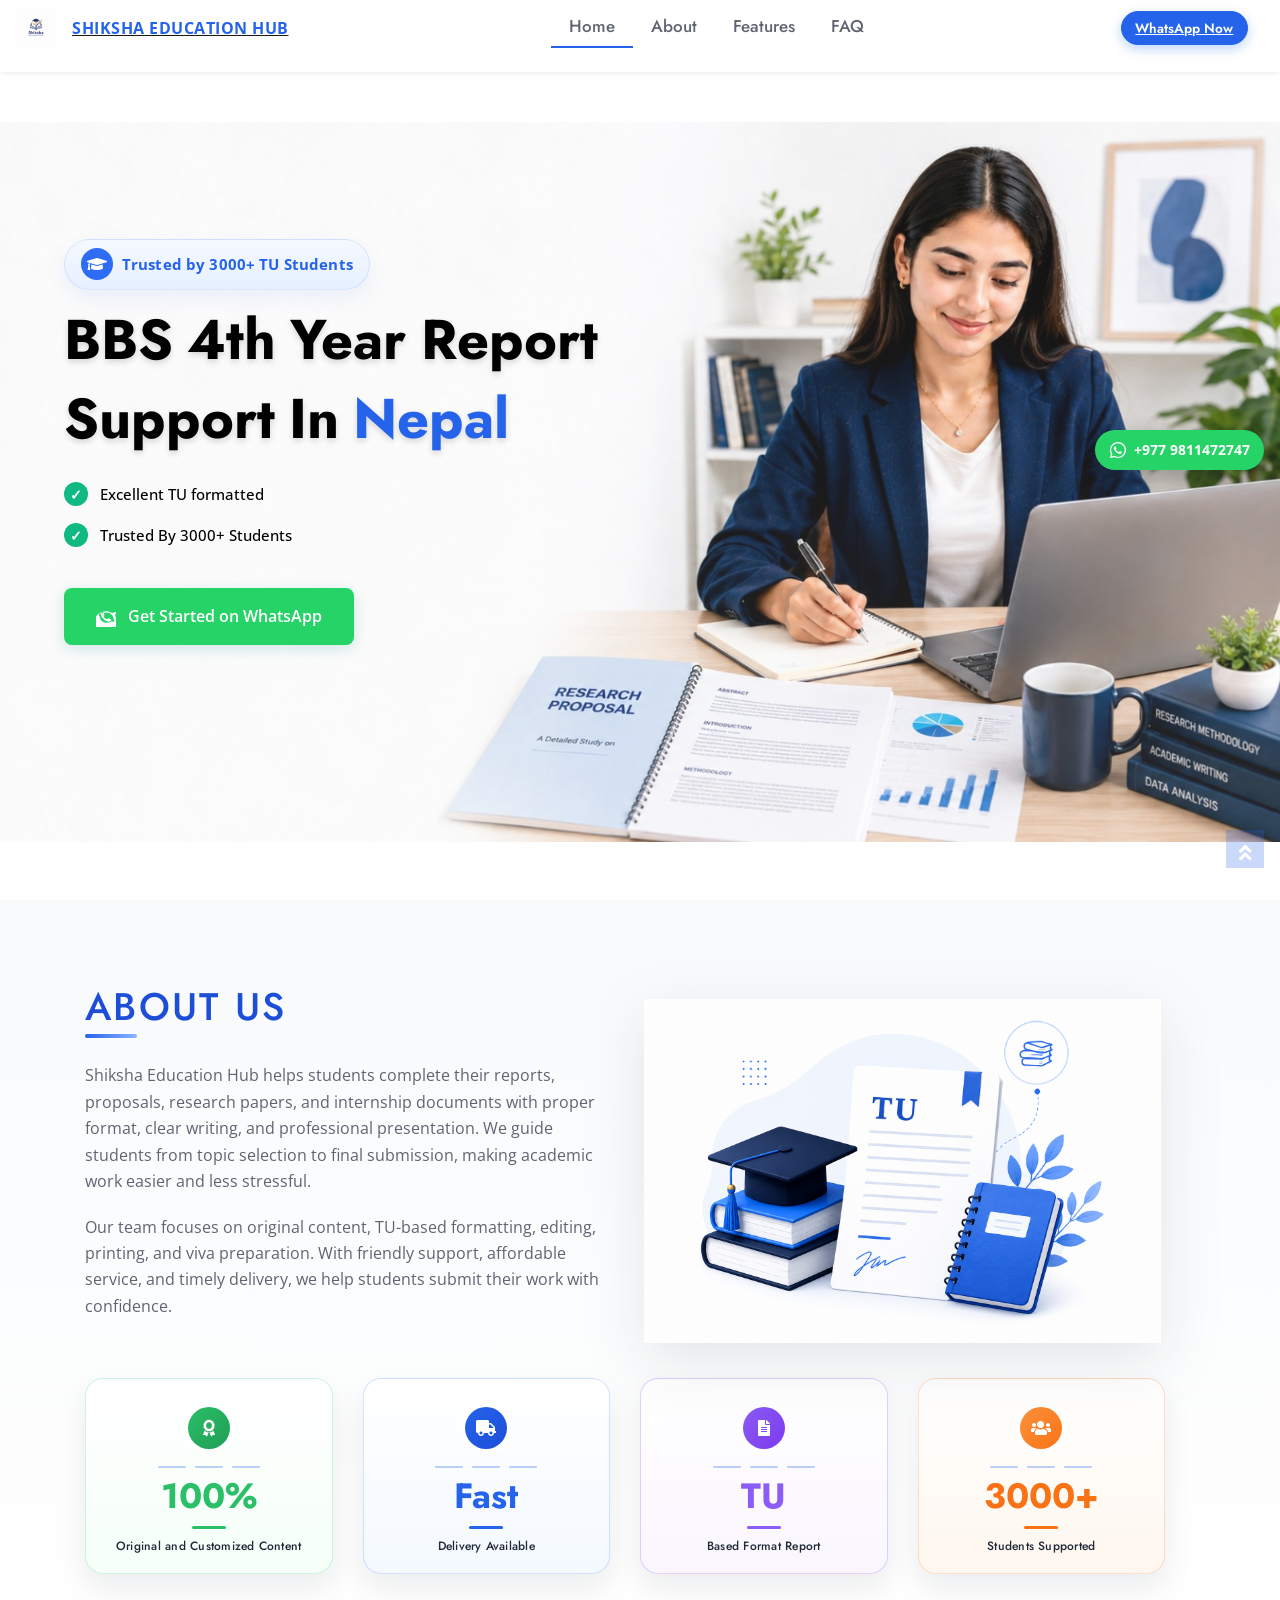
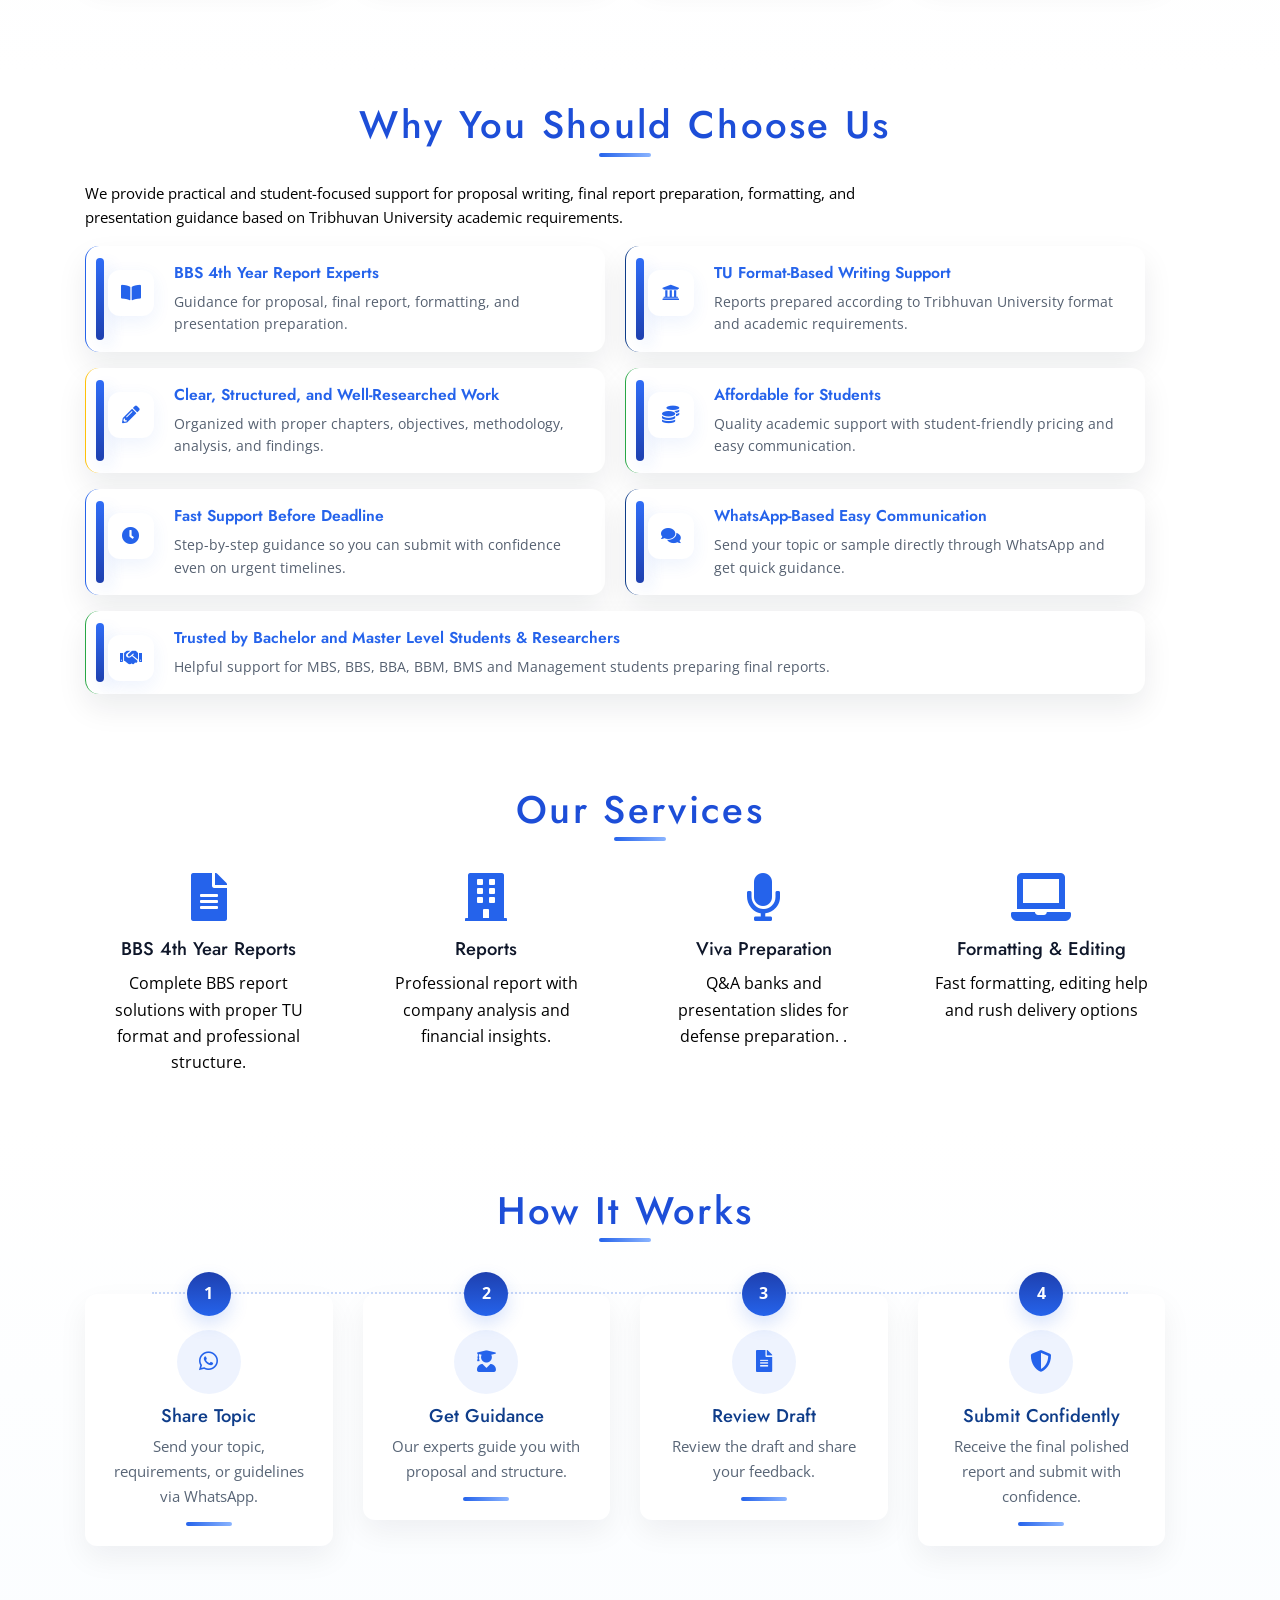
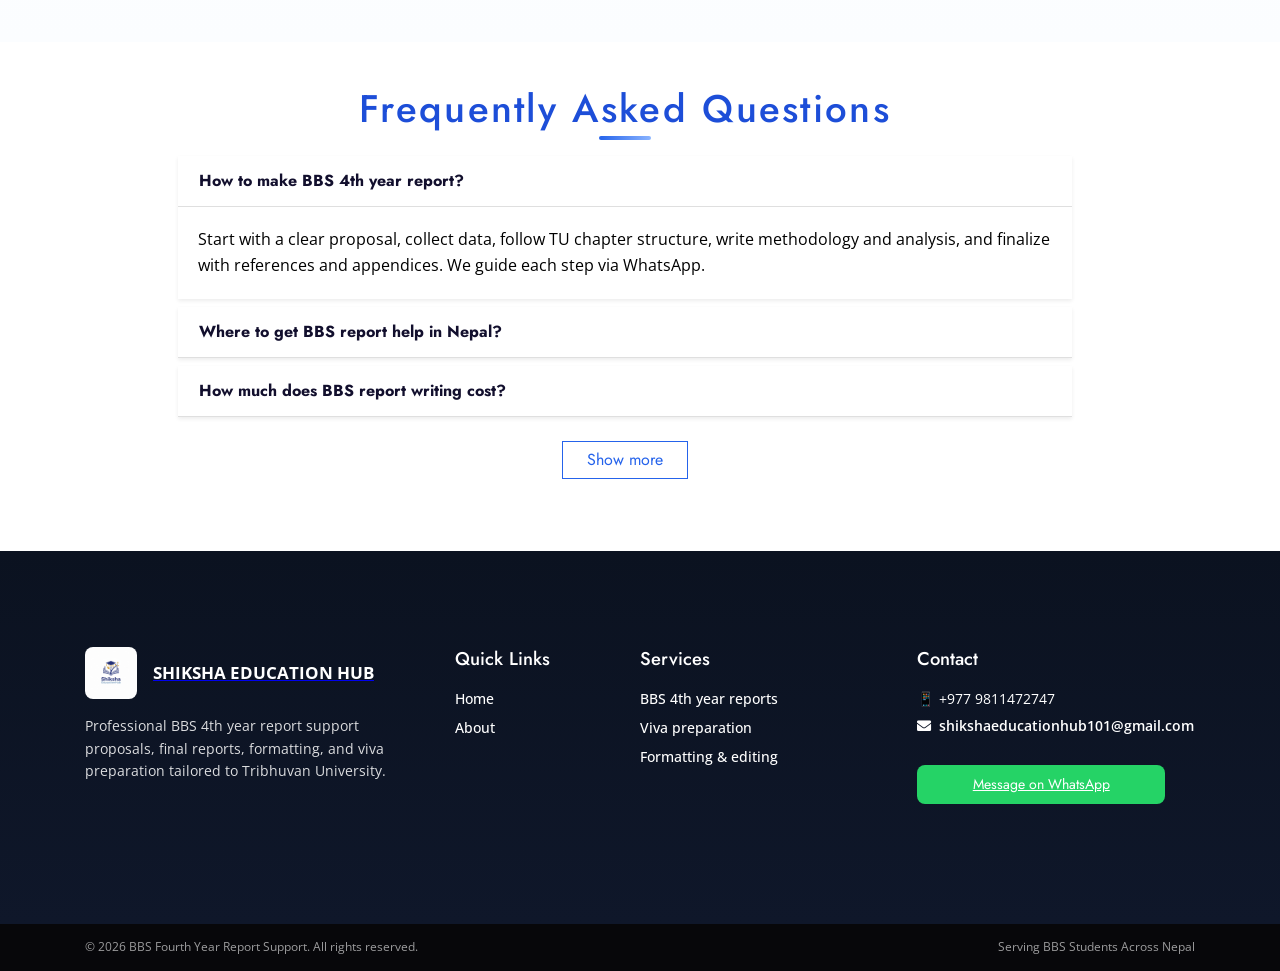
==== index.html @ b08134de "Done all" ====
<!DOCTYPE html>
<html lang="en">
<head>
    <meta charset="utf-8">
    <title>BBS 4th Year Report Support In Nepal | Shiksha Education Hub</title>
    <meta content="width=device-width, initial-scale=1.0" name="viewport">
    <meta content="BBS fourth year report Support in Nepal, BBS report help Nepal, TU BBS report support" name="keywords">
    <meta content="Shiksha Education Hub: TU-format BBS 4th year reports, internship reports, formatting, editing and viva prep. Fast, affordable WhatsApp support across Nepal." name="description">

    <!-- Favicon -->
    <link href="img/favicon.ico" rel="icon">

    <!-- Google Web Fonts -->
    <link rel="preconnect" href="https://fonts.gstatic.com">
    <link href="https://fonts.googleapis.com/css2?family=Jost:wght@500;600;700&family=Open+Sans:wght@400;600&display=swap" rel="stylesheet">

    <!-- Font Awesome -->
    <link rel="stylesheet" href="https://cdnjs.cloudflare.com/ajax/libs/font-awesome/5.15.4/css/all.min.css">

    <!-- Owl Carousel CSS -->
    <link href="https://cdnjs.cloudflare.com/ajax/libs/OwlCarousel2/2.3.4/assets/owl.carousel.min.css" rel="stylesheet">

    <link href="css/style.css" rel="stylesheet">

        <script type="application/ld+json">
        {
            "@context": "https://schema.org",
            "@type": "FAQPage",
            "mainEntity": [
                {"@type":"Question","name":"How to make BBS 4th year report?","acceptedAnswer":{"@type":"Answer","text":"Start with a clear proposal, follow TU formatting, collect primary/secondary data, write each chapter (introduction, literature, methodology, analysis, findings), and finalize with references and appendices. We provide step-by-step guidance."}},
                {"@type":"Question","name":"Where to get BBS report help in Nepal?","acceptedAnswer":{"@type":"Answer","text":"Shiksha Education Hub offers nationwide support for BBS 4th year reports, internship reports, formatting, editing, and viva preparation via WhatsApp and email."}},
                {"@type":"Question","name":"How much does BBS report writing cost?","acceptedAnswer":{"@type":"Answer","text":"Costs vary by scope and urgency; we offer student-friendly pricing and fast options. Contact us on WhatsApp for a tailored quote."}},
                {"@type":"Question","name":"Is internship report compulsory in BBS?","acceptedAnswer":{"@type":"Answer","text":"Most BBS programs require internship/project documentation as part of coursework; check your department rules. We help structure and format internship reports to TU standards."}},
                {"@type":"Question","name":"Can I get urgent BBS report support?","acceptedAnswer":{"@type":"Answer","text":"Yes — we offer rush support for urgent deadlines with fast formatting and review. Message on WhatsApp for immediate assistance."}},
                {"@type":"Question","name":"Do you follow Tribhuvan University (TU) report format?","acceptedAnswer":{"@type":"Answer","text":"Yes. We format reports to match TU guidelines: chapter structure, margins, citations, and presentation rules."}},
                {"@type":"Question","name":"Will the work be original and referenced?","acceptedAnswer":{"@type":"Answer","text":"All reports are written originally with proper referencing. We avoid plagiarism and provide editing and citation support."}},
                {"@type":"Question","name":"Do you provide viva preparation?","acceptedAnswer":{"@type":"Answer","text":"Yes — we prepare Q&A banks, presentation slides, and mock viva guidance tailored to your report."}},
                {"@type":"Question","name":"Which cities do you serve in Nepal?","acceptedAnswer":{"@type":"Answer","text":"We serve students across Nepal including Butwal, Kathmandu, Pokhara, Chitwan, Biratnagar, Nepalgunj, Dharan, and Bhairahawa."}},
                {"@type":"Question","name":"How can I send my topic or sample?","acceptedAnswer":{"@type":"Answer","text":"Send your topic or sample directly via WhatsApp at +9779811472747 for quick guidance and a free initial review."}}
            ]
        }
        </script>
</head>

<body>
    <!-- Side WhatsApp Contact (fixed) -->
    <a href="https://wa.me/9779811472747" class="side-whatsapp" target="_blank" rel="noopener noreferrer" aria-label="Chat on WhatsApp +977 9811472747">
        <i class="fab fa-whatsapp"></i>
        <span class="side-whatsapp-text">+977 9811472747</span>
    </a>
    <!-- Side WhatsApp End -->

    <!-- Navbar Start -->
    <nav class="navbar navbar-expand-lg bg-white navbar-light navbar-modern py-3 py-lg-0 px-lg-5 sticky-top">
        <div class="container-fluid px-0">
            <a href="index.html" class="navbar-brand d-flex align-items-center">
                <img src="img/logo.jpeg" alt="Shiksha Education Hub" class="logo-img" style="height: 48px;"> 
                <span class="ml-3 d-none d-sm-inline-block text-uppercase text-primary font-weight-bold" style="font-size: 1.1rem; letter-spacing: 0.5px;">Shiksha Education Hub</span>
            </a>
            <button type="button" class="navbar-toggler" data-toggle="collapse" data-target="#navbarCollapse">
                <span class="navbar-toggler-icon"></span>
            </button>
            <div class="collapse navbar-collapse justify-content-between px-lg-3" id="navbarCollapse">
                <div class="navbar-nav mx-auto py-0">
                    <a href="#home" class="nav-item nav-link active">Home</a>
                    <a href="#about" class="nav-item nav-link">About</a>
                    <a href="#features" class="nav-item nav-link">Features</a>
                    <a href="#faq" class="nav-item nav-link">FAQ</a>
                </div>
                <a href="https://wa.me/9779811472747" class="btn btn-primary py-2 px-4 d-none d-lg-block btn-modern">WhatsApp Now</a>
            </div>
        </div>
    </nav>
    <!-- Navbar End -->


    <!-- Hero Section Start -->
    <section id="home" class="hero-section">
        <div class="hero-background" style="background-image: url('img/Herosection.jpeg');"></div>
        <div class="hero-overlay"></div>
        <div class="hero-wrapper">
            <div class="hero-content">
               
                
                <div class="hero-trust-badge">
                    <span class="hero-trust-icon" aria-hidden="true">
                        <i class="fas fa-graduation-cap"></i>
                    </span>
                    <span class="hero-trust-text">Trusted by 3000+ TU Students</span>
                </div>

               
                <h1 class="hero-title">BBS 4th Year Report<br>Support In <span class="hero-title-nepal">Nepal</span></h1>
                
                <p class="hero-subtitle">Clear guidance. Clear format. Clear success for your final report.</p>
                
                <!-- Feature Pills -->
                <div class="hero-features-pills">
                    <div class="feature-pill">
                        <span class="pill-icon">✓</span>
                        <span class="pill-text">Excellent TU formatted</span>
                    </div>
                    <div class="feature-pill">
                        <span class="pill-icon">✓</span>
                        <span class="pill-text">Trusted By 3000+ Students</span>
                    </div>
                </div>
                
                <!-- CTA Button -->
                <a href="https://wa.me/9779811472747" class="hero-cta-button">
                    <svg width="20" height="20" viewBox="0 0 24 24" fill="currentColor">
                        <path d="M17.472 14.382c-.297-.149-1.758-.867-2.03-.967-.273-.099-.471-.148-.67.15-.197.297-.767.966-.94 1.164-.173.199-.347.223-.644.075-.297-.15-1.255-.463-2.39-1.475-.883-.788-1.48-1.761-1.653-2.059-.173-.297-.018-.458.13-.606.134-.133.298-.347.446-.52.149-.174.198-.298.298-.497.099-.198.05-.371-.025-.52-.075-.149-.669-1.612-.916-2.207-.242-.579-.487-.5-.67-.51-.173-.008-.371-.01-.57-.01-.198 0-.52.074-.792.372-.272.297-1.04 1.016-1.04 2.479 0 1.462 1.065 2.875 1.213 3.074.149.198 2.096 3.2 5.076 4.487.709.306 1.262.489 1.694.625.712.227 1.36.195 1.871.118.571-.085 1.758-.719 2.006-1.413.248-.694.248-1.289.173-1.413-.074-.124-.272-.198-.57-.347m-5.421-7.403h-.004a9.87 9.87 0 00-4.915 1.23l-.344.214-3.57-.934.951 3.462.231.364a9.865 9.865 0 001.526 4.29c1.466 2.018 4.012 3.41 6.954 3.41 1.933 0 3.774-.562 5.451-1.625l.344-.214 3.57.934-.951-3.462-.231-.364a9.865 9.865 0 00-1.526-4.29c-1.466-2.018-4.012-3.41-6.954-3.41zm0-1.997c2.405 0 4.709.673 6.72 1.945l.48.298 5.032-1.318-1.338 4.88.36.577c1.41 2.255 2.157 4.883 2.157 7.618 0 8.247-6.618 14.97-14.77 14.97-2.405 0-4.709-.673-6.72-1.945l-.48-.298-5.032 1.318 1.338-4.88-.36-.577c-1.41-2.255-2.157-4.883-2.157-7.618 0-8.247 6.618-14.97 14.77-14.97z"/>
                    </svg>
                    Get Started on WhatsApp
                </a>
            </div>
        </div>
    </section>
    <!-- Hero Section End -->


    <!-- About Start -->
    <section id="about" class="container-fluid py-5 about-modern-section">
        <div class="container py-4 py-lg-5 about-modern-shell">
            <div class="row align-items-center about-modern-hero">
                <div class="col-lg-6 mb-4 mb-lg-0 about-modern-copy">
                    <div class="about-section-header mb-4">
                        <h6 class="about-section-title">ABOUT US</h6>
                        <span class="about-section-line"></span>
                    </div>
                    <p>Shiksha Education Hub helps students complete their reports, proposals, research papers, and internship documents with proper format, clear writing, and professional presentation. We guide students from topic selection to final submission, making academic work easier and less stressful.</p>
                    <p>Our team focuses on original content, TU-based formatting, editing, printing, and viva preparation. With friendly support, affordable service, and timely delivery, we help students submit their work with confidence.</p>
                </div>

                <div class="col-lg-6 about-modern-visual-wrap">
                    <div class="about-modern-visual">
                        <img src="img/aboutus.png" alt="About Shiksha Education Hub" class="img-fluid about-modern-illustration">
                    </div>
                </div>
            </div>

            <div class="row about-modern-stats g-3 mt-4">
                <div class="col-12 col-sm-6 col-lg-3 mb-3 mb-lg-0">
                    <div class="about-modern-card stat-green-light text-center h-100">
                        <div class="about-card-icon-wrap">
                            <span class="about-card-icon stat-green"><i class="fas fa-award"></i></span>
                        </div>
                        <div class="about-card-dots"><span></span><span></span><span></span></div>
                        <h1 class="stat-value stat-green-text" data-toggle="counter-up">100%</h1>
                        <div class="about-card-underline stat-green-line"></div>
                        <h6 class="stat-caption">Original and Customized Content</h6>
                    </div>
                </div>
                <div class="col-12 col-sm-6 col-lg-3 mb-3 mb-lg-0">
                    <div class="about-modern-card stat-blue-light text-center h-100">
                        <div class="about-card-icon-wrap">
                            <span class="about-card-icon stat-blue"><i class="fas fa-truck"></i></span>
                        </div>
                        <div class="about-card-dots"><span></span><span></span><span></span></div>
                        <h1 class="stat-value stat-blue-text">Fast</h1>
                        <div class="about-card-underline stat-blue-line"></div>
                        <h6 class="stat-caption">Delivery Available</h6>
                    </div>
                </div>
                <div class="col-12 col-sm-6 col-lg-3 mb-3 mb-lg-0">
                    <div class="about-modern-card stat-purple-light text-center h-100">
                        <div class="about-card-icon-wrap">
                            <span class="about-card-icon stat-purple"><i class="fas fa-file-alt"></i></span>
                        </div>
                        <div class="about-card-dots"><span></span><span></span><span></span></div>
                        <h1 class="stat-value stat-purple-text">TU</h1>
                        <div class="about-card-underline stat-purple-line"></div>
                        <h6 class="stat-caption">Based Format Report</h6>
                    </div>
                </div>
                <div class="col-12 col-sm-6 col-lg-3 mb-3 mb-lg-0">
                    <div class="about-modern-card stat-orange-light text-center h-100">
                        <div class="about-card-icon-wrap">
                            <span class="about-card-icon stat-orange"><i class="fas fa-users"></i></span>
                        </div>
                        <div class="about-card-dots"><span></span><span></span><span></span></div>
                        <h1 class="stat-value stat-orange-text">3000+</h1>
                        <div class="about-card-underline stat-orange-line"></div>
                        <h6 class="stat-caption">Students Supported</h6>
                    </div>
                </div>
            </div>
        </div>
    </section>
    <!-- About End -->


    <!-- Feature Start -->
    <div id="features" class="container-fluid bg-image choose-us-section" style="margin: 24px 0;">
        <div class="container">
            <div class="row">
                <div class="col-lg-12 my-3 pt-3 pb-3">
                    <div class="section-header-style mb-4">
                        <h6 class="section-header-title">Why You Should Choose Us</h6>
                        <span class="section-header-line"></span>
                    </div>
                    <p class="mb-4 choose-us-intro">We provide practical and student-focused support for proposal writing, final report preparation, formatting, and presentation guidance based on Tribhuvan University academic requirements.</p>

                    <div class="row choose-us-grid">
                        <div class="col-md-6 mb-4 choose-us-item">
                            <div class="bg-white p-4 h-100 shadow-sm border-left border-primary choose-card">
                                <div class="choose-card-media"><span class="choose-card-icon"><i class="fas fa-book-open"></i></span></div>
                                <h4 class="text-primary mb-3 choose-card-title-lg">BBS 4th Year Report Experts</h4>
                                <p class="mb-0 choose-card-copy">Guidance for proposal, final report, formatting, and presentation preparation.</p>
                            </div>
                        </div>
                        <div class="col-md-6 mb-4 choose-us-item">
                            <div class="bg-white p-4 h-100 shadow-sm border-left border-secondary choose-card">
                                <div class="choose-card-media"><span class="choose-card-icon"><i class="fas fa-university"></i></span></div>
                                <h4 class="text-primary mb-3">TU Format-Based Writing Support</h4>
                                <p class="mb-0 choose-card-copy">Reports prepared according to Tribhuvan University format and academic requirements.</p>
                            </div>
                        </div>
                        <div class="col-md-6 mb-4 choose-us-item">
                            <div class="bg-white p-4 h-100 shadow-sm border-left border-warning choose-card">
                                <div class="choose-card-media"><span class="choose-card-icon"><i class="fas fa-pencil-alt"></i></span></div>
                                <h4 class="text-primary mb-3">Clear, Structured, and Well-Researched Work</h4>
                                <p class="mb-0 choose-card-copy">Organized with proper chapters, objectives, methodology, analysis, and findings.</p>
                            </div>
                        </div>
                        <div class="col-md-6 mb-4 choose-us-item">
                            <div class="bg-white p-4 h-100 shadow-sm border-left border-success choose-card">
                                <div class="choose-card-media"><span class="choose-card-icon"><i class="fas fa-coins"></i></span></div>
                                <h4 class="text-primary mb-3">Affordable for Students</h4>
                                <p class="mb-0 choose-card-copy">Quality academic support with student-friendly pricing and easy communication.</p>
                            </div>
                        </div>
                        <div class="col-md-6 mb-4 choose-us-item">
                            <div class="bg-white p-4 h-100 shadow-sm border-left border-primary choose-card">
                                <div class="choose-card-media"><span class="choose-card-icon"><i class="fas fa-clock"></i></span></div>
                                <h4 class="text-primary mb-3">Fast Support Before Deadline</h4>
                                <p class="mb-0 choose-card-copy">Step-by-step guidance so you can submit with confidence even on urgent timelines.</p>
                            </div>
                        </div>
                        <div class="col-md-6 mb-4 choose-us-item">
                            <div class="bg-white p-4 h-100 shadow-sm border-left border-secondary choose-card">
                                <div class="choose-card-media"><span class="choose-card-icon"><i class="fas fa-comments"></i></span></div>
                                <h4 class="text-primary mb-3">WhatsApp-Based Easy Communication</h4>
                                <p class="mb-0 choose-card-copy">Send your topic or sample directly through WhatsApp and get quick guidance.</p>
                            </div>
                        </div>
                        <div class="col-12 mb-0 choose-us-item">
                            <div class="bg-white p-4 h-100 shadow-sm border-left border-success choose-card">
                                <div class="choose-card-media"><span class="choose-card-icon"><i class="fas fa-handshake"></i></span></div>
                                <h4  class="text-primary mb-3">Trusted by Bachelor and Master Level Students & Researchers</h4>
                                <p class="mb-0 choose-card-copy">Helpful support for MBS, BBS, BBA, BBM, BMS and Management students preparing final reports.</p>
                            </div>
                        </div>
                    </div>
                </div>
            </div>
        </div>
    </div>
    <!-- Feature Start -->


    <!-- Services Start -->
    <div id="services" class="container-fluid px-0 py-4">
        <div class="row mx-0 justify-content-center pt-3">
            <div class="col-lg-6 text-center">
                <div class="section-header-style mb-3">
                    <h6 class="section-header-title">Our Services</h6>
                    <span class="section-header-line"></span>
                </div>
            </div>
        </div>
        <div class="container">
            <div class="row">
                <div class="col-md-6 col-lg-3 mb-3">
                    <div class="bg-white text-center p-3 h-100 services-card">
                        <i class="fa fa-3x fa-file-alt text-primary mb-3"></i>
                        <h5>BBS 4th Year Reports</h5>
                        <p class="mb-0">Complete BBS report solutions with proper TU format and professional structure.

 </p>
                    </div>
                </div>
                <div class="col-md-6 col-lg-3 mb-3">
                    <div class="bg-white text-center p-3 h-100 services-card">
                        <i class="fa fa-3x fa-building text-primary mb-3"></i>
                        <h5> Reports</h5>
                        <p class="mb-0">Professional report with company analysis and financial insights.</p>
                    </div>
                </div>
                <div class="col-md-6 col-lg-3 mb-3">
                    <div class="bg-white text-center p-3 h-100 services-card">
                        <i class="fa fa-3x fa-microphone text-primary mb-3"></i>
                        <h5>Viva Preparation</h5>
                        <p class="mb-0">Q&A banks and presentation slides for defense preparation.
.</p>
                    </div>
                </div>
                <div class="col-md-6 col-lg-3 mb-3">
                    <div class="bg-white text-center p-3 h-100 services-card">
                        <i class="fa fa-3x fa-laptop text-primary mb-3"></i>
                        <h5>Formatting & Editing</h5>
                        <p class="mb-0">Fast formatting, editing help and rush delivery options

</p>
                    </div>
                </div>
            </div>
        </div>
    </div>
    <!-- Services End -->


   


    
   


    <!-- How It Works Start -->
    <section id="how" class="container-fluid how-it-works-section py-5">
        <div class="container">
            <div class="row justify-content-center">
                <div class="col-lg-8 text-center">
                    <div class="section-header-style mb-3">
                        <h6 class="section-header-title">How It Works</h6>
                        <span class="section-header-line"></span>
                    </div>
                </div>
            </div>

            <div class="how-steps-wrapper">
                <div class="how-connector" aria-hidden="true"></div>
                <div class="row how-steps align-items-stretch">
                    <div class="col-md-6 col-lg-3 mb-4">
                        <div class="how-step-card">
                            <div class="how-step-badge">1</div>
                            <div class="how-step-icon"><i class="fab fa-whatsapp"></i></div>
                            <h5 class="how-step-title">Share Topic</h5>
                            <p class="how-step-desc">Send your topic, requirements, or guidelines via WhatsApp.</p>
                            <div class="how-step-underline"></div>
                        </div>
                    </div>
                    <div class="col-md-6 col-lg-3 mb-4">
                        <div class="how-step-card">
                            <div class="how-step-badge">2</div>
                            <div class="how-step-icon"><i class="fas fa-user-graduate"></i></div>
                            <h5 class="how-step-title">Get Guidance</h5>
                            <p class="how-step-desc">Our experts guide you with proposal and structure.</p>
                            <div class="how-step-underline"></div>
                        </div>
                    </div>
                    <div class="col-md-6 col-lg-3 mb-4">
                        <div class="how-step-card">
                            <div class="how-step-badge">3</div>
                            <div class="how-step-icon"><i class="fas fa-file-alt"></i></div>
                            <h5 class="how-step-title">Review Draft</h5>
                            <p class="how-step-desc">Review the draft and share your feedback.</p>
                            <div class="how-step-underline"></div>
                        </div>
                    </div>
                    <div class="col-md-6 col-lg-3 mb-4">
                        <div class="how-step-card">
                            <div class="how-step-badge">4</div>
                            <div class="how-step-icon"><i class="fas fa-shield-alt"></i></div>
                            <h5 class="how-step-title">Submit Confidently</h5>
                            <p class="how-step-desc">Receive the final polished report and submit with confidence.</p>
                            <div class="how-step-underline"></div>
                        </div>
                    </div>
                </div>
            </div>
        </div>
    </section>
    <!-- How It Works End -->

    <!-- FAQ Start -->
    <div id="faq" class="container-fluid py-4">
        <div class="container py-4">
            <div class="row justify-content-center">
                <div class="col-lg-8">
                    <div class="section-header-style text-center mx-auto mb-3">
                        <h6 class="section-header-title">Frequently Asked Questions</h6>
                        <span class="section-header-line"></span>
                    </div>
                </div>
            </div>
            <div class="row justify-content-center">
                <div class="col-lg-10">
                    <div id="faqAccordion">
                        <!-- FAQ Item 1 -->
                        <div class="card mb-2 border-0 shadow-sm">
                            <div class="card-header bg-white" id="faqHeadingOne">
                                <h3 class="mb-0 h5">
                                    <button class="btn btn-link text-left text-dark font-weight-bold p-0 w-100" data-toggle="collapse" data-target="#faqOne" aria-expanded="true" aria-controls="faqOne">How to make BBS 4th year report?</button>
                                </h3>
                            </div>
                            <div id="faqOne" class="collapse show" aria-labelledby="faqHeadingOne" data-parent="#faqAccordion">
                                <div class="card-body">Start with a clear proposal, collect data, follow TU chapter structure, write methodology and analysis, and finalize with references and appendices. We guide each step via WhatsApp.</div>
                            </div>
                        </div>

                        <!-- FAQ Item 2 -->
                        <div class="card mb-2 border-0 shadow-sm">
                            <div class="card-header bg-white" id="faqHeadingTwo">
                                <h3 class="mb-0 h5">
                                    <button class="btn btn-link text-left text-dark font-weight-bold p-0 w-100 collapsed" data-toggle="collapse" data-target="#faqTwo" aria-expanded="false" aria-controls="faqTwo">Where to get BBS report help in Nepal?</button>
                                </h3>
                            </div>
                            <div id="faqTwo" class="collapse" aria-labelledby="faqHeadingTwo" data-parent="#faqAccordion">
                                <div class="card-body">Shiksha Education Hub offers nationwide support including TU-format reports, internship reports, editing, and viva prep. Contact us via WhatsApp for quick assistance.</div>
                            </div>
                        </div>

                        <!-- FAQ Item 3 -->
                        <div class="card mb-2 border-0 shadow-sm">
                            <div class="card-header bg-white" id="faqHeadingThree">
                                <h3 class="mb-0 h5">
                                    <button class="btn btn-link text-left text-dark font-weight-bold p-0 w-100 collapsed" data-toggle="collapse" data-target="#faqThree" aria-expanded="false" aria-controls="faqThree">How much does BBS report writing cost?</button>
                                </h3>
                            </div>
                            <div id="faqThree" class="collapse" aria-labelledby="faqHeadingThree" data-parent="#faqAccordion">
                                <div class="card-body">Price depends on length, complexity, and urgency. We offer student-friendly packages and rush options—message us on WhatsApp for a customized quote.</div>
                            </div>
                        </div>

                        <div class="text-center my-4">
                            <button type="button" id="faqToggleBtn" class="btn btn-outline-primary px-4 faq-toggle-btn" aria-expanded="false" aria-controls="faqExtraItems">Show more</button>
                        </div>

                        <!-- FAQ Item 4 -->
                        <div class="card mb-2 border-0 shadow-sm faq-extra d-none">
                            <div class="card-header bg-white" id="faqHeadingFour">
                                <h3 class="mb-0 h5">
                                    <button class="btn btn-link text-left text-dark font-weight-bold p-0 w-100 collapsed" data-toggle="collapse" data-target="#faqFour" aria-expanded="false" aria-controls="faqFour">Is internship report compulsory in BBS?</button>
                                </h3>
                            </div>
                            <div id="faqFour" class="collapse" aria-labelledby="faqHeadingFour" data-parent="#faqAccordion">
                                <div class="card-body">Many BBS programs require an internship or project report. Requirements vary by department; we can format and structure your internship report to meet departmental rules.</div>
                            </div>
                        </div>

                        <!-- FAQ Item 5 -->
                        <div class="card mb-2 border-0 shadow-sm faq-extra d-none">
                            <div class="card-header bg-white" id="faqHeadingFive">
                                <h3 class="mb-0 h5">
                                    <button class="btn btn-link text-left text-dark font-weight-bold p-0 w-100 collapsed" data-toggle="collapse" data-target="#faqFive" aria-expanded="false" aria-controls="faqFive">Can I get urgent BBS report support?</button>
                                </h3>
                            </div>
                            <div id="faqFive" class="collapse" aria-labelledby="faqHeadingFive" data-parent="#faqAccordion">
                                <div class="card-body">Yes—our rush service delivers fast formatting and editing with quality checks. Contact via WhatsApp for availability and exact timelines.</div>
                            </div>
                        </div>

                        <!-- FAQ Item 6 -->
                        <div class="card mb-2 border-0 shadow-sm faq-extra d-none">
                            <div class="card-header bg-white" id="faqHeadingSix">
                                <h3 class="mb-0 h5">
                                    <button class="btn btn-link text-left text-dark font-weight-bold p-0 w-100 collapsed" data-toggle="collapse" data-target="#faqSix" aria-expanded="false" aria-controls="faqSix">Do you follow TU (Tribhuvan University) format?</button>
                                </h3>
                            </div>
                            <div id="faqSix" class="collapse" aria-labelledby="faqHeadingSix" data-parent="#faqAccordion">
                                <div class="card-body">Yes. Our formatting matches TU guidelines including chapter order, margin settings, citation style, and table/figure numbering.</div>
                            </div>
                        </div>

                        <!-- FAQ Item 7 -->
                        <div class="card mb-2 border-0 shadow-sm faq-extra d-none">
                            <div class="card-header bg-white" id="faqHeadingSeven">
                                <h3 class="mb-0 h5">
                                    <button class="btn btn-link text-left text-dark font-weight-bold p-0 w-100 collapsed" data-toggle="collapse" data-target="#faqSeven" aria-expanded="false" aria-controls="faqSeven">Will my report be original and referenced?</button>
                                </h3>
                            </div>
                            <div id="faqSeven" class="collapse" aria-labelledby="faqHeadingSeven" data-parent="#faqAccordion">
                                <div class="card-body">Yes—content is original, properly cited, and proofread. We help with citation styles and provide reference lists formatted to academic standards.</div>
                            </div>
                        </div>

                        <!-- FAQ Item 8 -->
                        <div class="card mb-2 border-0 shadow-sm faq-extra d-none">
                            <div class="card-header bg-white" id="faqHeadingEight">
                                <h3 class="mb-0 h5">
                                    <button class="btn btn-link text-left text-dark font-weight-bold p-0 w-100 collapsed" data-toggle="collapse" data-target="#faqEight" aria-expanded="false" aria-controls="faqEight">Do you provide viva preparation?</button>
                                </h3>
                            </div>
                            <div id="faqEight" class="collapse" aria-labelledby="faqHeadingEight" data-parent="#faqAccordion">
                                <div class="card-body">Yes—we create Q&A banks, slides, and mock viva sessions tailored to your report to help you prepare confidently for defense.</div>
                            </div>
                        </div>

                        <!-- FAQ Item 9 -->
                        <div class="card mb-3 border-0 shadow-sm faq-extra d-none">
                            <div class="card-header bg-white" id="faqHeadingNine">
                                <h3 class="mb-0 h5">
                                    <button class="btn btn-link text-left text-dark font-weight-bold p-0 w-100 collapsed" data-toggle="collapse" data-target="#faqNine" aria-expanded="false" aria-controls="faqNine">Which cities in Nepal do you serve?</button>
                                </h3>
                            </div>
                            <div id="faqNine" class="collapse" aria-labelledby="faqHeadingNine" data-parent="#faqAccordion">
                                <div class="card-body">We serve students across Nepal, including Butwal, Kathmandu, Pokhara, Chitwan, Biratnagar, Nepalgunj, Dharan, and Bhairahawa.</div>
                            </div>
                        </div>

                        <!-- FAQ Item 10 -->
                        <div class="card mb-0 border-0 shadow-sm faq-extra d-none" id="faqExtraItems">
                            <div class="card-header bg-white" id="faqHeadingTen">
                                <h3 class="mb-0 h5">
                                    <button class="btn btn-link text-left text-dark font-weight-bold p-0 w-100 collapsed" data-toggle="collapse" data-target="#faqTen" aria-expanded="false" aria-controls="faqTen">How do I send my topic or sample?</button>
                                </h3>
                            </div>
                            <div id="faqTen" class="collapse" aria-labelledby="faqHeadingTen" data-parent="#faqAccordion">
                                <div class="card-body">Send your topic or a sample file directly via WhatsApp at +9779811472747 for a free initial review and quick guidance.</div>
                            </div>
                        </div>
                    </div>
                </div>
            </div>
        </div>
    </div>
    <!-- FAQ End -->


  


        <!-- Footer Start -->
        <footer class="site-footer">
            <div class="footer-top bg-dark text-white-90">
                <div class="container py-5">
                    <div class="row">
                        <div class="col-lg-4 col-md-6 mb-4">
                            <a href="index.html" class="d-flex align-items-center footer-brand mb-3">
                                <img src="img/logo.jpeg" alt="Shiksha Education Hub" class="footer-logo">
                                <span class="ml-3 text-uppercase font-weight-bold">Shiksha Education Hub</span>
                            </a>
                            <p class="mb-2">Professional BBS 4th year report support  proposals, final reports, formatting, and viva preparation tailored to Tribhuvan University.</p>
                            
                        </div>

                        <div class="col-lg-2 col-md-6 mb-4">
                            <h5 class="text-white mb-3">Quick Links</h5>
                            <ul class="list-unstyled footer-links">
                                <li><a href="index.html">Home</a></li>
                                <li><a href="#About">About</a></li>
                              
                            </ul>
                        </div>

                        <div class="col-lg-3 col-md-6 mb-4">
                            <h5 class="text-white mb-3">Services</h5>
                            <ul class="list-unstyled footer-links">
                                <li>BBS 4th year reports</li>
                                
                                <li>Viva preparation</li>
                                <li>Formatting & editing</li>
                            </ul>
                        </div>

                        <div class="col-lg-3 col-md-6 mb-4">
                            <h5 class="text-white mb-3">Contact</h5>
                            <p class="mb-1">📱 <a href="https://wa.me/9779811472747" class="whatsapp-link">+977 9811472747</a></p>
                            <p class="mb-1"><a href="https://mail.google.com/mail/?view=cm&fs=1&to=shikshaeducationhub101@gmail.com" target="_blank" rel="noopener noreferrer" class="email-link" style="color: #ffffff; font-weight: 600; text-decoration: none; display: inline-flex; align-items: center; gap: .5rem;"><i class="fas fa-envelope"></i> shikshaeducationhub101@gmail.com</a></p>
                            <a href="https://wa.me/9779811472747" class="btn whatsapp-btn mt-2">Message on WhatsApp</a>
                        </div>
                    </div>
                </div>
            </div>

            <div class="footer-bottom bg-black text-white-60 py-3">
                <div class="container d-flex flex-column flex-md-row justify-content-between align-items-center">
                    <small>© 2026 BBS Fourth Year Report Support. All rights reserved.</small>
                    <small class="mt-2 mt-md-0">Serving BBS Students Across Nepal</small>
                </div>
            </div>
        </footer>
        <!-- Footer End -->


    <!-- Back to Top -->
    <a href="#" class="btn btn-lg btn-primary rounded-0 btn-lg-square back-to-top"><i class="fa fa-angle-double-up"></i></a>


    <!-- JavaScript Libraries -->
    <script src="https://code.jquery.com/jquery-3.4.1.min.js"></script>
    <script src="https://stackpath.bootstrapcdn.com/bootstrap/4.4.1/js/bootstrap.bundle.min.js"></script>
    <script src="lib/easing/easing.min.js"></script>
    <script src="lib/waypoints/waypoints.min.js"></script>
    <script src="lib/counterup/counterup.min.js"></script>
    <script src="lib/owlcarousel/owl.carousel.min.js"></script>

    <!-- Template Javascript -->
    <script src="js/main.js"></script>
</body>

</html>
---- css/style.css ----
﻿
:root {
  --blue: #007bff;
  --indigo: #6610f2;
  --purple: #6f42c1;
  --pink: #e83e8c;
  --red: #dc3545;
  --orange: #fd7e14;
  --yellow: #ffc107;
  --green: #28a745;
  --teal: #20c997;
  --cyan: #17a2b8;
  --white: #fff;
  --gray: #6c757d;
  --gray-dark: #343a40;
  --primary: #2563eb;
  --secondary: #0f3d8a;
  --success: #28a745;
  --info: #17a2b8;
  --warning: #ffc107;
  --danger: #dc3545;
  --light: #ECF4FF;
  --dark: #120F2D;
  --breakpoint-xs: 0;
  --breakpoint-sm: 576px;
  --breakpoint-md: 768px;
  --breakpoint-lg: 992px;
  --breakpoint-xl: 1200px;
  --font-family-sans-serif: -apple-system, BlinkMacSystemFont, "Segoe UI", Roboto, "Helvetica Neue", Arial, "Noto Sans", sans-serif, "Apple Color Emoji", "Segoe UI Emoji", "Segoe UI Symbol", "Noto Color Emoji";
  --font-family-monospace: SFMono-Regular, Menlo, Monaco, Consolas, "Liberation Mono", "Courier New", monospace;
  --ink: #0f172a;
  --accent: #1d4ed8;
  --accent-2: #0b2f6b;
  --accent-soft: rgba(37, 99, 235, 0.12);
}

*,
*::before,
*::after {
  box-sizing: border-box;
}

html {
  font-family: sans-serif;
  line-height: 1.15;
  -webkit-text-size-adjust: 100%;
  -webkit-tap-highlight-color: rgba(0, 0, 0, 0);
  scroll-behavior: smooth;
  scroll-padding-top: 92px;
}

article, aside, figcaption, figure, footer, header, hgroup, main, nav, section {
  display: block;
}

body {
  margin: 0;
  font-family: "Open Sans", sans-serif;
  font-size: 1rem;
  font-weight: 400;
  line-height: 1.6;
  color: #000000;
  text-align: left;
  background:
    radial-gradient(circle at top left, rgba(37, 99, 235, 0.08), transparent 28%),
    radial-gradient(circle at top right, rgba(15, 61, 138, 0.08), transparent 24%),
    linear-gradient(180deg, #ffffff 0%, var(--paper) 100%);
  overflow-x: hidden;
}

/* Page and scroll-snap settings */
:root {
  --nav-height: 56px;
}

html {
  scroll-behavior: smooth;
  scroll-padding-top: var(--nav-height);
}

body {
  scroll-snap-type: y mandatory;
}

/* Make main sections snap into view with smooth transitions */
section, .container-fluid, .section, .hero-section {
  scroll-snap-align: start;
  scroll-snap-stop: always;
  transition: opacity 0.6s ease-in-out, transform 0.6s ease-in-out;
}



.hero-section {
  position: relative;
  height: auto;
  display: flex;
  align-items: center;
  justify-content: center;
  overflow: hidden;
  /* ensure hero content starts below the fixed navbar */
  padding: calc(var(--nav-height) + 1rem) 0 2.5rem;
  background-color: #ffffff;
}

.hero-background {
  position: absolute;
  /* start the background below the fixed navbar so the subject's head isn't hidden */
  top: calc(var(--nav-height) + 8px);
  left: 0;
  right: 0;
  bottom: 0;
  background-size: contain;
  /* center vertically and keep it toward the right so the figure is visible */
  background-position: right center;
  background-repeat: no-repeat;
  background-color: #ffffff;
  z-index: 0;
}

.hero-overlay {
  position: absolute;
  top: 0;
  left: 0;
  right: 0;
  bottom: 0;
  background: linear-gradient(180deg, rgba(255,255,255,0.05), rgba(255,255,255,0.15));
  z-index: 1;
}

/* Force navbar to top layer to avoid being covered by hero background */
nav.navbar.navbar-modern {
  position: fixed;
  top: 0;
  left: 0;
  right: 0;
  z-index: 1200;
  background: rgba(255,255,255,0.95);
  padding-top: 0;
  padding-bottom: 0;
}

a.navbar-brand .logo-img {
  height: 28px;
}

a.navbar-brand span {
  font-size: 0.95rem;
}

.hero-wrapper {
  position: relative;
  z-index: 2;
  width: 100%;
  height: 100%;
  display: flex;
  align-items: center;
}

.hero-white-card {
  background: white;
  border-radius: 1rem;
  padding: 4rem;
  max-width: 550px;
  margin-left: 3rem;
  box-shadow: 0 20px 40px rgba(0, 0, 0, 0.1);
  animation: fadeInUp 0.8s ease 0.2s backwards;
}

.hero-content {
  display: flex;
  flex-direction: column;
  position: relative;
  z-index: 3;
  color: inherit;
}

.hero-trust-badge {
  display: inline-flex;
  align-items: center;
  gap: 0.55rem;
  align-self: flex-start;
  margin-bottom: 1rem;
  padding: 0.55rem 1rem;
  border-radius: 999px;
  background: linear-gradient(180deg, #f5f9ff 0%, #e6f0ff 100%);
  border: 1px solid rgba(37, 99, 235, 0.12);
  box-shadow: 0 8px 20px rgba(37, 99, 235, 0.08);
}

.hero-trust-icon {
  display: inline-flex;
  align-items: center;
  justify-content: center;
  width: 32px;
  height: 32px;
  border-radius: 50%;
  background: #2f6cf6;
  color: #ffffff;
  font-size: 1rem;
  flex-shrink: 0;
}

.hero-trust-text {
  color: #2563eb;
  font-size: 0.92rem;
  font-weight: 700;
  letter-spacing: 0.01em;
  white-space: nowrap;
}

.hero-badge {
  display: inline-block;
  background: rgba(37, 99, 235, 0.1);
  color: #2563eb;
    align-self: flex-start;
  font-weight: 700;
  letter-spacing: 0.1em;
  padding: 0.5rem 1rem;
  border-radius: 0.375rem;
  text-transform: uppercase;
  margin-bottom: 1.5rem;
  align-self: flex-start;
}

/* Topbar contact phone styling: pure white and visible */
header.topbar .contact-phone,
header.topbar .contact-phone:link,
header.topbar .contact-phone:visited {
  color: #ffffff;
  font-weight: 700;
  font-size: 1rem;
  display: inline-block;
  text-decoration: none;
}

header.topbar .contact-phone:hover,
header.topbar .contact-phone:focus {
  color: #ffffff;
  text-decoration: none;
}

header.topbar .contact-phone .fa {
  color: #ffffff;
  margin-right: 0.4rem;
}

@media (min-width: 992px) {
  header.topbar .d-inline-flex.justify-content-lg-end {
    justify-content: flex-end;
  }
}

/* Fixed side WhatsApp contact button */
.side-whatsapp {
  position: fixed;
  right: 16px;
  top: 50%;
  transform: translateY(-50%);
  background: #25D366; /* WhatsApp brand green */
  color: #ffffff;
  padding: 0.55rem 0.9rem;
  border-radius: 999px;
  box-shadow: 0 8px 20px rgba(15, 23, 42, 0.18);
  z-index: 2200;
  display: inline-flex;
  align-items: center;
  gap: 0.5rem;
  font-weight: 700;
  text-decoration: none;
  transition: all 0.18s ease;
}

.side-whatsapp .fa-whatsapp {
  font-size: 1.15rem;
}

.side-whatsapp-text {
  font-size: 0.85rem;
  white-space: nowrap;
}

.side-whatsapp:hover,
.side-whatsapp:focus {
  transform: translateY(-50%) scale(1.05);
  text-decoration: none;
  color: #ffffff;
  background: #128C7E; /* darker WhatsApp green on hover */
  box-shadow: 0 12px 28px rgba(15, 23, 42, 0.25);
}

@media (max-width: 767px) {
  .side-whatsapp {
    display: inline-flex !important;
    top: auto;
    bottom: 12px;
    right: 12px;
    transform: none;
    padding: 0.45rem 0.75rem;
    max-width: calc(100vw - 24px);
  }
}

/* Fixed side WhatsApp contact button */
.side-whatsapp {
  position: fixed;
  right: 16px;
  top: 50%;
  transform: translateY(-50%);
  background: #25D366;
  color: #ffffff;
  padding: 0.55rem 0.9rem;
  border-radius: 999px;
  box-shadow: 0 8px 20px rgba(15,23,42,0.18);
  z-index: 2200;
  display: inline-flex;
  align-items: center;
  gap: 0.5rem;
  font-weight: 700;
  text-decoration: none;
}

.side-whatsapp .fa-whatsapp {
  font-size: 1.15rem;
}

.side-whatsapp:hover,
.side-whatsapp:focus {
  transform: translateY(-50%) scale(1.02);
  text-decoration: none;
  background: #128C7E;
}

@media (max-width: 767px) {
  .side-whatsapp {
    display: inline-flex !important;
    top: auto;
    bottom: 12px;
    right: 12px;
    transform: none;
    padding: 0.45rem 0.75rem;
    max-width: calc(100vw - 24px);
  }
}

.hero-title {
  font-family: 'Jost', sans-serif;
  font-size: clamp(1.75rem, 4vw, 2.75rem);
  font-weight: 700;
  line-height: 1.2;
  color: #000000;
  margin-bottom: 0.8rem;
  text-shadow: none;
  white-space: normal;
  word-spacing: -0.05em;
}

.hero-title-nepal {
  color: #2563eb;
}

@media (min-width: 768px) {
  .hero-title {
    white-space: nowrap;
  }
}

.hero-subtitle {
  font-size: 1rem;
  line-height: 1.6;
  color: #000000;
  margin-bottom: 1.25rem;
  display :none;
}

.hero-features-pills {
  display: flex;
  flex-direction: column;
  gap: 1rem;
  margin-bottom: 2.5rem;
}

.feature-pill {
  display: flex;
  align-items: center;
  gap: 0.75rem;
  font-size: 0.95rem;
  color: #000000;
  font-weight: 500;
}

.pill-icon {
  display: inline-flex;
  align-items: center;
  justify-content: center;
  width: 24px;
  height: 24px;
  background: #10b981;
  color: white;
  border-radius: 50%;
  font-size: 0.875rem;
  font-weight: bold;
  flex-shrink: 0;
}

.pill-text {
  margin: 0;
}

.hero-cta-button {
  display: inline-flex;
  align-items: center;
  gap: 0.75rem;
  background: #25D366; /* WhatsApp green */
  color: white;
  padding: 1rem 2rem;
  border-radius: 0.5rem;
  font-weight: 600;
  font-size: 1rem;
  text-decoration: none;
  transition: all 0.18s ease;
  box-shadow: 0 4px 15px rgba(18, 140, 126, 0.18);
  width: fit-content;
  border: none;
  cursor: pointer;
}

.hero-cta-button:hover {
  transform: translateY(-2px);
  box-shadow: 0 6px 20px rgba(18, 140, 126, 0.22);
  background: #128C7E; /* darker on hover */
  color: #ffffff;
  text-decoration: none;
  text-shadow: 0 2px 6px rgba(0,0,0,0.12);
}

.hero-cta-button svg {
  width: 20px;
  height: 20px;
}


@keyframes fadeInUp {
  from {
    opacity: 0;
    transform: translateY(2rem);
  }
  to {
    opacity: 1;
    transform: translateY(0);
  }
}

/* Mobile Responsive */
@media (max-width: 768px) {
  .hero-section {
    min-height: 0 !important;
    height: auto !important;
    /* remove all spacing to eliminate blank area on mobile */
    padding: calc(var(--nav-height) + 0.75rem) 0 0 !important;
    display: flex !important;
    flex-direction: column !important;
    align-items: stretch !important;
    justify-content: flex-start !important;
  }

  /* Show scaled hero background on small screens and add overlay for readability */
  .hero-background {
    display: block;
    background-size: cover !important;
    background-position: center center !important;
    background-repeat: no-repeat !important;
    background-attachment: scroll !important;
    height: 260px; /* mobile-friendly height */
    top: calc(var(--nav-height) + 0px);
  }

  .hero-overlay {
    display: block !important;
    position: absolute !important;
    top: 0;
    left: 0;
    right: 0;
    bottom: 0;
    background: linear-gradient(180deg, rgba(0,0,0,0.32), rgba(0,0,0,0.32));
    z-index: 1;
  }

  .hero-content {
    max-width: 100%;
    padding: 0.2rem !important;
   
    text-align: left !important;
    align-self: flex-start !important;
    color: #ffffff !important;
    position: relative !important;
    z-index: 10 !important;
    padding-top: 0 !important;
    margin-top:50px;
  }

  .hero-trust-badge {
    align-self: center;
    margin-bottom: 0 !important;
    margin-top: 80px;
  }

  .hero-mobile-img {
    display: block;
    width: 100%;
    height: auto;
    object-fit: cover;
    border-radius: 0;
    margin: 0 !important;
    padding: 0 !important;
  }

  .hero-title {
    font-size: clamp(1.25rem, 5vw, 1.9rem);
    line-height: 1.1;
    margin-bottom: 0 !important;
    margin-top: 0.25rem !important;
  }

  .hero-subtitle {
    font-size: 0.95rem;
    margin-bottom: 0 !important;
    margin-top: 0 !important;
  }

  .hero-wrapper {
    display: flex !important;
    flex-direction: column !important;
    width: 100% !important;
    height: auto !important;
    min-height: 0 !important;
    padding: 0 !important;
    margin: 0 !important;
    position: relative !important;
    z-index: 10 !important;
    align-items: stretch !important;
  }

  .hero-cta-button {
    width: 100%;
    padding-left: 0.5rem !important;
    padding-right: 0.5rem !important;
    margin: 0 !important;
  }
}

[tabindex="-1"]:focus:not(:focus-visible) {
  outline: 0;
}

hr {
  box-sizing: content-box;
  height: 0;
  overflow: visible;
}

h1, h2, h3, h4, h5, h6 {
  margin-top: 0;
  margin-bottom: 0.5rem;
}

p {
  margin-top: 0;
  margin-bottom: 1rem;
}

/* Normal paragraph and small text should be clear and black for readability */
p,
li,
dd,
small,
.lead,
.choose-us-intro,
section,
.container,
.container-fluid {
  color: #000000;
}

p {
  color: #000000;
  line-height: 1.65;
  font-weight: 400;
}

/* Ensure about section text is pure black */
#about,
#about p,
#about li,
#about h6,
.about-modern-section p,
.about-modern-section li,
.choose-us-section p,
.choose-us-section li,
#services p,
#services li,
#faq p,
#faq li {
  color: #000000;
}

/* Ensure all headings and text throughout site are black */
h1, h2, h3, h4, h5, h6,
.h1, .h2, .h3, .h4, .h5, .h6 {
  color: #000000;
}

/* Ensure the left border on choose cards is consistent without using inline !important */
.choose-card {
  border-left-width: 4px;
}

abbr[title],
abbr[data-original-title] {
  text-decoration: underline;
  text-decoration: underline dotted;
  cursor: help;
  border-bottom: 0;
  text-decoration-skip-ink: none;
}

address {
  margin-bottom: 1rem;
  font-style: normal;
  line-height: inherit;
}

ol,
ul,
dl {
  margin-top: 0;
  margin-bottom: 1rem;
}

ol ol,
ul ul,
ol ul,
ul ol {
  margin-bottom: 0;
}

#services,
#faq {
  padding-top: 1.5rem;
  padding-bottom: 1.5rem;
}

dt {
  font-weight: 700;
}

dd {
  margin-bottom: .5rem;
  margin-left: 0;
}

a, blockquote {
  margin: 0 0 1rem;
}

b, strong {
  color: #2563eb;
  text-decoration: none;
  background-color: transparent;
}

.hero-content {
  max-width: 550px;
  padding: 3rem;
  margin-left: 3rem;
  animation: fadeInUp 0.8s ease 0.2s backwards;
}
a:hover {
  color: #0f3d8a;
  text-decoration: underline;
}

.hero-badge {
  background: rgba(37, 99, 235, 0.15);
  text-shadow: 0 2px 4px rgba(0, 0, 0, 0.1);
}
a:not([href]):not([class]) {
  color: inherit;
  text-decoration: none;
}

.hero-title {
  text-shadow: 0 3px 6px rgba(0, 0, 0, 0.15);
}
a:not([href]):not([class]):hover {
  color: inherit;
  text-decoration: none;
}

.hero-subtitle {
  text-shadow: 0 2px 4px rgba(0, 0, 0, 0.1);
}
pre,
code,
kbd,
samp {
  font-family: SFMono-Regular, Menlo, Monaco, Consolas, "Liberation Mono", "Courier New", monospace;
  font-size: 1em;
}
  
  .hero-content {
    padding: 2rem;
    margin-left: 0;
    margin: 0 1rem;
  }
pre {
  margin-top: 0;
  margin-bottom: 1rem;
  overflow: auto;
  -ms-overflow-style: scrollbar;
}

figure {
  margin: 0 0 1rem;
}

img {
  vertical-align: middle;
  border-style: none;
}

svg {
  overflow: hidden;
  vertical-align: middle;
}

table {
  border-collapse: collapse;
}

caption {
  padding-top: 0.75rem;
  padding-bottom: 0.75rem;
  color: #6c757d;
  text-align: left;
  caption-side: bottom;
}

th {
  text-align: inherit;
  text-align: -webkit-match-parent;
}

label {
  display: inline-block;
  margin-bottom: 0.5rem;
}

button {
  border-radius: 0;
}

button:focus {
  outline: 1px dotted;
  outline: 5px auto -webkit-focus-ring-color;
}

input,
button,
select,
optgroup,
textarea {
  margin: 0;
  font-family: inherit;
  font-size: inherit;
  line-height: inherit;
}

button,
input {
  overflow: visible;
}

button,
select {
  text-transform: none;
}

[role="button"] {
  cursor: pointer;
}

select {
  word-wrap: normal;
}

button,
[type="button"],
[type="reset"],
[type="submit"] {
  appearance: button;
  -webkit-appearance: button;
}

button:not(:disabled),
[type="button"]:not(:disabled),
[type="reset"]:not(:disabled),
[type="submit"]:not(:disabled) {
  cursor: pointer;
}

button::-moz-focus-inner,
[type="button"]::-moz-focus-inner,
[type="reset"]::-moz-focus-inner,
[type="submit"]::-moz-focus-inner {
  padding: 0;
  border-style: none;
}

input[type="radio"],
input[type="checkbox"] {
  box-sizing: border-box;
  padding: 0;
}

textarea {
  overflow: auto;
  resize: vertical;
}

fieldset {
  min-width: 0;
  padding: 0;
  margin: 0;
  border: 0;
}

legend {
  display: block;
  width: 100%;
  max-width: 100%;
  padding: 0;
  margin-bottom: .5rem;
  font-size: 1.5rem;
  line-height: inherit;
  color: inherit;
  white-space: normal;
}

@media (max-width: 1200px) {
  legend {
    font-size: calc(1.275rem + 0.3vw) ;
  }
}

progress {
  vertical-align: baseline;
}

[type="number"]::-webkit-inner-spin-button,
[type="number"]::-webkit-outer-spin-button {
  height: auto;
}

[type="search"] {
  outline-offset: -2px;
  appearance: none;
  -webkit-appearance: none;
}

[type="search"]::-webkit-search-decoration {
  -webkit-appearance: none;
}

::-webkit-file-upload-button {
  font: inherit;
  -webkit-appearance: button;
}

output {
  display: inline-block;
}

summary {
  display: list-item;
  cursor: pointer;
}

template {
  display: none;
}

[hidden] {
  display: none;
}

h1, h2, h3, h4, h5, h6,
.h1, .h2, .h3, .h4, .h5, .h6 {
  margin-bottom: 0.5rem;
  font-family: "Jost", sans-serif;
  font-weight: 500;
  line-height: 1.2;
  color: var(--ink);
}

h1, .h1 {
  font-size: 2.5rem;
}

@media (max-width: 1200px) {
  h1, .h1 {
    font-size: calc(1.375rem + 1.5vw) ;
  }
}

h2, .h2 {
  font-size: 2rem;
}

@media (max-width: 1200px) {
  h2, .h2 {
    font-size: calc(1.325rem + 0.9vw) ;
  }
}

h3, .h3 {
  font-size: 1.75rem;
}

@media (max-width: 1200px) {
  h3, .h3 {
    font-size: calc(1.3rem + 0.6vw) ;
  }
}

h4, .h4 {
  font-size: 1.5rem;
}

@media (max-width: 1200px) {
  h4, .h4 {
    font-size: calc(1.275rem + 0.3vw) ;
  }
}

h5, .h5 {
  font-size: 1.25rem;
}

h6, .h6 {
  font-size: 1rem;
}

.lead {
  font-size: 1.25rem;
  font-weight: 300;
}

.display-1 {
  font-size: 6rem;
  font-weight: 300;
  line-height: 1.2;
}

@media (max-width: 1200px) {
  .display-1 {
    font-size: calc(1.725rem + 5.7vw) ;
  }
}

.display-2 {
  font-size: 5.5rem;
  font-weight: 300;
  line-height: 1.2;
}

@media (max-width: 1200px) {
  .display-2 {
    font-size: calc(1.675rem + 5.1vw) ;
  }
}

.display-3 {
  font-size: 4.5rem;
  font-weight: 300;
  line-height: 1.2;
}

@media (max-width: 1200px) {
  .display-3 {
    font-size: calc(1.575rem + 3.9vw) ;
  }
}

.display-4 {
  font-size: 3.5rem;
  font-weight: 300;
  line-height: 1.2;
}

@media (max-width: 1200px) {
  .display-4 {
    font-size: calc(1.475rem + 2.7vw) ;
  }
}

hr {
  margin-top: 1rem;
  margin-bottom: 1rem;
  border: 0;
  border-top: 1px solid rgba(0, 0, 0, 0.1);
}

small,
.small {
  font-size: 80%;
  font-weight: 400;
}

mark,
.mark {
  padding: 0.2em;
  background-color: #fcf8e3;
}

.list-unstyled {
  padding-left: 0;
  list-style: none;
}

.list-inline {
  padding-left: 0;
  list-style: none;
}

.list-inline-item {
  display: inline-block;
}

.list-inline-item:not(:last-child) {
  margin-right: 0.5rem;
}

.initialism {
  font-size: 90%;
  text-transform: uppercase;
}

.blockquote {
  margin-bottom: 1rem;
  font-size: 1.25rem;
}

.blockquote-footer {
  display: block;
  font-size: 80%;
  color: #6c757d;
}

.blockquote-footer::before {
  content: "\2014\00A0";
}

.img-fluid {
  max-width: 100%;
  height: auto;
}

.img-thumbnail {
  padding: 0.25rem;
  background-color: #FFFFFF;
  border: 1px solid #dee2e6;
  border-radius: 0;
  max-width: 100%;
  height: auto;
}

.nav.navbar, nav.navbar, nav.navbar.navbar-modern {
  position: sticky;
  top: 0;
  left: 0;
  right: 0;
  z-index: 2000;
  background: rgba(255,255,255,0.95);
  padding-top: 0;
  padding-bottom: 0;
}

.figure {
  display: inline-block;
}

.figure-img {
  margin-bottom: 0.5rem;
  line-height: 1;
}

.figure-caption {
  font-size: 90%;
  color: #6c757d;
}

code {
  font-size: 87.5%;
  color: #e83e8c;
  word-wrap: break-word;
}

a > code {
  color: inherit;
}

kbd {
  padding: 0.2rem 0.4rem;
  font-size: 87.5%;
  color: #fff;
  background-color: #212529;
  border-radius: 0.2rem;
}

/* Aggressive mobile shrink for very small screens */
@media (max-width: 480px) {
  nav.navbar.navbar-modern {
    padding: 0.25rem 0;
  }

  a.navbar-brand .logo-img {
    height: 38px;
  }

  .hero-section {
    padding: calc(var(--nav-height) + 0.5rem) 0 0 !important;
    min-height: auto;
    height: auto !important;
    display: block !important;
  }

  .hero-content {
    padding: 0.2rem !important;
    margin: 0 !important;
    margin-top: 0.25rem !important;
    max-width: 70%;
    color: #000000 !important;
    position: relative !important;
    z-index: 10 !important;
  }

  .hero-wrapper {
    display: block !important;
    width: 100% !important;
    height: auto !important;
    padding: 0 !important;
    margin: 0 !important;
  }
  

  section.hero-section .hero-white-card {
    padding: 0 !important;
    margin-left: 0 !important;
    margin-bottom: 0 !important;
    margin-top: 0 !important;
    max-width: 100%;
    box-shadow: none;
  }

  section.hero-section .hero-title {
    margin-bottom: 0 !important;
    margin-top: 0 !important;
    font-size: clamp(1.35rem, 6vw, 1.6rem);
    line-height: 1.05;
    color: #000000 !important;
    white-space: normal !important;
    max-width: 100%;
    word-break: normal;
  }

  section.hero-section .hero-subtitle {
    margin-bottom: 0 !important;
    margin-top: 0 !important;
    font-size: 0.9rem;
    color: #000000 !important;
  }

  section.hero-section .hero-trust-badge {
    margin-bottom: 0 !important;
    margin-top: 0 !important;
    padding: 0.3rem 0.5rem !important;
  }

  section.hero-section .hero-trust-icon {
    width: 28px;
    height: 28px;
    font-size: 0.9rem;
  }

  section.hero-section .hero-trust-text {
    font-size: 0.82rem;
  }

  section.hero-section .hero-badge {
    display: none;
  }

  section.hero-section .hero-mobile-img {
    margin-bottom: 0 !important;
    margin-top: 0 !important;
    border-radius: 0;
    display: block;
    width: 100%;
  }
}

kbd kbd {
  padding: 0;
  font-size: 100%;
  font-weight: 700;
}

pre {
  display: block;
  font-size: 87.5%;
  color: #212529;
}

pre code {
  font-size: inherit;
  color: inherit;
  word-break: normal;
}

.pre-scrollable {
  max-height: 340px;
  overflow-y: scroll;
}

.container,
.container-fluid,
.container-sm,
.container-md,
.container-lg,
.container-xl {
  width: 100%;
  padding-right: 15px;
  padding-left: 15px;
  margin-right: auto;
  margin-left: auto;
}

@media (min-width: 576px) {
  .container, .container-sm {
    max-width: 540px;
  }
}

@media (min-width: 768px) {
  .container, .container-sm, .container-md {
    max-width: 720px;
  }
}

@media (min-width: 992px) {
  .container, .container-sm, .container-md, .container-lg {
    max-width: 960px;
  }
}

@media (min-width: 1200px) {
  .container, .container-sm, .container-md, .container-lg, .container-xl {
    max-width: 1140px;
  }
}

.row {
  display: flex;
  flex-wrap: wrap;
  margin-right: -15px;
  margin-left: -15px;
}

.no-gutters {
  margin-right: 0;
  margin-left: 0;
}

.no-gutters > .col,
.no-gutters > [class*="col-"] {
  padding-right: 0;
  padding-left: 0;
}

.col-1, .col-2, .col-3, .col-4, .col-5, .col-6, .col-7, .col-8, .col-9, .col-10, .col-11, .col-12, .col,
.col-auto, .col-sm-1, .col-sm-2, .col-sm-3, .col-sm-4, .col-sm-5, .col-sm-6, .col-sm-7, .col-sm-8, .col-sm-9, .col-sm-10, .col-sm-11, .col-sm-12, .col-sm,
.col-sm-auto, .col-md-1, .col-md-2, .col-md-3, .col-md-4, .col-md-5, .col-md-6, .col-md-7, .col-md-8, .col-md-9, .col-md-10, .col-md-11, .col-md-12, .col-md,
.col-md-auto, .col-lg-1, .col-lg-2, .col-lg-3, .col-lg-4, .col-lg-5, .col-lg-6, .col-lg-7, .col-lg-8, .col-lg-9, .col-lg-10, .col-lg-11, .col-lg-12, .col-lg,
.col-lg-auto, .col-xl-1, .col-xl-2, .col-xl-3, .col-xl-4, .col-xl-5, .col-xl-6, .col-xl-7, .col-xl-8, .col-xl-9, .col-xl-10, .col-xl-11, .col-xl-12, .col-xl,
.col-xl-auto {
  position: relative;
  width: 100%;
  padding-right: 15px;
  padding-left: 15px;
}

.col {
  flex-basis: 0;
  flex-grow: 1;
  max-width: 100%;
}

.row-cols-1 > * {
  flex: 0 0 100%;
  max-width: 100%;
}

.row-cols-2 > * {
  flex: 0 0 50%;
  max-width: 50%;
}
  margin:0;
  margin-top:calc(var(--nav-height) + 0.75rem) !important;
.row-cols-3 > * {
  flex: 0 0 33.33333%;
  max-width: 33.33333%;
}

.row-cols-4 > * {
  flex: 0 0 25%;
  max-width: 25%;
}

.row-cols-5 > * {
  flex: 0 0 20%;
  max-width: 20%;
}

.row-cols-6 > * {
  flex: 0 0 16.66667%;
  max-width: 16.66667%;
}

.col-auto {
  flex: 0 0 auto;
  width: auto;
  max-width: 100%;
}

.col-1 {
  flex: 0 0 8.33333%;
  max-width: 8.33333%;
}

.col-2 {
  flex: 0 0 16.66667%;
  max-width: 16.66667%;
}

.col-3 {
  flex: 0 0 25%;
  max-width: 25%;
}

.col-4 {
  flex: 0 0 33.33333%;
  max-width: 33.33333%;
}

.col-5 {
  flex: 0 0 41.66667%;
  max-width: 41.66667%;
}

.col-6 {
  flex: 0 0 50%;
  max-width: 50%;
}

.col-7 {
  flex: 0 0 58.33333%;
  max-width: 58.33333%;
}

.col-8 {
  flex: 0 0 66.66667%;
  max-width: 66.66667%;
}

.col-9 {
  flex: 0 0 75%;
  max-width: 75%;
}

.col-10 {
  flex: 0 0 83.33333%;
  max-width: 83.33333%;
}

.col-11 {
  flex: 0 0 91.66667%;
  max-width: 91.66667%;
}

.col-12 {
  flex: 0 0 100%;
  max-width: 100%;
}

/* Small horizontal tweak: nudge hero content slightly right on wider screens */
@media (min-width: 768px) {
  .hero-section .hero-content {
    margin-left: 2rem;
  }
}

.order-first {
  order: -1;
}

.order-last {
  order: 13;
}

.order-0 {
  order: 0;
}

.order-1 {
  order: 1;
}

.order-2 {
  order: 2;
}

.order-3 {
  order: 3;
}

.order-4 {
  order: 4;
}

.order-5 {
  order: 5;
}

.order-6 {
  order: 6;
}

.order-7 {
  order: 7;
}

.order-8 {
  order: 8;
}

.order-9 {
  order: 9;
}

.order-10 {
  order: 10;
}

.order-11 {
  order: 11;
}

.order-12 {
  order: 12;
}

.offset-1 {
  margin-left: 8.33333%;
}

.offset-2 {
  margin-left: 16.66667%;
}

.offset-3 {
  margin-left: 25%;
}

.offset-4 {
  margin-left: 33.33333%;
}

.offset-5 {
  margin-left: 41.66667%;
}

.offset-6 {
  margin-left: 50%;
}

.offset-7 {
  margin-left: 58.33333%;
}

.offset-8 {
  margin-left: 66.66667%;
}

.offset-9 {
  margin-left: 75%;
}

.offset-10 {
  margin-left: 83.33333%;
}

.offset-11 {
  margin-left: 91.66667%;
}

@media (min-width: 576px) {
  .col-sm {
    flex-basis: 0;
    flex-grow: 1;
    max-width: 100%;
  }
  .row-cols-sm-1 > * {
    flex: 0 0 100%;
    max-width: 100%;
  }
  .row-cols-sm-2 > * {
    flex: 0 0 50%;
    max-width: 50%;
  }
  .row-cols-sm-3 > * {
    flex: 0 0 33.33333%;
    max-width: 33.33333%;
  }
  .row-cols-sm-4 > * {
    flex: 0 0 25%;
    max-width: 25%;
  }
  .row-cols-sm-5 > * {
    flex: 0 0 20%;
    max-width: 20%;
  }
  .row-cols-sm-6 > * {
    flex: 0 0 16.66667%;
    max-width: 16.66667%;
  }
  .col-sm-auto {
    flex: 0 0 auto;
    width: auto;
    max-width: 100%;
  }
  .col-sm-1 {
    flex: 0 0 8.33333%;
    max-width: 8.33333%;
  }
  .col-sm-2 {
    flex: 0 0 16.66667%;
    max-width: 16.66667%;
  }
  .col-sm-3 {
    flex: 0 0 25%;
    max-width: 25%;
  }
  .col-sm-4 {
    flex: 0 0 33.33333%;
    max-width: 33.33333%;
  }
  .col-sm-5 {
    flex: 0 0 41.66667%;
    max-width: 41.66667%;
  }
  .col-sm-6 {
    flex: 0 0 50%;
    max-width: 50%;
  }
  .col-sm-7 {
    flex: 0 0 58.33333%;
    max-width: 58.33333%;
  }
  .col-sm-8 {
    flex: 0 0 66.66667%;
    max-width: 66.66667%;
  }
  .col-sm-9 {
    flex: 0 0 75%;
    max-width: 75%;
  }
  .col-sm-10 {
    flex: 0 0 83.33333%;
    max-width: 83.33333%;
  }
  .col-sm-11 {
    flex: 0 0 91.66667%;
    max-width: 91.66667%;
  }
  .col-sm-12 {
    flex: 0 0 100%;
    max-width: 100%;
  }
  .order-sm-first {
    order: -1;
  }
  .order-sm-last {
    order: 13;
  }
  .order-sm-0 {
    order: 0;
  }
  .order-sm-1 {
    order: 1;
  }
  .order-sm-2 {
    order: 2;
  }
  .order-sm-3 {
    order: 3;
  }
  .order-sm-4 {
    order: 4;
  }
  .order-sm-5 {
    order: 5;
  }
  .order-sm-6 {
    order: 6;
  }
  .order-sm-7 {
    order: 7;
  }
  .order-sm-8 {
    order: 8;
  }
  .order-sm-9 {
    order: 9;
  }
  .order-sm-10 {
    order: 10;
  }
  .order-sm-11 {
    order: 11;
  }
  .order-sm-12 {
    order: 12;
  }
  .offset-sm-0 {
    margin-left: 0;
  }
  .offset-sm-1 {
    margin-left: 8.33333%;
  }
  .offset-sm-2 {
    margin-left: 16.66667%;
  }
  .offset-sm-3 {
    margin-left: 25%;
  }
  .offset-sm-4 {
    margin-left: 33.33333%;
  }
  .offset-sm-5 {
    margin-left: 41.66667%;
  }
  .offset-sm-6 {
    margin-left: 50%;
  }
  .offset-sm-7 {
    margin-left: 58.33333%;
  }
  .offset-sm-8 {
    margin-left: 66.66667%;
  }
  .offset-sm-9 {
    margin-left: 75%;
  }
  .offset-sm-10 {
    margin-left: 83.33333%;
  }
  .offset-sm-11 {
    margin-left: 91.66667%;
  }
}

@media (min-width: 768px) {
  .col-md {
    flex-basis: 0;
    flex-grow: 1;
    max-width: 100%;
  }
  .row-cols-md-1 > * {
    flex: 0 0 100%;
    max-width: 100%;
  }
  .row-cols-md-2 > * {
    flex: 0 0 50%;
    max-width: 50%;
  }
  .row-cols-md-3 > * {
    flex: 0 0 33.33333%;
    max-width: 33.33333%;
  }
  .row-cols-md-4 > * {
    flex: 0 0 25%;
    max-width: 25%;
  }
  .row-cols-md-5 > * {
    flex: 0 0 20%;
    max-width: 20%;
  }
  .row-cols-md-6 > * {
    flex: 0 0 16.66667%;
    max-width: 16.66667%;
  }
  .col-md-auto {
    flex: 0 0 auto;
    width: auto;
    max-width: 100%;
  }
  .col-md-1 {
    flex: 0 0 8.33333%;
    max-width: 8.33333%;
  }
  .col-md-2 {
    flex: 0 0 16.66667%;
    max-width: 16.66667%;
  }
  .col-md-3 {
    flex: 0 0 25%;
    max-width: 25%;
  }
  .col-md-4 {
    flex: 0 0 33.33333%;
    max-width: 33.33333%;
  }
  .col-md-5 {
    flex: 0 0 41.66667%;
    max-width: 41.66667%;
  }
  .col-md-6 {
    flex: 0 0 50%;
    max-width: 50%;
  }
  .col-md-7 {
    flex: 0 0 58.33333%;
    max-width: 58.33333%;
  }
  .col-md-8 {
    flex: 0 0 66.66667%;
    max-width: 66.66667%;
  }
  .col-md-9 {
    flex: 0 0 75%;
    max-width: 75%;
  }
  .col-md-10 {
    flex: 0 0 83.33333%;
    max-width: 83.33333%;
  }
  .col-md-11 {
    flex: 0 0 91.66667%;
    max-width: 91.66667%;
  }
  .col-md-12 {
    flex: 0 0 100%;
    max-width: 100%;
  }
  .order-md-first {
    order: -1;
  }
  .order-md-last {
    order: 13;
  }
  .order-md-0 {
    order: 0;
  }
  .order-md-1 {
    order: 1;
  }
  .order-md-2 {
    order: 2;
  }
  .order-md-3 {
    order: 3;
  }
  .order-md-4 {
    order: 4;
  }
  .order-md-5 {
    order: 5;
  }
  .order-md-6 {
    order: 6;
  }
  .order-md-7 {
    order: 7;
  }
  .order-md-8 {
    order: 8;
  }
  .order-md-9 {
    order: 9;
  }
  .order-md-10 {
    order: 10;
  }
  .order-md-11 {
    order: 11;
  }
  .order-md-12 {
    order: 12;
  }
  .offset-md-0 {
    margin-left: 0;
  }
  .offset-md-1 {
    margin-left: 8.33333%;
  }
  .offset-md-2 {
    margin-left: 16.66667%;
  }
  .offset-md-3 {
    margin-left: 25%;
  }
  .offset-md-4 {
    margin-left: 33.33333%;
  }
  .offset-md-5 {
    margin-left: 41.66667%;
  }
  .offset-md-6 {
    margin-left: 50%;
  }
  .offset-md-7 {
    margin-left: 58.33333%;
  }
  .offset-md-8 {
    margin-left: 66.66667%;
  }
  .offset-md-9 {
    margin-left: 75%;
  }
  .offset-md-10 {
    margin-left: 83.33333%;
  }
  .offset-md-11 {
    margin-left: 91.66667%;
  }
}

@media (min-width: 992px) {
  .col-lg {
    flex-basis: 0;
    flex-grow: 1;
    max-width: 100%;
  }
  .row-cols-lg-1 > * {
    flex: 0 0 100%;
    max-width: 100%;
  }
  .row-cols-lg-2 > * {
    flex: 0 0 50%;
    max-width: 50%;
  }
  .row-cols-lg-3 > * {
    flex: 0 0 33.33333%;
    max-width: 33.33333%;
  }
  .row-cols-lg-4 > * {
    flex: 0 0 25%;
    max-width: 25%;
  }
  .row-cols-lg-5 > * {
    flex: 0 0 20%;
    max-width: 20%;
  }
  .row-cols-lg-6 > * {
    flex: 0 0 16.66667%;
    max-width: 16.66667%;
  }
  .col-lg-auto {
    flex: 0 0 auto;
    width: auto;
    max-width: 100%;
  }
  .col-lg-1 {
    flex: 0 0 8.33333%;
    max-width: 8.33333%;
  }
  .col-lg-2 {
    flex: 0 0 16.66667%;
    max-width: 16.66667%;
  }
  .col-lg-3 {
    flex: 0 0 25%;
    max-width: 25%;
  }
  .col-lg-4 {
    flex: 0 0 33.33333%;
    max-width: 33.33333%;
  }
  .col-lg-5 {
    flex: 0 0 41.66667%;
    max-width: 41.66667%;
  }
  .col-lg-6 {
    flex: 0 0 50%;
    max-width: 50%;
  }
  .col-lg-7 {
    flex: 0 0 58.33333%;
    max-width: 58.33333%;
  }
  .col-lg-8 {
    flex: 0 0 66.66667%;
    max-width: 66.66667%;
  }
  .col-lg-9 {
    flex: 0 0 75%;
    max-width: 75%;
  }
  .col-lg-10 {
    flex: 0 0 83.33333%;
    max-width: 83.33333%;
  }
  .col-lg-11 {
    flex: 0 0 91.66667%;
    max-width: 91.66667%;
  }
  .col-lg-12 {
    flex: 0 0 100%;
    max-width: 100%;
  }
  .order-lg-first {
    order: -1;
  }
  .order-lg-last {
    order: 13;
  }
  .order-lg-0 {
    order: 0;
  }
  .order-lg-1 {
    order: 1;
  }
  .order-lg-2 {
    order: 2;
  }
  .order-lg-3 {
    order: 3;
  }
  .order-lg-4 {
    order: 4;
  }
  .order-lg-5 {
    order: 5;
  }
  .order-lg-6 {
    order: 6;
  }
  .order-lg-7 {
    order: 7;
  }
  .order-lg-8 {
    order: 8;
  }
  .order-lg-9 {
    order: 9;
  }
  .order-lg-10 {
    order: 10;
  }
  .order-lg-11 {
    order: 11;
  }
  .order-lg-12 {
    order: 12;
  }
  .offset-lg-0 {
    margin-left: 0;
  }
  .offset-lg-1 {
    margin-left: 8.33333%;
  }
  .offset-lg-2 {
    margin-left: 16.66667%;
  }
  .offset-lg-3 {
    margin-left: 25%;
  }
  .offset-lg-4 {
    margin-left: 33.33333%;
  }
  .offset-lg-5 {
    margin-left: 41.66667%;
  }
  .offset-lg-6 {
    margin-left: 50%;
  }
  .offset-lg-7 {
    margin-left: 58.33333%;
  }
  .offset-lg-8 {
    margin-left: 66.66667%;
  }
  .offset-lg-9 {
    margin-left: 75%;
  }
  .offset-lg-10 {
    margin-left: 83.33333%;
  }
  .offset-lg-11 {
    margin-left: 91.66667%;
  }
}

@media (min-width: 1200px) {
  .col-xl {
    flex-basis: 0;
    flex-grow: 1;
    max-width: 100%;
  }
  .row-cols-xl-1 > * {
    flex: 0 0 100%;
    max-width: 100%;
  }
  .row-cols-xl-2 > * {
    flex: 0 0 50%;
    max-width: 50%;
  }
  .row-cols-xl-3 > * {
    flex: 0 0 33.33333%;
    max-width: 33.33333%;
  }
  .row-cols-xl-4 > * {
    flex: 0 0 25%;
    max-width: 25%;
  }
  .row-cols-xl-5 > * {
    flex: 0 0 20%;
    max-width: 20%;
  }
  .row-cols-xl-6 > * {
    flex: 0 0 16.66667%;
    max-width: 16.66667%;
  }
  .col-xl-auto {
    flex: 0 0 auto;
    width: auto;
    max-width: 100%;
  }
  .col-xl-1 {
    flex: 0 0 8.33333%;
    max-width: 8.33333%;
  }
  .col-xl-2 {
    flex: 0 0 16.66667%;
    max-width: 16.66667%;
  }
  .col-xl-3 {
    flex: 0 0 25%;
    max-width: 25%;
  }
  .col-xl-4 {
    flex: 0 0 33.33333%;
    max-width: 33.33333%;
  }
  .col-xl-5 {
    flex: 0 0 41.66667%;
    max-width: 41.66667%;
  }
  .col-xl-6 {
    flex: 0 0 50%;
    max-width: 50%;
  }
  .col-xl-7 {
    flex: 0 0 58.33333%;
    max-width: 58.33333%;
  }
  .col-xl-8 {
    flex: 0 0 66.66667%;
    max-width: 66.66667%;
  }
  .col-xl-9 {
    flex: 0 0 75%;
    max-width: 75%;
  }
  .col-xl-10 {
    flex: 0 0 83.33333%;
    max-width: 83.33333%;
  }
  .col-xl-11 {
    flex: 0 0 91.66667%;
    max-width: 91.66667%;
  }
  .col-xl-12 {
    flex: 0 0 100%;
    max-width: 100%;
  }
  .order-xl-first {
    order: -1;
  }
  .order-xl-last {
    order: 13;
  }
  .order-xl-0 {
    order: 0;
  }
  .order-xl-1 {
    order: 1;
  }
  .order-xl-2 {
    order: 2;
  }
  .order-xl-3 {
    order: 3;
  }
  .order-xl-4 {
    order: 4;
  }
  .order-xl-5 {
    order: 5;
  }
  .order-xl-6 {
    order: 6;
  }
  .order-xl-7 {
    order: 7;
  }
  .order-xl-8 {
    order: 8;
  }
  .order-xl-9 {
    order: 9;
  }
  .order-xl-10 {
    order: 10;
  }
  .order-xl-11 {
    order: 11;
  }
  .order-xl-12 {
    order: 12;
  }
  .offset-xl-0 {
    margin-left: 0;
  }
  .offset-xl-1 {
    margin-left: 8.33333%;
  }
  .offset-xl-2 {
    margin-left: 16.66667%;
  }
  .offset-xl-3 {
    margin-left: 25%;
  }
  .offset-xl-4 {
    margin-left: 33.33333%;
  }
  .offset-xl-5 {
    margin-left: 41.66667%;
  }
  .offset-xl-6 {
    margin-left: 50%;
  }
  .offset-xl-7 {
    margin-left: 58.33333%;
  }
  .offset-xl-8 {
    margin-left: 66.66667%;
  }
  .offset-xl-9 {
    margin-left: 75%;
  }
  .offset-xl-10 {
    margin-left: 83.33333%;
  }
  .offset-xl-11 {
    margin-left: 91.66667%;
  }
}

.table {
  width: 100%;
  margin-bottom: 1rem;
  color: #6B6A75;
}

.table th,
.table td {
  padding: 0.75rem;
  vertical-align: top;
  border-top: 1px solid #dee2e6;
}

/* Section title headings (About, Choose Us, Services, FAQ, etc.) */
.section-title h6,
.section-title .d-inline-block {
  font-size: 1.125rem;
  font-weight: 700;
  letter-spacing: 0.04em;
}

@media (max-width: 768px) {
  .section-title h6,
  .section-title .d-inline-block {
    font-size: 1rem;
  }
}
.table thead th {
  vertical-align: bottom;
  border-bottom: 2px solid #dee2e6;
}

.table tbody + tbody {
  border-top: 2px solid #dee2e6;
}

.table-sm th,
.table-sm td {
  padding: 0.3rem;
}

.table-bordered {
  border: 1px solid #dee2e6;
}

.table-bordered th,
.table-bordered td {
  border: 1px solid #dee2e6;
}

.table-bordered thead th,
.table-bordered thead td {
  border-bottom-width: 2px;
}

.table-borderless th,
.table-borderless td,
.table-borderless thead th,
.table-borderless tbody + tbody {
  border: 0;
}

.table-striped tbody tr:nth-of-type(odd) {
  background-color: rgba(0, 0, 0, 0.05);
}

.table-hover tbody tr:hover {
  color: #6B6A75;
  background-color: rgba(0, 0, 0, 0.075);
}

.table-primary,
.table-primary > th,
.table-primary > td {
  background-color: #c3d9f9;
}

.table-primary th,
.table-primary td,
.table-primary thead th,
.table-primary tbody + tbody {
  border-color: #8fb9f5;
}

.table-hover .table-primary:hover {
  background-color: #accaf7;
}

.table-hover .table-primary:hover > td,
.table-hover .table-primary:hover > th {
  background-color: #accaf7;
}

.table-secondary,
.table-secondary > th,
.table-secondary > td {
  background-color: #fbcdd2;
}

.table-secondary th,
.table-secondary td,
.table-secondary thead th,
.table-secondary tbody + tbody {
  border-color: #f8a2ab;
}

.table-hover .table-secondary:hover {
  background-color: #f9b5bd;
}

.table-hover .table-secondary:hover > td,
.table-hover .table-secondary:hover > th {
  background-color: #f9b5bd;
}

.table-success,
.table-success > th,
.table-success > td {
  background-color: #c3e6cb;
}

.table-success th,
.table-success td,
.table-success thead th,
.table-success tbody + tbody {
  border-color: #8fd19e;
}

.table-hover .table-success:hover {
  background-color: #b1dfbb;
}

.table-hover .table-success:hover > td,
.table-hover .table-success:hover > th {
  background-color: #b1dfbb;
}

.table-info,
.table-info > th,
.table-info > td {
  background-color: #bee5eb;
}

.table-info th,
.table-info td,
.table-info thead th,
.table-info tbody + tbody {
  border-color: #86cfda;
}

.table-hover .table-info:hover {
  background-color: #abdde5;
}

.table-hover .table-info:hover > td,
.table-hover .table-info:hover > th {
  background-color: #abdde5;
}

.table-warning,
.table-warning > th,
.table-warning > td {
  background-color: #ffeeba;
}

.table-warning th,
.table-warning td,
.table-warning thead th,
.table-warning tbody + tbody {
  border-color: #ffdf7e;
}

.table-hover .table-warning:hover {
  background-color: #ffe8a1;
}

.table-hover .table-warning:hover > td,
.table-hover .table-warning:hover > th {
  background-color: #ffe8a1;
}

.table-danger,
.table-danger > th,
.table-danger > td {
  background-color: #f5c6cb;
}

.table-danger th,
.table-danger td,
.table-danger thead th,
.table-danger tbody + tbody {
  border-color: #ed969e;
}

.table-hover .table-danger:hover {
  background-color: #f1b0b7;
}

.table-hover .table-danger:hover > td,
.table-hover .table-danger:hover > th {
  background-color: #f1b0b7;
}

.table-light,
.table-light > th,
.table-light > td {
  background-color: #fafcff;
}

.table-light th,
.table-light td,
.table-light thead th,
.table-light tbody + tbody {
  border-color: #f5f9ff;
}

.table-hover .table-light:hover {
  background-color: #e1edff;
}

.table-hover .table-light:hover > td,
.table-hover .table-light:hover > th {
  background-color: #e1edff;
}

.table-dark,
.table-dark > th,
.table-dark > td {
  background-color: #bdbcc4;
}

.table-dark th,
.table-dark td,
.table-dark thead th,
.table-dark tbody + tbody {
  border-color: #848292;
}

.table-hover .table-dark:hover {
  background-color: #b0aeb8;
}

.table-hover .table-dark:hover > td,
.table-hover .table-dark:hover > th {
  background-color: #b0aeb8;
}

.table-active,
.table-active > th,
.table-active > td {
  background-color: rgba(0, 0, 0, 0.075);
}

.table-hover .table-active:hover {
  background-color: rgba(0, 0, 0, 0.075);
}

.table-hover .table-active:hover > td,
.table-hover .table-active:hover > th {
  background-color: rgba(0, 0, 0, 0.075);
}

.table .thead-dark th {
  color: #fff;
  background-color: #343a40;
  border-color: #454d55;
}

.table .thead-light th {
  color: #495057;
  background-color: #e9ecef;
  border-color: #dee2e6;
}

.table-dark {
  color: #fff;
  background-color: #343a40;
}

.table-dark th,
.table-dark td,
.table-dark thead th {
  border-color: #454d55;
}

.table-dark.table-bordered {
  border: 0;
}

.table-dark.table-striped tbody tr:nth-of-type(odd) {
  background-color: rgba(255, 255, 255, 0.05);
}

.table-dark.table-hover tbody tr:hover {
  color: #fff;
  background-color: rgba(255, 255, 255, 0.075);
}

@media (max-width: 575.98px) {
  .table-responsive-sm {
    display: block;
    width: 100%;
    overflow-x: auto;
    -webkit-overflow-scrolling: touch;
  }
  .table-responsive-sm > .table-bordered {
    border: 0;
  }
}

@media (max-width: 767.98px) {
  .table-responsive-md {
    display: block;
    width: 100%;
    overflow-x: auto;
    -webkit-overflow-scrolling: touch;
  }
  .table-responsive-md > .table-bordered {
    border: 0;
  }
}

@media (max-width: 991.98px) {
  .table-responsive-lg {
    display: block;
    width: 100%;
    overflow-x: auto;
    -webkit-overflow-scrolling: touch;
  }
  .table-responsive-lg > .table-bordered {
    border: 0;
  }
}

@media (max-width: 1199.98px) {
  .table-responsive-xl {
    display: block;
    width: 100%;
    overflow-x: auto;
    -webkit-overflow-scrolling: touch;
  }
  .table-responsive-xl > .table-bordered {
    border: 0;
  }
}

.table-responsive {
  display: block;
  width: 100%;
  overflow-x: auto;
  -webkit-overflow-scrolling: touch;
}

.table-responsive > .table-bordered {
  border: 0;
}

.form-control {
  display: block;
  width: 100%;
  height: calc(1.5em + 0.75rem + 2px);
  padding: 0.375rem 0.75rem;
  font-size: 1rem;
  font-weight: 400;
  line-height: 1.5;
  color: #495057;
  background-color: #fff;
  background-clip: padding-box;
  border: 1px solid #ced4da;
  border-radius: 0;
  transition: border-color 0.15s ease-in-out, box-shadow 0.15s ease-in-out;
}

@media (prefers-reduced-motion: reduce) {
  .form-control {
    transition: none;
  }
}

.form-control::-ms-expand {
  background-color: transparent;
  border: 0;
}

.form-control:-moz-focusring {
  color: transparent;
  text-shadow: 0 0 0 #495057;
}

.form-control:focus {
  color: #495057;
  background-color: #fff;
  border-color: #9dc1f6;
  outline: 0;
  box-shadow: 0 0 0 0.2rem rgba(40, 120, 235, 0.25);
}

.form-control::placeholder {
  color: #6c757d;
  opacity: 1;
}

.form-control:disabled, .form-control[readonly] {
  background-color: #e9ecef;
  opacity: 1;
}

input[type="date"].form-control,
input[type="time"].form-control,
input[type="datetime-local"].form-control,
input[type="month"].form-control {
  appearance: none;
}

select.form-control:focus::-ms-value {
  color: #495057;
  background-color: #fff;
}

.form-control-file,
.form-control-range {
  display: block;
  width: 100%;
}

.col-form-label {
  padding-top: calc(0.375rem + 1px);
  padding-bottom: calc(0.375rem + 1px);
  margin-bottom: 0;
  font-size: inherit;
  line-height: 1.5;
}

.col-form-label-lg {
  padding-top: calc(0.5rem + 1px);
  padding-bottom: calc(0.5rem + 1px);
  font-size: 1.25rem;
  line-height: 1.5;
}

.col-form-label-sm {
  padding-top: calc(0.25rem + 1px);
  padding-bottom: calc(0.25rem + 1px);
  font-size: 0.875rem;
  line-height: 1.5;
}

.form-control-plaintext {
  display: block;
  width: 100%;
  padding: 0.375rem 0;
  margin-bottom: 0;
  font-size: 1rem;
  line-height: 1.5;
  color: #6B6A75;
  background-color: transparent;
  border: solid transparent;
  border-width: 1px 0;
}

.form-control-plaintext.form-control-sm, .form-control-plaintext.form-control-lg {
  padding-right: 0;
  padding-left: 0;
}

.form-control-sm {
  height: calc(1.5em + 0.5rem + 2px);
  padding: 0.25rem 0.5rem;
  font-size: 0.875rem;
  line-height: 1.5;
  border-radius: 0.2rem;
}

.form-control-lg {
  height: calc(1.5em + 1rem + 2px);
  padding: 0.5rem 1rem;
  font-size: 1.25rem;
  line-height: 1.5;
  border-radius: 0.3rem;
}

select.form-control[size], select.form-control[multiple] {
  height: auto;
}

textarea.form-control {
  height: auto;
}

.form-group {
  margin-bottom: 1rem;
}

.form-text {
  display: block;
  margin-top: 0.25rem;
}

.form-row {
  display: flex;
  flex-wrap: wrap;
  margin-right: -5px;
  margin-left: -5px;
}

.form-row > .col,
.form-row > [class*="col-"] {
  padding-right: 5px;
  padding-left: 5px;
}

.form-check {
  position: relative;
  display: block;
  padding-left: 1.25rem;
}

.form-check-input {
  position: absolute;
  margin-top: 0.3rem;
  margin-left: -1.25rem;
}

.form-check-input[disabled] ~ .form-check-label,
.form-check-input:disabled ~ .form-check-label {
  color: #6c757d;
}

.form-check-label {
  margin-bottom: 0;
}

.form-check-inline {
  display: inline-flex;
  align-items: center;
  padding-left: 0;
  margin-right: 0.75rem;
}

.form-check-inline .form-check-input {
  position: static;
  margin-top: 0;
  margin-right: 0.3125rem;
  margin-left: 0;
}

.valid-feedback {
  display: none;
  width: 100%;
  margin-top: 0.25rem;
  font-size: 80%;
  color: #28a745;
}

.valid-tooltip {
  position: absolute;
  top: 100%;
  left: 0;
  z-index: 5;
  display: none;
  max-width: 100%;
  padding: 0.25rem 0.5rem;
  margin-top: .1rem;
  font-size: 0.875rem;
  line-height: 1.5;
  color: #fff;
  background-color: rgba(40, 167, 69, 0.9);
  border-radius: 0;
}

.was-validated :valid ~ .valid-feedback,
.was-validated :valid ~ .valid-tooltip,
.is-valid ~ .valid-feedback,
.is-valid ~ .valid-tooltip {
  display: block;
}

.was-validated .form-control:valid, .form-control.is-valid {
  border-color: #28a745;
  padding-right: calc(1.5em + 0.75rem);
  background-image: url("data:image/svg+xml,%3csvg xmlns='http://www.w3.org/2000/svg' width='8' height='8' viewBox='0 0 8 8'%3e%3cpath fill='%2328a745' d='M2.3 6.73L.6 4.53c-.4-1.04.46-1.4 1.1-.8l1.1 1.4 3.4-3.8c.6-.63 1.6-.27 1.2.7l-4 4.6c-.43.5-.8.4-1.1.1z'/%3e%3c/svg%3e");
  background-repeat: no-repeat;
  background-position: right calc(0.375em + 0.1875rem) center;
  background-size: calc(0.75em + 0.375rem) calc(0.75em + 0.375rem);
}

.was-validated .form-control:valid:focus, .form-control.is-valid:focus {
  border-color: #28a745;
  box-shadow: 0 0 0 0.2rem rgba(40, 167, 69, 0.25);
}

.was-validated textarea.form-control:valid, textarea.form-control.is-valid {
  padding-right: calc(1.5em + 0.75rem);
  background-position: top calc(0.375em + 0.1875rem) right calc(0.375em + 0.1875rem);
}

.was-validated .custom-select:valid, .custom-select.is-valid {
  border-color: #28a745;
  padding-right: calc(0.75em + 2.3125rem);
  background: url("data:image/svg+xml,%3csvg xmlns='http://www.w3.org/2000/svg' width='4' height='5' viewBox='0 0 4 5'%3e%3cpath fill='%23343a40' d='M2 0L0 2h4zm0 5L0 3h4z'/%3e%3c/svg%3e") no-repeat right 0.75rem center/8px 10px, url("data:image/svg+xml,%3csvg xmlns='http://www.w3.org/2000/svg' width='8' height='8' viewBox='0 0 8 8'%3e%3cpath fill='%2328a745' d='M2.3 6.73L.6 4.53c-.4-1.04.46-1.4 1.1-.8l1.1 1.4 3.4-3.8c.6-.63 1.6-.27 1.2.7l-4 4.6c-.43.5-.8.4-1.1.1z'/%3e%3c/svg%3e") #fff no-repeat center right 1.75rem/calc(0.75em + 0.375rem) calc(0.75em + 0.375rem);
}

.was-validated .custom-select:valid:focus, .custom-select.is-valid:focus {
  border-color: #28a745;
  box-shadow: 0 0 0 0.2rem rgba(40, 167, 69, 0.25);
}

.was-validated .form-check-input:valid ~ .form-check-label, .form-check-input.is-valid ~ .form-check-label {
  color: #28a745;
}

.was-validated .form-check-input:valid ~ .valid-feedback,
.was-validated .form-check-input:valid ~ .valid-tooltip, .form-check-input.is-valid ~ .valid-feedback,
.form-check-input.is-valid ~ .valid-tooltip {
  display: block;
}

.was-validated .custom-control-input:valid ~ .custom-control-label, .custom-control-input.is-valid ~ .custom-control-label {
  color: #28a745;
}

.was-validated .custom-control-input:valid ~ .custom-control-label::before, .custom-control-input.is-valid ~ .custom-control-label::before {
  border-color: #28a745;
}

.was-validated .custom-control-input:valid:checked ~ .custom-control-label::before, .custom-control-input.is-valid:checked ~ .custom-control-label::before {
  border-color: #34ce57;
  background-color: #34ce57;
}

.was-validated .custom-control-input:valid:focus ~ .custom-control-label::before, .custom-control-input.is-valid:focus ~ .custom-control-label::before {
  box-shadow: 0 0 0 0.2rem rgba(40, 167, 69, 0.25);
}

.was-validated .custom-control-input:valid:focus:not(:checked) ~ .custom-control-label::before, .custom-control-input.is-valid:focus:not(:checked) ~ .custom-control-label::before {
  border-color: #28a745;
}

.was-validated .custom-file-input:valid ~ .custom-file-label, .custom-file-input.is-valid ~ .custom-file-label {
  border-color: #28a745;
}

.was-validated .custom-file-input:valid:focus ~ .custom-file-label, .custom-file-input.is-valid:focus ~ .custom-file-label {
  border-color: #28a745;
  box-shadow: 0 0 0 0.2rem rgba(40, 167, 69, 0.25);
}

.invalid-feedback {
  display: none;
  width: 100%;
  margin-top: 0.25rem;
  font-size: 80%;
  color: #dc3545;
}

.invalid-tooltip {
  position: absolute;
  top: 100%;
  left: 0;
  z-index: 5;
  display: none;
  max-width: 100%;
  padding: 0.25rem 0.5rem;
  margin-top: .1rem;
  font-size: 0.875rem;
  line-height: 1.5;
  color: #fff;
  background-color: rgba(220, 53, 69, 0.9);
  border-radius: 0;
}

.was-validated :invalid ~ .invalid-feedback,
.was-validated :invalid ~ .invalid-tooltip,
.is-invalid ~ .invalid-feedback,
.is-invalid ~ .invalid-tooltip {
  display: block;
}

.was-validated .form-control:invalid, .form-control.is-invalid {
  border-color: #dc3545;
  padding-right: calc(1.5em + 0.75rem);
  background-image: url("data:image/svg+xml,%3csvg xmlns='http://www.w3.org/2000/svg' width='12' height='12' fill='none' stroke='%23dc3545' viewBox='0 0 12 12'%3e%3ccircle cx='6' cy='6' r='4.5'/%3e%3cpath stroke-linejoin='round' d='M5.8 3.6h.4L6 6.5z'/%3e%3ccircle cx='6' cy='8.2' r='.6' fill='%23dc3545' stroke='none'/%3e%3c/svg%3e");
  background-repeat: no-repeat;
  background-position: right calc(0.375em + 0.1875rem) center;
  background-size: calc(0.75em + 0.375rem) calc(0.75em + 0.375rem);
}

.was-validated .form-control:invalid:focus, .form-control.is-invalid:focus {
  border-color: #dc3545;
  box-shadow: 0 0 0 0.2rem rgba(220, 53, 69, 0.25);
}

.was-validated textarea.form-control:invalid, textarea.form-control.is-invalid {
  padding-right: calc(1.5em + 0.75rem);
  background-position: top calc(0.375em + 0.1875rem) right calc(0.375em + 0.1875rem);
}

.was-validated .custom-select:invalid, .custom-select.is-invalid {
  border-color: #dc3545;
  padding-right: calc(0.75em + 2.3125rem);
  background: url("data:image/svg+xml,%3csvg xmlns='http://www.w3.org/2000/svg' width='4' height='5' viewBox='0 0 4 5'%3e%3cpath fill='%23343a40' d='M2 0L0 2h4zm0 5L0 3h4z'/%3e%3c/svg%3e") no-repeat right 0.75rem center/8px 10px, url("data:image/svg+xml,%3csvg xmlns='http://www.w3.org/2000/svg' width='12' height='12' fill='none' stroke='%23dc3545' viewBox='0 0 12 12'%3e%3ccircle cx='6' cy='6' r='4.5'/%3e%3cpath stroke-linejoin='round' d='M5.8 3.6h.4L6 6.5z'/%3e%3ccircle cx='6' cy='8.2' r='.6' fill='%23dc3545' stroke='none'/%3e%3c/svg%3e") #fff no-repeat center right 1.75rem/calc(0.75em + 0.375rem) calc(0.75em + 0.375rem);
}

.was-validated .custom-select:invalid:focus, .custom-select.is-invalid:focus {
  border-color: #dc3545;
  box-shadow: 0 0 0 0.2rem rgba(220, 53, 69, 0.25);
}

.was-validated .form-check-input:invalid ~ .form-check-label, .form-check-input.is-invalid ~ .form-check-label {
  color: #dc3545;
}

.was-validated .form-check-input:invalid ~ .invalid-feedback,
.was-validated .form-check-input:invalid ~ .invalid-tooltip, .form-check-input.is-invalid ~ .invalid-feedback,
.form-check-input.is-invalid ~ .invalid-tooltip {
  display: block;
}

.was-validated .custom-control-input:invalid ~ .custom-control-label, .custom-control-input.is-invalid ~ .custom-control-label {
  color: #dc3545;
}

.was-validated .custom-control-input:invalid ~ .custom-control-label::before, .custom-control-input.is-invalid ~ .custom-control-label::before {
  border-color: #dc3545;
}

.was-validated .custom-control-input:invalid:checked ~ .custom-control-label::before, .custom-control-input.is-invalid:checked ~ .custom-control-label::before {
  border-color: #e4606d;
  background-color: #e4606d;
}

.was-validated .custom-control-input:invalid:focus ~ .custom-control-label::before, .custom-control-input.is-invalid:focus ~ .custom-control-label::before {
  box-shadow: 0 0 0 0.2rem rgba(220, 53, 69, 0.25);
}

.was-validated .custom-control-input:invalid:focus:not(:checked) ~ .custom-control-label::before, .custom-control-input.is-invalid:focus:not(:checked) ~ .custom-control-label::before {
  border-color: #dc3545;
}

.was-validated .custom-file-input:invalid ~ .custom-file-label, .custom-file-input.is-invalid ~ .custom-file-label {
  border-color: #dc3545;
}

.was-validated .custom-file-input:invalid:focus ~ .custom-file-label, .custom-file-input.is-invalid:focus ~ .custom-file-label {
  border-color: #dc3545;
  box-shadow: 0 0 0 0.2rem rgba(220, 53, 69, 0.25);
}

.form-inline {
  display: flex;
  flex-flow: row wrap;
  align-items: center;
}

.form-inline .form-check {
  width: 100%;
}

@media (min-width: 576px) {
  .form-inline label {
    display: flex;
    align-items: center;
    justify-content: center;
    margin-bottom: 0;
  }
  .form-inline .form-group {
    display: flex;
    flex: 0 0 auto;
    flex-flow: row wrap;
    align-items: center;
    margin-bottom: 0;
  }
  .form-inline .form-control {
    display: inline-block;
    width: auto;
    vertical-align: middle;
  }
  .form-inline .form-control-plaintext {
    display: inline-block;
  }
  .form-inline .input-group,
  .form-inline .custom-select {
    width: auto;
  }
  .form-inline .form-check {
    display: flex;
    align-items: center;
    justify-content: center;
    width: auto;
    padding-left: 0;
  }
  .form-inline .form-check-input {
    position: relative;
    flex-shrink: 0;
    margin-top: 0;
    margin-right: 0.25rem;
    margin-left: 0;
  }
  .form-inline .custom-control {
    align-items: center;
    justify-content: center;
  }
  .form-inline .custom-control-label {
    margin-bottom: 0;
  }
}

.btn {
  display: inline-block;
  font-weight: 400;
  color: #6B6A75;
  text-align: center;
  vertical-align: middle;
  user-select: none;
  background-color: transparent;
  border: 1px solid transparent;
  padding: 0.375rem 0.75rem;
  font-size: 1rem;
  line-height: 1.5;
  border-radius: 0;
  transition: color 0.15s ease-in-out, background-color 0.15s ease-in-out, border-color 0.15s ease-in-out, box-shadow 0.15s ease-in-out;
}

@media (prefers-reduced-motion: reduce) {
  .btn {
    transition: none;
  }
}

.btn:hover {
  color: #6B6A75;
  text-decoration: none;
}

.btn:focus, .btn.focus {
  outline: 0;
  box-shadow: 0 0 0 0.2rem rgba(40, 120, 235, 0.25);
}

.btn.disabled, .btn:disabled {
  opacity: 0.65;
}

.btn:not(:disabled):not(.disabled) {
  cursor: pointer;
}

a.btn.disabled,
fieldset:disabled a.btn {
  pointer-events: none;
}

.btn-primary {
  color: #fff;
  background-color: #2563eb;
  border-color: #2563eb;
}

.btn-primary:hover {
  color: #fff;
  background-color: #1d4ed8;
  border-color: #1d4ed8;
}

.btn-primary:focus, .btn-primary.focus {
  color: #fff;
  background-color: #1d4ed8;
  border-color: #1d4ed8;
  box-shadow: 0 0 0 0.2rem rgba(37, 99, 235, 0.5);
}

.btn-primary.disabled, .btn-primary:disabled {
  color: #fff;
  background-color: #2563eb;
  border-color: #2563eb;
}

.btn-primary:not(:disabled):not(.disabled):active, .btn-primary:not(:disabled):not(.disabled).active,
.show > .btn-primary.dropdown-toggle {
  color: #fff;
  background-color: #0f3d8a;
  border-color: #0b2f6b;
}

.btn-primary:not(:disabled):not(.disabled):active:focus, .btn-primary:not(:disabled):not(.disabled).active:focus,
.show > .btn-primary.dropdown-toggle:focus {
  box-shadow: 0 0 0 0.2rem rgba(37, 99, 235, 0.5);
}

.btn-secondary {
  color: #fff;
  background-color: #0f3d8a;
  border-color: #0f3d8a;
}

.btn-secondary:hover {
  color: #fff;
  background-color: #0b2f6b;
  border-color: #0b2f6b;
}

.btn-secondary:focus, .btn-secondary.focus {
  color: #fff;
  background-color: #0b2f6b;
  border-color: #0b2f6b;
  box-shadow: 0 0 0 0.2rem rgba(15, 61, 138, 0.5);
}

.btn-secondary.disabled, .btn-secondary:disabled {
  color: #fff;
  background-color: #0f3d8a;
  border-color: #0f3d8a;
}

.btn-secondary:not(:disabled):not(.disabled):active, .btn-secondary:not(:disabled):not(.disabled).active,
.show > .btn-secondary.dropdown-toggle {
  color: #fff;
  background-color: #0b2f6b;
  border-color: #09295f;
}

.btn-secondary:not(:disabled):not(.disabled):active:focus, .btn-secondary:not(:disabled):not(.disabled).active:focus,
.show > .btn-secondary.dropdown-toggle:focus {
  box-shadow: 0 0 0 0.2rem rgba(15, 61, 138, 0.5);
}

.btn-success {
  color: #fff;
  background-color: #28a745;
  border-color: #28a745;
}

.btn-success:hover {
  color: #fff;
  background-color: #218838;
  border-color: #1e7e34;
}

.btn-success:focus, .btn-success.focus {
  color: #fff;
  background-color: #218838;
  border-color: #1e7e34;
  box-shadow: 0 0 0 0.2rem rgba(72, 180, 97, 0.5);
}

.btn-success.disabled, .btn-success:disabled {
  color: #fff;
  background-color: #28a745;
  border-color: #28a745;
}

.btn-success:not(:disabled):not(.disabled):active, .btn-success:not(:disabled):not(.disabled).active,
.show > .btn-success.dropdown-toggle {
  color: #fff;
  background-color: #1e7e34;
  border-color: #1c7430;
}

.btn-success:not(:disabled):not(.disabled):active:focus, .btn-success:not(:disabled):not(.disabled).active:focus,
.show > .btn-success.dropdown-toggle:focus {
  box-shadow: 0 0 0 0.2rem rgba(72, 180, 97, 0.5);
}

.btn-info {
  color: #fff;
  background-color: #17a2b8;
  border-color: #17a2b8;
}

.btn-info:hover {
  color: #fff;
  background-color: #138496;
  border-color: #117a8b;
}

.btn-info:focus, .btn-info.focus {
  color: #fff;
  background-color: #138496;
  border-color: #117a8b;
  box-shadow: 0 0 0 0.2rem rgba(58, 176, 195, 0.5);
}

.btn-info.disabled, .btn-info:disabled {
  color: #fff;
  background-color: #17a2b8;
  border-color: #17a2b8;
}

.btn-info:not(:disabled):not(.disabled):active, .btn-info:not(:disabled):not(.disabled).active,
.show > .btn-info.dropdown-toggle {
  color: #fff;
  background-color: #117a8b;
  border-color: #10707f;
}

.btn-info:not(:disabled):not(.disabled):active:focus, .btn-info:not(:disabled):not(.disabled).active:focus,
.show > .btn-info.dropdown-toggle:focus {
  box-shadow: 0 0 0 0.2rem rgba(58, 176, 195, 0.5);
}

.btn-warning {
  color: #212529;
  background-color: #ffc107;
  border-color: #ffc107;
}

.btn-warning:hover {
  color: #212529;
  background-color: #e0a800;
  border-color: #d39e00;
}

.btn-warning:focus, .btn-warning.focus {
  color: #212529;
  background-color: #e0a800;
  border-color: #d39e00;
  box-shadow: 0 0 0 0.2rem rgba(222, 170, 12, 0.5);
}

.btn-warning.disabled, .btn-warning:disabled {
  color: #212529;
  background-color: #ffc107;
  border-color: #ffc107;
}

.btn-warning:not(:disabled):not(.disabled):active, .btn-warning:not(:disabled):not(.disabled).active,
.show > .btn-warning.dropdown-toggle {
  color: #212529;
  background-color: #d39e00;
  border-color: #c69500;
}

.btn-warning:not(:disabled):not(.disabled):active:focus, .btn-warning:not(:disabled):not(.disabled).active:focus,
.show > .btn-warning.dropdown-toggle:focus {
  box-shadow: 0 0 0 0.2rem rgba(222, 170, 12, 0.5);
}

.btn-danger {
  color: #fff;
  background-color: #dc3545;
  border-color: #dc3545;
}

.btn-danger:hover {
  color: #fff;
  background-color: #c82333;
  border-color: #bd2130;
}

.btn-danger:focus, .btn-danger.focus {
  color: #fff;
  background-color: #c82333;
  border-color: #bd2130;
  box-shadow: 0 0 0 0.2rem rgba(225, 83, 97, 0.5);
}

.btn-danger.disabled, .btn-danger:disabled {
  color: #fff;
  background-color: #dc3545;
  border-color: #dc3545;
}

.btn-danger:not(:disabled):not(.disabled):active, .btn-danger:not(:disabled):not(.disabled).active,
.show > .btn-danger.dropdown-toggle {
  color: #fff;
  background-color: #bd2130;
  border-color: #b21f2d;
}

.btn-danger:not(:disabled):not(.disabled):active:focus, .btn-danger:not(:disabled):not(.disabled).active:focus,
.show > .btn-danger.dropdown-toggle:focus {
  box-shadow: 0 0 0 0.2rem rgba(225, 83, 97, 0.5);
}

.btn-light {
  color: #212529;
  background-color: #ECF4FF;
  border-color: #ECF4FF;
}

.btn-light:hover {
  color: #212529;
  background-color: #c6deff;
  border-color: #b9d6ff;
}

.btn-light:focus, .btn-light.focus {
  color: #212529;
  background-color: #c6deff;
  border-color: #b9d6ff;
  box-shadow: 0 0 0 0.2rem rgba(206, 213, 223, 0.5);
}

.btn-light.disabled, .btn-light:disabled {
  color: #212529;
  background-color: #ECF4FF;
  border-color: #ECF4FF;
}

.btn-light:not(:disabled):not(.disabled):active, .btn-light:not(:disabled):not(.disabled).active,
.show > .btn-light.dropdown-toggle {
  color: #212529;
  background-color: #b9d6ff;
  border-color: #accfff;
}

.btn-light:not(:disabled):not(.disabled):active:focus, .btn-light:not(:disabled):not(.disabled).active:focus,
.show > .btn-light.dropdown-toggle:focus {
  box-shadow: 0 0 0 0.2rem rgba(206, 213, 223, 0.5);
}

.btn-dark {
  color: #fff;
  background-color: #120F2D;
  border-color: #120F2D;
}

.btn-dark:hover {
  color: #fff;
  background-color: #070510;
  border-color: #030207;
}

.btn-dark:focus, .btn-dark.focus {
  color: #fff;
  background-color: #070510;
  border-color: #030207;
  box-shadow: 0 0 0 0.2rem rgba(54, 51, 77, 0.5);
}

.btn-dark.disabled, .btn-dark:disabled {
  color: #fff;
  background-color: #120F2D;
  border-color: #120F2D;
}

.btn-dark:not(:disabled):not(.disabled):active, .btn-dark:not(:disabled):not(.disabled).active,
.show > .btn-dark.dropdown-toggle {
  color: #fff;
  background-color: #030207;
  border-color: black;
}

.btn-dark:not(:disabled):not(.disabled):active:focus, .btn-dark:not(:disabled):not(.disabled).active:focus,
.show > .btn-dark.dropdown-toggle:focus {
  box-shadow: 0 0 0 0.2rem rgba(54, 51, 77, 0.5);
}

.btn-outline-primary {
  color: #2563eb;
  border-color: #2563eb;
}

.btn-outline-primary:hover {
  color: #fff;
  background-color: #2563eb;
  border-color: #2563eb;
}

.btn-outline-primary:focus, .btn-outline-primary.focus {
  box-shadow: 0 0 0 0.2rem rgba(37, 99, 235, 0.5);
}

.btn-outline-primary.disabled, .btn-outline-primary:disabled {
  color: #2563eb;
  background-color: transparent;
}

.btn-outline-primary:not(:disabled):not(.disabled):active, .btn-outline-primary:not(:disabled):not(.disabled).active,
.show > .btn-outline-primary.dropdown-toggle {
  color: #fff;
  background-color: #2563eb;
  border-color: #2563eb;
}

.btn-outline-primary:not(:disabled):not(.disabled):active:focus, .btn-outline-primary:not(:disabled):not(.disabled).active:focus,
.show > .btn-outline-primary.dropdown-toggle:focus {
  box-shadow: 0 0 0 0.2rem rgba(37, 99, 235, 0.5);
}

.btn-outline-secondary {
  color: #0f3d8a;
  border-color: #0f3d8a;
}

.btn-outline-secondary:hover {
  color: #fff;
  background-color: #0f3d8a;
  border-color: #0f3d8a;
}

.btn-outline-secondary:focus, .btn-outline-secondary.focus {
  box-shadow: 0 0 0 0.2rem rgba(15, 61, 138, 0.5);
}

.btn-outline-secondary.disabled, .btn-outline-secondary:disabled {
  color: #0f3d8a;
  background-color: transparent;
}

.btn-outline-secondary:not(:disabled):not(.disabled):active, .btn-outline-secondary:not(:disabled):not(.disabled).active,
.show > .btn-outline-secondary.dropdown-toggle {
  color: #fff;
  background-color: #0f3d8a;
  border-color: #0f3d8a;
}

.btn-outline-secondary:not(:disabled):not(.disabled):active:focus, .btn-outline-secondary:not(:disabled):not(.disabled).active:focus,
.show > .btn-outline-secondary.dropdown-toggle:focus {
  box-shadow: 0 0 0 0.2rem rgba(15, 61, 138, 0.5);
}

.btn-outline-success {
  color: #28a745;
  border-color: #28a745;
}

.btn-outline-success:hover {
  color: #fff;
  background-color: #28a745;
  border-color: #28a745;
}

.btn-outline-success:focus, .btn-outline-success.focus {
  box-shadow: 0 0 0 0.2rem rgba(40, 167, 69, 0.5);
}

.btn-outline-success.disabled, .btn-outline-success:disabled {
  color: #28a745;
  background-color: transparent;
}

.btn-outline-success:not(:disabled):not(.disabled):active, .btn-outline-success:not(:disabled):not(.disabled).active,
.show > .btn-outline-success.dropdown-toggle {
  color: #fff;
  background-color: #28a745;
  border-color: #28a745;
}

.btn-outline-success:not(:disabled):not(.disabled):active:focus, .btn-outline-success:not(:disabled):not(.disabled).active:focus,
.show > .btn-outline-success.dropdown-toggle:focus {
  box-shadow: 0 0 0 0.2rem rgba(40, 167, 69, 0.5);
}

.btn-outline-info {
  color: #17a2b8;
  border-color: #17a2b8;
}

.btn-outline-info:hover {
  color: #fff;
  background-color: #17a2b8;
  border-color: #17a2b8;
}

.btn-outline-info:focus, .btn-outline-info.focus {
  box-shadow: 0 0 0 0.2rem rgba(23, 162, 184, 0.5);
}

.btn-outline-info.disabled, .btn-outline-info:disabled {
  color: #17a2b8;
  background-color: transparent;
}

.btn-outline-info:not(:disabled):not(.disabled):active, .btn-outline-info:not(:disabled):not(.disabled).active,
.show > .btn-outline-info.dropdown-toggle {
  color: #fff;
  background-color: #17a2b8;
  border-color: #17a2b8;
}

.btn-outline-info:not(:disabled):not(.disabled):active:focus, .btn-outline-info:not(:disabled):not(.disabled).active:focus,
.show > .btn-outline-info.dropdown-toggle:focus {
  box-shadow: 0 0 0 0.2rem rgba(23, 162, 184, 0.5);
}

.btn-outline-warning {
  color: #ffc107;
  border-color: #ffc107;
}

.btn-outline-warning:hover {
  color: #212529;
  background-color: #ffc107;
  border-color: #ffc107;
}

.btn-outline-warning:focus, .btn-outline-warning.focus {
  box-shadow: 0 0 0 0.2rem rgba(255, 193, 7, 0.5);
}

.btn-outline-warning.disabled, .btn-outline-warning:disabled {
  color: #ffc107;
  background-color: transparent;
}

.btn-outline-warning:not(:disabled):not(.disabled):active, .btn-outline-warning:not(:disabled):not(.disabled).active,
.show > .btn-outline-warning.dropdown-toggle {
  color: #212529;
  background-color: #ffc107;
  border-color: #ffc107;
}

.btn-outline-warning:not(:disabled):not(.disabled):active:focus, .btn-outline-warning:not(:disabled):not(.disabled).active:focus,
.show > .btn-outline-warning.dropdown-toggle:focus {
  box-shadow: 0 0 0 0.2rem rgba(255, 193, 7, 0.5);
}

.btn-outline-danger {
  color: #dc3545;
  border-color: #dc3545;
}

.btn-outline-danger:hover {
  color: #fff;
  background-color: #dc3545;
  border-color: #dc3545;
}

.btn-outline-danger:focus, .btn-outline-danger.focus {
  box-shadow: 0 0 0 0.2rem rgba(220, 53, 69, 0.5);
}

.btn-outline-danger.disabled, .btn-outline-danger:disabled {
  color: #dc3545;
  background-color: transparent;
}

.btn-outline-danger:not(:disabled):not(.disabled):active, .btn-outline-danger:not(:disabled):not(.disabled).active,
.show > .btn-outline-danger.dropdown-toggle {
  color: #fff;
  background-color: #dc3545;
  border-color: #dc3545;
}

.btn-outline-danger:not(:disabled):not(.disabled):active:focus, .btn-outline-danger:not(:disabled):not(.disabled).active:focus,
.show > .btn-outline-danger.dropdown-toggle:focus {
  box-shadow: 0 0 0 0.2rem rgba(220, 53, 69, 0.5);
}

.btn-outline-light {
  color: #ECF4FF;
  border-color: #ECF4FF;
}

.btn-outline-light:hover {
  color: #212529;
  background-color: #ECF4FF;
  border-color: #ECF4FF;
}

.btn-outline-light:focus, .btn-outline-light.focus {
  box-shadow: 0 0 0 0.2rem rgba(236, 244, 255, 0.5);
}

.btn-outline-light.disabled, .btn-outline-light:disabled {
  color: #ECF4FF;
  background-color: transparent;
}

.btn-outline-light:not(:disabled):not(.disabled):active, .btn-outline-light:not(:disabled):not(.disabled).active,
.show > .btn-outline-light.dropdown-toggle {
  color: #212529;
  background-color: #ECF4FF;
  border-color: #ECF4FF;
}

.btn-outline-light:not(:disabled):not(.disabled):active:focus, .btn-outline-light:not(:disabled):not(.disabled).active:focus,
.show > .btn-outline-light.dropdown-toggle:focus {
  box-shadow: 0 0 0 0.2rem rgba(236, 244, 255, 0.5);
}

.btn-outline-dark {
  color: #120F2D;
  border-color: #120F2D;
}

.btn-outline-dark:hover {
  color: #fff;
  background-color: #120F2D;
  border-color: #120F2D;
}

.btn-outline-dark:focus, .btn-outline-dark.focus {
  box-shadow: 0 0 0 0.2rem rgba(18, 15, 45, 0.5);
}

.btn-outline-dark.disabled, .btn-outline-dark:disabled {
  color: #120F2D;
  background-color: transparent;
}

.btn-outline-dark:not(:disabled):not(.disabled):active, .btn-outline-dark:not(:disabled):not(.disabled).active,
.show > .btn-outline-dark.dropdown-toggle {
  color: #fff;
  background-color: #120F2D;
  border-color: #120F2D;
}

.btn-outline-dark:not(:disabled):not(.disabled):active:focus, .btn-outline-dark:not(:disabled):not(.disabled).active:focus,
.show > .btn-outline-dark.dropdown-toggle:focus {
  box-shadow: 0 0 0 0.2rem rgba(18, 15, 45, 0.5);
}

.btn-link {
  font-weight: 400;
  color: #2563eb;
  text-decoration: none;
}

.btn-link:hover {
  color: #0f3d8a;
  text-decoration: underline;
}

.btn-link:focus, .btn-link.focus {
  text-decoration: underline;
}

.btn-link:disabled, .btn-link.disabled {
  color: #6c757d;
  pointer-events: none;
}

.btn-lg, .btn-group-lg > .btn {
  padding: 0.5rem 1rem;
  font-size: 1.25rem;
  line-height: 1.5;
  border-radius: 0.3rem;
}

.btn-sm, .btn-group-sm > .btn {
  padding: 0.25rem 0.5rem;
  font-size: 0.875rem;
  line-height: 1.5;
  border-radius: 0.2rem;
}

.btn-block {
  display: block;
  width: 100%;
}

.btn-block + .btn-block {
  margin-top: 0.5rem;
}

input[type="submit"].btn-block,
input[type="reset"].btn-block,
input[type="button"].btn-block {
  width: 100%;
}

.fade {
  transition: opacity 0.15s linear;
}

@media (prefers-reduced-motion: reduce) {
  .fade {
    transition: none;
  }
}

.fade:not(.show) {
  opacity: 0;
}

.collapse:not(.show) {
  display: none;
}

.collapsing {
  position: relative;
  height: 0;
  overflow: hidden;
  transition: height 0.35s ease;
}

@media (prefers-reduced-motion: reduce) {
  .collapsing {
    transition: none;
  }
}

.dropup,
.dropright,
.dropdown,
.dropleft {
  position: relative;
}

.dropdown-toggle {
  white-space: nowrap;
}

.dropdown-toggle::after {
  display: inline-block;
  margin-left: 0.255em;
  vertical-align: 0.255em;
  content: "";
  border-top: 0.3em solid;
  border-right: 0.3em solid transparent;
  border-bottom: 0;
  border-left: 0.3em solid transparent;
}

.dropdown-toggle:empty::after {
  margin-left: 0;
}

.dropdown-menu {
  position: absolute;
  top: 100%;
  left: 0;
  z-index: 1000;
  display: none;
  float: left;
  min-width: 10rem;
  padding: 0.5rem 0;
  margin: 0.125rem 0 0;
  font-size: 1rem;
  color: #6B6A75;
  text-align: left;
  list-style: none;
  background-color: #fff;
  background-clip: padding-box;
  border: 1px solid rgba(0, 0, 0, 0.15);
  border-radius: 0;
}

.dropdown-menu-left {
  right: auto;
  left: 0;
}

.dropdown-menu-right {
  right: 0;
  left: auto;
}

@media (min-width: 576px) {
  .dropdown-menu-sm-left {
    right: auto;
    left: 0;
  }
  .dropdown-menu-sm-right {
    right: 0;
    left: auto;
  }
}

@media (min-width: 768px) {
  .dropdown-menu-md-left {
    right: auto;
    left: 0;
  }
  .dropdown-menu-md-right {
    right: 0;
    left: auto;
  }
}

@media (min-width: 992px) {
  .dropdown-menu-lg-left {
    right: auto;
    left: 0;
  }
  .dropdown-menu-lg-right {
    right: 0;
    left: auto;
  }
}

@media (min-width: 1200px) {
  .dropdown-menu-xl-left {
    right: auto;
    left: 0;
  }
  .dropdown-menu-xl-right {
    right: 0;
    left: auto;
  }
}

.dropup .dropdown-menu {
  top: auto;
  bottom: 100%;
  margin-top: 0;
  margin-bottom: 0.125rem;
}

.dropup .dropdown-toggle::after {
  display: inline-block;
  margin-left: 0.255em;
  vertical-align: 0.255em;
  content: "";
  border-top: 0;
  border-right: 0.3em solid transparent;
  border-bottom: 0.3em solid;
  border-left: 0.3em solid transparent;
}

.dropup .dropdown-toggle:empty::after {
  margin-left: 0;
}

.dropright .dropdown-menu {
  top: 0;
  right: auto;
  left: 100%;
  margin-top: 0;
  margin-left: 0.125rem;
}

.dropright .dropdown-toggle::after {
  display: inline-block;
  margin-left: 0.255em;
  vertical-align: 0.255em;
  content: "";
  border-top: 0.3em solid transparent;
  border-right: 0;
  border-bottom: 0.3em solid transparent;
  border-left: 0.3em solid;
}

.dropright .dropdown-toggle:empty::after {
  margin-left: 0;
}

.dropright .dropdown-toggle::after {
  vertical-align: 0;
}

.dropleft .dropdown-menu {
  top: 0;
  right: 100%;
  left: auto;
  margin-top: 0;
  margin-right: 0.125rem;
}

.dropleft .dropdown-toggle::after {
  display: inline-block;
  margin-left: 0.255em;
  vertical-align: 0.255em;
  content: "";
}

.dropleft .dropdown-toggle::after {
  display: none;
}

.dropleft .dropdown-toggle::before {
  display: inline-block;
  margin-right: 0.255em;
  vertical-align: 0.255em;
  content: "";
  border-top: 0.3em solid transparent;
  border-right: 0.3em solid;
  border-bottom: 0.3em solid transparent;
}

.dropleft .dropdown-toggle:empty::after {
  margin-left: 0;
}

.dropleft .dropdown-toggle::before {
  vertical-align: 0;
}

.dropdown-menu[x-placement^="top"], .dropdown-menu[x-placement^="right"], .dropdown-menu[x-placement^="bottom"], .dropdown-menu[x-placement^="left"] {
  right: auto;
  bottom: auto;
}

.dropdown-divider {
  height: 0;
  margin: 0.5rem 0;
  overflow: hidden;
  border-top: 1px solid #e9ecef;
}

.dropdown-item {
  display: block;
  width: 100%;
  padding: 0.25rem 1.5rem;
  clear: both;
  font-weight: 400;
  color: #212529;
  text-align: inherit;
  white-space: nowrap;
  background-color: transparent;
  border: 0;
}

.dropdown-item:hover, .dropdown-item:focus {
  color: #16181b;
  text-decoration: none;
  background-color: #f8f9fa;
}

.dropdown-item.active, .dropdown-item:active {
  color: #fff;
  text-decoration: none;
  background-color: #2878EB;
}

.dropdown-item.disabled, .dropdown-item:disabled {
  color: #6c757d;
  pointer-events: none;
  background-color: transparent;
}

.dropdown-menu.show {
  display: block;
}

.dropdown-header {
  display: block;
  padding: 0.5rem 1.5rem;
  margin-bottom: 0;
  font-size: 0.875rem;
  color: #6c757d;
  white-space: nowrap;
}

.dropdown-item-text {
  display: block;
  padding: 0.25rem 1.5rem;
  color: #212529;
}

.btn-group,
.btn-group-vertical {
  position: relative;
  display: inline-flex;
  vertical-align: middle;
}

.btn-group > .btn,
.btn-group-vertical > .btn {
  position: relative;
  flex: 1 1 auto;
}

.btn-group > .btn:hover,
.btn-group-vertical > .btn:hover {
  z-index: 1;
}

.btn-group > .btn:focus, .btn-group > .btn:active, .btn-group > .btn.active,
.btn-group-vertical > .btn:focus,
.btn-group-vertical > .btn:active,
.btn-group-vertical > .btn.active {
  z-index: 1;
}

.btn-toolbar {
  display: flex;
  flex-wrap: wrap;
  justify-content: flex-start;
}

.btn-toolbar .input-group {
  width: auto;
}

.btn-group > .btn:not(:first-child),
.btn-group > .btn-group:not(:first-child) {
  margin-left: -1px;
}

.btn-group > .btn:not(:last-child):not(.dropdown-toggle),
.btn-group > .btn-group:not(:last-child) > .btn {
  border-top-right-radius: 0;
  border-bottom-right-radius: 0;
}

.btn-group > .btn:not(:first-child),
.btn-group > .btn-group:not(:first-child) > .btn {
  border-top-left-radius: 0;
  border-bottom-left-radius: 0;
}

.dropdown-toggle-split {
  padding-right: 0.5625rem;
  padding-left: 0.5625rem;
}

.dropdown-toggle-split::after,
.dropup .dropdown-toggle-split::after,
.dropright .dropdown-toggle-split::after {
  margin-left: 0;
}

.dropleft .dropdown-toggle-split::before {
  margin-right: 0;
}

.btn-sm + .dropdown-toggle-split, .btn-group-sm > .btn + .dropdown-toggle-split {
  padding-right: 0.375rem;
  padding-left: 0.375rem;
}

.btn-lg + .dropdown-toggle-split, .btn-group-lg > .btn + .dropdown-toggle-split {
  padding-right: 0.75rem;
  padding-left: 0.75rem;
}

.btn-group-vertical {
  flex-direction: column;
  align-items: flex-start;
  justify-content: center;
}

.btn-group-vertical > .btn,
.btn-group-vertical > .btn-group {
  width: 100%;
}

.btn-group-vertical > .btn:not(:first-child),
.btn-group-vertical > .btn-group:not(:first-child) {
  margin-top: -1px;
}

.btn-group-vertical > .btn:not(:last-child):not(.dropdown-toggle),
.btn-group-vertical > .btn-group:not(:last-child) > .btn {
  border-bottom-right-radius: 0;
  border-bottom-left-radius: 0;
}

.btn-group-vertical > .btn:not(:first-child),
.btn-group-vertical > .btn-group:not(:first-child) > .btn {
  border-top-left-radius: 0;
  border-top-right-radius: 0;
}

.btn-group-toggle > .btn,
.btn-group-toggle > .btn-group > .btn {
  margin-bottom: 0;
}

.btn-group-toggle > .btn input[type="radio"],
.btn-group-toggle > .btn input[type="checkbox"],
.btn-group-toggle > .btn-group > .btn input[type="radio"],
.btn-group-toggle > .btn-group > .btn input[type="checkbox"] {
  position: absolute;
  clip: rect(0, 0, 0, 0);
  pointer-events: none;
}

.input-group {
  position: relative;
  display: flex;
  flex-wrap: wrap;
  align-items: stretch;
  width: 100%;
}

.input-group > .form-control,
.input-group > .form-control-plaintext,
.input-group > .custom-select,
.input-group > .custom-file {
  position: relative;
  flex: 1 1 auto;
  width: 1%;
  min-width: 0;
  margin-bottom: 0;
}

.input-group > .form-control + .form-control,
.input-group > .form-control + .custom-select,
.input-group > .form-control + .custom-file,
.input-group > .form-control-plaintext + .form-control,
.input-group > .form-control-plaintext + .custom-select,
.input-group > .form-control-plaintext + .custom-file,
.input-group > .custom-select + .form-control,
.input-group > .custom-select + .custom-select,
.input-group > .custom-select + .custom-file,
.input-group > .custom-file + .form-control,
.input-group > .custom-file + .custom-select,
.input-group > .custom-file + .custom-file {
  margin-left: -1px;
}

.input-group > .form-control:focus,
.input-group > .custom-select:focus,
.input-group > .custom-file .custom-file-input:focus ~ .custom-file-label {
  z-index: 3;
}

.input-group > .custom-file .custom-file-input:focus {
  z-index: 4;
}

.input-group > .form-control:not(:last-child),
.input-group > .custom-select:not(:last-child) {
  border-top-right-radius: 0;
  border-bottom-right-radius: 0;
}

.input-group > .form-control:not(:first-child),
.input-group > .custom-select:not(:first-child) {
  border-top-left-radius: 0;
  border-bottom-left-radius: 0;
}

.input-group > .custom-file {
  display: flex;
  align-items: center;
}

.input-group > .custom-file:not(:last-child) .custom-file-label,
.input-group > .custom-file:not(:last-child) .custom-file-label::after {
  border-top-right-radius: 0;
  border-bottom-right-radius: 0;
}

.input-group > .custom-file:not(:first-child) .custom-file-label {
  border-top-left-radius: 0;
  border-bottom-left-radius: 0;
}

.input-group-prepend,
.input-group-append {
  display: flex;
}

.input-group-prepend .btn,
.input-group-append .btn {
  position: relative;
  z-index: 2;
}

.input-group-prepend .btn:focus,
.input-group-append .btn:focus {
  z-index: 3;
}

.input-group-prepend .btn + .btn,
.input-group-prepend .btn + .input-group-text,
.input-group-prepend .input-group-text + .input-group-text,
.input-group-prepend .input-group-text + .btn,
.input-group-append .btn + .btn,
.input-group-append .btn + .input-group-text,
.input-group-append .input-group-text + .input-group-text,
.input-group-append .input-group-text + .btn {
  margin-left: -1px;
}

.input-group-prepend {
  margin-right: -1px;
}

.input-group-append {
  margin-left: -1px;
}

.input-group-text {
  display: flex;
  align-items: center;
  padding: 0.375rem 0.75rem;
  margin-bottom: 0;
  font-size: 1rem;
  font-weight: 400;
  line-height: 1.5;
  color: #495057;
  text-align: center;
  white-space: nowrap;
  background-color: #e9ecef;
  border: 1px solid #ced4da;
  border-radius: 0;
}

.input-group-text input[type="radio"],
.input-group-text input[type="checkbox"] {
  margin-top: 0;
}

.input-group-lg > .form-control:not(textarea),
.input-group-lg > .custom-select {
  height: calc(1.5em + 1rem + 2px);
}

.input-group-lg > .form-control,
.input-group-lg > .custom-select,
.input-group-lg > .input-group-prepend > .input-group-text,
.input-group-lg > .input-group-append > .input-group-text,
.input-group-lg > .input-group-prepend > .btn,
.input-group-lg > .input-group-append > .btn {
  padding: 0.5rem 1rem;
  font-size: 1.25rem;
  line-height: 1.5;
  border-radius: 0.3rem;
}

.input-group-sm > .form-control:not(textarea),
.input-group-sm > .custom-select {
  height: calc(1.5em + 0.5rem + 2px);
}

.input-group-sm > .form-control,
.input-group-sm > .custom-select,
.input-group-sm > .input-group-prepend > .input-group-text,
.input-group-sm > .input-group-append > .input-group-text,
.input-group-sm > .input-group-prepend > .btn,
.input-group-sm > .input-group-append > .btn {
  padding: 0.25rem 0.5rem;
  font-size: 0.875rem;
  line-height: 1.5;
  border-radius: 0.2rem;
}

.input-group-lg > .custom-select,
.input-group-sm > .custom-select {
  padding-right: 1.75rem;
}

.input-group > .input-group-prepend > .btn,
.input-group > .input-group-prepend > .input-group-text,
.input-group > .input-group-append:not(:last-child) > .btn,
.input-group > .input-group-append:not(:last-child) > .input-group-text,
.input-group > .input-group-append:last-child > .btn:not(:last-child):not(.dropdown-toggle),
.input-group > .input-group-append:last-child > .input-group-text:not(:last-child) {
  border-top-right-radius: 0;
  border-bottom-right-radius: 0;
}

.input-group > .input-group-append > .btn,
.input-group > .input-group-append > .input-group-text,
.input-group > .input-group-prepend:not(:first-child) > .btn,
.input-group > .input-group-prepend:not(:first-child) > .input-group-text,
.input-group > .input-group-prepend:first-child > .btn:not(:first-child),
.input-group > .input-group-prepend:first-child > .input-group-text:not(:first-child) {
  border-top-left-radius: 0;
  border-bottom-left-radius: 0;
}

.custom-control {
  position: relative;
  z-index: 1;
  display: block;
  min-height: 1.5rem;
  padding-left: 1.5rem;
  print-color-adjust: exact;
}

.custom-control-inline {
  display: inline-flex;
  margin-right: 1rem;
}

.custom-control-input {
  position: absolute;
  left: 0;
  z-index: -1;
  width: 1rem;
  height: 1.25rem;
  opacity: 0;
}

.custom-control-input:checked ~ .custom-control-label::before {
  color: #fff;
  border-color: #2878EB;
  background-color: #2878EB;
}

.custom-control-input:focus ~ .custom-control-label::before {
  box-shadow: 0 0 0 0.2rem rgba(40, 120, 235, 0.25);
}

.custom-control-input:focus:not(:checked) ~ .custom-control-label::before {
  border-color: #9dc1f6;
}

.custom-control-input:not(:disabled):active ~ .custom-control-label::before {
  color: #fff;
  background-color: #cbdffa;
  border-color: #cbdffa;
}

.custom-control-input[disabled] ~ .custom-control-label, .custom-control-input:disabled ~ .custom-control-label {
  color: #6c757d;
}

.custom-control-input[disabled] ~ .custom-control-label::before, .custom-control-input:disabled ~ .custom-control-label::before {
  background-color: #e9ecef;
}

.custom-control-label {
  position: relative;
  margin-bottom: 0;
  vertical-align: top;
}

.custom-control-label::before {
  position: absolute;
  top: 0.25rem;
  left: -1.5rem;
  display: block;
  width: 1rem;
  height: 1rem;
  pointer-events: none;
  content: "";
  background-color: #fff;
  border: #adb5bd solid 1px;
}

.custom-control-label::after {
  position: absolute;
  top: 0.25rem;
  left: -1.5rem;
  display: block;
  width: 1rem;
  height: 1rem;
  content: "";
  background: no-repeat 50% / 50% 50%;
}

.custom-checkbox .custom-control-label::before {
  border-radius: 0;
}

.custom-checkbox .custom-control-input:checked ~ .custom-control-label::after {
  background-image: url("data:image/svg+xml,%3csvg xmlns='http://www.w3.org/2000/svg' width='8' height='8' viewBox='0 0 8 8'%3e%3cpath fill='%23fff' d='M6.564.75l-3.59 3.612-1.538-1.55L0 4.26l2.974 2.99L8 2.193z'/%3e%3c/svg%3e");
}

.custom-checkbox .custom-control-input:indeterminate ~ .custom-control-label::before {
  border-color: #2878EB;
  background-color: #2878EB;
}

.custom-checkbox .custom-control-input:indeterminate ~ .custom-control-label::after {
  background-image: url("data:image/svg+xml,%3csvg xmlns='http://www.w3.org/2000/svg' width='4' height='4' viewBox='0 0 4 4'%3e%3cpath stroke='%23fff' d='M0 2h4'/%3e%3c/svg%3e");
}

.custom-checkbox .custom-control-input:disabled:checked ~ .custom-control-label::before {
  background-color: rgba(40, 120, 235, 0.5);
}

.custom-checkbox .custom-control-input:disabled:indeterminate ~ .custom-control-label::before {
  background-color: rgba(40, 120, 235, 0.5);
}

.custom-radio .custom-control-label::before {
  border-radius: 50%;
}

.custom-radio .custom-control-input:checked ~ .custom-control-label::after {
  background-image: url("data:image/svg+xml,%3csvg xmlns='http://www.w3.org/2000/svg' width='12' height='12' viewBox='-4 -4 8 8'%3e%3ccircle r='3' fill='%23fff'/%3e%3c/svg%3e");
}

.custom-radio .custom-control-input:disabled:checked ~ .custom-control-label::before {
  background-color: rgba(40, 120, 235, 0.5);
}

.custom-switch {
  padding-left: 2.25rem;
}

.custom-switch .custom-control-label::before {
  left: -2.25rem;
  width: 1.75rem;
  pointer-events: all;
  border-radius: 0.5rem;
}

.custom-switch .custom-control-label::after {
  top: calc(0.25rem + 2px);
  left: calc(-2.25rem + 2px);
  width: calc(1rem - 4px);
  height: calc(1rem - 4px);
  background-color: #adb5bd;
  border-radius: 0.5rem;
  transition: transform 0.15s ease-in-out, background-color 0.15s ease-in-out, border-color 0.15s ease-in-out, box-shadow 0.15s ease-in-out;
}

@media (prefers-reduced-motion: reduce) {
  .custom-switch .custom-control-label::after {
    transition: none;
  }
}

.custom-switch .custom-control-input:checked ~ .custom-control-label::after {
  background-color: #fff;
  transform: translateX(0.75rem);
}

.custom-switch .custom-control-input:disabled:checked ~ .custom-control-label::before {
  background-color: rgba(40, 120, 235, 0.5);
}

.custom-select {
  display: inline-block;
  width: 100%;
  height: calc(1.5em + 0.75rem + 2px);
  padding: 0.375rem 1.75rem 0.375rem 0.75rem;
  font-size: 1rem;
  font-weight: 400;
  line-height: 1.5;
  color: #495057;
  vertical-align: middle;
  background: #fff url("data:image/svg+xml,%3csvg xmlns='http://www.w3.org/2000/svg' width='4' height='5' viewBox='0 0 4 5'%3e%3cpath fill='%23343a40' d='M2 0L0 2h4zm0 5L0 3h4z'/%3e%3c/svg%3e") no-repeat right 0.75rem center/8px 10px;
  border: 1px solid #ced4da;
  border-radius: 0;
  appearance: none;
}

.custom-select:focus {
  border-color: #9dc1f6;
  outline: 0;
  box-shadow: 0 0 0 0.2rem rgba(40, 120, 235, 0.25);
}

.custom-select:focus::-ms-value {
  color: #495057;
  background-color: #fff;
}

.custom-select[multiple], .custom-select[size]:not([size="1"]) {
  height: auto;
  padding-right: 0.75rem;
  background-image: none;
}

.custom-select:disabled {
  color: #6c757d;
  background-color: #e9ecef;
}

.custom-select::-ms-expand {
  display: none;
}

.custom-select:-moz-focusring {
  color: transparent;
  text-shadow: 0 0 0 #495057;
}

.custom-select-sm {
  height: calc(1.5em + 0.5rem + 2px);
  padding-top: 0.25rem;
  padding-bottom: 0.25rem;
  padding-left: 0.5rem;
  font-size: 0.875rem;
}

.custom-select-lg {
  height: calc(1.5em + 1rem + 2px);
  padding-top: 0.5rem;
  padding-bottom: 0.5rem;
  padding-left: 1rem;
  font-size: 1.25rem;
}

.custom-file {
  position: relative;
  display: inline-block;
  width: 100%;
  height: calc(1.5em + 0.75rem + 2px);
  margin-bottom: 0;
}

.custom-file-input {
  position: relative;
  z-index: 2;
  width: 100%;
  height: calc(1.5em + 0.75rem + 2px);
  margin: 0;
  opacity: 0;
}

.custom-file-input:focus ~ .custom-file-label {
  border-color: #9dc1f6;
  box-shadow: 0 0 0 0.2rem rgba(40, 120, 235, 0.25);
}

.custom-file-input[disabled] ~ .custom-file-label,
.custom-file-input:disabled ~ .custom-file-label {
  background-color: #e9ecef;
}

.custom-file-input:lang(en) ~ .custom-file-label::after {
  content: "Browse";
}

.custom-file-input ~ .custom-file-label[data-browse]::after {
  content: attr(data-browse);
}

.custom-file-label {
  position: absolute;
  top: 0;
  right: 0;
  left: 0;
  z-index: 1;
  height: calc(1.5em + 0.75rem + 2px);
  padding: 0.375rem 0.75rem;
  font-weight: 400;
  line-height: 1.5;
  color: #495057;
  background-color: #fff;
  border: 1px solid #ced4da;
  border-radius: 0;
}

.custom-file-label::after {
  position: absolute;
  top: 0;
  right: 0;
  bottom: 0;
  z-index: 3;
  display: block;
  height: calc(1.5em + 0.75rem);
  padding: 0.375rem 0.75rem;
  line-height: 1.5;
  color: #495057;
  content: "Browse";
  background-color: #e9ecef;
  border-left: inherit;
  border-radius: 0 0 0 0;
}

.custom-range {
  width: 100%;
  height: 1.4rem;
  padding: 0;
  background-color: transparent;
  appearance: none;
}

.custom-range:focus {
  outline: none;
}

.custom-range:focus::-webkit-slider-thumb {
  box-shadow: 0 0 0 1px #FFFFFF, 0 0 0 0.2rem rgba(40, 120, 235, 0.25);
}

.custom-range:focus::-moz-range-thumb {
  box-shadow: 0 0 0 1px #FFFFFF, 0 0 0 0.2rem rgba(40, 120, 235, 0.25);
}

.custom-range:focus::-ms-thumb {
  box-shadow: 0 0 0 1px #FFFFFF, 0 0 0 0.2rem rgba(40, 120, 235, 0.25);
}

.custom-range::-moz-focus-outer {
  border: 0;
}

.custom-range::-webkit-slider-thumb {
  width: 1rem;
  height: 1rem;
  margin-top: -0.25rem;
  background-color: #2878EB;
  border: 0;
  border-radius: 1rem;
  transition: background-color 0.15s ease-in-out, border-color 0.15s ease-in-out, box-shadow 0.15s ease-in-out;
  appearance: none;
}

@media (prefers-reduced-motion: reduce) {
  .custom-range::-webkit-slider-thumb {
    transition: none;
  }
}

.custom-range::-webkit-slider-thumb:active {
  background-color: #cbdffa;
}

.custom-range::-webkit-slider-runnable-track {
  width: 100%;
  height: 0.5rem;
  color: transparent;
  cursor: pointer;
  background-color: #dee2e6;
  border-color: transparent;
  border-radius: 1rem;
}

.custom-range::-moz-range-thumb {
  width: 1rem;
  height: 1rem;
  background-color: #2878EB;
  border: 0;
  border-radius: 1rem;
  transition: background-color 0.15s ease-in-out, border-color 0.15s ease-in-out, box-shadow 0.15s ease-in-out;
  appearance: none;
}

@media (prefers-reduced-motion: reduce) {
  .custom-range::-moz-range-thumb {
    transition: none;
  }
}

.custom-range::-moz-range-thumb:active {
  background-color: #cbdffa;
}

.custom-range::-moz-range-track {
  width: 100%;
  height: 0.5rem;
  color: transparent;
  cursor: pointer;
  background-color: #dee2e6;
  border-color: transparent;
  border-radius: 1rem;
}

.custom-range::-ms-thumb {
  width: 1rem;
  height: 1rem;
  margin-top: 0;
  margin-right: 0.2rem;
  margin-left: 0.2rem;
  background-color: #2878EB;
  border: 0;
  border-radius: 1rem;
  transition: background-color 0.15s ease-in-out, border-color 0.15s ease-in-out, box-shadow 0.15s ease-in-out;
  appearance: none;
}

@media (prefers-reduced-motion: reduce) {
  .custom-range::-ms-thumb {
    transition: none;
  }
}

.custom-range::-ms-thumb:active {
  background-color: #cbdffa;
}

.custom-range::-ms-track {
  width: 100%;
  height: 0.5rem;
  color: transparent;
  cursor: pointer;
  background-color: transparent;
  border-color: transparent;
  border-width: 0.5rem;
}

.custom-range::-ms-fill-lower {
  background-color: #dee2e6;
  border-radius: 1rem;
}

.custom-range::-ms-fill-upper {
  margin-right: 15px;
  background-color: #dee2e6;
  border-radius: 1rem;
}

.custom-range:disabled::-webkit-slider-thumb {
  background-color: #adb5bd;
}

.custom-range:disabled::-webkit-slider-runnable-track {
  cursor: default;
}

.custom-range:disabled::-moz-range-thumb {
  background-color: #adb5bd;
}

.custom-range:disabled::-moz-range-track {
  cursor: default;
}

.custom-range:disabled::-ms-thumb {
  background-color: #adb5bd;
}

.custom-control-label::before,
.custom-file-label,
.custom-select {
  transition: background-color 0.15s ease-in-out, border-color 0.15s ease-in-out, box-shadow 0.15s ease-in-out;
}

@media (prefers-reduced-motion: reduce) {
  .custom-control-label::before,
  .custom-file-label,
  .custom-select {
    transition: none;
  }
}

.navbar {
  position: sticky;
  top: 0;
  width: 100%;
  background: rgba(255, 255, 255, 0.95);
  backdrop-filter: blur(8px);
  z-index: 1100;
  border-bottom: 1px solid var(--border);
  padding: 0;

}

.nav-link:hover, .nav-link:focus {
  text-decoration: none;
}

.nav-link.disabled {
  color: #6c757d;
  pointer-events: none;
  cursor: default;
}

.nav-tabs {
  border-bottom: 1px solid #dee2e6;
}

.nav-tabs .nav-item {
  margin-bottom: -1px;
}

.nav-tabs .nav-link {
  border: 1px solid transparent;
  border-top-left-radius: 0;
  border-top-right-radius: 0;
}

.nav-tabs .nav-link:hover, .nav-tabs .nav-link:focus {
  border-color: #e9ecef #e9ecef #dee2e6;
}

.nav-tabs .nav-link.disabled {
  color: #6c757d;
  background-color: transparent;
  border-color: transparent;
}

.nav-tabs .nav-link.active,
.nav-tabs .nav-item.show .nav-link {
  color: #495057;
  background-color: #FFFFFF;
  border-color: #dee2e6 #dee2e6 #FFFFFF;
}

.nav-tabs .dropdown-menu {
  margin-top: -1px;
  border-top-left-radius: 0;
  border-top-right-radius: 0;
}

.nav-pills .nav-link {
  border-radius: 0;
}

.nav-pills .nav-link.active,
.nav-pills .show > .nav-link {
  color: #fff;
  background-color: #2878EB;
}

.nav-fill > .nav-link,
.nav-fill .nav-item {
  flex: 1 1 auto;
  text-align: center;
}

.nav-justified > .nav-link,
.nav-justified .nav-item {
  flex-basis: 0;
  flex-grow: 1;
  text-align: center;
}

.tab-content > .tab-pane {
  display: none;
}

.tab-content > .active {
  display: block;
}

.navbar {
  position: relative;
  display: flex;
  flex-wrap: wrap;
  align-items: center;
  justify-content: space-between;
  padding: 0 1rem;
}

.navbar .container,
.navbar .container-fluid, .navbar .container-sm, .navbar .container-md, .navbar .container-lg, .navbar .container-xl {
  display: flex;
  flex-wrap: wrap;
  align-items: center;
  justify-content: space-between;
}

.navbar-brand {
  display: inline-block;
  padding-top: 0;
  padding-bottom: 0;
  margin-right: 0.25rem;
  font-size: 1.1rem;
  line-height: inherit;
  white-space: nowrap;
}

.navbar-brand span {
  font-size: 1rem !important;
}

.navbar-brand:hover, .navbar-brand:focus {
  text-decoration: none;
}

.navbar-nav {
  display: flex;
  flex-direction: column;
  padding-left: 0;
  margin-bottom: 0;
  list-style: none;
}

.navbar-nav .nav-link {
  padding: 0.15rem 0.4rem;
  font-size: 0.9rem;
  text-decoration: none;
}

.navbar-nav .nav-link:hover,
.navbar-nav .nav-link:focus {
  text-decoration: none;
}

.navbar-nav .dropdown-menu {
  position: static;
  float: none;
}

.navbar-text {
  display: inline-block;
  padding-top: 0.5rem;
  padding-bottom: 0.5rem;
}

.navbar-collapse {
  flex-basis: 100%;
  flex-grow: 1;
  align-items: center;
}

.navbar-toggler {
  padding: 0.2rem 0.6rem;
  font-size: 1.1rem;
  line-height: 1;
  background-color: transparent;
  border: 1px solid transparent;
  border-radius: 0;
}

.navbar-toggler:hover, .navbar-toggler:focus {
  text-decoration: none;
}

.navbar-toggler-icon {
  display: inline-block;
  width: 1.5em;
  height: 1.5em;
  vertical-align: middle;
  content: "";
  background: no-repeat center center;
  background-size: 100% 100%;
}

@media (max-width: 575.98px) {
  .navbar-expand-sm > .container,
  .navbar-expand-sm > .container-fluid, .navbar-expand-sm > .container-sm, .navbar-expand-sm > .container-md, .navbar-expand-sm > .container-lg, .navbar-expand-sm > .container-xl {
    padding-right: 0;
    padding-left: 0;
  }
}

@media (min-width: 576px) {
  .navbar-expand-sm {
    flex-flow: row nowrap;
    justify-content: flex-start;
  }
  .navbar-expand-sm .navbar-nav {
    flex-direction: row;
  }
  .navbar-expand-sm .navbar-nav .dropdown-menu {
    position: absolute;
  }
  .navbar-expand-sm .navbar-nav .nav-link {
    padding-right: 0.5rem;
    padding-left: 0.5rem;
  }
  .navbar-expand-sm > .container,
  .navbar-expand-sm > .container-fluid, .navbar-expand-sm > .container-sm, .navbar-expand-sm > .container-md, .navbar-expand-sm > .container-lg, .navbar-expand-sm > .container-xl {
    flex-wrap: nowrap;
  }
  .navbar-expand-sm .navbar-collapse {
    display: flex !important;
    flex-basis: auto;
  }
  .navbar-expand-sm .navbar-toggler {
    display: none;
  }
}

@media (max-width: 767.98px) {
  .navbar-expand-md > .container,
  .navbar-expand-md > .container-fluid, .navbar-expand-md > .container-sm, .navbar-expand-md > .container-md, .navbar-expand-md > .container-lg, .navbar-expand-md > .container-xl {
    padding-right: 0;
    padding-left: 0;
  }
}

@media (min-width: 768px) {
  .navbar-expand-md {
    flex-flow: row nowrap;
    justify-content: flex-start;
  }
  .navbar-expand-md .navbar-nav {
    flex-direction: row;
  }
  .navbar-expand-md .navbar-nav .dropdown-menu {
    position: absolute;
  }
  .navbar-expand-md .navbar-nav .nav-link {
    padding-right: 0.5rem;
    padding-left: 0.5rem;
  }
  .navbar-expand-md > .container,
  .navbar-expand-md > .container-fluid, .navbar-expand-md > .container-sm, .navbar-expand-md > .container-md, .navbar-expand-md > .container-lg, .navbar-expand-md > .container-xl {
    flex-wrap: nowrap;
  }
  .navbar-expand-md .navbar-collapse {
    display: flex !important;
    flex-basis: auto;
  }
  .navbar-expand-md .navbar-toggler {
    display: none;
  }
}

@media (max-width: 991.98px) {
  .navbar-expand-lg > .container,
  .navbar-expand-lg > .container-fluid, .navbar-expand-lg > .container-sm, .navbar-expand-lg > .container-md, .navbar-expand-lg > .container-lg, .navbar-expand-lg > .container-xl {
    padding-right: 0;
    padding-left: 0;
  }
}

@media (min-width: 992px) {
  .navbar-expand-lg {
    flex-flow: row nowrap;
    justify-content: flex-start;
  }
  .navbar-expand-lg .navbar-nav {
    flex-direction: row;
  }
  .navbar-expand-lg .navbar-nav .dropdown-menu {
    position: absolute;
  }
  .navbar-expand-lg .navbar-nav .nav-link {
    padding-right: 0.5rem;
    padding-left: 0.5rem;
  }
  .navbar-expand-lg > .container,
  .navbar-expand-lg > .container-fluid, .navbar-expand-lg > .container-sm, .navbar-expand-lg > .container-md, .navbar-expand-lg > .container-lg, .navbar-expand-lg > .container-xl {
    flex-wrap: nowrap;
  }
  .navbar-expand-lg .navbar-collapse {
    display: flex !important;
    flex-basis: auto;
  }
  .navbar-expand-lg .navbar-toggler {
    display: none;
  }
}

@media (max-width: 1199.98px) {
  .navbar-expand-xl > .container,
  .navbar-expand-xl > .container-fluid, .navbar-expand-xl > .container-sm, .navbar-expand-xl > .container-md, .navbar-expand-xl > .container-lg, .navbar-expand-xl > .container-xl {
    padding-right: 0;
    padding-left: 0;
  }
}

@media (min-width: 1200px) {
  .navbar-expand-xl {
    flex-flow: row nowrap;
    justify-content: flex-start;
  }
  .navbar-expand-xl .navbar-nav {
    flex-direction: row;
  }
  .navbar-expand-xl .navbar-nav .dropdown-menu {
    position: absolute;
  }
  .navbar-expand-xl .navbar-nav .nav-link {
    padding-right: 0.5rem;
    padding-left: 0.5rem;
  }
  .navbar-expand-xl > .container,
  .navbar-expand-xl > .container-fluid, .navbar-expand-xl > .container-sm, .navbar-expand-xl > .container-md, .navbar-expand-xl > .container-lg, .navbar-expand-xl > .container-xl {
    flex-wrap: nowrap;
  }
  .navbar-expand-xl .navbar-collapse {
    display: flex !important;
    flex-basis: auto;
  }
  .navbar-expand-xl .navbar-toggler {
    display: none;
  }
}

.navbar-expand {
  flex-flow: row nowrap;
  justify-content: flex-start;
}

.navbar-expand > .container,
.navbar-expand > .container-fluid, .navbar-expand > .container-sm, .navbar-expand > .container-md, .navbar-expand > .container-lg, .navbar-expand > .container-xl {
  padding-right: 0;
  padding-left: 0;
}

.navbar-expand .navbar-nav {
  flex-direction: row;
}

.navbar-expand .navbar-nav .dropdown-menu {
  position: absolute;
}

.navbar-expand .navbar-nav .nav-link {
  padding-right: 0.5rem;
  padding-left: 0.5rem;
}

.navbar-expand > .container,
.navbar-expand > .container-fluid, .navbar-expand > .container-sm, .navbar-expand > .container-md, .navbar-expand > .container-lg, .navbar-expand > .container-xl {
  flex-wrap: nowrap;
}

.navbar-expand .navbar-collapse {
  display: flex !important;
  flex-basis: auto;
}

.navbar-expand .navbar-toggler {
  display: none;
}

.navbar-light .navbar-brand {
  color: rgba(0, 0, 0, 0.9);
}

.navbar-light .navbar-brand:hover, .navbar-light .navbar-brand:focus {
  color: rgba(0, 0, 0, 0.9);
}

.navbar-light .navbar-nav .nav-link {
  color: rgba(0, 0, 0, 0.5);
}

.navbar-light .navbar-nav .nav-link:hover, .navbar-light .navbar-nav .nav-link:focus {
  color: rgba(0, 0, 0, 0.7);
}

.navbar-light .navbar-nav .nav-link.disabled {
  color: rgba(0, 0, 0, 0.3);
}

.navbar-light .navbar-nav .show > .nav-link,
.navbar-light .navbar-nav .active > .nav-link,
.navbar-light .navbar-nav .nav-link.show,
.navbar-light .navbar-nav .nav-link.active {
  color: rgba(0, 0, 0, 0.9);
}

.navbar-light .navbar-toggler {
  color: rgba(0, 0, 0, 0.5);
  border-color: rgba(0, 0, 0, 0.1);
}

.navbar-light .navbar-toggler-icon {
  background-image: url("data:image/svg+xml,%3csvg xmlns='http://www.w3.org/2000/svg' width='30' height='30' viewBox='0 0 30 30'%3e%3cpath stroke='rgba%280, 0, 0, 0.5%29' stroke-linecap='round' stroke-miterlimit='10' stroke-width='2' d='M4 7h22M4 15h22M4 23h22'/%3e%3c/svg%3e");
}

.navbar-light .navbar-text {
  color: rgba(0, 0, 0, 0.5);
}

.navbar-light .navbar-text a {
  color: rgba(0, 0, 0, 0.9);
}

.navbar-light .navbar-text a:hover, .navbar-light .navbar-text a:focus {
  color: rgba(0, 0, 0, 0.9);
}

.navbar-dark .navbar-brand {
  color: #fff;
}

.navbar-dark .navbar-brand:hover, .navbar-dark .navbar-brand:focus {
  color: #fff;
}

.navbar-dark .navbar-nav .nav-link {
  color: rgba(255, 255, 255, 0.5);
}

.navbar-dark .navbar-nav .nav-link:hover, .navbar-dark .navbar-nav .nav-link:focus {
  color: rgba(255, 255, 255, 0.75);
}

.navbar-dark .navbar-nav .nav-link.disabled {
  color: rgba(255, 255, 255, 0.25);
}

.navbar-dark .navbar-nav .show > .nav-link,
.navbar-dark .navbar-nav .active > .nav-link,
.navbar-dark .navbar-nav .nav-link.show,
.navbar-dark .navbar-nav .nav-link.active {
  color: #fff;
}

.navbar-dark .navbar-toggler {
  color: rgba(255, 255, 255, 0.5);
  border-color: rgba(255, 255, 255, 0.1);
}

.navbar-dark .navbar-toggler-icon {
  background-image: url("data:image/svg+xml,%3csvg xmlns='http://www.w3.org/2000/svg' width='30' height='30' viewBox='0 0 30 30'%3e%3cpath stroke='rgba%28255, 255, 255, 0.5%29' stroke-linecap='round' stroke-miterlimit='10' stroke-width='2' d='M4 7h22M4 15h22M4 23h22'/%3e%3c/svg%3e");
}

.navbar-dark .navbar-text {
  color: rgba(255, 255, 255, 0.5);
}

.navbar-dark .navbar-text a {
  color: #fff;
}

.navbar-dark .navbar-text a:hover, .navbar-dark .navbar-text a:focus {
  color: #fff;
}

.card {
  position: relative;
  display: flex;
  flex-direction: column;
  min-width: 0;
  word-wrap: break-word;
  background-color: #fff;
  background-clip: border-box;
  border: 1px solid rgba(0, 0, 0, 0.125);
  border-radius: 0;
}

.card > hr {
  margin-right: 0;
  margin-left: 0;
}

.card > .list-group {
  border-top: inherit;
  border-bottom: inherit;
}

.card > .list-group:first-child {
  border-top-width: 0;
  border-top-left-radius: calc(0 - 1px);
  border-top-right-radius: calc(0 - 1px);
}

.card > .list-group:last-child {
  border-bottom-width: 0;
  border-bottom-right-radius: calc(0 - 1px);
  border-bottom-left-radius: calc(0 - 1px);
}

.card > .card-header + .list-group,
.card > .list-group + .card-footer {
  border-top: 0;
}

.card-body {
  flex: 1 1 auto;
  min-height: 1px;
  padding: 1.25rem;
}

.card-title {
  margin-bottom: 0.75rem;
}

.card-subtitle {
  margin-top: -0.375rem;
  margin-bottom: 0;
}

.card-text:last-child {
  margin-bottom: 0;
}

.card-link:hover {
  text-decoration: none;
}

.card-link + .card-link {
  margin-left: 1.25rem;
}

.card-header {
  padding: 0.75rem 1.25rem;
  margin-bottom: 0;
  background-color: rgba(0, 0, 0, 0.03);
  border-bottom: 1px solid rgba(0, 0, 0, 0.125);
}

.card-header:first-child {
  border-radius: calc(0 - 1px) calc(0 - 1px) 0 0;
}

.card-footer {
  padding: 0.75rem 1.25rem;
  background-color: rgba(0, 0, 0, 0.03);
  border-top: 1px solid rgba(0, 0, 0, 0.125);
}

.card-footer:last-child {
  border-radius: 0 0 calc(0 - 1px) calc(0 - 1px);
}

.card-header-tabs {
  margin-right: -0.625rem;
  margin-bottom: -0.75rem;
  margin-left: -0.625rem;
  border-bottom: 0;
}

.card-header-pills {
  margin-right: -0.625rem;
  margin-left: -0.625rem;
}

.card-img-overlay {
  position: absolute;
  top: 0;
  right: 0;
  bottom: 0;
  left: 0;
  padding: 1.25rem;
  border-radius: calc(0 - 1px);
}

.card-img,
.card-img-top,
.card-img-bottom {
  flex-shrink: 0;
  width: 100%;
}

.card-img,
.card-img-top {
  border-top-left-radius: calc(0 - 1px);
  border-top-right-radius: calc(0 - 1px);
}

.card-img,
.card-img-bottom {
  border-bottom-right-radius: calc(0 - 1px);
  border-bottom-left-radius: calc(0 - 1px);
}

.card-deck .card {
  margin-bottom: 15px;
}

@media (min-width: 576px) {
  .card-deck {
    display: flex;
    flex-flow: row wrap;
    margin-right: -15px;
    margin-left: -15px;
  }
  .card-deck .card {
    flex: 1 0 0%;
    margin-right: 15px;
    margin-bottom: 0;
    margin-left: 15px;
  }
}

.card-group > .card {
  margin-bottom: 15px;
}

@media (min-width: 576px) {
  .card-group {
    display: flex;
    flex-flow: row wrap;
  }
  .card-group > .card {
    flex: 1 0 0%;
    margin-bottom: 0;
  }
  .card-group > .card + .card {
    margin-left: 0;
    border-left: 0;
  }
  .card-group > .card:not(:last-child) {
    border-top-right-radius: 0;
    border-bottom-right-radius: 0;
  }
  .card-group > .card:not(:last-child) .card-img-top,
  .card-group > .card:not(:last-child) .card-header {
    border-top-right-radius: 0;
  }
  .card-group > .card:not(:last-child) .card-img-bottom,
  .card-group > .card:not(:last-child) .card-footer {
    border-bottom-right-radius: 0;
  }
  .card-group > .card:not(:first-child) {
    border-top-left-radius: 0;
    border-bottom-left-radius: 0;
  }
  .card-group > .card:not(:first-child) .card-img-top,
  .card-group > .card:not(:first-child) .card-header {
    border-top-left-radius: 0;
  }
  .card-group > .card:not(:first-child) .card-img-bottom,
  .card-group > .card:not(:first-child) .card-footer {
    border-bottom-left-radius: 0;
  }
}

.card-columns .card {
  margin-bottom: 0.75rem;
}

@media (min-width: 576px) {
  .card-columns {
    column-count: 3;
    column-gap: 1.25rem;
    orphans: 1;
    widows: 1;
  }
  .card-columns .card {
    display: inline-block;
    width: 100%;
  }
}

.accordion {
  overflow-anchor: none;
}

.accordion > .card {
  overflow: hidden;
}

.accordion > .card:not(:last-of-type) {
  border-bottom: 0;
  border-bottom-right-radius: 0;
  border-bottom-left-radius: 0;
}

.accordion > .card:not(:first-of-type) {
  border-top-left-radius: 0;
  border-top-right-radius: 0;
}

.accordion > .card > .card-header {
  border-radius: 0;
  margin-bottom: -1px;
}

.breadcrumb {
  display: flex;
  flex-wrap: wrap;
  padding: 0.75rem 1rem;
  margin-bottom: 1rem;
  list-style: none;
  background-color: #e9ecef;
  border-radius: 0;
}

.breadcrumb-item {
  display: flex;
}

.breadcrumb-item + .breadcrumb-item {
  padding-left: 0.5rem;
}

.breadcrumb-item + .breadcrumb-item::before {
  display: inline-block;
  padding-right: 0.5rem;
  color: #6c757d;
  content: "/";
}

.breadcrumb-item + .breadcrumb-item:hover::before {
  text-decoration: underline;
}

.breadcrumb-item + .breadcrumb-item:hover::before {
  text-decoration: none;
}

.breadcrumb-item.active {
  color: #6c757d;
}

.pagination {
  display: flex;
  padding-left: 0;
  list-style: none;
  border-radius: 0;
}

.page-link {
  position: relative;
  display: block;
  padding: 0.5rem 0.75rem;
  margin-left: -1px;
  line-height: 1.25;
  color: #2878EB;
  background-color: #fff;
  border: 1px solid #dee2e6;
}

.page-link:hover {
  z-index: 2;
  color: #1154b6;
  text-decoration: none;
  background-color: #e9ecef;
  border-color: #dee2e6;
}

.page-link:focus {
  z-index: 3;
  outline: 0;
  box-shadow: 0 0 0 0.2rem rgba(40, 120, 235, 0.25);
}

.page-item:first-child .page-link {
  margin-left: 0;
  border-top-left-radius: 0;
  border-bottom-left-radius: 0;
}

.page-item:last-child .page-link {
  border-top-right-radius: 0;
  border-bottom-right-radius: 0;
}

.page-item.active .page-link {
  z-index: 3;
  color: #fff;
  background-color: #2878EB;
  border-color: #2878EB;
}

.page-item.disabled .page-link {
  color: #6c757d;
  pointer-events: none;
  cursor: auto;
  background-color: #fff;
  border-color: #dee2e6;
}

.pagination-lg .page-link {
  padding: 0.75rem 1.5rem;
  font-size: 1.25rem;
  line-height: 1.5;
}

.pagination-lg .page-item:first-child .page-link {
  border-top-left-radius: 0.3rem;
  border-bottom-left-radius: 0.3rem;
}

.pagination-lg .page-item:last-child .page-link {
  border-top-right-radius: 0.3rem;
  border-bottom-right-radius: 0.3rem;
}

.pagination-sm .page-link {
  padding: 0.25rem 0.5rem;
  font-size: 0.875rem;
  line-height: 1.5;
}

.pagination-sm .page-item:first-child .page-link {
  border-top-left-radius: 0.2rem;
  border-bottom-left-radius: 0.2rem;
}

.pagination-sm .page-item:last-child .page-link {
  border-top-right-radius: 0.2rem;
  border-bottom-right-radius: 0.2rem;
}

.badge {
  display: inline-block;
  padding: 0.25em 0.4em;
  font-size: 75%;
  font-weight: 700;
  line-height: 1;
  text-align: center;
  white-space: nowrap;
  vertical-align: baseline;
  border-radius: 0;
  transition: color 0.15s ease-in-out, background-color 0.15s ease-in-out, border-color 0.15s ease-in-out, box-shadow 0.15s ease-in-out;
}

@media (prefers-reduced-motion: reduce) {
  .badge {
    transition: none;
  }
}

a.badge:hover, a.badge:focus {
  text-decoration: none;
}

.badge:empty {
  display: none;
}

.btn .badge {
  position: relative;
  top: -1px;
}

.badge-pill {
  padding-right: 0.6em;
  padding-left: 0.6em;
  border-radius: 10rem;
}

.badge-primary {
  color: #fff;
  background-color: #2878EB;
}

a.badge-primary:hover, a.badge-primary:focus {
  color: #fff;
  background-color: #135fcd;
}

a.badge-primary:focus, a.badge-primary.focus {
  outline: 0;
  box-shadow: 0 0 0 0.2rem rgba(40, 120, 235, 0.5);
}

.badge-secondary {
  color: #fff;
  background-color: #0f3d8a;
}

a.badge-secondary:hover, a.badge-secondary:focus {
  color: #fff;
  background-color: #0b2f6b;
}

a.badge-secondary:focus, a.badge-secondary.focus {
  outline: 0;
  box-shadow: 0 0 0 0.2rem rgba(15, 61, 138, 0.5);
}

.badge-success {
  color: #fff;
  background-color: #28a745;
}

a.badge-success:hover, a.badge-success:focus {
  color: #fff;
  background-color: #1e7e34;
}

a.badge-success:focus, a.badge-success.focus {
  outline: 0;
  box-shadow: 0 0 0 0.2rem rgba(40, 167, 69, 0.5);
}

.badge-info {
  color: #fff;
  background-color: #17a2b8;
}

a.badge-info:hover, a.badge-info:focus {
  color: #fff;
  background-color: #117a8b;
}

a.badge-info:focus, a.badge-info.focus {
  outline: 0;
  box-shadow: 0 0 0 0.2rem rgba(23, 162, 184, 0.5);
}

.badge-warning {
  color: #212529;
  background-color: #ffc107;
}

a.badge-warning:hover, a.badge-warning:focus {
  color: #212529;
  background-color: #d39e00;
}

a.badge-warning:focus, a.badge-warning.focus {
  outline: 0;
  box-shadow: 0 0 0 0.2rem rgba(255, 193, 7, 0.5);
}

.badge-danger {
  color: #fff;
  background-color: #dc3545;
}

a.badge-danger:hover, a.badge-danger:focus {
  color: #fff;
  background-color: #bd2130;
}

a.badge-danger:focus, a.badge-danger.focus {
  outline: 0;
  box-shadow: 0 0 0 0.2rem rgba(220, 53, 69, 0.5);
}

.badge-light {
  color: #212529;
  background-color: #ECF4FF;
}

a.badge-light:hover, a.badge-light:focus {
  color: #212529;
  background-color: #b9d6ff;
}

a.badge-light:focus, a.badge-light.focus {
  outline: 0;
  box-shadow: 0 0 0 0.2rem rgba(236, 244, 255, 0.5);
}

.badge-dark {
  color: #fff;
  background-color: #120F2D;
}

a.badge-dark:hover, a.badge-dark:focus {
  color: #fff;
  background-color: #030207;
}

a.badge-dark:focus, a.badge-dark.focus {
  outline: 0;
  box-shadow: 0 0 0 0.2rem rgba(18, 15, 45, 0.5);
}

.jumbotron {
  padding: 2rem 1rem;
  margin-bottom: 2rem;
  background-color: #e9ecef;
  border-radius: 0.3rem;
}

@media (min-width: 576px) {
  .jumbotron {
    padding: 4rem 2rem;
  }
}

.jumbotron-fluid {
  padding-right: 0;
  padding-left: 0;
  border-radius: 0;
}

.alert {
  position: relative;
  padding: 0.75rem 1.25rem;
  margin-bottom: 1rem;
  border: 1px solid transparent;
  border-radius: 0;
}

.alert-heading {
  color: inherit;
}

.alert-link {
  font-weight: 700;
}

.alert-dismissible {
  padding-right: 4rem;
}

.alert-dismissible .close {
  position: absolute;
  top: 0;
  right: 0;
  z-index: 2;
  padding: 0.75rem 1.25rem;
  color: inherit;
}

.alert-primary {
  color: #153e7a;
  background-color: #d4e4fb;
  border-color: #c3d9f9;
}

.alert-primary hr {
  border-top-color: #accaf7;
}

.alert-primary .alert-link {
  color: #0e284e;
}

.alert-secondary {
  color: #7d2830;
  background-color: #fcdbdf;
  border-color: #fbcdd2;
}

.alert-secondary hr {
  border-top-color: #f9b5bd;
}

.alert-secondary .alert-link {
  color: #561c21;
}

.alert-success {
  color: #155724;
  background-color: #d4edda;
  border-color: #c3e6cb;
}

.alert-success hr {
  border-top-color: #b1dfbb;
}

.alert-success .alert-link {
  color: #0b2e13;
}

.alert-info {
  color: #0c5460;
  background-color: #d1ecf1;
  border-color: #bee5eb;
}

.alert-info hr {
  border-top-color: #abdde5;
}

.alert-info .alert-link {
  color: #062c33;
}

.alert-warning {
  color: #856404;
  background-color: #fff3cd;
  border-color: #ffeeba;
}

.alert-warning hr {
  border-top-color: #ffe8a1;
}

.alert-warning .alert-link {
  color: #533f03;
}

.alert-danger {
  color: #721c24;
  background-color: #f8d7da;
  border-color: #f5c6cb;
}

.alert-danger hr {
  border-top-color: #f1b0b7;
}

.alert-danger .alert-link {
  color: #491217;
}

.alert-light {
  color: #7b7f85;
  background-color: #fbfdff;
  border-color: #fafcff;
}

.alert-light hr {
  border-top-color: #e1edff;
}

.alert-light .alert-link {
  color: #62666b;
}

.alert-dark {
  color: #090817;
  background-color: #d0cfd5;
  border-color: #bdbcc4;
}

.alert-dark hr {
  border-top-color: #b0aeb8;
}

.alert-dark .alert-link {
  color: black;
}

@keyframes progress-bar-stripes {
  from {
    background-position: 1rem 0;
  }
  to {
    background-position: 0 0;
  }
}

.progress {
  display: flex;
  height: 1rem;
  overflow: hidden;
  line-height: 0;
  font-size: 0.75rem;
  background-color: #e9ecef;
  border-radius: 0;
}

.progress-bar {
  display: flex;
  flex-direction: column;
  justify-content: center;
  overflow: hidden;
  color: #fff;
  text-align: center;
  white-space: nowrap;
  background-color: #2878EB;
  transition: width 0.6s ease;
}

@media (prefers-reduced-motion: reduce) {
  .progress-bar {
    transition: none;
  }
}

.progress-bar-striped {
  background-image: linear-gradient(45deg, rgba(255, 255, 255, 0.15) 25%, transparent 25%, transparent 50%, rgba(255, 255, 255, 0.15) 50%, rgba(255, 255, 255, 0.15) 75%, transparent 75%, transparent);
  background-size: 1rem 1rem;
}

.progress-bar-animated {
  animation: progress-bar-stripes 1s linear infinite;
}

@media (prefers-reduced-motion: reduce) {
  .progress-bar-animated {
    animation: none;
  }
}

.media {
  display: flex;
  align-items: flex-start;
}

.media-body {
  flex: 1;
}

.list-group {
  display: flex;
  flex-direction: column;
  padding-left: 0;
  margin-bottom: 0;
  border-radius: 0;
}

.list-group-item-action {
  width: 100%;
  color: #495057;
  text-align: inherit;
}

.list-group-item-action:hover, .list-group-item-action:focus {
  z-index: 1;
  color: #495057;
  text-decoration: none;
  background-color: #f8f9fa;
}

.list-group-item-action:active {
  color: #6B6A75;
  background-color: #e9ecef;
}

.list-group-item {
  position: relative;
  display: block;
  padding: 0.75rem 1.25rem;
  background-color: #fff;
  border: 1px solid rgba(0, 0, 0, 0.125);
}

.list-group-item:first-child {
  border-top-left-radius: inherit;
  border-top-right-radius: inherit;
}

.list-group-item:last-child {
  border-bottom-right-radius: inherit;
  border-bottom-left-radius: inherit;
}

.list-group-item.disabled, .list-group-item:disabled {
  color: #6c757d;
  pointer-events: none;
  background-color: #fff;
}

.list-group-item.active {
  z-index: 2;
  color: #fff;
  background-color: #2878EB;
  border-color: #2878EB;
}

.list-group-item + .list-group-item {
  border-top-width: 0;
}

.list-group-item + .list-group-item.active {
  margin-top: -1px;
  border-top-width: 1px;
}

.list-group-horizontal {
  flex-direction: row;
}

.list-group-horizontal > .list-group-item:first-child {
  border-bottom-left-radius: 0;
  border-top-right-radius: 0;
}

.list-group-horizontal > .list-group-item:last-child {
  border-top-right-radius: 0;
  border-bottom-left-radius: 0;
}

.list-group-horizontal > .list-group-item.active {
  margin-top: 0;
}

.list-group-horizontal > .list-group-item + .list-group-item {
  border-top-width: 1px;
  border-left-width: 0;
}

.list-group-horizontal > .list-group-item + .list-group-item.active {
  margin-left: -1px;
  border-left-width: 1px;
}

@media (min-width: 576px) {
  .list-group-horizontal-sm {
    flex-direction: row;
  }
  .list-group-horizontal-sm > .list-group-item:first-child {
    border-bottom-left-radius: 0;
    border-top-right-radius: 0;
  }
  .list-group-horizontal-sm > .list-group-item:last-child {
    border-top-right-radius: 0;
    border-bottom-left-radius: 0;
  }
  .list-group-horizontal-sm > .list-group-item.active {
    margin-top: 0;
  }
  .list-group-horizontal-sm > .list-group-item + .list-group-item {
    border-top-width: 1px;
    border-left-width: 0;
  }
  .list-group-horizontal-sm > .list-group-item + .list-group-item.active {
    margin-left: -1px;
    border-left-width: 1px;
  }
}

@media (min-width: 768px) {
  .list-group-horizontal-md {
    flex-direction: row;
  }
  .list-group-horizontal-md > .list-group-item:first-child {
    border-bottom-left-radius: 0;
    border-top-right-radius: 0;
  }
  .list-group-horizontal-md > .list-group-item:last-child {
    border-top-right-radius: 0;
    border-bottom-left-radius: 0;
  }
  .list-group-horizontal-md > .list-group-item.active {
    margin-top: 0;
  }
  .list-group-horizontal-md > .list-group-item + .list-group-item {
    border-top-width: 1px;
    border-left-width: 0;
  }
  .list-group-horizontal-md > .list-group-item + .list-group-item.active {
    margin-left: -1px;
    border-left-width: 1px;
  }
}

@media (min-width: 992px) {
  .list-group-horizontal-lg {
    flex-direction: row;
  }
  .list-group-horizontal-lg > .list-group-item:first-child {
    border-bottom-left-radius: 0;
    border-top-right-radius: 0;
  }
  .list-group-horizontal-lg > .list-group-item:last-child {
    border-top-right-radius: 0;
    border-bottom-left-radius: 0;
  }
  .list-group-horizontal-lg > .list-group-item.active {
    margin-top: 0;
  }
  .list-group-horizontal-lg > .list-group-item + .list-group-item {
    border-top-width: 1px;
    border-left-width: 0;
  }
  .list-group-horizontal-lg > .list-group-item + .list-group-item.active {
    margin-left: -1px;
    border-left-width: 1px;
  }
}

@media (min-width: 1200px) {
  .list-group-horizontal-xl {
    flex-direction: row;
  }
  .list-group-horizontal-xl > .list-group-item:first-child {
    border-bottom-left-radius: 0;
    border-top-right-radius: 0;
  }
  .list-group-horizontal-xl > .list-group-item:last-child {
    border-top-right-radius: 0;
    border-bottom-left-radius: 0;
  }
  .list-group-horizontal-xl > .list-group-item.active {
    margin-top: 0;
  }
  .list-group-horizontal-xl > .list-group-item + .list-group-item {
    border-top-width: 1px;
    border-left-width: 0;
  }
  .list-group-horizontal-xl > .list-group-item + .list-group-item.active {
    margin-left: -1px;
    border-left-width: 1px;
  }
}

.list-group-flush {
  border-radius: 0;
}

.list-group-flush > .list-group-item {
  border-width: 0 0 1px;
}

.list-group-flush > .list-group-item:last-child {
  border-bottom-width: 0;
}

.list-group-item-primary {
  color: #153e7a;
  background-color: #c3d9f9;
}

.list-group-item-primary.list-group-item-action:hover, .list-group-item-primary.list-group-item-action:focus {
  color: #153e7a;
  background-color: #accaf7;
}

.list-group-item-primary.list-group-item-action.active {
  color: #fff;
  background-color: #153e7a;
  border-color: #153e7a;
}

.list-group-item-secondary {
  color: #7d2830;
  background-color: #fbcdd2;
}

.list-group-item-secondary.list-group-item-action:hover, .list-group-item-secondary.list-group-item-action:focus {
  color: #7d2830;
  background-color: #f9b5bd;
}

.list-group-item-secondary.list-group-item-action.active {
  color: #fff;
  background-color: #7d2830;
  border-color: #7d2830;
}

.list-group-item-success {
  color: #155724;
  background-color: #c3e6cb;
}

.list-group-item-success.list-group-item-action:hover, .list-group-item-success.list-group-item-action:focus {
  color: #155724;
  background-color: #b1dfbb;
}

.list-group-item-success.list-group-item-action.active {
  color: #fff;
  background-color: #155724;
  border-color: #155724;
}

.list-group-item-info {
  color: #0c5460;
  background-color: #bee5eb;
}

.list-group-item-info.list-group-item-action:hover, .list-group-item-info.list-group-item-action:focus {
  color: #0c5460;
  background-color: #abdde5;
}

.list-group-item-info.list-group-item-action.active {
  color: #fff;
  background-color: #0c5460;
  border-color: #0c5460;
}

.list-group-item-warning {
  color: #856404;
  background-color: #ffeeba;
}

.list-group-item-warning.list-group-item-action:hover, .list-group-item-warning.list-group-item-action:focus {
  color: #856404;
  background-color: #ffe8a1;
}

.list-group-item-warning.list-group-item-action.active {
  color: #fff;
  background-color: #856404;
  border-color: #856404;
}

.list-group-item-danger {
  color: #721c24;
  background-color: #f5c6cb;
}

.list-group-item-danger.list-group-item-action:hover, .list-group-item-danger.list-group-item-action:focus {
  color: #721c24;
  background-color: #f1b0b7;
}

.list-group-item-danger.list-group-item-action.active {
  color: #fff;
  background-color: #721c24;
  border-color: #721c24;
}

.list-group-item-light {
  color: #7b7f85;
  background-color: #fafcff;
}

.list-group-item-light.list-group-item-action:hover, .list-group-item-light.list-group-item-action:focus {
  color: #7b7f85;
  background-color: #e1edff;
}

.list-group-item-light.list-group-item-action.active {
  color: #fff;
  background-color: #7b7f85;
  border-color: #7b7f85;
}

.list-group-item-dark {
  color: #090817;
  background-color: #bdbcc4;
}

.list-group-item-dark.list-group-item-action:hover, .list-group-item-dark.list-group-item-action:focus {
  color: #090817;
  background-color: #b0aeb8;
}

.list-group-item-dark.list-group-item-action.active {
  color: #fff;
  background-color: #090817;
  border-color: #090817;
}

.close {
  float: right;
  font-size: 1.5rem;
  font-weight: 700;
  line-height: 1;
  color: #000;
  text-shadow: 0 1px 0 #fff;
  opacity: .5;
}

@media (max-width: 1200px) {
  .close {
    font-size: calc(1.275rem + 0.3vw) ;
  }
}

.close:hover {
  color: #000;
  text-decoration: none;
}

.close:not(:disabled):not(.disabled):hover, .close:not(:disabled):not(.disabled):focus {
  opacity: .75;
}

button.close {
  padding: 0;
  background-color: transparent;
  border: 0;
}

a.close.disabled {
  pointer-events: none;
}

.toast {
  flex-basis: 350px;
  max-width: 350px;
  font-size: 0.875rem;
  background-color: rgba(255, 255, 255, 0.85);
  background-clip: padding-box;
  border: 1px solid rgba(0, 0, 0, 0.1);
  box-shadow: 0 0.25rem 0.75rem rgba(0, 0, 0, 0.1);
  opacity: 0;
  border-radius: 0.25rem;
}

.toast:not(:last-child) {
  margin-bottom: 0.75rem;
}

.toast.showing {
  opacity: 1;
}

.toast.show {
  display: block;
  opacity: 1;
}

.toast.hide {
  display: none;
}

.toast-header {
  display: flex;
  align-items: center;
  padding: 0.25rem 0.75rem;
  color: #6c757d;
  background-color: rgba(255, 255, 255, 0.85);
  background-clip: padding-box;
  border-bottom: 1px solid rgba(0, 0, 0, 0.05);
  border-top-left-radius: calc(0.25rem - 1px);
  border-top-right-radius: calc(0.25rem - 1px);
}

.toast-body {
  padding: 0.75rem;
}

.modal-open {
  overflow: hidden;
}

.modal-open .modal {
  overflow-x: hidden;
  overflow-y: auto;
}

.modal {
  position: fixed;
  top: 0;
  left: 0;
  z-index: 1050;
  display: none;
  width: 100%;
  height: 100%;
  overflow: hidden;
  outline: 0;
}

.modal-dialog {
  position: relative;
  width: auto;
  margin: 0.5rem;
  pointer-events: none;
}

.modal.fade .modal-dialog {
  transition: transform 0.3s ease-out;
  transform: translate(0, -50px);
}

@media (prefers-reduced-motion: reduce) {
  .modal.fade .modal-dialog {
    transition: none;
  }
}

.modal.show .modal-dialog {
  transform: none;
}

.modal.modal-static .modal-dialog {
  transform: scale(1.02);
}

.modal-dialog-scrollable {
  display: flex;
  max-height: calc(100% - 1rem);
}

.modal-dialog-scrollable .modal-content {
  max-height: calc(100vh - 1rem);
  overflow: hidden;
}

.modal-dialog-scrollable .modal-header,
.modal-dialog-scrollable .modal-footer {
  flex-shrink: 0;
}

.modal-dialog-scrollable .modal-body {
  overflow-y: auto;
}

.modal-dialog-centered {
  display: flex;
  align-items: center;
  min-height: calc(100% - 1rem);
}

.modal-dialog-centered::before {
  display: block;
  height: calc(100vh - 1rem);
  height: min-content;
  content: "";
}

.modal-dialog-centered.modal-dialog-scrollable {
  flex-direction: column;
  justify-content: center;
  height: 100%;
}

.modal-dialog-centered.modal-dialog-scrollable .modal-content {
  max-height: none;
}

.modal-dialog-centered.modal-dialog-scrollable::before {
  content: none;
}

.modal-content {
  position: relative;
  display: flex;
  flex-direction: column;
  width: 100%;
  pointer-events: auto;
  background-color: #fff;
  background-clip: padding-box;
  border: 1px solid rgba(0, 0, 0, 0.2);
  border-radius: 0.3rem;
  outline: 0;
}

.modal-backdrop {
  position: fixed;
  top: 0;
  left: 0;
  z-index: 1040;
  width: 100vw;
  height: 100vh;
  background-color: #000;
}

.modal-backdrop.fade {
  opacity: 0;
}

.modal-backdrop.show {
  opacity: 0.5;
}

.modal-header {
  display: flex;
  align-items: flex-start;
  justify-content: space-between;
  padding: 1rem 1rem;
  border-bottom: 1px solid #dee2e6;
  border-top-left-radius: calc(0.3rem - 1px);
  border-top-right-radius: calc(0.3rem - 1px);
}

.modal-header .close {
  padding: 1rem 1rem;
  margin: -1rem -1rem -1rem auto;
}

.modal-title {
  margin-bottom: 0;
  line-height: 1.5;
}

.modal-body {
  position: relative;
  flex: 1 1 auto;
  padding: 1rem;
}

.modal-footer {
  display: flex;
  flex-wrap: wrap;
  align-items: center;
  justify-content: flex-end;
  padding: 0.75rem;
  border-top: 1px solid #dee2e6;
  border-bottom-right-radius: calc(0.3rem - 1px);
  border-bottom-left-radius: calc(0.3rem - 1px);
}

.modal-footer > * {
  margin: 0.25rem;
}

.modal-scrollbar-measure {
  position: absolute;
  top: -9999px;
  width: 50px;
  height: 50px;
  overflow: scroll;
}

@media (min-width: 576px) {
  .modal-dialog {
    max-width: 500px;
    margin: 1.75rem auto;
  }
  .modal-dialog-scrollable {
    max-height: calc(100% - 3.5rem);
  }
  .modal-dialog-scrollable .modal-content {
    max-height: calc(100vh - 3.5rem);
  }
  .modal-dialog-centered {
    min-height: calc(100% - 3.5rem);
  }
  .modal-dialog-centered::before {
    height: calc(100vh - 3.5rem);
    height: min-content;
  }
  .modal-sm {
    max-width: 300px;
  }
}

@media (min-width: 992px) {
  .modal-lg,
  .modal-xl {
    max-width: 800px;
  }
}

@media (min-width: 1200px) {
  .modal-xl {
    max-width: 1140px;
  }
}

.tooltip {
  position: absolute;
  z-index: 1070;
  display: block;
  margin: 0;
  font-family: "Open Sans", sans-serif;
  font-style: normal;
  font-weight: 400;
  line-height: 1.5;
  text-align: left;
  text-align: start;
  text-decoration: none;
  text-shadow: none;
  text-transform: none;
  letter-spacing: normal;
  word-break: normal;
  word-spacing: normal;
  white-space: normal;
  line-break: auto;
  font-size: 0.875rem;
  word-wrap: break-word;
  opacity: 0;
}

.tooltip.show {
  opacity: 0.9;
}

.tooltip .arrow {
  position: absolute;
  display: block;
  width: 0.8rem;
  height: 0.4rem;
}

.tooltip .arrow::before {
  position: absolute;
  content: "";
  border-color: transparent;
  border-style: solid;
}

.bs-tooltip-top, .bs-tooltip-auto[x-placement^="top"] {
  padding: 0.4rem 0;
}

.bs-tooltip-top .arrow, .bs-tooltip-auto[x-placement^="top"] .arrow {
  bottom: 0;
}

.bs-tooltip-top .arrow::before, .bs-tooltip-auto[x-placement^="top"] .arrow::before {
  top: 0;
  border-width: 0.4rem 0.4rem 0;
  border-top-color: #000;
}

.bs-tooltip-right, .bs-tooltip-auto[x-placement^="right"] {
  padding: 0 0.4rem;
}

.bs-tooltip-right .arrow, .bs-tooltip-auto[x-placement^="right"] .arrow {
  left: 0;
  width: 0.4rem;
  height: 0.8rem;
}

.bs-tooltip-right .arrow::before, .bs-tooltip-auto[x-placement^="right"] .arrow::before {
  right: 0;
  border-width: 0.4rem 0.4rem 0.4rem 0;
  border-right-color: #000;
}

.bs-tooltip-bottom, .bs-tooltip-auto[x-placement^="bottom"] {
  padding: 0.4rem 0;
}

.bs-tooltip-bottom .arrow, .bs-tooltip-auto[x-placement^="bottom"] .arrow {
  top: 0;
}

.bs-tooltip-bottom .arrow::before, .bs-tooltip-auto[x-placement^="bottom"] .arrow::before {
  bottom: 0;
  border-width: 0 0.4rem 0.4rem;
  border-bottom-color: #000;
}

.bs-tooltip-left, .bs-tooltip-auto[x-placement^="left"] {
  padding: 0 0.4rem;
}

.bs-tooltip-left .arrow, .bs-tooltip-auto[x-placement^="left"] .arrow {
  right: 0;
  width: 0.4rem;
  height: 0.8rem;
}

.bs-tooltip-left .arrow::before, .bs-tooltip-auto[x-placement^="left"] .arrow::before {
  left: 0;
  border-width: 0.4rem 0 0.4rem 0.4rem;
  border-left-color: #000;
}

.tooltip-inner {
  max-width: 200px;
  padding: 0.25rem 0.5rem;
  color: #fff;
  text-align: center;
  background-color: #000;
  border-radius: 0;
}

.popover {
  position: absolute;
  top: 0;
  left: 0;
  z-index: 1060;
  display: block;
  max-width: 276px;
  font-family: "Open Sans", sans-serif;
  font-style: normal;
  font-weight: 400;
  line-height: 1.5;
  text-align: left;
  text-align: start;
  text-decoration: none;
  text-shadow: none;
  text-transform: none;
  letter-spacing: normal;
  word-break: normal;
  word-spacing: normal;
  white-space: normal;
  line-break: auto;
  font-size: 0.875rem;
  word-wrap: break-word;
  background-color: #fff;
  background-clip: padding-box;
  border: 1px solid rgba(0, 0, 0, 0.2);
  border-radius: 0.3rem;
}

.popover .arrow {
  position: absolute;
  display: block;
  width: 1rem;
  height: 0.5rem;
  margin: 0 0.3rem;
}

.popover .arrow::before, .popover .arrow::after {
  position: absolute;
  display: block;
  content: "";
  border-color: transparent;
  border-style: solid;
}

.bs-popover-top, .bs-popover-auto[x-placement^="top"] {
  margin-bottom: 0.5rem;
}

.bs-popover-top > .arrow, .bs-popover-auto[x-placement^="top"] > .arrow {
  bottom: calc(-0.5rem - 1px);
}

.bs-popover-top > .arrow::before, .bs-popover-auto[x-placement^="top"] > .arrow::before {
  bottom: 0;
  border-width: 0.5rem 0.5rem 0;
  border-top-color: rgba(0, 0, 0, 0.25);
}

.bs-popover-top > .arrow::after, .bs-popover-auto[x-placement^="top"] > .arrow::after {
  bottom: 1px;
  border-width: 0.5rem 0.5rem 0;
  border-top-color: #fff;
}

.bs-popover-right, .bs-popover-auto[x-placement^="right"] {
  margin-left: 0.5rem;
}

.bs-popover-right > .arrow, .bs-popover-auto[x-placement^="right"] > .arrow {
  left: calc(-0.5rem - 1px);
  width: 0.5rem;
  height: 1rem;
  margin: 0.3rem 0;
}

.bs-popover-right > .arrow::before, .bs-popover-auto[x-placement^="right"] > .arrow::before {
  left: 0;
  border-width: 0.5rem 0.5rem 0.5rem 0;
  border-right-color: rgba(0, 0, 0, 0.25);
}

.bs-popover-right > .arrow::after, .bs-popover-auto[x-placement^="right"] > .arrow::after {
  left: 1px;
  border-width: 0.5rem 0.5rem 0.5rem 0;
  border-right-color: #fff;
}

.bs-popover-bottom, .bs-popover-auto[x-placement^="bottom"] {
  margin-top: 0.5rem;
}

.bs-popover-bottom > .arrow, .bs-popover-auto[x-placement^="bottom"] > .arrow {
  top: calc(-0.5rem - 1px);
}

.bs-popover-bottom > .arrow::before, .bs-popover-auto[x-placement^="bottom"] > .arrow::before {
  top: 0;
  border-width: 0 0.5rem 0.5rem 0.5rem;
  border-bottom-color: rgba(0, 0, 0, 0.25);
}

.bs-popover-bottom > .arrow::after, .bs-popover-auto[x-placement^="bottom"] > .arrow::after {
  top: 1px;
  border-width: 0 0.5rem 0.5rem 0.5rem;
  border-bottom-color: #fff;
}

.bs-popover-bottom .popover-header::before, .bs-popover-auto[x-placement^="bottom"] .popover-header::before {
  position: absolute;
  top: 0;
  left: 50%;
  display: block;
  width: 1rem;
  margin-left: -0.5rem;
  content: "";
  border-bottom: 1px solid #f7f7f7;
}

.bs-popover-left, .bs-popover-auto[x-placement^="left"] {
  margin-right: 0.5rem;
}

.bs-popover-left > .arrow, .bs-popover-auto[x-placement^="left"] > .arrow {
  right: calc(-0.5rem - 1px);
  width: 0.5rem;
  height: 1rem;
  margin: 0.3rem 0;
}

.bs-popover-left > .arrow::before, .bs-popover-auto[x-placement^="left"] > .arrow::before {
  right: 0;
  border-width: 0.5rem 0 0.5rem 0.5rem;
  border-left-color: rgba(0, 0, 0, 0.25);
}

.bs-popover-left > .arrow::after, .bs-popover-auto[x-placement^="left"] > .arrow::after {
  right: 1px;
  border-width: 0.5rem 0 0.5rem 0.5rem;
  border-left-color: #fff;
}

.popover-header {
  padding: 0.5rem 0.75rem;
  margin-bottom: 0;
  font-size: 1rem;
  color: #120F2D;
  background-color: #f7f7f7;
  border-bottom: 1px solid #ebebeb;
  border-top-left-radius: calc(0.3rem - 1px);
  border-top-right-radius: calc(0.3rem - 1px);
}

.popover-header:empty {
  display: none;
}

.popover-body {
  padding: 0.5rem 0.75rem;
  color: #6B6A75;
}

.carousel {
  position: relative;
}

.carousel.pointer-event {
  touch-action: pan-y;
}

.carousel-inner {
  position: relative;
  width: 100%;
  overflow: hidden;
}

.carousel-inner::after {
  display: block;
  clear: both;
  content: "";
}

.carousel-item {
  position: relative;
  display: none;
  float: left;
  width: 100%;
  margin-right: -100%;
  backface-visibility: hidden;
  transition: transform 0.6s ease-in-out;
}

@media (prefers-reduced-motion: reduce) {
  .carousel-item {
    transition: none;
  }
}

.carousel-item.active,
.carousel-item-next,
.carousel-item-prev {
  display: block;
}

.carousel-item-next:not(.carousel-item-left),
.active.carousel-item-right {
  transform: translateX(100%);
}

.carousel-item-prev:not(.carousel-item-right),
.active.carousel-item-left {
  transform: translateX(-100%);
}

.carousel-fade .carousel-item {
  opacity: 0;
  transition-property: opacity;
  transform: none;
}

.carousel-fade .carousel-item.active,
.carousel-fade .carousel-item-next.carousel-item-left,
.carousel-fade .carousel-item-prev.carousel-item-right {
  z-index: 1;
  opacity: 1;
}

.carousel-fade .active.carousel-item-left,
.carousel-fade .active.carousel-item-right {
  z-index: 0;
  opacity: 0;
  transition: opacity 0s 0.6s;
}

@media (prefers-reduced-motion: reduce) {
  .carousel-fade .active.carousel-item-left,
  .carousel-fade .active.carousel-item-right {
    transition: none;
  }
}

.carousel-control-prev,
.carousel-control-next {
  position: absolute;
  top: 0;
  bottom: 0;
  z-index: 1;
  display: flex;
  align-items: center;
  justify-content: center;
  width: 15%;
  color: #fff;
  text-align: center;
  opacity: 0.5;
  transition: opacity 0.15s ease;
}

@media (prefers-reduced-motion: reduce) {
  .carousel-control-prev,
  .carousel-control-next {
    transition: none;
  }
}

.carousel-control-prev:hover, .carousel-control-prev:focus,
.carousel-control-next:hover,
.carousel-control-next:focus {
  color: #fff;
  text-decoration: none;
  outline: 0;
  opacity: 0.9;
}

.carousel-control-prev {
  left: 0;
}

.carousel-control-next {
  right: 0;
}

.carousel-control-prev-icon,
.carousel-control-next-icon {
  display: inline-block;
  width: 20px;
  height: 20px;
  background: no-repeat 50% / 100% 100%;
}

.carousel-control-prev-icon {
  background-image: url("data:image/svg+xml,%3csvg xmlns='http://www.w3.org/2000/svg' fill='%23fff' width='8' height='8' viewBox='0 0 8 8'%3e%3cpath d='M5.25 0l-4 4 4 4 1.5-1.5L4.25 4l2.5-2.5L5.25 0z'/%3e%3c/svg%3e");
}

.carousel-control-next-icon {
  background-image: url("data:image/svg+xml,%3csvg xmlns='http://www.w3.org/2000/svg' fill='%23fff' width='8' height='8' viewBox='0 0 8 8'%3e%3cpath d='M2.75 0l-1.5 1.5L3.75 4l-2.5 2.5L2.75 8l4-4-4-4z'/%3e%3c/svg%3e");
}

.carousel-indicators {
  position: absolute;
  right: 0;
  bottom: 0;
  left: 0;
  z-index: 15;
  display: flex;
  justify-content: center;
  padding-left: 0;
  margin-right: 15%;
  margin-left: 15%;
  list-style: none;
}

.carousel-indicators li {
  box-sizing: content-box;
  flex: 0 1 auto;
  width: 30px;
  height: 3px;
  margin-right: 3px;
  margin-left: 3px;
  text-indent: -999px;
  cursor: pointer;
  background-color: #fff;
  background-clip: padding-box;
  border-top: 10px solid transparent;
  border-bottom: 10px solid transparent;
  opacity: .5;
  transition: opacity 0.6s ease;
}

@media (prefers-reduced-motion: reduce) {
  .carousel-indicators li {
    transition: none;
  }
}

.carousel-indicators .active {
  opacity: 1;
}

.carousel-caption {
  position: absolute;
  right: 15%;
  bottom: 20px;
  left: 15%;
  z-index: 10;
  padding-top: 20px;
  padding-bottom: 20px;
  color: #fff;
  text-align: center;
}

@keyframes spinner-border {
  to {
    transform: rotate(360deg);
  }
}

.spinner-border {
  display: inline-block;
  width: 2rem;
  height: 2rem;
  vertical-align: text-bottom;
  border: 0.25em solid currentColor;
  border-right-color: transparent;
  border-radius: 50%;
  animation: spinner-border .75s linear infinite;
}

.spinner-border-sm {
  width: 1rem;
  height: 1rem;
  border-width: 0.2em;
}

@keyframes spinner-grow {
  0% {
    transform: scale(0);
  }
  50% {
    opacity: 1;
    transform: none;
  }
}

.spinner-grow {
  display: inline-block;
  width: 2rem;
  height: 2rem;
  vertical-align: text-bottom;
  background-color: currentColor;
  border-radius: 50%;
  opacity: 0;
  animation: spinner-grow .75s linear infinite;
}

.spinner-grow-sm {
  width: 1rem;
  height: 1rem;
}

.align-baseline {
  vertical-align: baseline !important;
}

.align-top {
  vertical-align: top !important;
}

.align-middle {
  vertical-align: middle !important;
}

.align-bottom {
  vertical-align: bottom !important;
}

.align-text-bottom {
  vertical-align: text-bottom !important;
}

.align-text-top {
  vertical-align: text-top !important;
}

.bg-primary {
  background-color: #2563eb !important;
}

a.bg-primary:hover, a.bg-primary:focus,
button.bg-primary:hover,
button.bg-primary:focus {
  background-color: #1d4ed8 !important;
}

.bg-secondary {
  background-color: #0f3d8a !important;
}

a.bg-secondary:hover, a.bg-secondary:focus,
button.bg-secondary:hover,
button.bg-secondary:focus {
  background-color: #0b2f6b !important;
}

.bg-success {
  background-color: #28a745 !important;
}

a.bg-success:hover, a.bg-success:focus,
button.bg-success:hover,
button.bg-success:focus {
  background-color: #1e7e34 !important;
}

.bg-info {
  background-color: #17a2b8 !important;
}

a.bg-info:hover, a.bg-info:focus,
button.bg-info:hover,
button.bg-info:focus {
  background-color: #117a8b !important;
}

.bg-warning {
  background-color: #ffc107 !important;
}

a.bg-warning:hover, a.bg-warning:focus,
button.bg-warning:hover,
button.bg-warning:focus {
  background-color: #d39e00 !important;
}

.bg-danger {
  background-color: #dc3545 !important;
}

a.bg-danger:hover, a.bg-danger:focus,
button.bg-danger:hover,
button.bg-danger:focus {
  background-color: #bd2130 !important;
}

.bg-light {
  background-color: #ECF4FF !important;
}

a.bg-light:hover, a.bg-light:focus,
button.bg-light:hover,
button.bg-light:focus {
  background-color: #b9d6ff !important;
}

.bg-dark {
  background-color: #120F2D !important;
}

a.bg-dark:hover, a.bg-dark:focus,
button.bg-dark:hover,
button.bg-dark:focus {
  background-color: #030207 !important;
}

.bg-white {
  background-color: #fff !important;
}

.bg-transparent {
  background-color: transparent !important;
}

.border {
  border: 1px solid #dee2e6 !important;
}

.border-top {
  border-top: 1px solid #dee2e6 !important;
}

.border-right {
  border-right: 1px solid #dee2e6 !important;
}

.border-bottom {
  border-bottom: 1px solid #dee2e6 !important;
}

.border-left {
  border-left: 1px solid #dee2e6 !important;
}

.border-0 {
  border: 0 !important;
}

.border-top-0 {
  border-top: 0 !important;
}

.border-right-0 {
  border-right: 0 !important;
}

.border-bottom-0 {
  border-bottom: 0 !important;
}

.border-left-0 {
  border-left: 0 !important;
}

.border-primary {
  border-color: #2563eb !important;
}

.border-secondary {
  border-color: #0f3d8a !important;
}

.border-success {
  border-color: #28a745 !important;
}

.border-info {
  border-color: #17a2b8 !important;
}

.border-warning {
  border-color: #ffc107 !important;
}

.border-danger {
  border-color: #dc3545 !important;
}

.border-light {
  border-color: #ECF4FF !important;
}

.border-dark {
  border-color: #120F2D !important;
}

.border-white {
  border-color: #fff !important;
}

.rounded-sm {
  border-radius: 0.2rem !important;
}

.rounded {
  border-radius: 0 !important;
}

.rounded-top {
  border-top-left-radius: 0 !important;
  border-top-right-radius: 0 !important;
}

.rounded-right {
  border-top-right-radius: 0 !important;
  border-bottom-right-radius: 0 !important;
}

.rounded-bottom {
  border-bottom-right-radius: 0 !important;
  border-bottom-left-radius: 0 !important;
}

.rounded-left {
  border-top-left-radius: 0 !important;
  border-bottom-left-radius: 0 !important;
}

.rounded-lg {
  border-radius: 0.3rem !important;
}

.rounded-circle {
  border-radius: 50% !important;
}

.rounded-pill {
  border-radius: 50rem !important;
}

.rounded-0 {
  border-radius: 0 !important;
}

.clearfix::after {
  display: block;
  clear: both;
  content: "";
}

.d-none {
  display: none !important;
}

.d-inline {
  display: inline !important;
}

.d-inline-block {
  display: inline-block !important;
}

.d-block {
  display: block !important;
}

.d-table {
  display: table !important;
}

.d-table-row {
  display: table-row !important;
}

.d-table-cell {
  display: table-cell !important;
}

.d-flex {
  display: flex !important;
}

.d-inline-flex {
  display: inline-flex !important;
}

@media (min-width: 576px) {
  .d-sm-none {
    display: none !important;
  }
  .d-sm-inline {
    display: inline !important;
  }
  .d-sm-inline-block {
    display: inline-block !important;
  }
  .d-sm-block {
    display: block !important;
  }
  .d-sm-table {
    display: table !important;
  }
  .d-sm-table-row {
    display: table-row !important;
  }
  .d-sm-table-cell {
    display: table-cell !important;
  }
  .d-sm-flex {
    display: flex !important;
  }
  .d-sm-inline-flex {
    display: inline-flex !important;
  }
}

@media (min-width: 768px) {
  .d-md-none {
    display: none !important;
  }
  .d-md-inline {
    display: inline !important;
  }
  .d-md-inline-block {
    display: inline-block !important;
  }
  .d-md-block {
    display: block !important;
  }
  .d-md-table {
    display: table !important;
  }
  .d-md-table-row {
    display: table-row !important;
  }
  .d-md-table-cell {
    display: table-cell !important;
  }
  .d-md-flex {
    display: flex !important;
  }
  .d-md-inline-flex {
    display: inline-flex !important;
  }
}

@media (min-width: 992px) {
  .d-lg-none {
    display: none !important;
  }
  .d-lg-inline {
    display: inline !important;
  }
  .d-lg-inline-block {
    display: inline-block !important;
  }
  .d-lg-block {
    display: block !important;
  }
  .d-lg-table {
    display: table !important;
  }
  .d-lg-table-row {
    display: table-row !important;
  }
  .d-lg-table-cell {
    display: table-cell !important;
  }
  .d-lg-flex {
    display: flex !important;
  }
  .d-lg-inline-flex {
    display: inline-flex !important;
  }
}

@media (min-width: 1200px) {
  .d-xl-none {
    display: none !important;
  }
  .d-xl-inline {
    display: inline !important;
  }
  .d-xl-inline-block {
    display: inline-block !important;
  }
  .d-xl-block {
    display: block !important;
  }
  .d-xl-table {
    display: table !important;
  }
  .d-xl-table-row {
    display: table-row !important;
  }
  .d-xl-table-cell {
    display: table-cell !important;
  }
  .d-xl-flex {
    display: flex !important;
  }
  .d-xl-inline-flex {
    display: inline-flex !important;
  }
}

@media print {
  .d-print-none {
    display: none !important;
  }
  .d-print-inline {
    display: inline !important;
  }
  .d-print-inline-block {
    display: inline-block !important;
  }
  .d-print-block {
    display: block !important;
  }
  .d-print-table {
    display: table !important;
  }
  .d-print-table-row {
    display: table-row !important;
  }
  .d-print-table-cell {
    display: table-cell !important;
  }
  .d-print-flex {
    display: flex !important;
  }
  .d-print-inline-flex {
    display: inline-flex !important;
  }
}

.embed-responsive {
  position: relative;
  display: block;
  width: 100%;
  padding: 0;
  overflow: hidden;
}

.embed-responsive::before {
  display: block;
  content: "";
}

.embed-responsive .embed-responsive-item,
.embed-responsive iframe,
.embed-responsive embed,
.embed-responsive object,
.embed-responsive video {
  position: absolute;
  top: 0;
  bottom: 0;
  left: 0;
  width: 100%;
  height: 100%;
  border: 0;
}

.embed-responsive-21by9::before {
  padding-top: 42.85714%;
}

.embed-responsive-16by9::before {
  padding-top: 56.25%;
}

.embed-responsive-4by3::before {
  padding-top: 75%;
}

.embed-responsive-1by1::before {
  padding-top: 100%;
}

.flex-row {
  flex-direction: row !important;
}

.flex-column {
  flex-direction: column !important;
}

.flex-row-reverse {
  flex-direction: row-reverse !important;
}

.flex-column-reverse {
  flex-direction: column-reverse !important;
}

.flex-wrap {
  flex-wrap: wrap !important;
}

.flex-nowrap {
  flex-wrap: nowrap !important;
}

.flex-wrap-reverse {
  flex-wrap: wrap-reverse !important;
}

.flex-fill {
  flex: 1 1 auto !important;
}

.flex-grow-0 {
  flex-grow: 0 !important;
}

.flex-grow-1 {
  flex-grow: 1 !important;
}

.flex-shrink-0 {
  flex-shrink: 0 !important;
}

.flex-shrink-1 {
  flex-shrink: 1 !important;
}

.justify-content-start {
  justify-content: flex-start !important;
}

.justify-content-end {
  justify-content: flex-end !important;
}

.justify-content-center {
  justify-content: center !important;
}

.justify-content-between {
  justify-content: space-between !important;
}

.justify-content-around {
  justify-content: space-around !important;
}

.align-items-start {
  align-items: flex-start !important;
}

.align-items-end {
  align-items: flex-end !important;
}

.align-items-center {
  align-items: center !important;
}

.align-items-baseline {
  align-items: baseline !important;
}

.align-items-stretch {
  align-items: stretch !important;
}

.align-content-start {
  align-content: flex-start !important;
}

.align-content-end {
  align-content: flex-end !important;
}

.align-content-center {
  align-content: center !important;
}

.align-content-between {
  align-content: space-between !important;
}

.align-content-around {
  align-content: space-around !important;
}

.align-content-stretch {
  align-content: stretch !important;
}

.align-self-auto {
  align-self: auto !important;
}

.align-self-start {
  align-self: flex-start !important;
}

.align-self-end {
  align-self: flex-end !important;
}

.align-self-center {
  align-self: center !important;
}

.align-self-baseline {
  align-self: baseline !important;
}

.align-self-stretch {
  align-self: stretch !important;
}

@media (min-width: 576px) {
  .flex-sm-row {
    flex-direction: row !important;
  }
  .flex-sm-column {
    flex-direction: column !important;
  }
  .flex-sm-row-reverse {
    flex-direction: row-reverse !important;
  }
  .flex-sm-column-reverse {
    flex-direction: column-reverse !important;
  }
  .flex-sm-wrap {
    flex-wrap: wrap !important;
  }
  .flex-sm-nowrap {
    flex-wrap: nowrap !important;
  }
  .flex-sm-wrap-reverse {
    flex-wrap: wrap-reverse !important;
  }
  .flex-sm-fill {
    flex: 1 1 auto !important;
  }
  .flex-sm-grow-0 {
    flex-grow: 0 !important;
  }
  .flex-sm-grow-1 {
    flex-grow: 1 !important;
  }
  .flex-sm-shrink-0 {
    flex-shrink: 0 !important;
  }
  .flex-sm-shrink-1 {
    flex-shrink: 1 !important;
  }
  .justify-content-sm-start {
    justify-content: flex-start !important;
  }
  .justify-content-sm-end {
    justify-content: flex-end !important;
  }
  .justify-content-sm-center {
    justify-content: center !important;
  }
  .justify-content-sm-between {
    justify-content: space-between !important;
  }
  .justify-content-sm-around {
    justify-content: space-around !important;
  }
  .align-items-sm-start {
    align-items: flex-start !important;
  }
  .align-items-sm-end {
    align-items: flex-end !important;
  }
  .align-items-sm-center {
    align-items: center !important;
  }
  .align-items-sm-baseline {
    align-items: baseline !important;
  }
  .align-items-sm-stretch {
    align-items: stretch !important;
  }
  .align-content-sm-start {
    align-content: flex-start !important;
  }
  .align-content-sm-end {
    align-content: flex-end !important;
  }
  .align-content-sm-center {
    align-content: center !important;
  }
  .align-content-sm-between {
    align-content: space-between !important;
  }
  .align-content-sm-around {
    align-content: space-around !important;
  }
  .align-content-sm-stretch {
    align-content: stretch !important;
  }
  .align-self-sm-auto {
    align-self: auto !important;
  }
  .align-self-sm-start {
    align-self: flex-start !important;
  }
  .align-self-sm-end {
    align-self: flex-end !important;
  }
  .align-self-sm-center {
    align-self: center !important;
  }
  .align-self-sm-baseline {
    align-self: baseline !important;
  }
  .align-self-sm-stretch {
    align-self: stretch !important;
  }
}

@media (min-width: 768px) {
  .flex-md-row {
    flex-direction: row !important;
  }
  .flex-md-column {
    flex-direction: column !important;
  }
  .flex-md-row-reverse {
    flex-direction: row-reverse !important;
  }
  .flex-md-column-reverse {
    flex-direction: column-reverse !important;
  }
  .flex-md-wrap {
    flex-wrap: wrap !important;
  }
  .flex-md-nowrap {
    flex-wrap: nowrap !important;
  }
  .flex-md-wrap-reverse {
    flex-wrap: wrap-reverse !important;
  }
  .flex-md-fill {
    flex: 1 1 auto !important;
  }
  .flex-md-grow-0 {
    flex-grow: 0 !important;
  }
  .flex-md-grow-1 {
    flex-grow: 1 !important;
  }
  .flex-md-shrink-0 {
    flex-shrink: 0 !important;
  }
  .flex-md-shrink-1 {
    flex-shrink: 1 !important;
  }
  .justify-content-md-start {
    justify-content: flex-start !important;
  }
  .justify-content-md-end {
    justify-content: flex-end !important;
  }
  .justify-content-md-center {
    justify-content: center !important;
  }
  .justify-content-md-between {
    justify-content: space-between !important;
  }
  .justify-content-md-around {
    justify-content: space-around !important;
  }
  .align-items-md-start {
    align-items: flex-start !important;
  }
  .align-items-md-end {
    align-items: flex-end !important;
  }
  .align-items-md-center {
    align-items: center !important;
  }
  .align-items-md-baseline {
    align-items: baseline !important;
  }
  .align-items-md-stretch {
    align-items: stretch !important;
  }
  .align-content-md-start {
    align-content: flex-start !important;
  }
  .align-content-md-end {
    align-content: flex-end !important;
  }
  .align-content-md-center {
    align-content: center !important;
  }
  .align-content-md-between {
    align-content: space-between !important;
  }
  .align-content-md-around {
    align-content: space-around !important;
  }
  .align-content-md-stretch {
    align-content: stretch !important;
  }
  .align-self-md-auto {
    align-self: auto !important;
  }
  .align-self-md-start {
    align-self: flex-start !important;
  }
  .align-self-md-end {
    align-self: flex-end !important;
  }
  .align-self-md-center {
    align-self: center !important;
  }
  .align-self-md-baseline {
    align-self: baseline !important;
  }
  .align-self-md-stretch {
    align-self: stretch !important;
  }
}

@media (min-width: 992px) {
  .flex-lg-row {
    flex-direction: row !important;
  }
  .flex-lg-column {
    flex-direction: column !important;
  }
  .flex-lg-row-reverse {
    flex-direction: row-reverse !important;
  }
  .flex-lg-column-reverse {
    flex-direction: column-reverse !important;
  }
  .flex-lg-wrap {
    flex-wrap: wrap !important;
  }
  .flex-lg-nowrap {
    flex-wrap: nowrap !important;
  }
  .flex-lg-wrap-reverse {
    flex-wrap: wrap-reverse !important;
  }
  .flex-lg-fill {
    flex: 1 1 auto !important;
  }
  .flex-lg-grow-0 {
    flex-grow: 0 !important;
  }
  .flex-lg-grow-1 {
    flex-grow: 1 !important;
  }
  .flex-lg-shrink-0 {
    flex-shrink: 0 !important;
  }
  .flex-lg-shrink-1 {
    flex-shrink: 1 !important;
  }
  .justify-content-lg-start {
    justify-content: flex-start !important;
  }
  .justify-content-lg-end {
    justify-content: flex-end !important;
  }
  .justify-content-lg-center {
    justify-content: center !important;
  }
  .justify-content-lg-between {
    justify-content: space-between !important;
  }
  .justify-content-lg-around {
    justify-content: space-around !important;
  }
  .align-items-lg-start {
    align-items: flex-start !important;
  }
  .align-items-lg-end {
    align-items: flex-end !important;
  }
  .align-items-lg-center {
    align-items: center !important;
  }
  .align-items-lg-baseline {
    align-items: baseline !important;
  }
  .align-items-lg-stretch {
    align-items: stretch !important;
  }
  .align-content-lg-start {
    align-content: flex-start !important;
  }
  .align-content-lg-end {
    align-content: flex-end !important;
  }
  .align-content-lg-center {
    align-content: center !important;
  }
  .align-content-lg-between {
    align-content: space-between !important;
  }
  .align-content-lg-around {
    align-content: space-around !important;
  }
  .align-content-lg-stretch {
    align-content: stretch !important;
  }
  .align-self-lg-auto {
    align-self: auto !important;
  }
  .align-self-lg-start {
    align-self: flex-start !important;
  }
  .align-self-lg-end {
    align-self: flex-end !important;
  }
  .align-self-lg-center {
    align-self: center !important;
  }
  .align-self-lg-baseline {
    align-self: baseline !important;
  }
  .align-self-lg-stretch {
    align-self: stretch !important;
  }
}

@media (min-width: 1200px) {
  .flex-xl-row {
    flex-direction: row !important;
  }
  .flex-xl-column {
    flex-direction: column !important;
  }
  .flex-xl-row-reverse {
    flex-direction: row-reverse !important;
  }
  .flex-xl-column-reverse {
    flex-direction: column-reverse !important;
  }
  .flex-xl-wrap {
    flex-wrap: wrap !important;
  }
  .flex-xl-nowrap {
    flex-wrap: nowrap !important;
  }
  .flex-xl-wrap-reverse {
    flex-wrap: wrap-reverse !important;
  }
  .flex-xl-fill {
    flex: 1 1 auto !important;
  }
  .flex-xl-grow-0 {
    flex-grow: 0 !important;
  }
  .flex-xl-grow-1 {
    flex-grow: 1 !important;
  }
  .flex-xl-shrink-0 {
    flex-shrink: 0 !important;
  }
  .flex-xl-shrink-1 {
    flex-shrink: 1 !important;
  }
  .justify-content-xl-start {
    justify-content: flex-start !important;
  }
  .justify-content-xl-end {
    justify-content: flex-end !important;
  }
  .justify-content-xl-center {
    justify-content: center !important;
  }
  .justify-content-xl-between {
    justify-content: space-between !important;
  }
  .justify-content-xl-around {
    justify-content: space-around !important;
  }
  .align-items-xl-start {
    align-items: flex-start !important;
  }
  .align-items-xl-end {
    align-items: flex-end !important;
  }
  .align-items-xl-center {
    align-items: center !important;
  }
  .align-items-xl-baseline {
    align-items: baseline !important;
  }
  .align-items-xl-stretch {
    align-items: stretch !important;
  }
  .align-content-xl-start {
    align-content: flex-start !important;
  }
  .align-content-xl-end {
    align-content: flex-end !important;
  }
  .align-content-xl-center {
    align-content: center !important;
  }
  .align-content-xl-between {
    align-content: space-between !important;
  }
  .align-content-xl-around {
    align-content: space-around !important;
  }
  .align-content-xl-stretch {
    align-content: stretch !important;
  }
  .align-self-xl-auto {
    align-self: auto !important;
  }
  .align-self-xl-start {
    align-self: flex-start !important;
  }
  .align-self-xl-end {
    align-self: flex-end !important;
  }
  .align-self-xl-center {
    align-self: center !important;
  }
  .align-self-xl-baseline {
    align-self: baseline !important;
  }
  .align-self-xl-stretch {
    align-self: stretch !important;
  }
}

.float-left {
  float: left !important;
}

.float-right {
  float: right !important;
}

.float-none {
  float: none !important;
}

@media (min-width: 576px) {
  .float-sm-left {
    float: left !important;
  }
  .float-sm-right {
    float: right !important;
  }
  .float-sm-none {
    float: none !important;
  }
}

@media (min-width: 768px) {
  .float-md-left {
    float: left !important;
  }
  .float-md-right {
    float: right !important;
  }
  .float-md-none {
    float: none !important;
  }
}

@media (min-width: 992px) {
  .float-lg-left {
    float: left !important;
  }
  .float-lg-right {
    float: right !important;
  }
  .float-lg-none {
    float: none !important;
  }
}

@media (min-width: 1200px) {
  .float-xl-left {
    float: left !important;
  }
  .float-xl-right {
    float: right !important;
  }
  .float-xl-none {
    float: none !important;
  }
}

.user-select-all {
  user-select: all !important;
}

.user-select-auto {
  user-select: auto !important;
}

.user-select-none {
  user-select: none !important;
}

.overflow-auto {
  overflow: auto !important;
}

.overflow-hidden {
  overflow: hidden !important;
}

.position-static {
  position: static !important;
}

.position-relative {
  position: relative !important;
}

.position-absolute {
  position: absolute !important;
}

.position-fixed {
  position: fixed !important;
}

.position-sticky {
  position: sticky !important;
}

.fixed-top {
  position: fixed;
  top: 0;
  right: 0;
  left: 0;
  z-index: 1030;
}

.fixed-bottom {
  position: fixed;
  right: 0;
  bottom: 0;
  left: 0;
  z-index: 1030;
}

@supports (position: sticky) {
  .sticky-top {
    position: sticky;
    top: 0;
    z-index: 1020;
  }
}

.sr-only {
  position: absolute;
  width: 1px;
  height: 1px;
  padding: 0;
  margin: -1px;
  overflow: hidden;
  clip: rect(0, 0, 0, 0);
  white-space: nowrap;
  border: 0;
}

/* ==================== MODERN STYLES ==================== */

/* Navbar Modern Styles */
.navbar-modern.sticky-top {
  position: -webkit-sticky;
  position: sticky;
  top: 0;
  z-index: 1100;
  background-color: #ffffff;
}

.navbar-modern.sticky-top.is-fixed {
  position: fixed;
  top: 0;
  left: 0;
  right: 0;
  width: 100%;
  z-index: 1200;
}

body.has-fixed-navbar {
  padding-top: 88px;
}

@media (max-width: 991.98px) {
  body.has-fixed-navbar {
    padding-top: 76px;
  }
}

.navbar-modern {
  box-shadow: 0 2px 8px rgba(0, 0, 0, 0.08);
  transition: all 0.3s ease;
}

.navbar-modern .nav-link {
  font-weight: 500;
  color: #5f6472 !important;
  transition: all 0.3s ease;
  position: relative;
  padding-bottom: 0.5rem !important;
}

.navbar-modern .nav-link:after {
  content: '';
  position: absolute;
  bottom: 0;
  left: 50%;
  width: 0;
  height: 2px;
  background: var(--primary);
  transition: all 0.3s ease;
  transform: translateX(-50%);
}

.navbar-modern .nav-link:hover:after,
.navbar-modern .nav-link.active:after {
  width: 100%;
}

.btn-modern {
  border-radius: 50px;
  font-weight: 600;
  transition: all 0.3s ease;
  box-shadow: 0 4px 12px rgba(40, 120, 235, 0.3);
}

.btn-modern:hover {
  transform: translateY(-2px);
  box-shadow: 0 6px 16px rgba(40, 120, 235, 0.4);
}

/* Hero Section */
.hero-section {
  min-height: 100vh;
  display: flex;
  align-items: center;
  justify-content: center;
  position: relative;
  overflow: hidden;
}

.hero-badge {
  font-size: 0.9rem;
  font-weight: 500;
  animation: slideInDown 0.6s ease;
}

.hero-title {
  font-size: 3.5rem;
  font-weight: 700;
  line-height: 1.2;
  margin-bottom: 1rem;
  animation: slideInUp 0.8s ease 0.2s both;
}

.hero-description {
  font-size: 1.15rem;
  line-height: 1.8;
  animation: slideInUp 0.8s ease 0.4s both;
}

.hero-actions {
  animation: slideInUp 0.8s ease 0.6s both;
  gap: 1rem;
}

.hero-features {
  animation: slideInUp 0.8s ease 0.8s both;
}

.hero-features li {
  .hero-section {
    padding: 3.5rem 0 2.5rem;
    background: linear-gradient(135deg, #f0f7ff 0%, #ffffff 100%);
    background-size: cover;
    background-position: center;
    min-height: calc(100vh - var(--nav-height, 72px));
    display: flex;
    align-items: center;
    position: relative;
  }
  gap: 2rem;
  margin-top: 3rem;
}

.stat-card {
  background: white;
  border-radius: 16px;
  padding: 2.5rem 2rem;
  text-align: center;
  box-shadow: 0 10px 30px rgba(0, 0, 0, 0.08);
  transition: all 0.3s ease;
  position: relative;
  overflow: hidden;
}

.stat-card:hover {
  transform: translateY(-8px);
  box-shadow: 0 20px 40px rgba(0, 0, 0, 0.12);
}

.stat-card::before {
  content: '';
  position: absolute;
  top: 0;
  left: 0;
  right: 0;
  height: 4px;
  background: linear-gradient(90deg, var(--primary), var(--secondary));
}

.stat-card-success::before {
  background: linear-gradient(90deg, #28a745, #20c997);
}

.stat-card-primary::before {
  background: linear-gradient(90deg, #007bff, #0056b3);
}

.stat-card-secondary::before {
  background: linear-gradient(90deg, #dc3545, #c82333);
}

.stat-card-warning::before {
  background: linear-gradient(90deg, #ffc107, #ff9800);
}

.stat-icon {
  font-size: 3rem;
  margin-bottom: 1rem;
}

.stat-number {
  font-size: 2.5rem;
  font-weight: 700;
  color: var(--dark);
  margin: 0;
  line-height: 1;
}

.stat-label {
  font-size: 1.5rem;
  font-weight: 600;
  color: var(--primary);
  margin: 0.5rem 0 0 0;
}

.stat-text {
  font-size: 0.95rem;
  color: #5f6472;
  margin-top: 0.5rem;
  line-height: 1.5;
}

/* Features Grid */
.features-grid {
  display: grid;
  grid-template-columns: repeat(auto-fit, minmax(300px, 1fr));
  gap: 2rem;
  margin-top: 3rem;
}

.feature-card {
  background: white;
  border-radius: 16px;
  padding: 2rem;
  box-shadow: 0 8px 24px rgba(0, 0, 0, 0.08);
  transition: all 0.3s ease;
  position: relative;
}

.feature-card:hover {
  transform: translateY(-6px);
  box-shadow: 0 16px 32px rgba(0, 0, 0, 0.12);
}

.feature-card.full-width {
  grid-column: span 1;
}

@media (min-width: 992px) {
  .feature-card.full-width {
    grid-column: 2;
  }
}

.feature-icon {
  display: inline-flex;
  align-items: center;
  justify-content: center;
  width: 60px;
  height: 60px;
  background: linear-gradient(135deg, var(--primary), var(--secondary));
  border-radius: 12px;
  color: white;
  font-size: 1.8rem;
  margin-bottom: 1.5rem;
  transition: all 0.3s ease;
}

.feature-card:hover .feature-icon {
  transform: scale(1.1) rotate(5deg);
}

.feature-title {
  font-size: 1.25rem;
  font-weight: 600;
  color: var(--dark);
  margin-bottom: 0.75rem;
}

.feature-text {
  font-size: 0.95rem;
  color: #5f6472;
  line-height: 1.6;
  margin: 0;
}

/* Section Title */
.section-title h6 {
  color: var(--primary);
}

.section-title h2 {
  color: var(--dark);
}

/* About Section */
.about-section {
  background: linear-gradient(180deg, #f8f9fa 0%, #ffffff 100%);
}

/* Animations */
@keyframes slideInDown {
  from {
    opacity: 0;
    transform: translateY(-30px);
  }
  to {
    opacity: 1;
    transform: translateY(0);
  }
}

@keyframes slideInUp {
  from {
    opacity: 0;
    transform: translateY(30px);
  }
  to {
    opacity: 1;
    transform: translateY(0);
  }
}

/* Responsive */
@media (max-width: 768px) {
  .hero-title {
    font-size: 2.2rem;
  }

  .hero-description {
    font-size: 1rem;
  }

  .stats-grid {
    grid-template-columns: repeat(auto-fit, minmax(150px, 1fr));
    gap: 1rem;
  }

  .stat-card {
    padding: 1.5rem 1rem;
  }

  .stat-number {
    font-size: 2rem;
  }

  .feature-card.full-width {
    grid-column: span 1;
  }

  .navbar-modern .nav-link {
    padding: 0.5rem 0 !important;
  }
}

@media (max-width: 576px) {
  .hero-title {
    font-size: 1.8rem;
  }

  .stat-number {
    font-size: 1.5rem;
  }

  .hero-actions {
    flex-direction: column;
  }

  .hero-actions .btn {
    width: 100%;
  }
}

.sr-only-focusable:active, .sr-only-focusable:focus {
  position: static;
  width: auto;
  height: auto;
  overflow: visible;
  clip: auto;
  white-space: normal;
}

.shadow-sm {
  box-shadow: 0 0.125rem 0.25rem rgba(0, 0, 0, 0.075) !important;
}

.shadow {
  box-shadow: 0 0.5rem 1rem rgba(0, 0, 0, 0.15) !important;
}

.shadow-lg {
  box-shadow: 0 1rem 3rem rgba(0, 0, 0, 0.175) !important;
}

.shadow-none {
  box-shadow: none !important;
}

.w-25 {
  width: 25% !important;
}

.w-50 {
  width: 50% !important;
}

.w-75 {
  width: 75% !important;
}

.w-100 {
  width: 100% !important;
}

.w-auto {
  width: auto !important;
}

.h-25 {
  height: 25% !important;
}

.h-50 {
  height: 50% !important;
}

.h-75 {
  height: 75% !important;
}

.h-100 {
  height: 100% !important;
}

.h-auto {
  height: auto !important;
}

.mw-100 {
  max-width: 100% !important;
}

.mh-100 {
  max-height: 100% !important;
}

.min-vw-100 {
  min-width: 100vw !important;
}

.min-vh-100 {
  min-height: 100vh !important;
}

.vw-100 {
  width: 100vw !important;
}

.vh-100 {
  height: 100vh !important;
}

.m-0 {
  margin: 0 !important;
}

.mt-0,
.my-0 {
  margin-top: 0 !important;
}

.mr-0,
.mx-0 {
  margin-right: 0 !important;
}

.mb-0,
.my-0 {
  margin-bottom: 0 !important;
}

.ml-0,
.mx-0 {
  margin-left: 0 !important;
}

.m-1 {
  margin: 0.25rem !important;
}

.mt-1,
.my-1 {
  margin-top: 0.25rem !important;
}

.mr-1,
.mx-1 {
  margin-right: 0.25rem !important;
}

.mb-1,
.my-1 {
  margin-bottom: 0.25rem !important;
}

.ml-1,
.mx-1 {
  margin-left: 0.25rem !important;
}

.m-2 {
  margin: 0.5rem !important;
}

.mt-2,
.my-2 {
  margin-top: 0.5rem !important;
}

.mr-2,
.mx-2 {
  margin-right: 0.5rem !important;
}

.mb-2,
.my-2 {
  margin-bottom: 0.5rem !important;
}

.ml-2,
.mx-2 {
  margin-left: 0.5rem !important;
}

.m-3 {
  margin: 1rem !important;
}

.mt-3,
.my-3 {
  margin-top: 1rem !important;
}

.mr-3,
.mx-3 {
  margin-right: 1rem !important;
}

.mb-3,
.my-3 {
  margin-bottom: 1rem !important;
}

.ml-3,
.mx-3 {
  margin-left: 1rem !important;
}

.m-4 {
  margin: 1.5rem !important;
}

.mt-4,
.my-4 {
  margin-top: 1.5rem !important;
}

.mr-4,
.mx-4 {
  margin-right: 1.5rem !important;
}

.mb-4,
.my-4 {
  margin-bottom: 1.5rem !important;
}

.ml-4,
.mx-4 {
  margin-left: 1.5rem !important;
}

.m-5 {
  margin: 3rem !important;
}

.mt-5,
.my-5 {
  margin-top: 3rem !important;
}

.mr-5,
.mx-5 {
  margin-right: 3rem !important;
}

.mb-5,
.my-5 {
  margin-bottom: 3rem !important;
}

.ml-5,
.mx-5 {
  margin-left: 3rem !important;
}

.p-0 {
  padding: 0 !important;
}

.pt-0,
.py-0 {
  padding-top: 0 !important;
}

.pr-0,
.px-0 {
  padding-right: 0 !important;
}

.pb-0,
.py-0 {
  padding-bottom: 0 !important;
}

.pl-0,
.px-0 {
  padding-left: 0 !important;
}

.p-1 {
  padding: 0.25rem !important;
}

.pt-1,
.py-1 {
  padding-top: 0.25rem !important;
}

.pr-1,
.px-1 {
  padding-right: 0.25rem !important;
}

.pb-1,
.py-1 {
  padding-bottom: 0.25rem !important;
}

.pl-1,
.px-1 {
  padding-left: 0.25rem !important;
}

.p-2 {
  padding: 0.5rem !important;
}

.pt-2,
.py-2 {
  padding-top: 0.5rem !important;
}

.pr-2,
.px-2 {
  padding-right: 0.5rem !important;
}

.pb-2,
.py-2 {
  padding-bottom: 0.5rem !important;
}

.pl-2,
.px-2 {
  padding-left: 0.5rem !important;
}

.p-3 {
  padding: 1rem !important;
}

.pt-3,
.py-3 {
  padding-top: 1rem !important;
}

.pr-3,
.px-3 {
  padding-right: 1rem !important;
}

.pb-3,
.py-3 {
  padding-bottom: 1rem !important;
}

.pl-3,
.px-3 {
  padding-left: 1rem !important;
}

.p-4 {
  padding: 1.5rem !important;
}

.pt-4,
.py-4 {
  padding-top: 1.5rem !important;
}

.pr-4,
.px-4 {
  padding-right: 1.5rem !important;
}

.pb-4,
.py-4 {
  padding-bottom: 1.5rem !important;
}

.pl-4,
.px-4 {
  padding-left: 1.5rem !important;
}

.p-5 {
  padding: 3rem !important;
}

.pt-5,
.py-5 {
  padding-top: 3rem !important;
}

.pr-5,
.px-5 {
  padding-right: 3rem !important;
}

.pb-5,
.py-5 {
  padding-bottom: 3rem !important;
}

.pl-5,
.px-5 {
  padding-left: 3rem !important;
}

.m-n1 {
  margin: -0.25rem !important;
}

.mt-n1,
.my-n1 {
  margin-top: -0.25rem !important;
}

.mr-n1,
.mx-n1 {
  margin-right: -0.25rem !important;
}

.mb-n1,
.my-n1 {
  margin-bottom: -0.25rem !important;
}

.ml-n1,
.mx-n1 {
  margin-left: -0.25rem !important;
}

.m-n2 {
  margin: -0.5rem !important;
}

.mt-n2,
.my-n2 {
  margin-top: -0.5rem !important;
}

.mr-n2,
.mx-n2 {
  margin-right: -0.5rem !important;
}

.mb-n2,
.my-n2 {
  margin-bottom: -0.5rem !important;
}

.ml-n2,
.mx-n2 {
  margin-left: -0.5rem !important;
}

.m-n3 {
  margin: -1rem !important;
}

.mt-n3,
.my-n3 {
  margin-top: -1rem !important;
}

.mr-n3,
.mx-n3 {
  margin-right: -1rem !important;
}

.mb-n3,
.my-n3 {
  margin-bottom: -1rem !important;
}

.ml-n3,
.mx-n3 {
  margin-left: -1rem !important;
}

.m-n4 {
  margin: -1.5rem !important;
}

.mt-n4,
.my-n4 {
  margin-top: -1.5rem !important;
}

.mr-n4,
.mx-n4 {
  margin-right: -1.5rem !important;
}

.mb-n4,
.my-n4 {
  margin-bottom: -1.5rem !important;
}

.ml-n4,
.mx-n4 {
  margin-left: -1.5rem !important;
}

.m-n5 {
  margin: -3rem !important;
}

.mt-n5,
.my-n5 {
  margin-top: -3rem !important;
}

.mr-n5,
.mx-n5 {
  margin-right: -3rem !important;
}

.mb-n5,
.my-n5 {
  margin-bottom: -3rem !important;
}

.ml-n5,
.mx-n5 {
  margin-left: -3rem !important;
}

.m-auto {
  margin: auto !important;
}

.mt-auto,
.my-auto {
  margin-top: auto !important;
}

.mr-auto,
.mx-auto {
  margin-right: auto !important;
}

.mb-auto,
.my-auto {
  margin-bottom: auto !important;
}

.ml-auto,
.mx-auto {
  margin-left: auto !important;
}

@media (min-width: 576px) {
  .m-sm-0 {
    margin: 0 !important;
  }
  .mt-sm-0,
  .my-sm-0 {
    margin-top: 0 !important;
  }
  .mr-sm-0,
  .mx-sm-0 {
    margin-right: 0 !important;
  }
  .mb-sm-0,
  .my-sm-0 {
    margin-bottom: 0 !important;
  }
  .ml-sm-0,
  .mx-sm-0 {
    margin-left: 0 !important;
  }
  .m-sm-1 {
    margin: 0.25rem !important;
  }
  .mt-sm-1,
  .my-sm-1 {
    margin-top: 0.25rem !important;
  }
  .mr-sm-1,
  .mx-sm-1 {
    margin-right: 0.25rem !important;
  }
  .mb-sm-1,
  .my-sm-1 {
    margin-bottom: 0.25rem !important;
  }
  .ml-sm-1,
  .mx-sm-1 {
    margin-left: 0.25rem !important;
  }
  .m-sm-2 {
    margin: 0.5rem !important;
  }
  .mt-sm-2,
  .my-sm-2 {
    margin-top: 0.5rem !important;
  }
  .mr-sm-2,
  .mx-sm-2 {
    margin-right: 0.5rem !important;
  }
  .mb-sm-2,
  .my-sm-2 {
    margin-bottom: 0.5rem !important;
  }
  .ml-sm-2,
  .mx-sm-2 {
    margin-left: 0.5rem !important;
  }
  .m-sm-3 {
    margin: 1rem !important;
  }
  .mt-sm-3,
  .my-sm-3 {
    margin-top: 1rem !important;
  }
  .mr-sm-3,
  .mx-sm-3 {
    margin-right: 1rem !important;
  }
  .mb-sm-3,
  .my-sm-3 {
    margin-bottom: 1rem !important;
  }
  .ml-sm-3,
  .mx-sm-3 {
    margin-left: 1rem !important;
  }
  .m-sm-4 {
    margin: 1.5rem !important;
  }
  .mt-sm-4,
  .my-sm-4 {
    margin-top: 1.5rem !important;
  }
  .mr-sm-4,
  .mx-sm-4 {
    margin-right: 1.5rem !important;
  }
  .mb-sm-4,
  .my-sm-4 {
    margin-bottom: 1.5rem !important;
  }
  .ml-sm-4,
  .mx-sm-4 {
    margin-left: 1.5rem !important;
  }
  .m-sm-5 {
    margin: 3rem !important;
  }
  .mt-sm-5,
  .my-sm-5 {
    margin-top: 3rem !important;
  }
  .mr-sm-5,
  .mx-sm-5 {
    margin-right: 3rem !important;
  }
  .mb-sm-5,
  .my-sm-5 {
    margin-bottom: 3rem !important;
  }
  .ml-sm-5,
  .mx-sm-5 {
    margin-left: 3rem !important;
  }
  .p-sm-0 {
    padding: 0 !important;
  }
  .pt-sm-0,
  .py-sm-0 {
    padding-top: 0 !important;
  }
  .pr-sm-0,
  .px-sm-0 {
    padding-right: 0 !important;
  }
  .pb-sm-0,
  .py-sm-0 {
    padding-bottom: 0 !important;
  }
  .pl-sm-0,
  .px-sm-0 {
    padding-left: 0 !important;
  }
  .p-sm-1 {
    padding: 0.25rem !important;
  }
  .pt-sm-1,
  .py-sm-1 {
    padding-top: 0.25rem !important;
  }
  .pr-sm-1,
  .px-sm-1 {
    padding-right: 0.25rem !important;
  }
  .pb-sm-1,
  .py-sm-1 {
    padding-bottom: 0.25rem !important;
  }
  .pl-sm-1,
  .px-sm-1 {
    padding-left: 0.25rem !important;
  }
  .p-sm-2 {
    padding: 0.5rem !important;
  }
  .pt-sm-2,
  .py-sm-2 {
    padding-top: 0.5rem !important;
  }
  .pr-sm-2,
  .px-sm-2 {
    padding-right: 0.5rem !important;
  }
  .pb-sm-2,
  .py-sm-2 {
    padding-bottom: 0.5rem !important;
  }
  .pl-sm-2,
  .px-sm-2 {
    padding-left: 0.5rem !important;
  }
  .p-sm-3 {
    padding: 1rem !important;
  }
  .pt-sm-3,
  .py-sm-3 {
    padding-top: 1rem !important;
  }
  .pr-sm-3,
  .px-sm-3 {
    padding-right: 1rem !important;
  }
  .pb-sm-3,
  .py-sm-3 {
    padding-bottom: 1rem !important;
  }
  .pl-sm-3,
  .px-sm-3 {
    padding-left: 1rem !important;
  }
  .p-sm-4 {
    padding: 1.5rem !important;
  }
  .pt-sm-4,
  .py-sm-4 {
    padding-top: 1.5rem !important;
  }
  .pr-sm-4,
  .px-sm-4 {
    padding-right: 1.5rem !important;
  }
  .pb-sm-4,
  .py-sm-4 {
    padding-bottom: 1.5rem !important;
  }
  .pl-sm-4,
  .px-sm-4 {
    padding-left: 1.5rem !important;
  }
  .p-sm-5 {
    padding: 3rem !important;
  }
  .pt-sm-5,
  .py-sm-5 {
    padding-top: 3rem !important;
  }
  .pr-sm-5,
  .px-sm-5 {
    padding-right: 3rem !important;
  }
  .pb-sm-5,
  .py-sm-5 {
    padding-bottom: 3rem !important;
  }
  .pl-sm-5,
  .px-sm-5 {
    padding-left: 3rem !important;
  }
  .m-sm-n1 {
    margin: -0.25rem !important;
  }
  .mt-sm-n1,
  .my-sm-n1 {
    margin-top: -0.25rem !important;
  }
  .mr-sm-n1,
  .mx-sm-n1 {
    margin-right: -0.25rem !important;
  }
  .mb-sm-n1,
  .my-sm-n1 {
    margin-bottom: -0.25rem !important;
  }
  .ml-sm-n1,
  .mx-sm-n1 {
    margin-left: -0.25rem !important;
  }
  .m-sm-n2 {
    margin: -0.5rem !important;
  }
  .mt-sm-n2,
  .my-sm-n2 {
    margin-top: -0.5rem !important;
  }
  .mr-sm-n2,
  .mx-sm-n2 {
    margin-right: -0.5rem !important;
  }
  .mb-sm-n2,
  .my-sm-n2 {
    margin-bottom: -0.5rem !important;
  }
  .ml-sm-n2,
  .mx-sm-n2 {
    margin-left: -0.5rem !important;
  }
  .m-sm-n3 {
    margin: -1rem !important;
  }
  .mt-sm-n3,
  .my-sm-n3 {
    margin-top: -1rem !important;
  }
  .mr-sm-n3,
  .mx-sm-n3 {
    margin-right: -1rem !important;
  }
  .mb-sm-n3,
  .my-sm-n3 {
    margin-bottom: -1rem !important;
  }
  .ml-sm-n3,
  .mx-sm-n3 {
    margin-left: -1rem !important;
  }
  .m-sm-n4 {
    margin: -1.5rem !important;
  }
  .mt-sm-n4,
  .my-sm-n4 {
    margin-top: -1.5rem !important;
  }
  .mr-sm-n4,
  .mx-sm-n4 {
    margin-right: -1.5rem !important;
  }
  .mb-sm-n4,
  .my-sm-n4 {
    margin-bottom: -1.5rem !important;
  }
  .ml-sm-n4,
  .mx-sm-n4 {
    margin-left: -1.5rem !important;
  }
  .m-sm-n5 {
    margin: -3rem !important;
  }
  .mt-sm-n5,
  .my-sm-n5 {
    margin-top: -3rem !important;
  }
  .mr-sm-n5,
  .mx-sm-n5 {
    margin-right: -3rem !important;
  }
  .mb-sm-n5,
  .my-sm-n5 {
    margin-bottom: -3rem !important;
  }
  .ml-sm-n5,
  .mx-sm-n5 {
    margin-left: -3rem !important;
  }
  .m-sm-auto {
    margin: auto !important;
  }
  .mt-sm-auto,
  .my-sm-auto {
    margin-top: auto !important;
  }
  .mr-sm-auto,
  .mx-sm-auto {
    margin-right: auto !important;
  }
  .mb-sm-auto,
  .my-sm-auto {
    margin-bottom: auto !important;
  }
  .ml-sm-auto,
  .mx-sm-auto {
    margin-left: auto !important;
  }
}

@media (min-width: 768px) {
  .m-md-0 {
    margin: 0 !important;
  }
  .mt-md-0,
  .my-md-0 {
    margin-top: 0 !important;
  }
  .mr-md-0,
  .mx-md-0 {
    margin-right: 0 !important;
  }
  .mb-md-0,
  .my-md-0 {
    margin-bottom: 0 !important;
  }
  .ml-md-0,
  .mx-md-0 {
    margin-left: 0 !important;
  }
  .m-md-1 {
    margin: 0.25rem !important;
  }
  .mt-md-1,
  .my-md-1 {
    margin-top: 0.25rem !important;
  }
  .mr-md-1,
  .mx-md-1 {
    margin-right: 0.25rem !important;
  }
  .mb-md-1,
  .my-md-1 {
    margin-bottom: 0.25rem !important;
  }
  .ml-md-1,
  .mx-md-1 {
    margin-left: 0.25rem !important;
  }
  .m-md-2 {
    margin: 0.5rem !important;
  }
  .mt-md-2,
  .my-md-2 {
    margin-top: 0.5rem !important;
  }
  .mr-md-2,
  .mx-md-2 {
    margin-right: 0.5rem !important;
  }
  .mb-md-2,
  .my-md-2 {
    margin-bottom: 0.5rem !important;
  }
  .ml-md-2,
  .mx-md-2 {
    margin-left: 0.5rem !important;
  }
  .m-md-3 {
    margin: 1rem !important;
  }
  .mt-md-3,
  .my-md-3 {
    margin-top: 1rem !important;
  }
  .mr-md-3,
  .mx-md-3 {
    margin-right: 1rem !important;
  }
  .mb-md-3,
  .my-md-3 {
    margin-bottom: 1rem !important;
  }
  .ml-md-3,
  .mx-md-3 {
    margin-left: 1rem !important;
  }
  .m-md-4 {
    margin: 1.5rem !important;
  }
  .mt-md-4,
  .my-md-4 {
    margin-top: 1.5rem !important;
  }
  .mr-md-4,
  .mx-md-4 {
    margin-right: 1.5rem !important;
  }
  .mb-md-4,
  .my-md-4 {
    margin-bottom: 1.5rem !important;
  }
  .ml-md-4,
  .mx-md-4 {
    margin-left: 1.5rem !important;
  }
  .m-md-5 {
    margin: 3rem !important;
  }
  .mt-md-5,
  .my-md-5 {
    margin-top: 3rem !important;
  }
  .mr-md-5,
  .mx-md-5 {
    margin-right: 3rem !important;
  }
  .mb-md-5,
  .my-md-5 {
    margin-bottom: 3rem !important;
  }
  .ml-md-5,
  .mx-md-5 {
    margin-left: 3rem !important;
  }
  .p-md-0 {
    padding: 0 !important;
  }
  .pt-md-0,
  .py-md-0 {
    padding-top: 0 !important;
  }
  .pr-md-0,
  .px-md-0 {
    padding-right: 0 !important;
  }
  .pb-md-0,
  .py-md-0 {
    padding-bottom: 0 !important;
  }
  .pl-md-0,
  .px-md-0 {
    padding-left: 0 !important;
  }
  .p-md-1 {
    padding: 0.25rem !important;
  }
  .pt-md-1,
  .py-md-1 {
    padding-top: 0.25rem !important;
  }
  .pr-md-1,
  .px-md-1 {
    padding-right: 0.25rem !important;
  }
  .pb-md-1,
  .py-md-1 {
    padding-bottom: 0.25rem !important;
  }
  .pl-md-1,
  .px-md-1 {
    padding-left: 0.25rem !important;
  }
  .p-md-2 {
    padding: 0.5rem !important;
  }
  .pt-md-2,
  .py-md-2 {
    padding-top: 0.5rem !important;
  }
  .pr-md-2,
  .px-md-2 {
    padding-right: 0.5rem !important;
  }
  .pb-md-2,
  .py-md-2 {
    padding-bottom: 0.5rem !important;
  }
  .pl-md-2,
  .px-md-2 {
    padding-left: 0.5rem !important;
  }
  .p-md-3 {
    padding: 1rem !important;
  }
  .pt-md-3,
  .py-md-3 {
    padding-top: 1rem !important;
  }
  .pr-md-3,
  .px-md-3 {
    padding-right: 1rem !important;
  }
  .pb-md-3,
  .py-md-3 {
    padding-bottom: 1rem !important;
  }
  .pl-md-3,
  .px-md-3 {
    padding-left: 1rem !important;
  }
  .p-md-4 {
    padding: 1.5rem !important;
  }
  .pt-md-4,
  .py-md-4 {
    padding-top: 1.5rem !important;
  }
  .pr-md-4,
  .px-md-4 {
    padding-right: 1.5rem !important;
  }
  .pb-md-4,
  .py-md-4 {
    padding-bottom: 1.5rem !important;
  }
  .pl-md-4,
  .px-md-4 {
    padding-left: 1.5rem !important;
  }
  .p-md-5 {
    padding: 3rem !important;
  }
  .pt-md-5,
  .py-md-5 {
    padding-top: 3rem !important;
  }
  .pr-md-5,
  .px-md-5 {
    padding-right: 3rem !important;
  }
  .pb-md-5,
  .py-md-5 {
    padding-bottom: 3rem !important;
  }
  .pl-md-5,
  .px-md-5 {
    padding-left: 3rem !important;
  }
  .m-md-n1 {
    margin: -0.25rem !important;
  }
  .mt-md-n1,
  .my-md-n1 {
    margin-top: -0.25rem !important;
  }
  .mr-md-n1,
  .mx-md-n1 {
    margin-right: -0.25rem !important;
  }
  .mb-md-n1,
  .my-md-n1 {
    margin-bottom: -0.25rem !important;
  }
  .ml-md-n1,
  .mx-md-n1 {
    margin-left: -0.25rem !important;
  }
  .m-md-n2 {
    margin: -0.5rem !important;
  }
  .mt-md-n2,
  .my-md-n2 {
    margin-top: -0.5rem !important;
  }
  .mr-md-n2,
  .mx-md-n2 {
    margin-right: -0.5rem !important;
  }
  .mb-md-n2,
  .my-md-n2 {
    margin-bottom: -0.5rem !important;
  }
  .ml-md-n2,
  .mx-md-n2 {
    margin-left: -0.5rem !important;
  }
  .m-md-n3 {
    margin: -1rem !important;
  }
  .mt-md-n3,
  .my-md-n3 {
    margin-top: -1rem !important;
  }
  .mr-md-n3,
  .mx-md-n3 {
    margin-right: -1rem !important;
  }
  .mb-md-n3,
  .my-md-n3 {
    margin-bottom: -1rem !important;
  }
  .ml-md-n3,
  .mx-md-n3 {
    margin-left: -1rem !important;
  }
  .m-md-n4 {
    margin: -1.5rem !important;
  }
  .mt-md-n4,
  .my-md-n4 {
    margin-top: -1.5rem !important;
  }
  .mr-md-n4,
  .mx-md-n4 {
    margin-right: -1.5rem !important;
  }
  .mb-md-n4,
  .my-md-n4 {
    margin-bottom: -1.5rem !important;
  }
  .ml-md-n4,
  .mx-md-n4 {
    margin-left: -1.5rem !important;
  }
  .m-md-n5 {
    margin: -3rem !important;
  }
  .mt-md-n5,
  .my-md-n5 {
    margin-top: -3rem !important;
  }
  .mr-md-n5,
  .mx-md-n5 {
    margin-right: -3rem !important;
  }
  .mb-md-n5,
  .my-md-n5 {
    margin-bottom: -3rem !important;
  }
  .ml-md-n5,
  .mx-md-n5 {
    margin-left: -3rem !important;
  }
  .m-md-auto {
    margin: auto !important;
  }
  .mt-md-auto,
  .my-md-auto {
    margin-top: auto !important;
  }
  .mr-md-auto,
  .mx-md-auto {
    margin-right: auto !important;
  }
  .mb-md-auto,
  .my-md-auto {
    margin-bottom: auto !important;
  }
  .ml-md-auto,
  .mx-md-auto {
    margin-left: auto !important;
  }
}

@media (min-width: 992px) {
  .m-lg-0 {
    margin: 0 !important;
  }
  .mt-lg-0,
  .my-lg-0 {
    margin-top: 0 !important;
  }
  .mr-lg-0,
  .mx-lg-0 {
    margin-right: 0 !important;
  }
  .mb-lg-0,
  .my-lg-0 {
    margin-bottom: 0 !important;
  }
  .ml-lg-0,
  .mx-lg-0 {
    margin-left: 0 !important;
  }
  .m-lg-1 {
    margin: 0.25rem !important;
  }
  .mt-lg-1,
  .my-lg-1 {
    margin-top: 0.25rem !important;
  }
  .mr-lg-1,
  .mx-lg-1 {
    margin-right: 0.25rem !important;
  }
  .mb-lg-1,
  .my-lg-1 {
    margin-bottom: 0.25rem !important;
  }
  .ml-lg-1,
  .mx-lg-1 {
    margin-left: 0.25rem !important;
  }
  .m-lg-2 {
    margin: 0.5rem !important;
  }
  .mt-lg-2,
  .my-lg-2 {
    margin-top: 0.5rem !important;
  }
  .mr-lg-2,
  .mx-lg-2 {
    margin-right: 0.5rem !important;
  }
  .mb-lg-2,
  .my-lg-2 {
    margin-bottom: 0.5rem !important;
  }
  .ml-lg-2,
  .mx-lg-2 {
    margin-left: 0.5rem !important;
  }
  .m-lg-3 {
    margin: 1rem !important;
  }
  .mt-lg-3,
  .my-lg-3 {
    margin-top: 1rem !important;
  }
  .mr-lg-3,
  .mx-lg-3 {
    margin-right: 1rem !important;
  }
  .mb-lg-3,
  .my-lg-3 {
    margin-bottom: 1rem !important;
  }
  .ml-lg-3,
  .mx-lg-3 {
    margin-left: 1rem !important;
  }
  .m-lg-4 {
    margin: 1.5rem !important;
  }
  .mt-lg-4,
  .my-lg-4 {
    margin-top: 1.5rem !important;
  }
  .mr-lg-4,
  .mx-lg-4 {
    margin-right: 1.5rem !important;
  }
  .mb-lg-4,
  .my-lg-4 {
    margin-bottom: 1.5rem !important;
  }
  .ml-lg-4,
  .mx-lg-4 {
    margin-left: 1.5rem !important;
  }
  .m-lg-5 {
    margin: 3rem !important;
  }
  .mt-lg-5,
  .my-lg-5 {
    margin-top: 3rem !important;
  }
  .mr-lg-5,
  .mx-lg-5 {
    margin-right: 3rem !important;
  }
  .mb-lg-5,
  .my-lg-5 {
    margin-bottom: 3rem !important;
  }
  .ml-lg-5,
  .mx-lg-5 {
    margin-left: 3rem !important;
  }
  .p-lg-0 {
    padding: 0 !important;
  }
  .pt-lg-0,
  .py-lg-0 {
    padding-top: 0 !important;
  }
  .pr-lg-0,
  .px-lg-0 {
    padding-right: 0 !important;
  }
  .pb-lg-0,
  .py-lg-0 {
    padding-bottom: 0 !important;
  }
  .pl-lg-0,
  .px-lg-0 {
    padding-left: 0 !important;
  }
  .p-lg-1 {
    padding: 0.25rem !important;
  }
  .pt-lg-1,
  .py-lg-1 {
    padding-top: 0.25rem !important;
  }
  .pr-lg-1,
  .px-lg-1 {
    padding-right: 0.25rem !important;
  }
  .pb-lg-1,
  .py-lg-1 {
    padding-bottom: 0.25rem !important;
  }
  .pl-lg-1,
  .px-lg-1 {
    padding-left: 0.25rem !important;
  }
  .p-lg-2 {
    padding: 0.5rem !important;
  }
  .pt-lg-2,
  .py-lg-2 {
    padding-top: 0.5rem !important;
  }
  .pr-lg-2,
  .px-lg-2 {
    padding-right: 0.5rem !important;
  }
  .pb-lg-2,
  .py-lg-2 {
    padding-bottom: 0.5rem !important;
  }
  .pl-lg-2,
  .px-lg-2 {
    padding-left: 0.5rem !important;
  }
  .p-lg-3 {
    padding: 1rem !important;
  }
  .pt-lg-3,
  .py-lg-3 {
    padding-top: 1rem !important;
  }
  .pr-lg-3,
  .px-lg-3 {
    padding-right: 1rem !important;
  }
  .pb-lg-3,
  .py-lg-3 {
    padding-bottom: 1rem !important;
  }
  .pl-lg-3,
  .px-lg-3 {
    padding-left: 1rem !important;
  }
  .p-lg-4 {
    padding: 1.5rem !important;
  }
  .pt-lg-4,
  .py-lg-4 {
    padding-top: 1.5rem !important;
  }
  .pr-lg-4,
  .px-lg-4 {
    padding-right: 1.5rem !important;
  }
  .pb-lg-4,
  .py-lg-4 {
    padding-bottom: 1.5rem !important;
  }
  .pl-lg-4,
  .px-lg-4 {
    padding-left: 1.5rem !important;
  }
  .p-lg-5 {
    padding: 3rem !important;
  }
  .pt-lg-5,
  .py-lg-5 {
    padding-top: 3rem !important;
  }
  .pr-lg-5,
  .px-lg-5 {
    padding-right: 3rem !important;
  }
  .pb-lg-5,
  .py-lg-5 {
    padding-bottom: 3rem !important;
  }
  .pl-lg-5,
  .px-lg-5 {
    padding-left: 3rem !important;
  }
  .m-lg-n1 {
    margin: -0.25rem !important;
  }
  .mt-lg-n1,
  .my-lg-n1 {
    margin-top: -0.25rem !important;
  }
  .mr-lg-n1,
  .mx-lg-n1 {
    margin-right: -0.25rem !important;
  }
  .mb-lg-n1,
  .my-lg-n1 {
    margin-bottom: -0.25rem !important;
  }
  .ml-lg-n1,
  .mx-lg-n1 {
    margin-left: -0.25rem !important;
  }
  .m-lg-n2 {
    margin: -0.5rem !important;
  }
  .mt-lg-n2,
  .my-lg-n2 {
    margin-top: -0.5rem !important;
  }
  .mr-lg-n2,
  .mx-lg-n2 {
    margin-right: -0.5rem !important;
  }
  .mb-lg-n2,
  .my-lg-n2 {
    margin-bottom: -0.5rem !important;
  }
  .ml-lg-n2,
  .mx-lg-n2 {
    margin-left: -0.5rem !important;
  }
  .m-lg-n3 {
    margin: -1rem !important;
  }
  .mt-lg-n3,
  .my-lg-n3 {
    margin-top: -1rem !important;
  }
  .mr-lg-n3,
  .mx-lg-n3 {
    margin-right: -1rem !important;
  }
  .mb-lg-n3,
  .my-lg-n3 {
    margin-bottom: -1rem !important;
  }
  .ml-lg-n3,
  .mx-lg-n3 {
    margin-left: -1rem !important;
  }
  .m-lg-n4 {
    margin: -1.5rem !important;
  }
  .mt-lg-n4,
  .my-lg-n4 {
    margin-top: -1.5rem !important;
  }
  .mr-lg-n4,
  .mx-lg-n4 {
    margin-right: -1.5rem !important;
  }
  .mb-lg-n4,
  .my-lg-n4 {
    margin-bottom: -1.5rem !important;
  }
  .ml-lg-n4,
  .mx-lg-n4 {
    margin-left: -1.5rem !important;
  }
  .m-lg-n5 {
    margin: -3rem !important;
  }
  .mt-lg-n5,
  .my-lg-n5 {
    margin-top: -3rem !important;
  }
  .mr-lg-n5,
  .mx-lg-n5 {
    margin-right: -3rem !important;
  }
  .mb-lg-n5,
  .my-lg-n5 {
    margin-bottom: -3rem !important;
  }
  .ml-lg-n5,
  .mx-lg-n5 {
    margin-left: -3rem !important;
  }
  .m-lg-auto {
    margin: auto !important;
  }
  .mt-lg-auto,
  .my-lg-auto {
    margin-top: auto !important;
  }
  .mr-lg-auto,
  .mx-lg-auto {
    margin-right: auto !important;
  }
  .mb-lg-auto,
  .my-lg-auto {
    margin-bottom: auto !important;
  }
  .ml-lg-auto,
  .mx-lg-auto {
    margin-left: auto !important;
  }
}

@media (min-width: 1200px) {
  .m-xl-0 {
    margin: 0 !important;
  }
  .mt-xl-0,
  .my-xl-0 {
    margin-top: 0 !important;
  }
  .mr-xl-0,
  .mx-xl-0 {
    margin-right: 0 !important;
  }
  .mb-xl-0,
  .my-xl-0 {
    margin-bottom: 0 !important;
  }
  .ml-xl-0,
  .mx-xl-0 {
    margin-left: 0 !important;
  }
  .m-xl-1 {
    margin: 0.25rem !important;
  }
  .mt-xl-1,
  .my-xl-1 {
    margin-top: 0.25rem !important;
  }
  .mr-xl-1,
  .mx-xl-1 {
    margin-right: 0.25rem !important;
  }
  .mb-xl-1,
  .my-xl-1 {
    margin-bottom: 0.25rem !important;
  }
  .ml-xl-1,
  .mx-xl-1 {
    margin-left: 0.25rem !important;
  }
  .m-xl-2 {
    margin: 0.5rem !important;
  }
  .mt-xl-2,
  .my-xl-2 {
    margin-top: 0.5rem !important;
  }
  .mr-xl-2,
  .mx-xl-2 {
    margin-right: 0.5rem !important;
  }
  .mb-xl-2,
  .my-xl-2 {
    margin-bottom: 0.5rem !important;
  }
  .ml-xl-2,
  .mx-xl-2 {
    margin-left: 0.5rem !important;
  }
  .m-xl-3 {
    margin: 1rem !important;
  }
  .mt-xl-3,
  .my-xl-3 {
    margin-top: 1rem !important;
  }
  .mr-xl-3,
  .mx-xl-3 {
    margin-right: 1rem !important;
  }
  .mb-xl-3,
  .my-xl-3 {
    margin-bottom: 1rem !important;
  }
  .ml-xl-3,
  .mx-xl-3 {
    margin-left: 1rem !important;
  }
  .m-xl-4 {
    margin: 1.5rem !important;
  }
  .mt-xl-4,
  .my-xl-4 {
    margin-top: 1.5rem !important;
  }
  .mr-xl-4,
  .mx-xl-4 {
    margin-right: 1.5rem !important;
  }
  .mb-xl-4,
  .my-xl-4 {
    margin-bottom: 1.5rem !important;
  }
  .ml-xl-4,
  .mx-xl-4 {
    margin-left: 1.5rem !important;
  }
  .m-xl-5 {
    margin: 3rem !important;
  }
  .mt-xl-5,
  .my-xl-5 {
    margin-top: 3rem !important;
  }
  .mr-xl-5,
  .mx-xl-5 {
    margin-right: 3rem !important;
  }
  .mb-xl-5,
  .my-xl-5 {
    margin-bottom: 3rem !important;
  }
  .ml-xl-5,
  .mx-xl-5 {
    margin-left: 3rem !important;
  }
  .p-xl-0 {
    padding: 0 !important;
  }
  .pt-xl-0,
  .py-xl-0 {
    padding-top: 0 !important;
  }
  .pr-xl-0,
  .px-xl-0 {
    padding-right: 0 !important;
  }
  .pb-xl-0,
  .py-xl-0 {
    padding-bottom: 0 !important;
  }
  .pl-xl-0,
  .px-xl-0 {
    padding-left: 0 !important;
  }
  .p-xl-1 {
    padding: 0.25rem !important;
  }
  .pt-xl-1,
  .py-xl-1 {
    padding-top: 0.25rem !important;
  }
  .pr-xl-1,
  .px-xl-1 {
    padding-right: 0.25rem !important;
  }
  .pb-xl-1,
  .py-xl-1 {
    padding-bottom: 0.25rem !important;
  }
  .pl-xl-1,
  .px-xl-1 {
    padding-left: 0.25rem !important;
  }
  .p-xl-2 {
    padding: 0.5rem !important;
  }
  .pt-xl-2,
  .py-xl-2 {
    padding-top: 0.5rem !important;
  }
  .pr-xl-2,
  .px-xl-2 {
    padding-right: 0.5rem !important;
  }
  .pb-xl-2,
  .py-xl-2 {
    padding-bottom: 0.5rem !important;
  }
  .pl-xl-2,
  .px-xl-2 {
    padding-left: 0.5rem !important;
  }
  .p-xl-3 {
    padding: 1rem !important;
  }
  .pt-xl-3,
  .py-xl-3 {
    padding-top: 1rem !important;
  }
  .pr-xl-3,
  .px-xl-3 {
    padding-right: 1rem !important;
  }
  .pb-xl-3,
  .py-xl-3 {
    padding-bottom: 1rem !important;
  }
  .pl-xl-3,
  .px-xl-3 {
    padding-left: 1rem !important;
  }
  .p-xl-4 {
    padding: 1.5rem !important;
  }
  .pt-xl-4,
  .py-xl-4 {
    padding-top: 1.5rem !important;
  }
  .pr-xl-4,
  .px-xl-4 {
    padding-right: 1.5rem !important;
  }
  .pb-xl-4,
  .py-xl-4 {
    padding-bottom: 1.5rem !important;
  }
  .pl-xl-4,
  .px-xl-4 {
    padding-left: 1.5rem !important;
  }
  .p-xl-5 {
    padding: 3rem !important;
  }
  .pt-xl-5,
  .py-xl-5 {
    padding-top: 3rem !important;
  }
  .pr-xl-5,
  .px-xl-5 {
    padding-right: 3rem !important;
  }
  .pb-xl-5,
  .py-xl-5 {
    padding-bottom: 3rem !important;
  }
  .pl-xl-5,
  .px-xl-5 {
    padding-left: 3rem !important;
  }
  .m-xl-n1 {
    margin: -0.25rem !important;
  }
  .mt-xl-n1,
  .my-xl-n1 {
    margin-top: -0.25rem !important;
  }
  .mr-xl-n1,
  .mx-xl-n1 {
    margin-right: -0.25rem !important;
  }
  .mb-xl-n1,
  .my-xl-n1 {
    margin-bottom: -0.25rem !important;
  }
  .ml-xl-n1,
  .mx-xl-n1 {
    margin-left: -0.25rem !important;
  }
  .m-xl-n2 {
    margin: -0.5rem !important;
  }
  .mt-xl-n2,
  .my-xl-n2 {
    margin-top: -0.5rem !important;
  }
  .mr-xl-n2,
  .mx-xl-n2 {
    margin-right: -0.5rem !important;
  }
  .mb-xl-n2,
  .my-xl-n2 {
    margin-bottom: -0.5rem !important;
  }
  .ml-xl-n2,
  .mx-xl-n2 {
    margin-left: -0.5rem !important;
  }
  .m-xl-n3 {
    margin: -1rem !important;
  }
  .mt-xl-n3,
  .my-xl-n3 {
    margin-top: -1rem !important;
  }
  .mr-xl-n3,
  .mx-xl-n3 {
    margin-right: -1rem !important;
  }
  .mb-xl-n3,
  .my-xl-n3 {
    margin-bottom: -1rem !important;
  }
  .ml-xl-n3,
  .mx-xl-n3 {
    margin-left: -1rem !important;
  }
  .m-xl-n4 {
    margin: -1.5rem !important;
  }
  .mt-xl-n4,
  .my-xl-n4 {
    margin-top: -1.5rem !important;
  }
  .mr-xl-n4,
  .mx-xl-n4 {
    margin-right: -1.5rem !important;
  }
  .mb-xl-n4,
  .my-xl-n4 {
    margin-bottom: -1.5rem !important;
  }
  .ml-xl-n4,
  .mx-xl-n4 {
    margin-left: -1.5rem !important;
  }
  .m-xl-n5 {
    margin: -3rem !important;
  }
  .mt-xl-n5,
  .my-xl-n5 {
    margin-top: -3rem !important;
  }
  .mr-xl-n5,
  .mx-xl-n5 {
    margin-right: -3rem !important;
  }
  .mb-xl-n5,
  .my-xl-n5 {
    margin-bottom: -3rem !important;
  }
  .ml-xl-n5,
  .mx-xl-n5 {
    margin-left: -3rem !important;
  }
  .m-xl-auto {
    margin: auto !important;
  }
  .mt-xl-auto,
  .my-xl-auto {
    margin-top: auto !important;
  }
  .mr-xl-auto,
  .mx-xl-auto {
    margin-right: auto !important;
  }
  .mb-xl-auto,
  .my-xl-auto {
    margin-bottom: auto !important;
  }
  .ml-xl-auto,
  .mx-xl-auto {
    margin-left: auto !important;
  }
}

.stretched-link::after {
  position: absolute;
  top: 0;
  right: 0;
  bottom: 0;
  left: 0;
  z-index: 1;
  pointer-events: auto;
  content: "";
  background-color: rgba(0, 0, 0, 0);
}

.text-monospace {
  font-family: SFMono-Regular, Menlo, Monaco, Consolas, "Liberation Mono", "Courier New", monospace !important;
}

.text-justify {
  text-align: justify !important;
}

.text-wrap {
  white-space: normal !important;
}

.text-nowrap {
  white-space: nowrap !important;
}

.text-truncate {
  overflow: hidden;
  text-overflow: ellipsis;
  white-space: nowrap;
}

.text-left {
  text-align: left !important;
}

.text-right {
  text-align: right !important;
}

.text-center {
  text-align: center !important;
}

@media (min-width: 576px) {
  .text-sm-left {
    text-align: left !important;
  }
  .text-sm-right {
    text-align: right !important;
  }
  .text-sm-center {
    text-align: center !important;
  }
}

@media (min-width: 768px) {
  .text-md-left {
    text-align: left !important;
  }
  .text-md-right {
    text-align: right !important;
  }
  .text-md-center {
    text-align: center !important;
  }
}

@media (min-width: 992px) {
  .text-lg-left {
    text-align: left !important;
  }
  .text-lg-right {
    text-align: right !important;
  }
  .text-lg-center {
    text-align: center !important;
  }
}

@media (min-width: 1200px) {
  .text-xl-left {
    text-align: left !important;
  }
  .text-xl-right {
    text-align: right !important;
  }
  .text-xl-center {
    text-align: center !important;
  }
}

.text-lowercase {
  text-transform: lowercase !important;
}

.text-uppercase {
  text-transform: uppercase !important;
}

.text-capitalize {
  text-transform: capitalize !important;
}

.font-weight-light {
  font-weight: 300 !important;
}

.font-weight-lighter {
  font-weight: lighter !important;
}

.font-weight-normal {
  font-weight: 400 !important;
}

.font-weight-bold {
  font-weight: 700 !important;
}

.font-weight-bolder {
  font-weight: bolder !important;
}

.font-italic {
  font-style: italic !important;
}

.text-white {
  color: #fff !important;
}

.text-primary {
  color: #2563eb  ;
}

a.text-primary:hover, a.text-primary:focus {
  color: #0f3d8a !important;
}

.text-secondary {
  color: #0f3d8a !important;
}

a.text-secondary:hover, a.text-secondary:focus {
  color: #0b2f6b !important;
}

.text-success {
  color: #28a745 !important;
}

a.text-success:hover, a.text-success:focus {
  color: #19692c !important;
}

.text-info {
  color: #17a2b8 !important;
}

a.text-info:hover, a.text-info:focus {
  color: #0f6674 !important;
}

.text-warning {
  color: #ffc107 !important;
}

a.text-warning:hover, a.text-warning:focus {
  color: #ba8b00 !important;
}

.text-danger {
  color: #dc3545 !important;
}

a.text-danger:hover, a.text-danger:focus {
  color: #a71d2a !important;
}

.text-light {
  color: #ECF4FF !important;
}

a.text-light:hover, a.text-light:focus {
  color: #a0c8ff !important;
}

.text-dark {
  color: #120F2D !important;
}

a.text-dark:hover, a.text-dark:focus {
  color: black !important;
}

.text-body {
  color: #6B6A75 !important;
}

.text-muted {
  color: #6c757d !important;
}

.text-black-50 {
  color: rgba(0, 0, 0, 0.5) !important;
}

.text-white-50 {
  color: rgba(255, 255, 255, 0.5) !important;
}

.text-hide {
  font: 0/0 a;
  color: transparent;
  text-shadow: none;
  background-color: transparent;
  border: 0;
}

.text-decoration-none {
  text-decoration: none !important;
}

.text-break {
  word-break: break-word !important;
  word-wrap: break-word !important;
}

.text-reset {
  color: inherit !important;
}

.visible {
  visibility: visible !important;
}

.invisible {
  visibility: hidden !important;
}

@media print {
  *,
  *::before,
  *::after {
    text-shadow: none !important;
    box-shadow: none !important;
  }
  a:not(.btn) {
    text-decoration: underline;
  }
  abbr[title]::after {
    content: " (" attr(title) ")";
  }
  pre {
    white-space: pre-wrap !important;
  }
  pre,
  blockquote {
    border: 1px solid #adb5bd;
    page-break-inside: avoid;
  }
  thead {
    display: table-header-group;
  }
  tr,
  img {
    page-break-inside: avoid;
  }
  p,
  h2,
  h3 {
    orphans: 3;
    widows: 3;
  }
  h2,
  h3 {
    page-break-after: avoid;
  }
  @page {
    size: a3;
  }
  body {
    min-width: 992px !important;
  }
  .container {
    min-width: 992px !important;
  }
  .navbar {
    display: none;
  }
  .badge {
    border: 1px solid #000;
  }
  .table {
    border-collapse: collapse !important;
  }
  .table td,
  .table th {
    background-color: #fff !important;
  }
  .table-bordered th,
  .table-bordered td {
    border: 1px solid #dee2e6 !important;
  }
  .table-dark {
    color: inherit;
  }
  .table-dark th,
  .table-dark td,
  .table-dark thead th,
  .table-dark tbody + tbody {
    border-color: #dee2e6;
  }
  .table .thead-dark th {
    color: inherit;
    border-color: #dee2e6;
  }
}

/********** Custom CSS ************/
h1,
h2,
.font-weight-bold {
  font-weight: 700 !important;
}

h3,
h4,
.font-weight-semi-bold {
  font-weight: 600 !important;
}

h5,
h6,
.font-weight-medium {
  font-weight: 500 !important;
}

.btn {
  font-family: 'Jost', sans-serif;
}

.btn-square {
  width: 36px;
  height: 36px;
}

.btn-sm-square {
  width: 28px;
  height: 28px;
}

.btn-lg-square {
  width: 46px;
  height: 46px;
}

.btn-square,
.btn-sm-square,
.btn-lg-square {
  padding-left: 0;
  padding-right: 0;
  text-align: center;
}

.btn-icon {
  width: 77px;
  height: 77px;
  display: flex;
  align-items: center;
  justify-content: center;
  flex-shrink: 0;
}

.back-to-top {
  position: fixed;
  display: none;
  right: 30px;
  bottom: 30px;
  z-index: 11;
}

.navbar-light .navbar-nav .nav-link {
  font-family: 'Jost', sans-serif;
  padding: 8px 18px;
  font-size: 17px;
  font-weight: 500;
  color: #120F2D;
  outline: none;
}

.navbar-light .navbar-nav .nav-link:hover,
.navbar-light .navbar-nav .nav-link.active {
  color: #2878EB;
}

@media (max-width: 991.98px) {
  .navbar-light .navbar-nav .nav-link {
    padding: 4px 12px;
    font-size: 15px;
  }
}

.jumbotron {
  position: relative;
  overflow: hidden;
  background: linear-gradient(135deg, rgba(0, 0, 0, 0.35), rgba(0, 0, 0, 0.25)), url(../img/Herosection.jpeg) no-repeat center center;
  background-size: cover;
}

.jumbotron .container {
  position: relative;
  z-index: 2;
}

.jumbotron.page-header {
  background: linear-gradient(rgba(40, 120, 235, 0.5), rgba(40, 120, 235, 0.5)), url(../img/page-header.jpg), no-repeat center center;
  background-size: cover;
}

.overlay-top::before,
.overlay-bottom::after {
  position: absolute;
  content: "";
  width: 100%;
  height: 85px;
  left: 0;
  z-index: 1;
}

.overlay-top::before {
  top: 0;
  background: url(../img/Herosection.jpeg) top center no-repeat;
 background-size: cover;
background-position: center top;
}

.overlay-bottom::after {
  bottom: 0;
  background: url(../img/overlay-bottom.png) bottom center no-repeat;
  background-size: contain;
}

.jumbotron::before {
  display: none;
}

.bg-image {
  background:
    linear-gradient(135deg, rgba(37, 99, 235, 0.06), rgba(15, 61, 138, 0.05)),
    url(../img/bg-image.jpg);
  background-attachment: fixed;
}

.section-title h6::before {
  position: absolute;
  content: "";
  width: 100%;
  height: 0;
  bottom: 0;
  left: 0;
  border-top: 2px dashed var(--accent-2);
}

.section-title {
  position: relative;
  margin-bottom: 2rem;
}

.section-title::before {
  content: "";
  position: absolute;
  left: 50%;
  bottom: -1rem;
  width: 0;
  height: 0;
  transform: translateX(-50%);
  display: none;
}

.section-title h6 {
  letter-spacing: 0.12em;
  color: var(--accent) !important;
  font-size: 1.3rem;
  font-weight: 700;
  margin-bottom: 0.5rem;
}

.section-title .display-4,
.hero-card h2,
.hero-kicker {
  font-family: "Open Sans", sans-serif;
}

.section-title .display-4 {
  font-weight: 700;
  letter-spacing: -0.01em;
  color: #0f172a;
  font-size: clamp(1.8rem, 5vw, 2.8rem);
  line-height: 1.2;
}

.hero-grid {
  display: grid;
  grid-template-columns: minmax(0, 1.3fr) minmax(280px, 0.7fr);
  gap: 2rem;
  align-items: center;
}

.hero-copy {
  position: relative;
  z-index: 2;
  max-width: 44rem;
  padding: 0.5rem 0;
}

.hero-kicker {
  display: block;
  margin-bottom: 1rem;
  padding: 0;
  color: #fff;
  font-size: 0.95rem;
  font-weight: 500;
  letter-spacing: 0.02em;
  background: transparent;
  border: none;
}

.hero-kicker::before {
  display: none;
}

.hero-subcopy {
  max-width: 36rem;
  font-size: 1.05rem;
  line-height: 1.7;
}

.hero-clear-text {
  display: block;
  padding: 0;
  border-radius: 0;
  font-family: "Open Sans", sans-serif;
  font-size: 1.05rem;
  font-weight: 600;
  letter-spacing: 0;
  color: #ffffff;
  background: transparent;
  line-height: 1.6;
}

.jumbotron .display-1 {
  font-size: clamp(2rem, 4vw + 0.75rem, 3.8rem);
  line-height: 1.08;
  color: #ffffff;
}

.jumbotron .hero-subcopy {
  max-width: 30rem;
  font-size: 0.98rem;
  line-height: 1.6;
  color: rgba(255, 255, 255, 0.95) !important;
}

.jumbotron .hero-kicker {
  margin-bottom: 0.85rem;
}

.jumbotron .hero-features {
  margin-top: 1rem !important;
  color: rgba(255, 255, 255, 0.9);
}

.hero-card {
  position: relative;
  z-index: 2;
  padding: 1.5rem;
  border-radius: 24px;
  background: rgba(255, 255, 255, 0.09);
  border: 1px solid rgba(255, 255, 255, 0.18);
  backdrop-filter: blur(14px);
  box-shadow: 0 22px 60px rgba(0, 0, 0, 0.18);
}

.hero-card-top h2 {
  color: #fff;
  font-size: 2rem;
  line-height: 1.15;
  margin-bottom: 1rem;
}

.hero-card-eyebrow {
  display: inline-block;
  margin-bottom: 0.75rem;
  color: rgba(255, 255, 255, 0.78);
  text-transform: uppercase;
  letter-spacing: 0.14em;
  font-size: 0.72rem;
  font-weight: 700;
}

.hero-chip-row {
  display: flex;
  flex-wrap: wrap;
  gap: 0.65rem;
}

.hero-chip-row span {
  padding: 0.55rem 0.85rem;
  border-radius: 999px;
  color: #e8f6f5;
  background: rgba(15, 23, 42, 0.28);
  border: 1px solid rgba(255, 255, 255, 0.12);
  font-size: 0.9rem;
  font-weight: 600;
}

.about-band,
.faq-band {
  position: relative;
  isolation: isolate;
}

.about-band::before,
.faq-band::before {
  content: "";
  position: absolute;
  inset: 18px 0;
  background:
    radial-gradient(circle at top right, rgba(37, 99, 235, 0.07), transparent 20%),
    radial-gradient(circle at bottom left, rgba(15, 61, 138, 0.07), transparent 24%);
  z-index: -1;
  pointer-events: none;
}

.feature-band {
  position: relative;
  overflow: hidden;
}

.feature-band::before {
  content: "";
  position: absolute;
  inset: 0;
  background:
    linear-gradient(140deg, rgba(255, 255, 255, 0.35), transparent 42%),
    radial-gradient(circle at 8% 22%, rgba(37, 99, 235, 0.12), transparent 18%),
    radial-gradient(circle at 92% 78%, rgba(15, 61, 138, 0.12), transparent 16%);
  pointer-events: none;
}

.services-band {
  position: relative;
  background:
    linear-gradient(180deg, rgba(15, 23, 42, 0.02), rgba(15, 23, 42, 0.01)),
    repeating-linear-gradient(135deg, rgba(37, 99, 235, 0.045) 0 10px, transparent 10px 22px);
}

.testimonial-band {
  position: relative;
}

.testimonial-band .section-title {
  margin-bottom: 1.5rem !important;
}

.testimonial-band .owl-carousel .bg-white {
  border-radius: 26px;
  box-shadow: 0 20px 46px rgba(15, 23, 42, 0.1);
  border: 1px solid rgba(255, 255, 255, 0.55);
}

.testimonial-card {
  border-radius: 20px;
  border: 1px solid rgba(15, 23, 42, 0.08);
  box-shadow: 0 12px 28px rgba(15, 23, 42, 0.08);
}

.testimonial-card p {
  color: #4b5563;
  line-height: 1.7;
}

.testimonial-stars {
  letter-spacing: 0.12em;
  font-size: 0.9rem;
}

.testimonial-avatar {
  width: 48px;
  height: 48px;
  border-radius: 50%;
  display: inline-flex;
  align-items: center;
  justify-content: center;
  font-weight: 700;
  color: var(--accent);
  background: rgba(37, 99, 235, 0.12);
}

.faq-band .card {
  border-radius: 18px;
  overflow: hidden;
  border: 1px solid rgba(15, 23, 42, 0.08) !important;
  box-shadow: 0 14px 32px rgba(15, 23, 42, 0.06) !important;
}

.faq-band .card-header {
  background: linear-gradient(90deg, rgba(37, 99, 235, 0.06), rgba(15, 61, 138, 0.04)) !important;
}

.faq-band .btn-link {
  position: relative;
  padding-left: 1.25rem !important;
}

.faq-band .btn-link::before {
  content: "";
  position: absolute;
  left: 0;
  top: 0.45rem;
  width: 0.55rem;
  height: 0.55rem;
  border-radius: 50%;
  background: linear-gradient(135deg, var(--accent), var(--accent-2));
}

.services-band .bg-white {
  position: relative;
  border-radius: 22px;
  overflow: hidden;
  box-shadow: 0 14px 30px rgba(15, 23, 42, 0.08);
  border: 1px solid rgba(15, 23, 42, 0.06);
}

.services-band .bg-white::before {
  content: "";
  position: absolute;
  inset: 0 auto 0 0;
  width: 5px;
  background: linear-gradient(180deg, var(--accent), var(--accent-2));
}

.services-band .bg-white h5 {
  font-weight: 700;
}

.services-band .bg-white i {
  color: var(--accent) !important;
  filter: drop-shadow(0 8px 12px rgba(37, 99, 235, 0.18));
}
.feature-band .bg-white {
  border-radius: 22px;
  position: relative;
  overflow: hidden;
}

.feature-band .bg-white::after {
  content: "";
  position: absolute;
  inset: auto 1rem 1rem auto;
  width: 72px;
  height: 72px;
  border-radius: 50%;
  background: radial-gradient(circle, rgba(37, 99, 235, 0.14), transparent 68%);
  pointer-events: none;
}

.feature-band .border-primary { border-left-color: var(--accent) !important; }
.feature-band .border-secondary { border-left-color: var(--secondary) !important; }
.feature-band .border-warning { border-left-color: var(--accent-2) !important; }
.feature-band .border-success { border-left-color: #0f3d8a !important; }

.choose-us-section {
  padding-top: 20px;
  padding-bottom: 20px;
}

.choose-us-section .section-title {
  margin-bottom: 1.6rem !important;
}

.choose-us-intro {
  max-width: 860px;
  line-height: 1.75;
  margin-bottom: 2rem !important;
}

.choose-us-grid {
  margin-left: -10px;
  margin-right: -10px;
}

.choose-us-item {
  padding-left: 10px;
  padding-right: 10px;
  margin-bottom: 1.1rem !important;
}

.choose-card {
  border-radius: 18px;
  box-shadow: 0 14px 30px rgba(15, 23, 42, 0.08) !important;
}

.choose-card h4 {
  font-size: clamp(1.02rem, 0.7vw + 0.92rem, 1.28rem);
  line-height: 1.4;
  margin-bottom: 0.7rem !important;
}

.choose-card p {
  font-size: 0.97rem;
  line-height: 1.68;
  color: #000000;
}

.about-band .bg-light {
  border-radius: 24px;
  box-shadow: 0 14px 32px rgba(15, 23, 42, 0.06);
  background: linear-gradient(180deg, #ffffff 0%, #fbf7ef 100%) !important;
  border: 1px solid rgba(15, 23, 42, 0.06);
}

.about-band .bg-success,
.about-band .bg-primary,
.about-band .bg-secondary,
.about-band .bg-warning {
  border-radius: 16px;
  box-shadow: 0 8px 20px rgba(15, 23, 42, 0.08);
  border: 1px solid rgba(15, 23, 42, 0.06);
  transition: all 0.3s ease;
}

.about-band .bg-success,
.about-band .bg-primary,
.about-band .bg-secondary,
.about-band .bg-warning:hover {
  transform: translateY(-4px);
  box-shadow: 0 12px 28px rgba(15, 23, 42, 0.12);
}

.about-band .bg-success {
  background: linear-gradient(135deg, #60a5fa, #2563eb) !important;
}

.about-band .bg-primary {
  background: linear-gradient(135deg, #2563eb, #1d4ed8) !important;
}

.about-band .bg-secondary {
  background: linear-gradient(135deg, #1e40af, #0f3d8a) !important;
}

.about-band .bg-warning {
  background: linear-gradient(135deg, #3b82f6, #0b2f6b) !important;
}

.about-band .bg-success h1,
.about-band .bg-primary h1,
.about-band .bg-secondary h1,
.about-band .bg-warning h1 {
  font-size: 2.5rem;
  font-weight: 700;
  margin-bottom: 0.5rem;
}

.about-band .bg-success h6,
.about-band .bg-primary h6,
.about-band .bg-secondary h6,
.about-band .bg-warning h6 {
  font-size: 0.9rem;
  letter-spacing: 0.03em;
  line-height: 1.5;
}

.about-band ul li span {
  color: var(--ink);
}

.courses-item img {
  position: relative;
  margin-top: 40px;
  transition: .5s;
}

.courses-list-item img {
  position: relative;
  transition: .5s;
}

.courses-item .courses-text,
.courses-list-item .courses-text {
  position: absolute;
  width: 100%;
  height: calc(100% + 86px);
  top: 0;
  left: 0;
  display: flex;
  flex-direction: column;
  align-items: center;
  justify-content: flex-end;
  background: linear-gradient(to bottom, rgba(15, 23, 42, 0), rgba(15, 23, 42, 0.95));
  transition: .5s;
  z-index: 1;
}

.courses-list-item .courses-text {
  height: 100%;
}

.courses-item:hover img {
  margin-top: 0px;
}

.courses-list-item:hover img {
  transform: scale(1.2);
}

.courses-item:hover .courses-text {
  height: calc(100% + 40px);
}

.team-carousel .owl-nav,
.related-carousel .owl-nav {
  position: absolute;
  width: 100%;
  height: 60px;
  top: calc(50% - 30px);
  left: 0;
  display: flex;
  justify-content: space-between;
  z-index: 1;
}

.team-carousel .owl-nav .owl-prev,
.team-carousel .owl-nav .owl-next,
.related-carousel .owl-nav .owl-prev,
.related-carousel .owl-nav .owl-next {
  position: relative;
  width: 60px;
  height: 60px;
  display: flex;
  align-items: center;
  justify-content: center;
  color: #FFFFFF;
  background: var(--accent);
  font-size: 22px;
  transition: .5s;
}

.team-carousel .owl-nav .owl-prev:hover,
.team-carousel .owl-nav .owl-next:hover,
.related-carousel .owl-nav .owl-prev:hover,
.related-carousel .owl-nav .owl-next:hover {
  background: var(--accent-2);
}

.testimonial-carousel .owl-item img {
  width: 80px;
  height: 80px;
}

.testimonial-carousel .owl-nav {
  position: absolute;
  width: 120px;
  height: 60px;
  top: 0;
  right: 0;
  display: flex;
  z-index: 1;
}

.testimonial-carousel .owl-nav .owl-prev,
.testimonial-carousel .owl-nav .owl-next {
  position: relative;
  width: 60px;
  height: 60px;
  display: flex;
  align-items: center;
  justify-content: center;
  color: #FFFFFF;
  background: var(--accent);
  font-size: 22px;
  transition: .5s;
}

.testimonial-carousel .owl-nav .owl-prev,
.testimonial-carousel .owl-nav .owl-next:hover {
  background: var(--accent-2);
}

.testimonial-carousel .owl-nav .owl-prev:hover {
  background: var(--accent);
}

/* Responsive enhancements */
html,
body {
  overflow-x: hidden;
}

.navbar-brand img {
  width: auto;
  max-height: 44px !important;
  height: 44px !important;
}

.navbar-light .navbar-nav .nav-link {
  padding-top: 0.35rem;
  padding-bottom: 0.35rem;
}

.display-1 {
  font-size: clamp(2rem, 5vw + 1rem, 5rem);
  line-height: 1.2;
  font-family: "Fraunces", Georgia, serif;
}

.display-4 {
  font-size: clamp(1.6rem, 2.5vw + 1rem, 3.1rem);
}

.hero-actions {
  gap: 0.75rem;
  flex-wrap: wrap;
}

.hero-actions .btn {
  border-radius: 999px;
  box-shadow: 0 10px 24px rgba(15, 23, 42, 0.22);
}

.hero-actions .btn {
  white-space: normal;
}

@media (max-width: 991.98px) {
  .bg-image {
    background-attachment: scroll;
  }

  .container-fluid.bg-dark .row.py-2.px-lg-5 {
    padding-top: 0.75rem !important;
    padding-bottom: 0.75rem !important;
  }

  .container-fluid.bg-dark .d-inline-flex.align-items-center.text-white {
    flex-wrap: wrap;
    justify-content: center;
    gap: 0.4rem;
  }

  .navbar-light .navbar-toggler {
    margin-right: 0.75rem;
  }

  .navbar-light .navbar-nav {
    padding: 0.75rem 0;
  }

  .navbar-light .navbar-nav .nav-link {
    padding: 0.45rem 0.65rem;
  }

  .jumbotron {
    margin-bottom: 3.5rem !important;
  }

  .jumbotron .container {
    padding-top: 2.25rem !important;
    padding-bottom: 2.25rem !important;
  }

  .blog-card-img-wrapper {
    height: 260px;
  }

  .testimonial-carousel .owl-nav {
    position: static;
    margin-top: 1rem;
  }
}

@media (max-width: 767.98px) {
  .navbar-brand img {
    height: 40px !important;
    max-height: 40px !important;
  }

  .choose-us-section {
    margin: 38px 0 !important;
    padding-top: 4px;
    padding-bottom: 4px;
  }

  .choose-us-section .my-5,
  .choose-us-section .pt-5,
  .choose-us-section .pb-lg-5 {
    margin-top: 0.25rem !important;
    margin-bottom: 0.9rem !important;
    padding-top: 0.65rem !important;
    padding-bottom: 0.6rem !important;
  }

  .choose-us-section .section-title {
    margin-bottom: 0.95rem !important;
  }

  .choose-us-intro {
    margin-bottom: 1.15rem !important;
    font-size: 0.94rem;
    line-height: 1.62;
  }

  .testimonial-card {
    padding: 1rem !important;
    border-radius: 16px;
  }

  .testimonial-band .section-title {
    margin-bottom: 1rem !important;
  }

  .testimonial-card p {
    font-size: 0.94rem;
  }

  .choose-us-item {
    margin-bottom: 0.85rem !important;
  }

  .choose-card {
    padding: 0.95rem !important;
    border-radius: 14px;
  }

  .choose-card h4 {
    font-size: 1rem;
    margin-bottom: 0.45rem !important;
  }

  .choose-card p {
    font-size: 0.92rem;
    line-height: 1.58;
  }

  .hero-actions {
    flex-direction: column;
    align-items: stretch;
    width: 100%;
  }

  .hero-actions .btn {
    width: 100%;
    margin-right: 0 !important;
    font-size: 1rem;
  }

  .hero-card {
    margin-top: 1.5rem;
  }

  .section-title {
    margin-bottom: 1.5rem !important;
  }

  .section-title p {
    font-size: 0.95rem;
  }

  .blog-card-content {
    padding: 1rem;
  }

  .blog-card-title {
    font-size: 1.05rem;
    line-height: 1.4;
  }

  .blog-card-desc {
    font-size: 0.92rem;
    line-height: 1.6;
  }

  .blog-article-wrapper {
    padding: 1.25rem !important;
  }

  .blog-article-wrapper h2 {
    font-size: 1.4rem;
  }

  .blog-article-wrapper h4 {
    font-size: 1.1rem;
  }

  .blog-article-wrapper p,
  .blog-article-wrapper li {
    font-size: 0.95rem;
    line-height: 1.65;
  }

  .back-to-top {
    right: 15px;
    bottom: 15px;
  }
}

@media (max-width: 575.98px) {
  .container,
  .container-fluid {
    padding-left: 12px;
    padding-right: 12px;
  }

  .overlay-top::before,
  .overlay-bottom::after {
    height: 48px;
    background-size: cover;
  }

  .jumbotron {
    min-height: auto;
  }

  .blog-card-img-wrapper {
    height: 220px;
  }

  .testimonial-avatar {
    width: 42px;
    height: 42px;
    font-size: 0.82rem;
  }
}

/* Homepage typography + mobile compression */
.section-title .display-4 {
  font-size: clamp(1.45rem, 2vw + 1rem, 2.35rem);
  line-height: 1.3;
  font-weight: 700;
}

.section-title h6 {
  font-size: 0.85rem;
  letter-spacing: 0.08em;
  font-weight: 600;
}

.container p,
.container li,
.container span {
  line-height: 1.65;
}

h4 {
  font-size: clamp(1.15rem, 1.1vw + 0.9rem, 1.45rem);
  line-height: 1.35;
  font-weight: 600;
}

h5 {
  font-size: clamp(1rem, 0.8vw + 0.88rem, 1.2rem);
  line-height: 1.35;
  font-weight: 600;
}

/* Modern Footer Styles */
.site-footer .footer-top {
  background: linear-gradient(180deg, #0b1220 0%, #0f172a 100%);
}
.site-footer .footer-logo {
  width: 64px;
  height: 64px;
  object-fit: cover;
  border-radius: 8px;
}
.site-footer .footer-brand span {
  font-size: 1.05rem;
  color: var(--white);
}
.site-footer p {
  color: rgba(255,255,255,0.85);
}
.site-footer .footer-links li {
  margin-bottom: 0.6rem;
  color: #ffffff;
  font-weight: 500;
}
.site-footer .footer-links a {
  color: #ffffff;
  text-decoration: none;
  transition: color 0.18s ease;
}
.site-footer .footer-links a:hover {
  color: var(--accent);
}
.site-footer .social-icons a {
  display: inline-flex;
  align-items: center;
  justify-content: center;
  width: 36px;
  height: 36px;
  border-radius: 6px;
  background: rgba(255,255,255,0.06);
  color: white;
  margin-right: 8px;
  transition: transform 0.18s ease, background 0.18s ease;
}
.site-footer .social-icons a:hover { transform: translateY(-3px); background: var(--accent); }
.site-footer .whatsapp-btn {
  background: #25D366;
  color: #fff;
  border: none;
  padding: 0.5rem 0.9rem;
  border-radius: 8px;
  display: inline-block;
  transition: background 0.18s ease;
}
.site-footer .whatsapp-btn:hover { background: #128C7E; }
.site-footer .whatsapp-link { color: #fff; text-decoration: none; }
.site-footer .footer-bottom { background: #07070a; }
.site-footer small { color: rgba(255,255,255,0.6); }

@media (max-width: 767.98px) {
  .site-footer .footer-top { padding-bottom: 1.1rem; }
  .site-footer .footer-brand { align-items: flex-start; }
  .site-footer .footer-logo { width: 56px; height: 56px; }
  .site-footer .whatsapp-btn { width: 100%; text-align: center; }
}

@media (max-width: 991.98px) {
  .jumbotron {
    min-height: 52vh;
    background-position: center top;
  }

  .jumbotron .display-1 {
    font-size: clamp(1.6rem, 4.8vw + 0.7rem, 2.6rem);
    margin-bottom: 1.25rem !important;
  }

  .hero-actions .btn {
    padding: 0.65rem 1.25rem;
    font-size: 0.98rem;
    font-weight: 600;
  }

  .container-fluid.py-5,
  .container.py-5 {
    padding-top: 3rem !important;
    padding-bottom: 3rem !important;
  }

  .my-5,
  .mb-5,
  .pt-5,
  .pb-5 {
    margin-top: 2rem !important;
    margin-bottom: 2rem !important;
    padding-top: 2rem !important;
    padding-bottom: 2rem !important;
  }
}

@media (max-width: 767.98px) {
  .jumbotron {
    min-height: 50vh;
    margin-bottom: 1.5rem !important;
    background-image:
      linear-gradient(180deg, rgba(15, 23, 42, 0.76), rgba(37, 99, 235, 0.56)),
      url(../img/Herosection.jpeg);
    background-size: cover, contain;
    background-repeat: no-repeat;
    background-position: center top, center top;
    background-color: #0f172a;
  }

  .jumbotron .container {
    padding-top: 1rem !important;
    padding-bottom: 1rem !important;
  }

  .jumbotron .display-1 {
    font-size: 1.5rem;
    line-height: 1.3;
    margin-bottom: 1rem;
  }

  .hero-clear-text {
    font-size: 0.95rem !important;
    margin-bottom: 0.8rem !important;
  }

  .hero-subcopy {
    font-size: 0.85rem !important;
    margin-bottom: 1rem !important;
  }

  .hero-features {
    font-size: 0.85rem !important;
  }

  .section-title .display-4 {
    font-size: 1.3rem;
    margin-bottom: 0.7rem;
  }

  .section-title h6 {
    font-size: 0.75rem;
  }

  .container p,
  .container li,
  .container span {
    font-size: 0.95rem;
  }

  .bg-white.p-4,
  .bg-success.p-4,
  .bg-primary.p-4,
  .bg-secondary.p-4,
  .bg-warning.p-4 {
    padding: 1.2rem !important;
    margin-bottom: 1rem !important;
  }

  .blog-card {
    border-radius: 18px;
  }

  .container-fluid.py-5,
  .container.py-5 {
    padding-top: 1.5rem !important;
    padding-bottom: 1.5rem !important;
  }

  #about,
  #features,
  #services,
  #faq {
    padding-top: 1rem !important;
    padding-bottom: 1rem !important;
  }

  #about .section-title {
    margin-bottom: 1.5rem !important;
  }

  .services-card {
    padding: 1.1rem !important;
    margin-bottom: 0.7rem !important;
  }

  .my-5,
  .mb-5 {
    margin-bottom: 0.9rem !important;
  }

  .pt-5,
  .pb-5 {
    padding-top: 0.75rem !important;
    padding-bottom: 0.75rem !important;
  }
}

@media (max-width: 576px) {
  .jumbotron {
    min-height: 45vh;
    margin-bottom: 1rem !important;
  }

  .jumbotron .container {
    padding-top: 0.8rem !important;
    padding-bottom: 0.8rem !important;
  }

  .jumbotron .display-1 {
    font-size: 1.3rem;
    margin-bottom: 0.8rem;
  }

  .hero-actions .btn {
    font-size: 0.9rem;
    padding: 0.6rem 1.2rem !important;
    margin-bottom: 0.6rem !important;
  }

  .container-fluid.py-5,
  .container.py-5 {
    padding-top: 1.2rem !important;
    padding-bottom: 1.2rem !important;
  }

  .row {
    margin-bottom: 0.8rem !important;
  }

  .col-md-6.mb-4,
  .col-lg-3.mb-4 {
    margin-bottom: 0.8rem !important;
  }
}

/* Navbar Size Reduction */
.navbar {
  padding: 0.35rem 1rem;
  position: fixed;
  top: 0;
  z-index: 1030;
}

.navbar-brand {
  padding-top: 0.1rem !important;
  padding-bottom: 0.1rem !important;
  margin-right: 0.5rem;
}

.jumbotron,
#about,
#features,
#services,
#faq {
  scroll-margin-top: 92px;
}

#about {
  padding-top: 2.5rem !important;
  padding-bottom: 2.5rem !important;
}

.about-modern-section {
  background: linear-gradient(180deg, #f8fafc 0%, #ffffff 100%);
}

.about-modern-shell {
  position: relative;
}

.about-modern-hero {
  margin-bottom: 1rem;
}

.about-modern-copy {
  padding-right: 1rem;
}

.about-section-header {
  display: flex;
  flex-direction: column;
  align-items: flex-start;
  gap: 0.5rem;
}

.about-section-title {
  margin: 0;
  color: #1d4ed8 !important;
  font-size: clamp(1.75rem, 3vw, 2.7rem);
  line-height: 1;
  font-weight: 800;
  letter-spacing: 0.06em;
}

.about-section-line {
  width: 52px;
  height: 4px;
  border-radius: 999px;
  background: linear-gradient(90deg, #2563eb, #8ab4ff);
}

/* Generic section header style (reusable for all sections) */
.section-header-style {
  display: flex;
  flex-direction: column;
  align-items: center;
  gap: 0.5rem;
}

.section-header-title {
  margin: 0;
  color: #1d4ed8 !important;
  font-size: clamp(1.75rem, 3vw, 2.7rem);
  line-height: 1;
  font-weight: 800;
  letter-spacing: 0.06em;
}

.section-header-line {
  width: 52px;
  height: 4px;
  border-radius: 999px;
  background: linear-gradient(90deg, #2563eb, #8ab4ff);
}

.about-modern-section p {
  font-size: 1rem;
  line-height: 1.72;
  color: #5a6272;
  max-width: 42rem;
}

.about-modern-visual-wrap {
  display: flex;
  justify-content: flex-end;
}

.about-modern-visual {
  position: relative;
  max-width: 560px;
  width: 100%;
  padding: 0.25rem;
}

.about-modern-visual::before {
  content: "";
  position: absolute;
  inset: 10% 10% 8% 8%;
  background: radial-gradient(circle at 50% 40%, rgba(37, 99, 235, 0.10), rgba(37, 99, 235, 0.03) 55%, transparent 75%);
  border-radius: 40% 60% 56% 44% / 44% 40% 60% 56%;
  z-index: 0;
}

.about-modern-illustration {
  position: relative;
  z-index: 1;
  width: 100%;
  height: auto;
  display: block;
  filter: drop-shadow(0 18px 30px rgba(15, 23, 42, 0.10));
}

.about-modern-stats {
  margin-top: 0.5rem;
}

.about-modern-card {
  border-radius: 18px;
  min-height: 182px;
  padding: 1.35rem 1.15rem 1.25rem;
  display: flex;
  flex-direction: column;
  justify-content: center;
  align-items: center;
  border: 1px solid transparent;
  box-shadow: 0 14px 30px rgba(15, 23, 42, 0.08);
}

.about-card-icon-wrap {
  width: 54px;
  height: 54px;
  display: flex;
  align-items: center;
  justify-content: center;
  border-radius: 50%;
  background: rgba(255, 255, 255, 0.55);
  box-shadow: inset 0 0 0 1px rgba(255, 255, 255, 0.55);
  margin-bottom: 0.7rem;
}

.about-card-icon {
  width: 42px;
  height: 42px;
  border-radius: 50%;
  display: inline-flex;
  align-items: center;
  justify-content: center;
  color: #ffffff;
  font-size: 1rem;
}

.about-card-dots {
  display: flex;
  align-items: center;
  gap: 0.55rem;
  margin-bottom: 0.65rem;
}

.about-card-dots span {
  width: 28px;
  height: 2px;
  border-radius: 999px;
  background: rgba(37, 99, 235, 0.30);
}

.stat-value {
  margin: 0;
  font-size: clamp(1.8rem, 3vw, 2.35rem);
  font-weight: 800;
  line-height: 1;
}

.about-card-underline {
  width: 34px;
  height: 3px;
  border-radius: 999px;
  margin: 0.45rem 0 0.6rem;
}

.stat-caption {
  margin: 0;
  font-size: 0.88rem;
  line-height: 1.35;
  font-weight: 600;
  text-align: center;
  color: #1f2937 !important;
}

.about-modern-card .stat-value {
  font-size: clamp(1.6rem, 3vw, 2.2rem);
  font-weight: 800;
  line-height: 1;
  margin-bottom: 0.35rem;
}

.about-modern-card .stat-caption {
  font-size: 0.75rem;
  line-height: 1.2;
  font-weight: 700;
  letter-spacing: 0.02em;
  text-transform: none;
}

.stat-green-light { background: linear-gradient(180deg, #ffffff 0%, #f5fff8 100%); border-color: rgba(46, 204, 113, 0.22); }
.stat-blue-light { background: linear-gradient(180deg, #ffffff 0%, #f4f9ff 100%); border-color: rgba(59, 130, 246, 0.22); }
.stat-purple-light { background: linear-gradient(180deg, #ffffff 0%, #faf6ff 100%); border-color: rgba(124, 58, 237, 0.22); }
.stat-orange-light { background: linear-gradient(180deg, #ffffff 0%, #fff7ef 100%); border-color: rgba(249, 115, 22, 0.22); }

.stat-green { background: linear-gradient(135deg, #2bbf68, #1f9d55); }
.stat-blue { background: linear-gradient(135deg, #2563eb, #1d4ed8); }
.stat-purple { background: linear-gradient(135deg, #8b5cf6, #7c3aed); }
.stat-orange { background: linear-gradient(135deg, #fb923c, #f97316); }

.stat-green-text { color: #2bbf68; }
.stat-blue-text { color: #2563eb; }
.stat-purple-text { color: #8b5cf6; }
.stat-orange-text { color: #f97316; }

.stat-green-line { background: #2bbf68; }
.stat-blue-line { background: #2563eb; }
.stat-purple-line { background: #8b5cf6; }
.stat-orange-line { background: #f97316; }

@media (max-width: 991px) {
  .about-modern-copy {
    padding-right: 0;
    text-align: left;
  }

  .about-modern-visual-wrap {
    justify-content: center;
  }

  .about-modern-visual {
    max-width: 460px;
  }

  .about-modern-shell {
    padding-left: 0.5rem;
    padding-right: 0.5rem;
  }

  .about-modern-card {
    margin: 1.5rem auto 0;
    min-height: 170px;
  }
}

@media (max-width: 576px) {
  .about-modern-card {
    min-height: 160px;
    padding: 1.1rem 1rem;
  }

  .about-modern-visual {
    max-width: 340px;
  }

  .about-section-title {
    font-size: 1.65rem;
  }

  .stat-caption {
    font-size: 0.8rem;
  }
}

#about .section-title {
  margin-bottom: 2rem;
}

#about p {
  font-size: 1rem;
  line-height: 1.65;
  color: #5f6472;
  margin-bottom: 1.2rem;
}

.jumbotron {
  min-height: calc(100vh - 84px);
  display: flex;
  align-items: center;
}

.navbar .btn {
  padding: 0.3rem 0.75rem !important;
  font-size: 0.9rem;
}

.container-fluid.py-5,
.container.py-5 {
  padding-top: 1.8rem !important;
  padding-bottom: 1.8rem !important;
}

.choose-us-section {
  margin-top: 1.5rem !important;
  margin-bottom: 1.5rem !important;
  padding-top: 0 !important;
  padding-bottom: 0 !important;
}

.choose-us-section .col-lg-12.my-3.pt-3.pb-3 {
  margin-top: 0 !important;
  margin-bottom: 0.8rem !important;
  padding-top: 0.5rem !important;
  padding-bottom: 0.5rem !important;
}

.choose-us-section .section-title {
  margin-bottom: 0.9rem !important;
}

.choose-us-intro {
  margin-bottom: 1rem !important;
}

@media (min-width: 992px) {
  .jumbotron .container {
    padding-top: 0.5rem !important;
    padding-bottom: 0.5rem !important;
  }
}

@media (max-width: 767.98px) {
  .jumbotron {
    min-height: autovh;
    align-items: flex-start;
  }

  .jumbotron .container {
    padding-top: 1rem !important;
    padding-bottom: 1rem !important;
  }
}
/* ============================================================
   RESPONSIVE FIXES — Drop-in patch (add after your main CSS)
   Fixes all 8 issues found across xs/sm/md breakpoints
   Does NOT change any design tokens, colors, or existing styles
   ============================================================ */

/* ── 1. HERO GRID ──────────────────────────────────────────
   Original: always 2-col. Fix: collapse at md and below     */
.hero-grid {
  display: grid;
  grid-template-columns: minmax(0, 1.3fr) minmax(280px, 0.7fr);
  gap: 2rem;
  align-items: center;
}

@media (max-width: 991.98px) {
  .hero-grid {
    grid-template-columns: 1fr;
    gap: 1.5rem;
  }
  .hero-copy {
    order: 1;
  }
  .hero-card {
    order: 2;
    margin-top: 0;
  }
  .hero-subcopy {
    max-width: 100%;
  }
  .jumbotron .display-1 {
    font-size: clamp(1.7rem, 4.5vw + 0.8rem, 2.8rem);
    line-height: 1.18;
  }

  .hero-clear-text {
    font-size: 0.98rem;
  }
}

@media (max-width: 575.98px) {
  .hero-copy {
    padding: 0.5rem 0;
  }

  .jumbotron .display-1 {
    font-size: clamp(1.5rem, 6vw + 0.5rem, 2rem);
  }

  .hero-clear-text {
    display: block;
    font-size: 0.92rem;
    line-height: 1.45;
    padding: 0;
  }

  .hero-actions {
    flex-direction: column;
    align-items: stretch;
    width: 100%;
    gap: 0.65rem;
  }
  .hero-actions .btn {
    width: 100%;
    margin-right: 0 !important;
    justify-content: center;
  }
  .hero-chip-row span {
    font-size: 0.8rem;
    padding: 0.45rem 0.7rem;
  }
}

/* ── 2. BLOG ROW ───────────────────────────────────────────
   Original: 2-col grid with fixed 320px min — breaks xs     */
.blog-row {
  display: grid;
  grid-template-columns: repeat(auto-fit, minmax(min(100%, 320px), 1fr));
  gap: 28px;
}

@media (max-width: 991.98px) {
  .blog-row {
    grid-template-columns: 1fr;
    gap: 20px;
  }
  .blog-card-img-wrapper {
    height: 240px;
  }
}

@media (max-width: 575.98px) {
  .blog-card-img-wrapper {
    height: 200px;
  }
  .blog-card-content {
    padding: 20px;
  }
  .blog-card-title {
    font-size: 1rem;
  }
}

/* ── 3. NAVBAR ─────────────────────────────────────────────
   Prevent horizontal overflow on small screens              */
.navbar {
  position: sticky;
  top: 0;
  z-index: 1030;
}

@media (max-width: 575.98px) {
  .navbar-brand img {
    height: 36px !important;
    max-height: 36px !important;
  }
  .navbar .btn {
    padding: 0.38rem 0.75rem !important;
    font-size: 0.82rem;
    white-space: nowrap;
  }
  .navbar-nav .nav-link {
    font-size: 0.9rem !important;
    padding: 0.35rem 0.5rem !important;
  }
}

@media (max-width: 360px) {
  .navbar-brand span {
    display: none;
  }
}

/* ── 4. HERO CARD — BACKDROP-FILTER FALLBACK ───────────────
   iOS/Android partial support: add solid bg as fallback      */
@supports not (backdrop-filter: blur(1px)) {
  .hero-card {
    background: rgba(15, 23, 42, 0.82) !important;
  }
}

/* ── 5. STATS GRID ─────────────────────────────────────────
   Original min 220px clips at 360px. Fix: use min()         */
.stats-grid {
  display: grid;
  grid-template-columns: repeat(auto-fit, minmax(min(100%, 200px), 1fr));
  gap: 1.5rem;
  margin-top: 2rem;
}

@media (max-width: 575.98px) {
  .stats-grid {
    grid-template-columns: repeat(2, 1fr);
    gap: 1rem;
  }
  .stat-card {
    padding: 1.25rem 0.85rem;
  }
  .stat-number {
    font-size: 1.6rem;
  }
  .stat-label {
    font-size: 1.15rem;
  }
  .stat-text {
    font-size: 0.82rem;
  }
}

@media (max-width: 360px) {
  .stats-grid {
    grid-template-columns: 1fr;
  }
}

/* ── 6. FEATURES GRID ──────────────────────────────────────
   Original min 300px overflows on phones                    */
.features-grid {
  display: grid;
  grid-template-columns: repeat(auto-fit, minmax(min(100%, 280px), 1fr));
  gap: 1.5rem;
  margin-top: 2rem;
}

@media (max-width: 575.98px) {
  .features-grid {
    grid-template-columns: 1fr;
    gap: 1rem;
  }
  .feature-card {
    padding: 1.25rem;
  }
  .feature-icon {
    width: 48px;
    height: 48px;
    font-size: 1.4rem;
    margin-bottom: 1rem;
  }
  .feature-title {
    font-size: 1.05rem;
  }
}

/* ── 7. CHOOSE-US GRID ─────────────────────────────────────
   Negative margins cause overflow at xs. Use padding instead */
.choose-us-grid {
  margin-left: 0;
  margin-right: 0;
}

.choose-us-item {
  padding-left: 0;
  padding-right: 0;
}

@media (min-width: 576px) {
  .choose-us-grid {
    margin-left: -10px;
    margin-right: -10px;
  }
  .choose-us-item {
    padding-left: 10px;
    padding-right: 10px;
  }
}

@media (max-width: 575.98px) {
  .choose-card {
    border-radius: 14px !important;
    padding: 1rem !important;
  }
  .choose-card h4 {
    font-size: 0.98rem;
  }
  .choose-card p {
    font-size: 0.88rem;
  }
}

/* ── 8. SERVICES / ABOUT / SECTION BANDS ───────────────────
   Ensure no overflow from fixed px widths                   */
@media (max-width: 575.98px) {
  .services-band .bg-white,
  .feature-band .bg-white,
  .about-band .bg-light,
  .about-band .bg-success,
  .about-band .bg-primary,
  .about-band .bg-secondary,
  .about-band .bg-warning {
    padding: 1rem !important;
    border-radius: 16px !important;
  }

  .testimonial-card {
    padding: 1rem !important;
    border-radius: 14px;
  }

  .section-title .display-4 {
    font-size: clamp(1.3rem, 4vw + 0.8rem, 1.6rem);
  }

  .section-title::before {
    bottom: -0.75rem;
    width: 60px;
    height: 3px;
  }
}

/* ── GLOBAL OVERFLOW GUARD ─────────────────────────────────
   Prevents any element from pushing the page wider          */
*, *::before, *::after {
  max-width: 100%;
}

img, video, iframe, embed, object, svg {
  max-width: 100%;
  height: auto;
}

/* Safe container padding on very small devices */
@media (max-width: 359px) {
  .container,
  .container-fluid {
    padding-left: 10px !important;
    padding-right: 10px !important;
  }
  .jumbotron .display-1 {
    font-size: 1.35rem;
  }
}

/* ── FOOTER ────────────────────────────────────────────────
   Stack columns fully on xs                                 */
@media (max-width: 575.98px) {
  .site-footer .footer-top .row > [class*="col-"] {
    margin-bottom: 1.5rem;
  }
  .site-footer .whatsapp-btn {
    width: 100%;
    text-align: center;
    display: block;
  }
  .site-footer .social-icons {
    display: flex;
    flex-wrap: wrap;
    gap: 8px;
  }
  .site-footer .social-icons a {
    margin-right: 0;
  }
}

/* ── TABLET (md) SPECIFIC FIXES ────────────────────────────*/
@media (min-width: 768px) and (max-width: 991.98px) {
  .blog-row {
    grid-template-columns: repeat(2, 1fr);
    gap: 20px;
  }
  .blog-card-img-wrapper {
    height: 200px;
  }
  .stats-grid {
    grid-template-columns: repeat(2, 1fr);
  }
  .features-grid {
    grid-template-columns: repeat(2, 1fr);
  }
  .hero-card-top h2 {
    font-size: 1.5rem;
  }
  .hero-chip-row span {
    font-size: 0.82rem;
    padding: 0.45rem 0.7rem;
  }
}

/* ── PRINT ─────────────────────────────────────────────────*/
@media print {
  .hero-card,
  .site-footer,
  .navbar,
  .back-to-top {
    display: none !important;
  }
  .jumbotron {
    min-height: auto !important;
    background: none !important;
    color: #000 !important;
  }
  .container {
    max-width: 100% !important;
  }
}
/* ── GLOBAL BASE RESET FOR MOBILE ─────────────────────────── */
*, *::before, *::after {
  box-sizing: border-box;
  max-width: 100%;
}
 
html {
  scroll-padding-top: 60px;
}
 
body {
  overflow-x: hidden;
}
 
img, video, iframe, embed, object, svg {
  max-width: 100%;
  height: auto;
  display: block;
}
 
/* ── NAVBAR ────────────────────────────────────────────────── */
.navbar {
  padding: 0.4rem 1rem !important;
  position: fixed !important;
  top: 0;
  z-index: 1030;
  box-shadow: 0 1px 6px rgba(0,0,0,0.08);
}
 
.navbar-brand {
  padding: 0.1rem 0 !important;
  margin-right: 0.5rem !important;
}
 
.navbar-brand img {
  height: 40px !important;
  max-height: 40px !important;
  width: auto !important;
}
 
.navbar .btn {
  padding: 0.38rem 0.85rem !important;
  font-size: 0.85rem !important;
  border-radius: 999px !important;
  white-space: nowrap;
}
 
/* ── JUMBOTRON / HERO ──────────────────────────────────────── */
.jumbotron {
  min-height: auto !important;
  padding: 0 !important;
  margin-bottom: 0 !important;
  background-position: center center !important;
  background-size: cover !important;
}
 
.jumbotron .container {
  padding-top: 3.5rem !important;
  padding-bottom: 3.5rem !important;
}
 
.jumbotron .display-1 {
  font-size: clamp(1.6rem, 5vw + 0.5rem, 3.5rem) !important;
  line-height: 1.18 !important;
  margin-bottom: 0.85rem !important;
}
 
.hero-grid {
  display: flex !important;
  flex-direction: column !important;
  gap: 1.5rem !important;
}
 
.hero-copy {
  order: 1;
  max-width: 100% !important;
  padding: 0 !important;
}
 
.hero-card {
  order: 2;
  margin-top: 0 !important;
  padding: 1.25rem !important;
  border-radius: 18px !important;
}
 
.hero-card-top h2 {
  font-size: 1.35rem !important;
  line-height: 1.3 !important;
  margin-bottom: 0.75rem !important;
}
 
.hero-subcopy {
  max-width: 100% !important;
  font-size: 0.95rem !important;
  line-height: 1.65 !important;
  margin-bottom: 1rem !important;
}
 
.hero-clear-text {
  font-size: 0.95rem !important;
  line-height: 1.55 !important;
  margin-bottom: 0.75rem !important;
}
 
.hero-kicker {
  font-size: 0.85rem !important;
  margin-bottom: 0.65rem !important;
}
 
.hero-actions {
  display: flex !important;
  flex-wrap: wrap !important;
  gap: 0.6rem !important;
  margin-top: 1rem !important;
}
 
.hero-features {
  margin-top: 0.85rem !important;
  font-size: 0.88rem !important;
}
 
.hero-chip-row {
  gap: 0.5rem !important;
}
 
.hero-chip-row span {
  font-size: 0.82rem !important;
  padding: 0.4rem 0.7rem !important;
}
 
/* ── SECTION SPACING — Global Reduction ───────────────────── */
section,
.container-fluid.py-5,
.container.py-5 {
  padding-top: 2.5rem !important;
  padding-bottom: 2.5rem !important;
}
 
.py-5 {
  padding-top: 2.5rem !important;
  padding-bottom: 2.5rem !important;
}
 
.my-5 {
  margin-top: 2rem !important;
  margin-bottom: 2rem !important;
}
 
.mb-5 { margin-bottom: 1.5rem !important; }
.mt-5 { margin-top: 1.5rem !important; }
.pt-5 { padding-top: 1.5rem !important; }
.pb-5 { padding-bottom: 1.5rem !important; }
 
/* ── SECTION TITLE ─────────────────────────────────────────── */
.section-title {
  margin-bottom: 1.5rem !important;
}
 
.section-title h6 {
  font-size: 2 rem !important;
  letter-spacing: 0.1em !important;
  margin-bottom: 0.4rem !important;
}
 
.section-title .display-4 {
  font-size: clamp(1.4rem, 3vw + 0.9rem, 2.4rem) !important;
  line-height: 1.25 !important;
  margin-bottom: 0.75rem !important;
}
 
.section-title p {
  font-size: 0.95rem !important;
  line-height: 1.65 !important;
}
 
/* ── STATS GRID ────────────────────────────────────────────── */
.stats-grid {
  display: grid !important;
  grid-template-columns: repeat(2, 1fr) !important;
  gap: 1rem !important;
  margin-top: 1.5rem !important;
}
 
.stat-card {
  padding: 1.25rem 1rem !important;
  border-radius: 14px !important;
}
 
.stat-card::before {
  height: 3px !important;
}
 
.stat-icon {
  font-size: 2rem !important;
  margin-bottom: 0.5rem !important;
}
 
.stat-number {
  font-size: 1.75rem !important;
}
 
.stat-label {
  font-size: 1.1rem !important;
  margin: 0.3rem 0 0 !important;
}
 
.stat-text {
  font-size: 0.82rem !important;
  margin-top: 0.3rem !important;
}
 
/* ── FEATURES GRID ─────────────────────────────────────────── */
.features-grid {
  display: grid !important;
  grid-template-columns: 1fr !important;
  gap: 1rem !important;
  margin-top: 1.5rem !important;
}
 
.feature-card {
  padding: 1.25rem !important;
  border-radius: 14px !important;
  margin-bottom: 0 !important;
}
 
.feature-icon {
  width: 48px !important;
  height: 48px !important;
  font-size: 1.4rem !important;
  margin-bottom: 1rem !important;
  border-radius: 10px !important;
}
 
.feature-title {
  font-size: 1.05rem !important;
  margin-bottom: 0.5rem !important;
}
 
.feature-text {
  font-size: 0.9rem !important;
  line-height: 1.6 !important;
}
 
/* ── BLOG SECTION ──────────────────────────────────────────── */
.blog-row {
  display: grid !important;
  grid-template-columns: 1fr !important;
  gap: 1.25rem !important;
}
 
.blog-card {
  border-radius: 16px !important;
}
 
.blog-card-img-wrapper {
  height: 200px !important;
}
 
.blog-card-content {
  padding: 1.1rem 1.25rem !important;
}
 
.blog-card-title {
  font-size: 1rem !important;
  line-height: 1.4 !important;
  margin-bottom: 0.5rem !important;
}
 
.blog-card-desc {
  font-size: 0.88rem !important;
  line-height: 1.6 !important;
  margin-bottom: 0.85rem !important;
}
 
.blog-card-link {
  font-size: 0.88rem !important;
}
 
/* ── ABOUT / SERVICES / FEATURE BANDS ─────────────────────── */
.about-band .bg-light,
.about-band .bg-success,
.about-band .bg-primary,
.about-band .bg-secondary,
.about-band .bg-warning {
  padding: 1.1rem !important;
  border-radius: 16px !important;
  margin-bottom: 0.85rem !important;
}
 
.about-band .bg-success h1,
.about-band .bg-primary h1,
.about-band .bg-secondary h1,
.about-band .bg-warning h1 {
  font-size: 1.9rem !important;
  margin-bottom: 0.25rem !important;
}
 
.about-band .bg-success h6,
.about-band .bg-primary h6,
.about-band .bg-secondary h6,
.about-band .bg-warning h6 {
  font-size: 0.82rem !important;
  line-height: 1.45 !important;
}
 
.services-band .bg-white {
  padding: 1.1rem !important;
  border-radius: 16px !important;
  margin-bottom: 1rem !important;
}
 
.feature-band .bg-white {
  padding: 1.1rem !important;
  border-radius: 16px !important;
}
 
/* ── CHOOSE US SECTION ─────────────────────────────────────── */
.choose-us-section {
  padding-top: 0.5rem !important;
  padding-bottom: 0.5rem !important;
  margin-top: 1rem !important;
  margin-bottom: 1rem !important;
}
 
.choose-us-section .section-title {
  margin-bottom: 1rem !important;
}
 
.choose-us-intro {
  font-size: 0.93rem !important;
  line-height: 1.65 !important;
  margin-bottom: 1rem !important;
}
 
.choose-us-grid {
  margin-left: 0 !important;
  margin-right: 0 !important;
}
 
.choose-us-item {
  padding-left: 0 !important;
  padding-right: 0 !important;
  margin-bottom: 0.75rem !important;
}
 
.choose-card {
  border-radius: 14px !important;
  padding: 1rem 1.1rem !important;
}
 
.choose-card h4 {
  font-size: 0.98rem !important;
  line-height: 1.35 !important;
  margin-bottom: 0.4rem !important;
}
 
.choose-card p {
  font-size: 0.88rem !important;
  line-height: 1.58 !important;
  margin: 0 !important;
}
 
/* ── TESTIMONIALS ──────────────────────────────────────────── */
.testimonial-band {
  padding-top: 2rem !important;
  padding-bottom: 2rem !important;
}
 
.testimonial-band .section-title {
  margin-bottom: 1.25rem !important;
}
 
.testimonial-card {
  padding: 1.1rem !important;
  border-radius: 16px !important;
  margin-bottom: 1rem !important;
}
 
.testimonial-card p {
  font-size: 0.9rem !important;
  line-height: 1.65 !important;
}
 
.testimonial-stars {
  font-size: 0.8rem !important;
}
 
.testimonial-avatar {
  width: 42px !important;
  height: 42px !important;
  font-size: 0.8rem !important;
}
 
.testimonial-carousel .owl-nav {
  position: static !important;
  margin-top: 1rem !important;
  justify-content: center !important;
}
 
/* ── FAQ SECTION ───────────────────────────────────────────── */
.faq-band {
  padding-top: 2rem !important;
  padding-bottom: 2rem !important;
}
 
.faq-band .card {
  border-radius: 14px !important;
  margin-bottom: 0.65rem !important;
}
 
.faq-band .card-header {
  padding: 0.75rem 1rem !important;
}
 
.faq-band .btn-link {
  font-size: 0.92rem !important;
  line-height: 1.45 !important;
}
 
.faq-band .card-body {
  padding: 0.75rem 1rem !important;
  font-size: 0.9rem !important;
  line-height: 1.65 !important;
}
 
/* ── FOOTER ────────────────────────────────────────────────── */
.site-footer .footer-top {
  padding: 2rem 0 1.5rem !important;
}
 
.site-footer .footer-logo {
  width: 52px !important;
  height: 52px !important;
}
 
.site-footer p,
.site-footer li,
.site-footer a {
  font-size: 0.88rem !important;
  line-height: 1.6 !important;
}
 
.site-footer .footer-links li {
  margin-bottom: 0.4rem !important;
}
 
.site-footer .social-icons {
  display: flex !important;
  flex-wrap: wrap !important;
  gap: 8px !important;
  margin-top: 0.75rem !important;
}
 
.site-footer .social-icons a {
  margin-right: 0 !important;
}
 
.site-footer .whatsapp-btn {
  display: block !important;
  width: 100% !important;
  text-align: center !important;
  margin-top: 0.75rem !important;
}
 
.site-footer .footer-bottom {
  padding: 0.85rem 0 !important;
}
 
.site-footer small {
  font-size: 0.78rem !important;
}
 
/* ── GENERAL TYPOGRAPHY ON MOBILE ──────────────────────────── */
h4 {
  font-size: clamp(1rem, 2vw + 0.85rem, 1.35rem) !important;
  line-height: 1.35 !important;
}
 
h5 {
  font-size: clamp(0.95rem, 1.5vw + 0.8rem, 1.15rem) !important;
  line-height: 1.35 !important;
}
 
p, li, span {
  line-height: 1.65;
}
 
/* ── ROW / COL SPACING COMPRESSION ────────────────────────── */
.row {
  margin-bottom: 0 !important;
}
 
.col-md-6.mb-4,
.col-lg-3.mb-4,
.col-lg-4.mb-4,
[class*="col-"].mb-4 {
  margin-bottom: 1rem !important;
}
 
[class*="col-"].mb-3 {
  margin-bottom: 0.75rem !important;
}
 
/* ── BACK TO TOP ───────────────────────────────────────────── */
.back-to-top {
  right: 16px !important;
  bottom: 16px !important;
  width: 38px !important;
  height: 38px !important;
}
 
/* ================================================================
   SMALL MOBILE — max 576px
   ================================================================ */
@media (max-width: 575.98px) {
 
  .container,
  .container-fluid {
    padding-left: 14px !important;
    padding-right: 14px !important;
  }
 
  /* Navbar */
  .navbar {
    padding: 0.35rem 0.75rem !important;
  }
 
  .navbar-brand img {
    height: 34px !important;
    max-height: 34px !important;
  }
 
  .navbar .btn {
    padding: 0.32rem 0.65rem !important;
    font-size: 0.8rem !important;
  }
 
  .navbar-light .navbar-nav .nav-link {
    padding: 0.4rem 0.5rem !important;
    font-size: 0.88rem !important;
  }
 
  /* Hero */
  .jumbotron .container {
    padding-top: 2.5rem !important;
    padding-bottom: 2.5rem !important;
  }
 
  .jumbotron .display-1 {
    font-size: clamp(1.4rem, 7vw + 0.3rem, 1.85rem) !important;
    margin-bottom: 0.65rem !important;
  }
 
  .hero-actions .btn {
    width: 100% !important;
    text-align: center !important;
    padding: 0.6rem 1rem !important;
    font-size: 0.9rem !important;
  }
 
  .hero-card {
    padding: 1rem !important;
    border-radius: 14px !important;
  }
 
  .hero-card-top h2 {
    font-size: 1.1rem !important;
  }
 
  /* Sections */
  section,
  .container-fluid.py-5,
  .container.py-5 {
    padding-top: 1.75rem !important;
    padding-bottom: 1.75rem !important;
  }
 
  .section-title .display-4 {
    font-size: clamp(1.2rem, 5vw + 0.7rem, 1.5rem) !important;
  }
 
  /* Stats — 2 col stays, but tighter */
  .stats-grid {
    gap: 0.75rem !important;
    margin-top: 1rem !important;
  }
 
  .stat-card {
    padding: 1rem 0.75rem !important;
  }
 
  .stat-number {
    font-size: 1.5rem !important;
  }
 
  .stat-label {
    font-size: 0.95rem !important;
  }
 
  /* Features — single col */
  .features-grid {
    gap: 0.75rem !important;
  }
 
  .feature-card {
    padding: 1rem !important;
  }
 
  /* Blog */
  .blog-card-img-wrapper {
    height: 175px !important;
  }
 
  .blog-card-content {
    padding: 0.9rem 1rem !important;
  }
 
  /* About stats blocks */
  .about-band .bg-success,
  .about-band .bg-primary,
  .about-band .bg-secondary,
  .about-band .bg-warning {
    padding: 0.9rem !important;
  }
 
  .about-band .bg-success h1,
  .about-band .bg-primary h1,
  .about-band .bg-secondary h1,
  .about-band .bg-warning h1 {
    font-size: 1.65rem !important;
  }
 
  /* Choose us */
  .choose-card {
    padding: 0.9rem !important;
  }
 
  /* FAQ */
  .faq-band .btn-link {
    font-size: 0.88rem !important;
  }
 
  /* Body text */
  .container p,
  .container li {
    font-size: 0.92rem !important;
  }
}
 
/* ================================================================
   TINY MOBILE — max 375px
   ================================================================ */
@media (max-width: 375px) {
 
  .container,
  .container-fluid {
    padding-left: 12px !important;
    padding-right: 12px !important;
  }
 
  .jumbotron .display-1 {
    font-size: 1.3rem !important;
  }
 
  .hero-subcopy {
    font-size: 0.88rem !important;
  }
 
  .stats-grid {
    grid-template-columns: repeat(2, 1fr) !important;
  }
 
  .stat-number {
    font-size: 1.35rem !important;
  }
 
  .stat-label {
    font-size: 0.88rem !important;
  }
 
  .stat-text {
    font-size: 0.75rem !important;
  }
 
  .blog-card-img-wrapper {
    height: 155px !important;
  }
 
  .section-title .display-4 {
    font-size: 1.2rem !important;
  }
 
  .navbar-brand span {
    display: none !important;
  }
}
 
/* ================================================================
   TABLET — 576px to 767px
   ================================================================ */
@media (min-width: 576px) and (max-width: 767.98px) {
 
  .jumbotron .container {
    padding-top: 3rem !important;
    padding-bottom: 3rem !important;
  }
 
  .stats-grid {
    grid-template-columns: repeat(2, 1fr) !important;
    gap: 1rem !important;
  }
 
  .features-grid {
    grid-template-columns: repeat(2, 1fr) !important;
  }
 
  .blog-row {
    grid-template-columns: 1fr !important;
  }
 
  .blog-card-img-wrapper {
    height: 220px !important;
  }
 
  .hero-actions .btn {
    min-width: 45% !important;
  }
}
 
/* ================================================================
   TABLET LANDSCAPE — 768px to 991px
   ================================================================ */
@media (min-width: 768px) and (max-width: 991.98px) {
 
  .hero-grid {
    display: grid !important;
    grid-template-columns: 1fr 1fr !important;
    gap: 1.5rem !important;
    align-items: center !important;
  }
 
  .hero-copy { order: 1 !important; }
  .hero-card { order: 2 !important; }
 
  .stats-grid {
    grid-template-columns: repeat(2, 1fr) !important;
    gap: 1.25rem !important;
  }
 
  .features-grid {
    grid-template-columns: repeat(2, 1fr) !important;
  }
 
  .blog-row {
    grid-template-columns: repeat(2, 1fr) !important;
    gap: 1.25rem !important;
  }
 
  .blog-card-img-wrapper {
    height: 200px !important;
  }
 
  section,
  .container-fluid.py-5,
  .container.py-5 {
    padding-top: 2.25rem !important;
    padding-bottom: 2.25rem !important;
  }
}
 
/* ================================================================
   DESKTOP RESTORE — 992px and up
   ================================================================ */
@media (min-width: 992px) {
 
  .jumbotron .container {
    padding-top: 5rem !important;
    padding-bottom: 5rem !important;
  }
 
  .hero-grid {
    display: grid !important;
    grid-template-columns: minmax(0, 1.3fr) minmax(280px, 0.7fr) !important;
    gap: 2rem !important;
    align-items: center !important;
  }
 
  .hero-copy { order: 0 !important; }
  .hero-card { order: 0 !important; }
 
  section,
  .container-fluid.py-5,
  .container.py-5 {
    padding-top: 4rem !important;
    padding-bottom: 4rem !important;
  }
 
  .py-5 {
    padding-top: 3.5rem !important;
    padding-bottom: 3.5rem !important;
  }
 
  .stats-grid {
    grid-template-columns: repeat(4, 1fr) !important;
    gap: 1.5rem !important;
    margin-top: 2.5rem !important;
  }
 
  .features-grid {
    grid-template-columns: repeat(auto-fit, minmax(280px, 1fr)) !important;
    gap: 2rem !important;
    margin-top: 2.5rem !important;
  }
 
  .blog-row {
    grid-template-columns: repeat(2, 1fr) !important;
    gap: 2rem !important;
  }
 
  .blog-card-img-wrapper {
    height: 280px !important;
  }
 
  .stat-card {
    padding: 2rem 1.5rem !important;
  }
 
  .stat-number {
    font-size: 2.2rem !important;
  }
 
  .stat-label {
    font-size: 1.4rem !important;
  }
 
  .section-title .display-4 {
    font-size: clamp(1.8rem, 2.5vw + 1rem, 2.8rem) !important;
  }
 
  .choose-us-grid {
    margin-left: -10px !important;
    margin-right: -10px !important;
  }
 
  .choose-us-item {
    padding-left: 10px !important;
    padding-right: 10px !important;
  }
 
  .hero-actions .btn {
    width: auto !important;
  }
 
  .jumbotron {
    min-height: calc(100vh - 64px) !important;
  }
 
  .jumbotron .display-1 {
    font-size: clamp(2.2rem, 4vw + 1rem, 3.8rem) !important;
  }
}
 
/* ── TOUCH-FRIENDLY TAP TARGETS ────────────────────────────── */
@media (max-width: 991.98px) {
  a.btn,
  button.btn,
  .nav-link,
  .dropdown-item,
  .page-link {
    min-height: 44px;
    display: inline-flex;
    align-items: center;
    justify-content: center;
  }
 
  .navbar-toggler {
    min-width: 44px;
    min-height: 44px;
    display: flex;
    align-items: center;
    justify-content: center;
  }
}

/* Custom Choose-Us card accent + icon styles (final override) */
.choose-card {
  position: relative;
  padding-left: 5.25rem !important; /* leave room for icon and accent */
  overflow: visible;
}

/* How It Works section */
.how-it-works-section {
  background: linear-gradient(180deg, #ffffff 0%, #fbfdff 100%);
}
.how-it-works-section .decor-line {
  width: 62px;
  height: 6px;
  border-radius: 999px;
  background: linear-gradient(90deg,#2563eb,#8ab4ff);
}
.how-steps-wrapper {
  position: relative;
  padding-top: 2.25rem;
  padding-bottom: 1rem;
}
.how-connector {
  position: absolute;
  left: 6%;
  right: 6%;
  top: 34px;
  height: 2px;
  border-top: 2px dotted rgba(37,99,235,0.25);
  z-index: 1;
}
.how-steps {
  position: relative;
  z-index: 2;
}
.how-step-card {
  background: #ffffff;
  border-radius: 12px;
  padding: 2.25rem 1.25rem 1.2rem;
  text-align: center;
  box-shadow: 0 12px 30px rgba(15, 23, 42, 0.06);
  position: relative;
  min-height: 210px;
}
.how-step-badge {
  width: 44px;
  height: 44px;
  border-radius: 999px;
  background: linear-gradient(180deg,#1e40af,#2563eb);
  color: #fff;
  display: inline-flex;
  align-items: center;
  justify-content: center;
  font-weight: 700;
  position: absolute;
  left: 50%;
  transform: translateX(-50%);
  top: -22px;
  box-shadow: 0 8px 18px rgba(37,99,235,0.18);
}
.how-step-icon {
  width: 64px;
  height: 64px;
  border-radius: 999px;
  background: rgba(37,99,235,0.08);
  display: inline-flex;
  align-items: center;
  justify-content: center;
  color: #2563eb;
  margin: 0 auto 0.6rem;
  font-size: 1.35rem;
}
.how-step-title {
  margin: 0 0 0.35rem;
  font-weight: 700;
  color: #0f3d8a;
}
.how-step-desc {
  margin: 0 0 0.8rem;
  color: #586576;
  font-size: 0.95rem;
}
.how-step-underline {
  width: 46px;
  height: 4px;
  border-radius: 999px;
  background: linear-gradient(90deg,#2563eb,#8ab4ff);
  margin: 6px auto 0;
}

@media (max-width: 991.98px) {
  .how-connector { left: 8%; right: 8%; }
  .how-step-card { min-height: 200px; padding-top: 2rem; }
}

@media (max-width: 575.98px) {
  .how-connector { display: none; }
  .how-step-card { padding-top: 1.6rem; min-height: 170px; }
  .how-step-badge { top: -18px; }
}

.choose-card::before {
  content: "";
  position: absolute;
  left: 10px;
  top: 12px;
  bottom: 12px;
  width: 8px;
  border-radius: 12px;
  background: linear-gradient(180deg, #2f6cf6, #1e40af);
  box-shadow: 6px 6px 16px rgba(37,99,235,0.12);
}

.choose-card-media {
  position: absolute;
  left: 22px;
  top: 24px;
  z-index: 5;
}

.choose-card-icon {
  display: flex;
  align-items: center;
  justify-content: center;
  width: 46px;
  height: 46px;
  border-radius: 12px;
  background: #ffffff;
  color: #2563eb;
  box-shadow: 0 6px 18px rgba(37,99,235,0.08);
  font-size: 1.1rem;
  flex-shrink: 0;
  
}

.choose-card {
  position: relative;
  padding-left: 5.5rem !important;
  overflow: hidden;
}

.choose-card h4 {
  margin: 0 0 0.5rem 0 !important;
  line-height: 1.35;
  word-break: break-word;
}

.choose-card-title-lg {
  font-size: 1.25rem;
  line-height: 1.3;
}

.choose-card p {
  margin: 0 !important;
  color: #556070;
  line-height: 1.7;
  word-break: break-word;
}

.choose-card-copy {
  display: block;
  width: 100%;
  color: #556070;
  overflow-wrap: break-word;
}

/* ================= MOBILE FIX ================= */

@media (max-width: 767.98px) {

  .choose-card {
    padding-left: 4.8rem !important;
    padding-right: 1rem !important;
  }

  .choose-card::before {
    left: 8px;
    width: 5px;
    border-radius: 10px;
  }

  .choose-card-media {
    left: 16px;
    top: 20px;
  }

  .choose-card-icon {
    width: 38px;
    height: 20px;
    font-size: 0.95rem;
    margin-top:-20px;
    
  }

  /* Add extra vertical spacing and safe padding so cards don't visually overlap on small screens */
  .choose-us-item {
    margin-bottom: 1.25rem !important;
  }

  .choose-card {
    padding-top: 0.9rem !important;
    padding-bottom: 0.9rem !important;
  }

  .choose-card-title-lg {
    font-size: 1rem;
    line-height: 1.4;
  }

  .choose-card p,
  .choose-card-copy {
    font-size: 0.88rem;
    line-height: 1.6;
  }
}
@media (max-width: 768px){
  .hero-background {
  min-height: 100%;
}
}
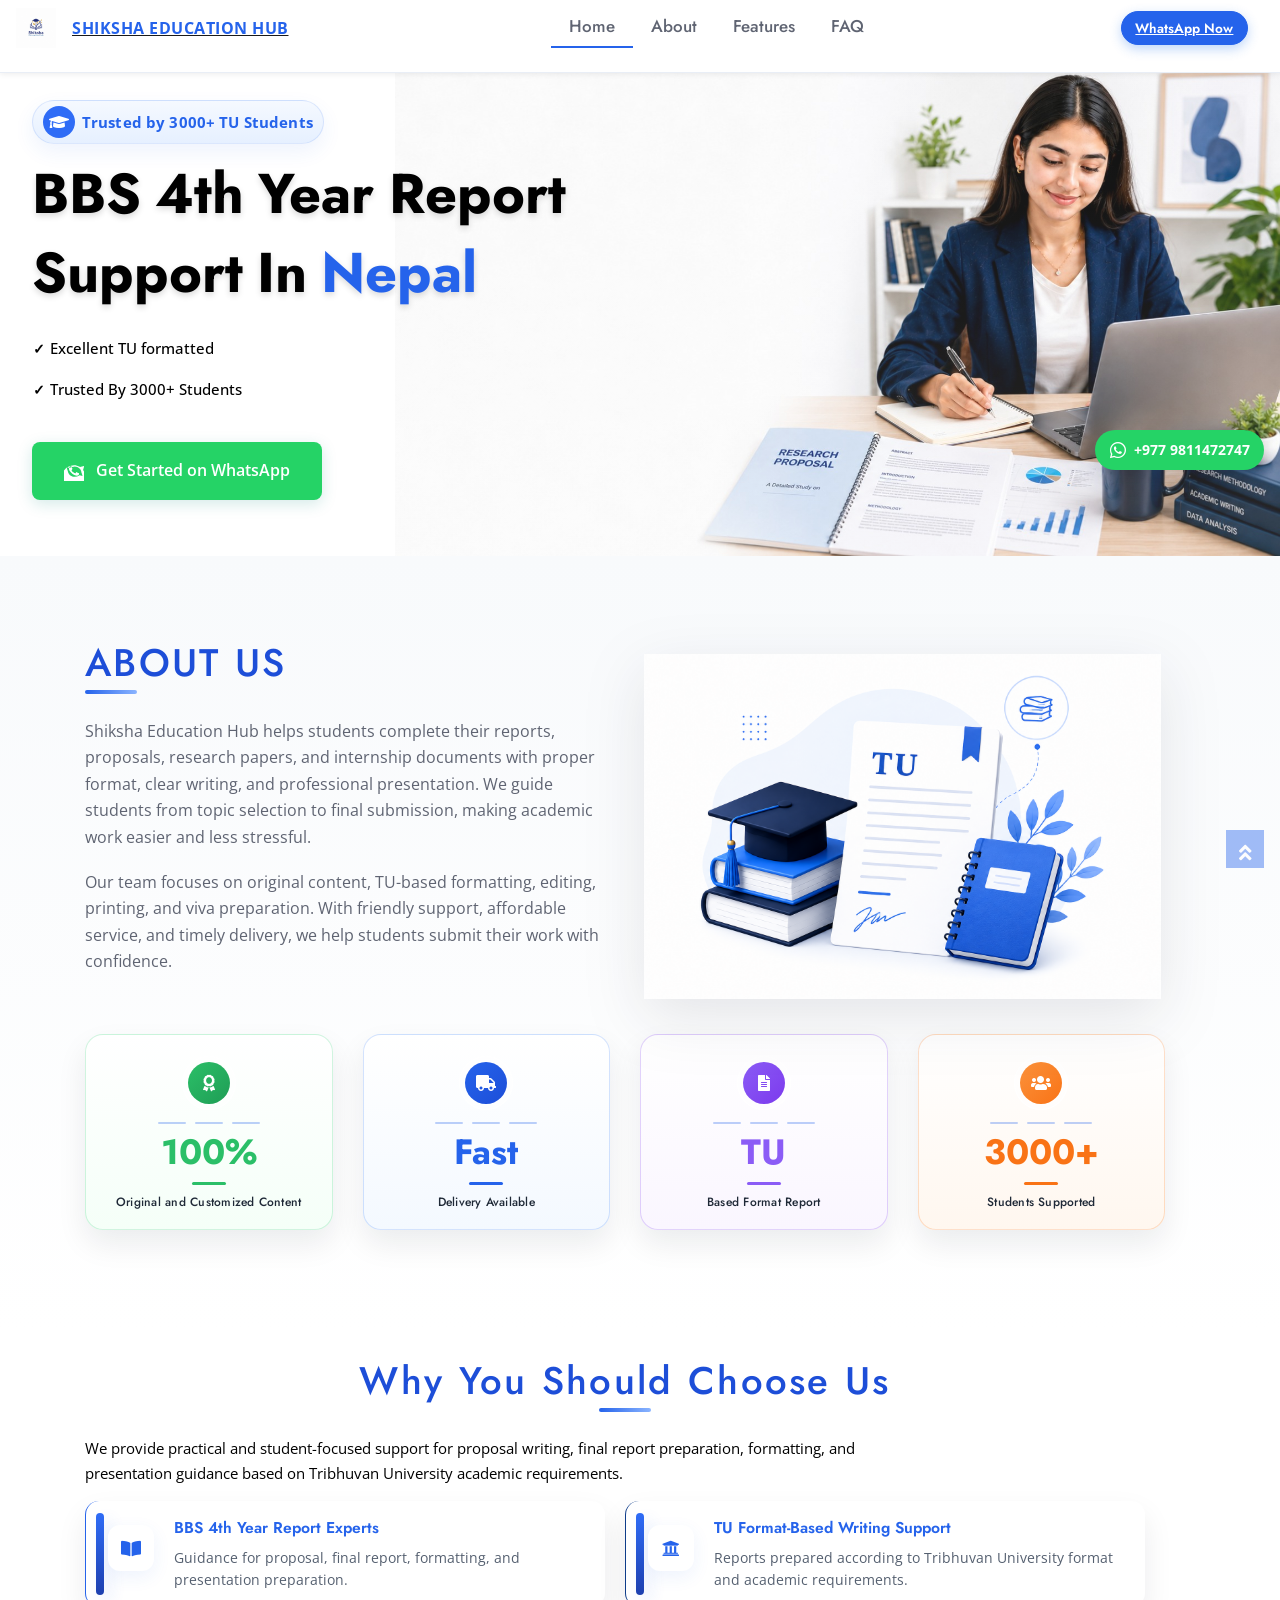
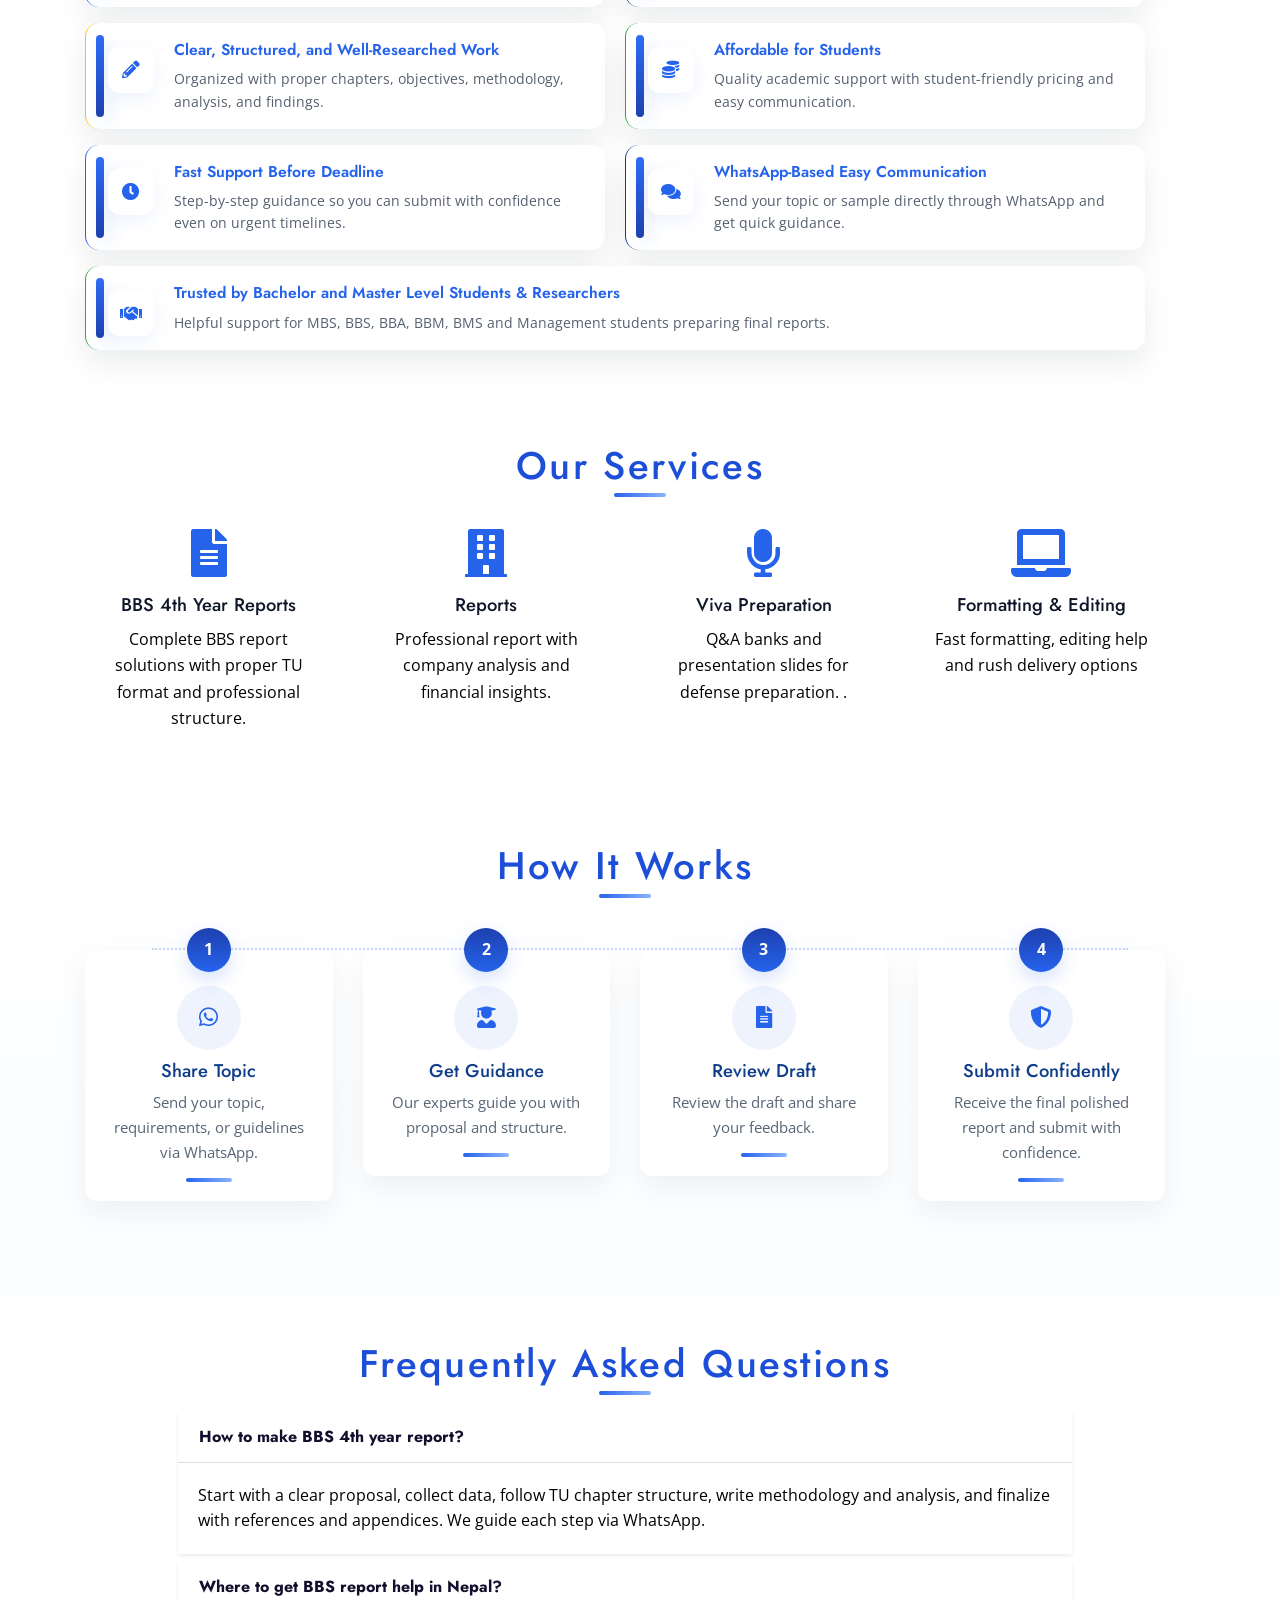
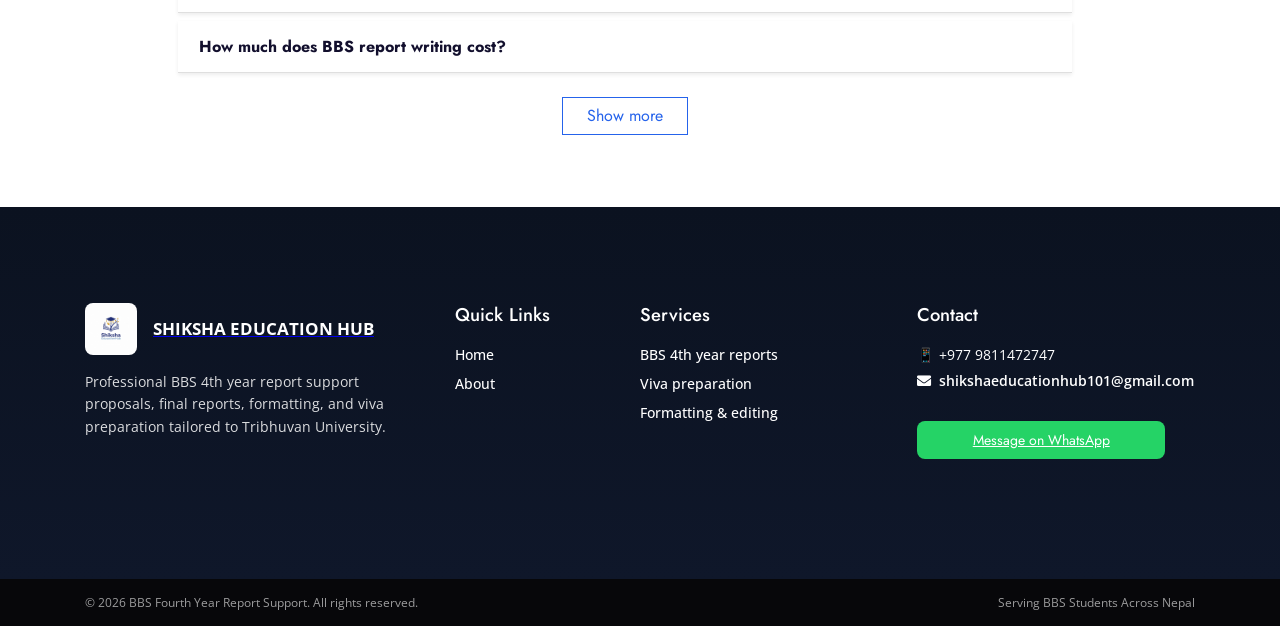
==== commit cd2a1922: "Done all" ====
--- a/index.html
+++ b/index.html
@@ -589,6 +589,26 @@
 
     <!-- Template Javascript -->
     <script src="js/main.js"></script>
+    <script>
+window.onload = function () {
+  document.querySelectorAll('*').forEach(el => {
+    if (el.offsetHeight > 500 && el.innerHTML.trim() === '') {
+      el.style.display = 'herosection.jpeg';
+    }
+  });
+};
+
+</script>
+<script>
+document.addEventListener("DOMContentLoaded", function () {
+    document.querySelectorAll("section, div").forEach(el => {
+        if (el.offsetHeight > 400) {
+            el.style.minHeight = "auto";
+            el.style.height = "auto";
+        }
+    });
+});
+</script>
 </body>
 
 </html>
--- a/css/style.css
+++ b/css/style.css
@@ -32,6 +32,9 @@
   --accent: #1d4ed8;
   --accent-2: #0b2f6b;
   --accent-soft: rgba(37, 99, 235, 0.12);
+  --paper: #f8fbff;
+  --border: #e9eef6;
+  --nav-height: 56px;
 }
 
 *,
@@ -46,7 +49,7 @@
   -webkit-text-size-adjust: 100%;
   -webkit-tap-highlight-color: rgba(0, 0, 0, 0);
   scroll-behavior: smooth;
-  scroll-padding-top: 92px;
+  scroll-padding-top: var(--nav-height);
 }
 
 article, aside, figcaption, figure, footer, header, hgroup, main, nav, section {
@@ -69,15 +72,6 @@
 }
 
 /* Page and scroll-snap settings */
-:root {
-  --nav-height: 56px;
-}
-
-html {
-  scroll-behavior: smooth;
-  scroll-padding-top: var(--nav-height);
-}
-
 body {
   scroll-snap-type: y mandatory;
 }
@@ -106,7 +100,7 @@
 .hero-background {
   position: absolute;
   /* start the background below the fixed navbar so the subject's head isn't hidden */
-  top: calc(var(--nav-height) + 8px);
+  top: calc(var(--nav-height) + 2px);
   left: 0;
   right: 0;
   bottom: 0;
@@ -116,6 +110,55 @@
   background-repeat: no-repeat;
   background-color: #ffffff;
   z-index: 0;
+}
+
+/* Desktop: keep full hero image visible without cropping
+   - Use `contain` so the full image is shown on large screens
+   - Mobile overrides below will switch to `cover` for a background-style hero */
+@media (min-width: 769px) {
+  .hero-background {
+    background-size: contain !important;
+    background-position: right center !important;
+    background-repeat: no-repeat !important;
+    top: calc(var(--nav-height) + 2px) !important;
+  }
+
+  /* Reduce vertical padding on laptop/desktop while preserving other breakpoints */
+  .hero-section {
+    padding: calc(var(--nav-height) + 0.5rem) 0 0.5rem !important;
+  }
+}
+
+@media (min-width: 1440px) {
+  .hero-section {
+    min-height: 0;
+    align-items: flex-start;
+    justify-content: flex-start;
+    padding: calc(var(--nav-height) + 0.15rem) 0 0.4rem;
+  }
+
+  .hero-wrapper {
+    align-items: flex-start;
+  }
+
+  .hero-background {
+    background-size: clamp(1200px, 64vw, 1560px) auto !important;
+    background-position: 68% center !important;
+    top: calc(var(--nav-height) + 12px) !important;
+  }
+
+  .hero-content {
+    max-width: 560px;
+    margin-top: 0;
+  }
+}
+
+/* Exact viewport tweak: nudge hero image down for 1024x600 (landscape tablet) */
+@media (width: 1024px) and (height: 600px) {
+  .hero-background {
+    top: calc(var(--nav-height) + 0) !important;
+    background-position: 60% center !important;
+  }
 }
 
 .hero-overlay {
@@ -170,6 +213,9 @@
 .hero-content {
   display: flex;
   flex-direction: column;
+  align-items: flex-start;
+  text-align: left;
+  width: 100%;
   position: relative;
   z-index: 3;
   color: inherit;
@@ -179,7 +225,20 @@
   display: inline-flex;
   align-items: center;
   gap: 0.55rem;
-  align-self: flex-start;
+    /* keep full-width CTA but align icon and text vertically */
+    left: 12px !important;
+    right: auto !important;
+    width: auto !important;
+    max-width: calc(100% - 24px);
+    display: flex !important;
+    align-items: center !important;
+    justify-content: center !important;
+    padding: 0.32rem 0.6rem !important;
+    font-size: 0.74rem !important;
+    min-height: 40px !important;
+    box-sizing: border-box;
+    margin-top: 0.25rem !important; /* move up slightly */
+    gap: 0.45rem !important;
   margin-bottom: 1rem;
   padding: 0.55rem 1rem;
   border-radius: 999px;
@@ -301,47 +360,7 @@
   }
 }
 
-/* Fixed side WhatsApp contact button */
-.side-whatsapp {
-  position: fixed;
-  right: 16px;
-  top: 50%;
-  transform: translateY(-50%);
-  background: #25D366;
-  color: #ffffff;
-  padding: 0.55rem 0.9rem;
-  border-radius: 999px;
-  box-shadow: 0 8px 20px rgba(15,23,42,0.18);
-  z-index: 2200;
-  display: inline-flex;
-  align-items: center;
-  gap: 0.5rem;
-  font-weight: 700;
-  text-decoration: none;
-}
-
-.side-whatsapp .fa-whatsapp {
-  font-size: 1.15rem;
-}
-
-.side-whatsapp:hover,
-.side-whatsapp:focus {
-  transform: translateY(-50%) scale(1.02);
-  text-decoration: none;
-  background: #128C7E;
-}
-
-@media (max-width: 767px) {
-  .side-whatsapp {
-    display: inline-flex !important;
-    top: auto;
-    bottom: 12px;
-    right: 12px;
-    transform: none;
-    padding: 0.45rem 0.75rem;
-    max-width: calc(100vw - 24px);
-  }
-}
+/* Note: side-whatsapp rules already defined above; duplicate instance removed. */
 
 .hero-title {
   font-family: 'Jost', sans-serif;
@@ -383,7 +402,7 @@
 .feature-pill {
   display: flex;
   align-items: center;
-  gap: 0.75rem;
+  gap: 0.25rem;
   font-size: 0.95rem;
   color: #000000;
   font-weight: 500;
@@ -395,8 +414,8 @@
   justify-content: center;
   width: 24px;
   height: 24px;
-  background: #10b981;
-  color: white;
+  width: 14px;
+  height: 14px;
   border-radius: 50%;
   font-size: 0.875rem;
   font-weight: bold;
@@ -467,11 +486,14 @@
   /* Show scaled hero background on small screens and add overlay for readability */
   .hero-background {
     display: block;
+    /* fill the hero area so the subject is visible and acts as a backdrop */
     background-size: cover !important;
-    background-position: center center !important;
+    background-position: 78% center !important;
     background-repeat: no-repeat !important;
     background-attachment: scroll !important;
-    height: 260px; /* mobile-friendly height */
+    /* increase mobile area so content and CTA fit without clipping */
+    min-height: 616px; /* 10% more vertical room on mobile */
+    height: auto;
     top: calc(var(--nav-height) + 0px);
   }
 
@@ -487,22 +509,41 @@
   }
 
   .hero-content {
-    max-width: 100%;
-    padding: 0.2rem !important;
-   
+    /* position overlay content over the hero image (mobile only) and move it up */
+    position: absolute !important;
+    top: 16px !important;
+    left: 14px !important;
+    right: 14px !important;
+    max-width: calc(100% - 28px) !important;
+    padding: 0.75rem 0 !important;
     text-align: left !important;
     align-self: flex-start !important;
     color: #ffffff !important;
-    position: relative !important;
-    z-index: 10 !important;
-    padding-top: 0 !important;
-    margin-top:50px;
+    z-index: 12 !important;
+    margin-top: 0 !important;
+    overflow: visible !important;
+    padding-bottom: 8.8rem !important; /* extra space so CTA/pills never overlap */
   }
 
   .hero-trust-badge {
-    align-self: center;
+    align-self: flex-start;
     margin-bottom: 0 !important;
-    margin-top: 80px;
+    margin-top: 22px; /* keep a little breathing room below the navbar */
+    max-width: 100%;
+    white-space: normal;
+    background: rgba(0,0,0,0.48);
+    color: #fff;
+    padding: 0.32rem 0.6rem;
+    display: inline-flex;
+    align-items: center;
+    gap: 0.45rem;
+  }
+
+  .hero-features-pills {
+    gap: 0.18rem;
+    flex-wrap: wrap;
+    margin-top: 4px; /* pull pills closer to badge/title */
+    margin-bottom: 0.12rem;
   }
 
   .hero-mobile-img {
@@ -516,14 +557,16 @@
   }
 
   .hero-title {
-    font-size: clamp(1.25rem, 5vw, 1.9rem);
-    line-height: 1.1;
+    font-size: clamp(1.12rem, 4.8vw, 1.62rem);
+    line-height: 1.06;
     margin-bottom: 0 !important;
-    margin-top: 0.25rem !important;
+    margin-top: 0.15rem !important;
+    color: #ffffff !important;
+    text-shadow: 0 4px 18px rgba(0,0,0,0.45) !important;
   }
 
   .hero-subtitle {
-    font-size: 0.95rem;
+    font-size: 0.88rem;
     margin-bottom: 0 !important;
     margin-top: 0 !important;
   }
@@ -542,10 +585,113 @@
   }
 
   .hero-cta-button {
-    width: 100%;
-    padding-left: 0.5rem !important;
-    padding-right: 0.5rem !important;
+    /* make CTA float over image on mobile like the screenshot */
+    width: auto;
+    position: absolute !important;
+    left: 14px !important;
+    bottom: 12px !important;
+    z-index: 13 !important;
+    padding: 0.36rem 0.7rem !important;
     margin: 0 !important;
+    font-size: 0.78rem !important;
+    line-height: 1 !important;
+    box-shadow: 0 10px 30px rgba(240, 239, 239, 0.28) !important;
+  }
+
+  .hero-cta-button svg {
+    width: 16px;
+    height: 16px;
+    margin-right: 0.25rem;
+  }
+
+  /* ensure pill text is readable on dark backdrop */
+  .feature-pill, .pill-text {
+    color: #ffffff !important;
+  }
+}
+
+@media (max-width: 480px) {
+  .hero-background {
+    background-position: 84% center !important;
+    min-height: 572px; /* 10% more vertical room for small phones */
+  }
+
+  .hero-content {
+    top: 12px !important;
+    left: 12px !important;
+    right: 12px !important;
+    max-width: calc(100% - 24px) !important;
+    padding-bottom: 7.7rem !important;
+  }
+
+  .hero-trust-badge {
+    margin-top: 56px;
+    padding: 0.28rem 0.5rem;
+    display: inline-flex;
+    align-items: center;
+    gap: 0.35rem;
+  }
+
+  /* Compact the feature pills and badge so the two lines sit tightly */
+  .hero-features-pills {
+    display: flex;
+    flex-direction: column;
+    gap: 0.12rem; /* reduce vertical gap between lines */
+    row-gap: 0.12rem;
+    column-gap: 0.35rem;
+    margin: 0 0 0.1rem 0;
+  }
+
+  .feature-pill {
+    margin: 0;
+    padding: 0.18rem 0.44rem;
+    display: inline-flex;
+    align-items: center;
+    gap: 0.45rem;
+  }
+
+  .pill-text {
+    margin: 0;
+    line-height: 1;
+    font-size: 0.86rem;
+  }
+
+  .hero-title {
+    font-size: clamp(1.03rem, 5vw, 1.45rem);
+    line-height: 1.04;
+  }
+
+  .hero-subtitle {
+    font-size: 0.78rem;
+  }
+
+  .hero-cta-button {
+    /* Make CTA flow under the content on very small screens to avoid overlap */
+    position: relative !important;
+    left: auto !important;
+    right: auto !important;
+    bottom: auto !important;
+    display: inline-flex !important;
+    align-items: center !important;
+    justify-content: flex-start !important;
+    gap: 0.35rem !important;
+    width: auto !important;
+    max-width: 92% !important;
+    align-self: flex-start !important;
+    margin-top: 0.22rem !important;
+    padding: 0.42rem 0.6rem !important;
+    font-size: 0.82rem !important;
+    min-height: 40px !important;
+    box-sizing: border-box;
+    border-radius: 10px !important;
+    line-height: 1 !important;
+    text-align: left !important;
+  }
+
+  .hero-cta-button svg {
+    width: 14px;
+    height: 14px;
+    flex-shrink: 0;
   }
 }
 
@@ -669,12 +815,7 @@
   background-color: transparent;
 }
 
-.hero-content {
-  max-width: 550px;
-  padding: 3rem;
-  margin-left: 3rem;
-  animation: fadeInUp 0.8s ease 0.2s backwards;
-}
+/* Consolidated hero-content rules: display/position defined earlier, layout and animation combined below. */
 a:hover {
   color: #0f3d8a;
   text-decoration: underline;
@@ -709,9 +850,12 @@
 }
   
   .hero-content {
+    max-width: 550px;
     padding: 2rem;
-    margin-left: 0;
-    margin: 0 1rem;
+    margin: 0;
+    align-items: flex-start;
+    text-align: left;
+    animation: fadeInUp 0.8s ease 0.2s backwards;
   }
 pre {
   margin-top: 0;
@@ -1168,23 +1312,26 @@
     margin-top: 0 !important;
     font-size: clamp(1.35rem, 6vw, 1.6rem);
     line-height: 1.05;
-    color: #000000 !important;
+    color: #fff !important;
     white-space: normal !important;
     max-width: 100%;
     word-break: normal;
+    
   }
 
   section.hero-section .hero-subtitle {
     margin-bottom: 0 !important;
     margin-top: 0 !important;
     font-size: 0.9rem;
-    color: #000000 !important;
+    color: #fff !important;
   }
 
   section.hero-section .hero-trust-badge {
     margin-bottom: 0 !important;
     margin-top: 0 !important;
     padding: 0.3rem 0.5rem !important;
+     top: -10px;
+     position: relative;
   }
 
   section.hero-section .hero-trust-icon {
@@ -1315,8 +1462,6 @@
   flex: 0 0 50%;
   max-width: 50%;
 }
-  margin:0;
-  margin-top:calc(var(--nav-height) + 0.75rem) !important;
 .row-cols-3 > * {
   flex: 0 0 33.33333%;
   max-width: 33.33333%;
@@ -1406,7 +1551,7 @@
 /* Small horizontal tweak: nudge hero content slightly right on wider screens */
 @media (min-width: 768px) {
   .hero-section .hero-content {
-    margin-left: 2rem;
+    margin-left: 0;
   }
 }
 
@@ -1627,6 +1772,91 @@
   .order-sm-7 {
     order: 7;
   }
+
+  /* Mobile hero final overrides - placed at file end to ensure precedence */
+  @media (max-width: 768px) {
+    .hero-trust-badge {
+      position: absolute !important;
+      top: calc(var(--nav-height) + 2px) !important; /* nudge badge closer to navbar */
+      left: 8px !important;
+      padding: 0.45rem 0.9rem !important;
+      background: rgba(13, 71, 161, 0.95) !important; /* deep blue badge */
+      color: #ffffff !important;
+      box-shadow: 0 6px 18px rgba(0,0,0,0.35) !important;
+      z-index: 1201 !important;
+      border-radius: 20px !important;
+      font-weight: 700 !important;
+    }
+
+    .hero-content {
+      position: absolute !important;
+      /* place content below the badge */
+      top: calc(var(--nav-height) + 56px) !important;
+      left: 12px !important;
+      right: 12px !important;
+      max-width: calc(100% - 24px) !important;
+      color: #fff !important;
+      z-index: 1100 !important;
+      padding: 0 !important;
+    }
+
+    .hero-title {
+      font-size: 1.6rem !important;
+      line-height: 1.05 !important;
+      color: #ffffff !important;
+      margin-bottom: 6px !important;
+      white-space: normal !important;
+      text-shadow: 0 6px 20px rgba(0,0,0,0.55) !important;
+    }
+
+    .hero-features-pills {
+      margin-top: 6px !important;
+      display: flex !important;
+      flex-direction: column !important;
+      gap: 6px !important;
+    }
+
+    .feature-pill {
+      background: rgba(0,0,0,0.32) !important;
+      padding: 6px 10px !important;
+      border-radius: 8px !important;
+      color: #ffffff !important;
+      font-weight: 600 !important;
+    }
+
+    .hero-cta-button {
+      position: absolute !important;
+      left: 12px !important;
+      right: 12px !important;
+      bottom: 18px !important; /* place CTA above bottom edge */
+      z-index: 1202 !important;
+      width: calc(100% - 24px) !important;
+      padding: 0.9rem 1rem !important;
+      border-radius: 12px !important;
+      background: linear-gradient(180deg, #2ecc71, #20b25a) !important;
+      box-shadow: 0 14px 36px rgba(0,0,0,0.36) !important;
+      font-size: 1.05rem !important;
+      display: inline-flex !important;
+      align-items: center !important;
+      justify-content: center !important;
+      gap: 0.75rem !important;
+      color: #ffffff !important;
+    }
+
+    .feature-pill .pill-icon {
+      width: 30px !important;
+      height: 30px !important;
+      background: #10b981 !important;
+      display: inline-flex !important;
+      align-items: center !important;
+      justify-content: center !important;
+      border-radius: 50% !important;
+      font-size: 0.95rem !important;
+    }
+  }
+
+
+
   .order-sm-8 {
     order: 8;
   }
@@ -13722,3 +13952,162 @@
   min-height: 100%;
 }
 }
+@media (max-width: 768px){
+
+  .choose-card{
+    position: relative;
+  }
+
+  .choose-content{
+    width: 60%;   /* text takes left side */
+    padding: 15px;
+  }
+
+  .choose-card img{
+    width: 35%;   /* image smaller */
+    right: 0;
+    position: absolute;
+  }
+
+  .whatsapp-btn{
+    margin-top: 10px;
+  }
+
+}
+/* iPad/tablet hero fallback: prevent collapsed hero caused by absolute children */
+  @media (min-width: 768px) and (max-width: 1024px) {
+    .hero-section {
+      min-height:auto !important;
+      padding: calc(var(--nav-height) + 0.8rem) 0 1rem !important;
+      align-items: flex-start !important;
+      justify-content: flex-start !important;
+    }
+
+    .hero-wrapper {
+      min-height: 600px !important;
+      align-items: flex-start !important;
+      position: relative !important;
+    }
+
+    .hero-background {
+      display: block !important;
+      top: calc(var(--nav-height) + 2px) !important;
+      bottom: 0 !important;
+      background-size: cover !important;
+      background-position: 72% center !important;
+    }
+
+    .hero-overlay {
+      display: block !important;
+      top: calc(var(--nav-height) + 2px) !important;
+    }
+
+    .hero-content {
+      position: relative !important;
+      top: auto !important;
+      left: auto !important;
+      right: auto !important;
+      max-width: 600px !important;
+      width: calc(100% - 2rem) !important;
+      margin-top: 0.5rem !important;
+      margin-left: 0.75rem !important;
+      padding: 1.5rem 1rem 0 !important;
+      padding-bottom: 0 !important;
+      z-index: 12 !important;
+      color: #ffffff !important;
+    }
+
+    .hero-trust-badge {
+      position: relative !important;
+      top: auto !important;
+      left: auto !important;
+      right: auto !important;
+      margin-top: 0 !important;
+      margin-bottom: 0.9rem !important;
+      align-self: flex-start !important;
+      width: auto !important;
+      max-width: 100% !important;
+      background: rgba(13, 71, 161, 0.9) !important;
+      font-size: 0.82rem !important;
+      padding: 0.4rem 0.75rem !important;
+      
+    }
+
+    .hero-trust-text {
+      color: #eaf3ff !important;
+    }
+
+    .hero-title {
+      margin-bottom: 0.55rem !important;
+      line-height: 1.12 !important;
+    }
+
+    .hero-features-pills {
+      margin-top: 0.25rem !important;
+      margin-bottom: 1rem !important;
+      gap: 0.5rem !important;
+    }
+
+    .hero-cta-button {
+      position: relative !important;
+      left: auto !important;
+      right: auto !important;
+      bottom: auto !important;
+      width: fit-content !important;
+      max-width: 100% !important;
+      margin-top: 0.25rem !important;
+      padding: 0.8rem 1.2rem !important;
+      font-size: 0.95rem !important;
+      border-radius: 10px !important;
+      justify-content: flex-start !important;
+      box-shadow: 0 8px 20px rgba(0,0,0,0.22) !important;
+    }
+  }
+  body{
+    margin:0;
+    padding:0;
+    overflow-x:hidden;
+    background:#fff;
+}
+
+img{
+    display:block;
+}
+
+section,
+.elementor-section,
+.hero,
+.banner{
+    margin-bottom:0 !important;
+    padding-bottom:0 !important;
+}
+.hero,
+.banner,
+.elementor-widget-image img{
+    height:auto !important;
+    max-height:auto !important;
+}
+/* FIX BIG EMPTY SPACE */
+body,html{
+    margin:0 !important;
+    padding:0 !important;
+    overflow-x:hidden;
+    background:#fff;
+}
+
+section,
+.elementor-section,
+.elementor-container,
+.elementor-column,
+.elementor-widget-wrap{
+    height:auto !important;
+    min-height:0 !important;
+    padding-bottom:0 !important;
+    margin-bottom:0 !important;
+}
+
+img{
+    display:block;
+    max-width:100%;
+    height:auto !important;
+}
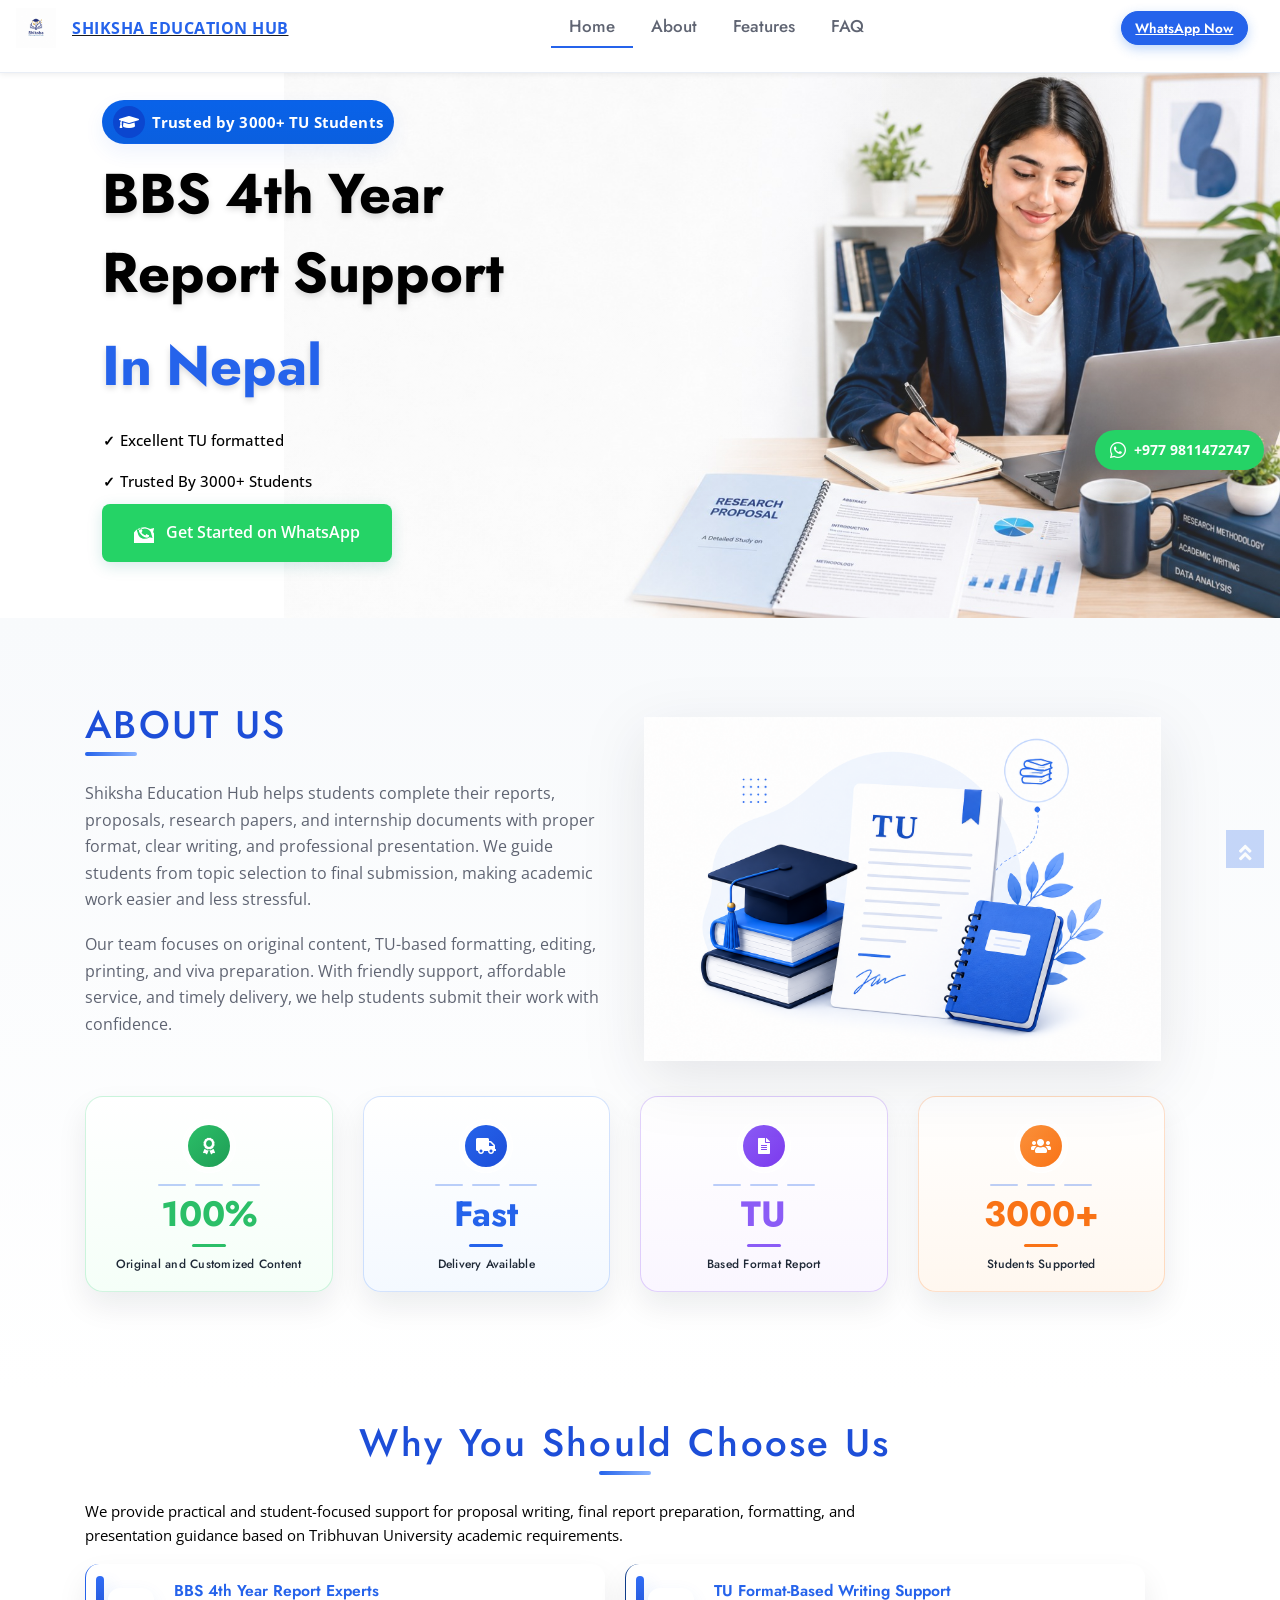
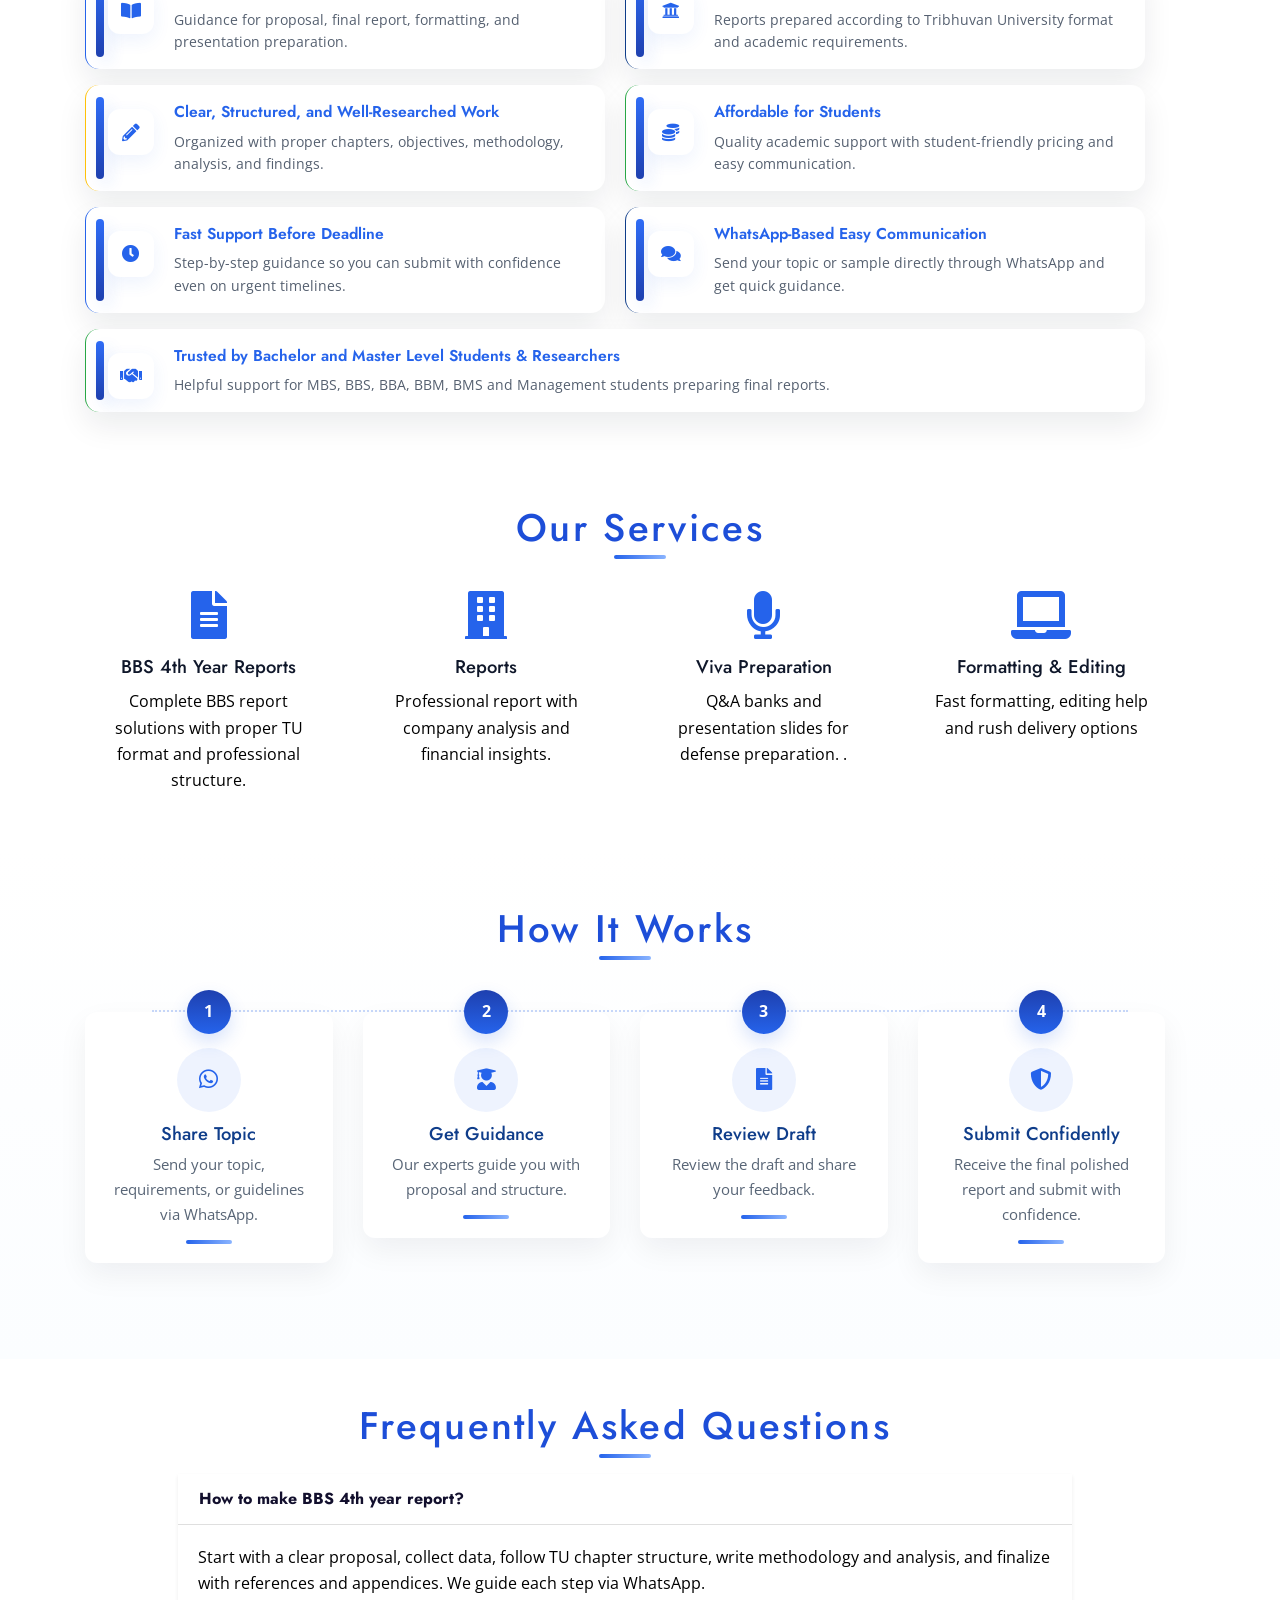
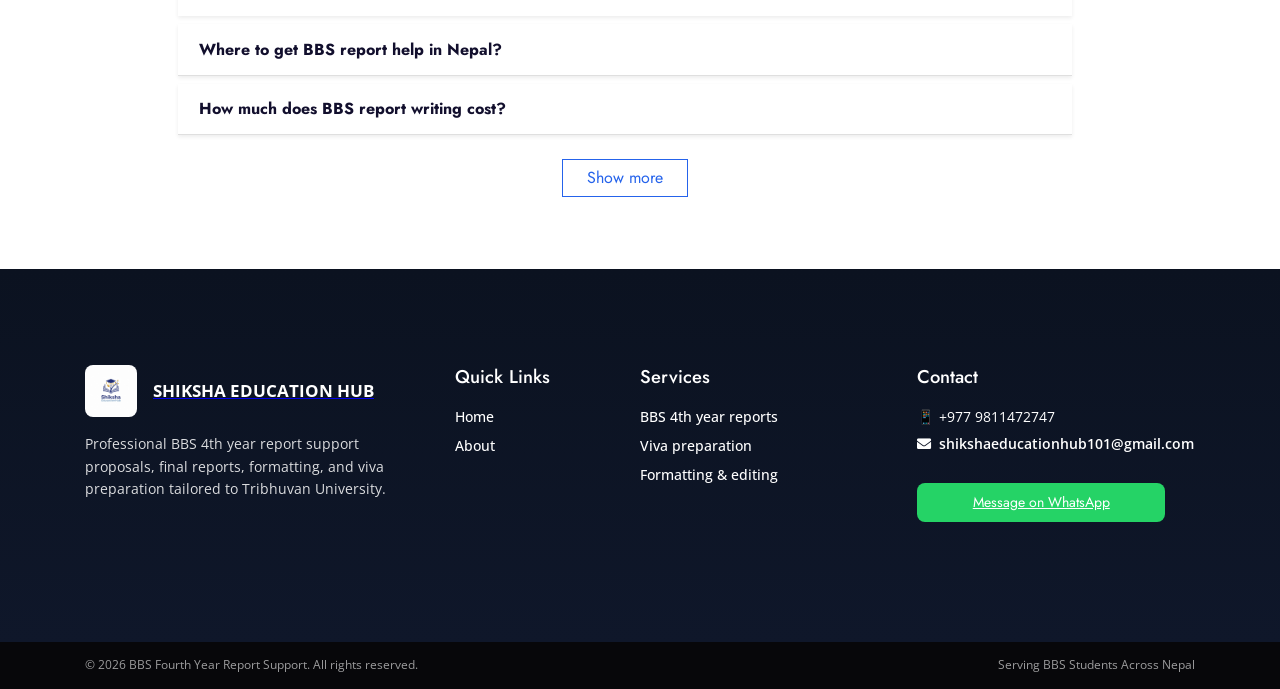
==== commit 8815cc8b: "Done all" ====
--- a/index.html
+++ b/index.html
@@ -90,7 +90,7 @@
                 </div>
 
                
-                <h1 class="hero-title">BBS 4th Year Report<br>Support In <span class="hero-title-nepal">Nepal</span></h1>
+                <h1 class="hero-title">BBS 4th Year <br> Report Support  <span class="hero-title-nepal"> <br> In Nepal</span></h1>
                 
                 <p class="hero-subtitle">Clear guidance. Clear format. Clear success for your final report.</p>
                 
--- a/css/style.css
+++ b/css/style.css
@@ -100,7 +100,7 @@
 .hero-background {
   position: absolute;
   /* start the background below the fixed navbar so the subject's head isn't hidden */
-  top: calc(var(--nav-height) + 2px);
+  top: calc(var(--nav-height) + 10px);
   left: 0;
   right: 0;
   bottom: 0;
@@ -108,7 +108,7 @@
   /* center vertically and keep it toward the right so the figure is visible */
   background-position: right center;
   background-repeat: no-repeat;
-  background-color: #ffffff;
+ 
   z-index: 0;
 }
 
@@ -129,6 +129,8 @@
   }
 }
 
+
+
 @media (min-width: 1440px) {
   .hero-section {
     min-height: 0;
@@ -150,6 +152,7 @@
   .hero-content {
     max-width: 560px;
     margin-top: 0;
+    
   }
 }
 
@@ -201,7 +204,7 @@
 }
 
 .hero-white-card {
-  background: white;
+  background: #ffffff;
   border-radius: 1rem;
   padding: 4rem;
   max-width: 550px;
@@ -219,6 +222,13 @@
   position: relative;
   z-index: 3;
   color: inherit;
+  margin:80px;
+  align-items:center;
+  padding-left: 60px;
+  transform: translateX(70px);
+    
+  
+ 
 }
 
 .hero-trust-badge {
@@ -242,7 +252,7 @@
   margin-bottom: 1rem;
   padding: 0.55rem 1rem;
   border-radius: 999px;
-  background: linear-gradient(180deg, #f5f9ff 0%, #e6f0ff 100%);
+  background: linear-gradient(180deg, #0962e9 0%, #0a5fdf 100%);
   border: 1px solid rgba(37, 99, 235, 0.12);
   box-shadow: 0 8px 20px rgba(37, 99, 235, 0.08);
 }
@@ -254,14 +264,14 @@
   width: 32px;
   height: 32px;
   border-radius: 50%;
-  background: #2f6cf6;
+  background: #0b46cf;
   color: #ffffff;
   font-size: 1rem;
   flex-shrink: 0;
 }
 
 .hero-trust-text {
-  color: #2563eb;
+  color: #ffffff;
   font-size: 0.92rem;
   font-weight: 700;
   letter-spacing: 0.01em;
@@ -282,27 +292,8 @@
   align-self: flex-start;
 }
 
-/* Topbar contact phone styling: pure white and visible */
-header.topbar .contact-phone,
-header.topbar .contact-phone:link,
-header.topbar .contact-phone:visited {
-  color: #ffffff;
-  font-weight: 700;
-  font-size: 1rem;
-  display: inline-block;
-  text-decoration: none;
-}
-
-header.topbar .contact-phone:hover,
-header.topbar .contact-phone:focus {
-  color: #ffffff;
-  text-decoration: none;
-}
-
-header.topbar .contact-phone .fa {
-  color: #ffffff;
-  margin-right: 0.4rem;
-}
+
+
 
 @media (min-width: 992px) {
   header.topbar .d-inline-flex.justify-content-lg-end {
@@ -372,6 +363,7 @@
   text-shadow: none;
   white-space: normal;
   word-spacing: -0.05em;
+  
 }
 
 .hero-title-nepal {
@@ -389,7 +381,8 @@
   line-height: 1.6;
   color: #000000;
   margin-bottom: 1.25rem;
-  display :none;
+  display:none;
+  
 }
 
 .hero-features-pills {
@@ -442,6 +435,7 @@
   width: fit-content;
   border: none;
   cursor: pointer;
+  margin-top:-30px;
 }
 
 .hero-cta-button:hover {
@@ -476,7 +470,7 @@
     min-height: 0 !important;
     height: auto !important;
     /* remove all spacing to eliminate blank area on mobile */
-    padding: calc(var(--nav-height) + 0.75rem) 0 0 !important;
+    padding: calc(var(--nav-height) + 0.5rem) 0 0 !important;
     display: flex !important;
     flex-direction: column !important;
     align-items: stretch !important;
@@ -523,6 +517,8 @@
     margin-top: 0 !important;
     overflow: visible !important;
     padding-bottom: 8.8rem !important; /* extra space so CTA/pills never overlap */
+  
+     
   }
 
   .hero-trust-badge {
@@ -594,7 +590,7 @@
     padding: 0.36rem 0.7rem !important;
     margin: 0 !important;
     font-size: 0.78rem !important;
-    line-height: 1 !important;
+    line-height: 1.5 !important;
     box-shadow: 0 10px 30px rgba(240, 239, 239, 0.28) !important;
   }
 
@@ -617,11 +613,14 @@
   }
 
   .hero-content {
-    top: 12px !important;
-    left: 12px !important;
+    top: 13px !important;
+    left: 13px !important;
     right: 12px !important;
+    bottom: 13px !important;
     max-width: calc(100% - 24px) !important;
     padding-bottom: 7.7rem !important;
+     transform: translateX(10px);
+
   }
 
   .hero-trust-badge {
@@ -630,6 +629,7 @@
     display: inline-flex;
     align-items: center;
     gap: 0.35rem;
+    color:white;
   }
 
   /* Compact the feature pills and badge so the two lines sit tightly */
@@ -671,14 +671,14 @@
     left: auto !important;
     right: auto !important;
     bottom: auto !important;
-    display: inline-flex !important;
+    
     align-items: center !important;
     justify-content: flex-start !important;
     gap: 0.35rem !important;
     width: auto !important;
     max-width: 92% !important;
     align-self: flex-start !important;
-    margin-top: 0.22rem !important;
+    margin-top: 8px !important;
     padding: 0.42rem 0.6rem !important;
     font-size: 0.82rem !important;
     min-height: 40px !important;
@@ -686,6 +686,7 @@
     border-radius: 10px !important;
     line-height: 1 !important;
     text-align: left !important;
+    margin-bottom:20px !important;
   }
 
   .hero-cta-button svg {
@@ -1324,14 +1325,16 @@
     margin-top: 0 !important;
     font-size: 0.9rem;
     color: #fff !important;
+    display:none;
   }
 
   section.hero-section .hero-trust-badge {
     margin-bottom: 0 !important;
-    margin-top: 0 !important;
-    padding: 0.3rem 0.5rem !important;
+   
+    padding: 0.2rem 0.2rem !important;
      top: -10px;
      position: relative;
+     margin-left:-45px;
   }
 
   section.hero-section .hero-trust-icon {
@@ -1841,6 +1844,7 @@
       justify-content: center !important;
       gap: 0.75rem !important;
       color: #ffffff !important;
+      
     }
 
     .feature-pill .pill-icon {
@@ -14015,6 +14019,7 @@
       padding-bottom: 0 !important;
       z-index: 12 !important;
       color: #ffffff !important;
+        transform: translateX(20px);
     }
 
     .hero-trust-badge {
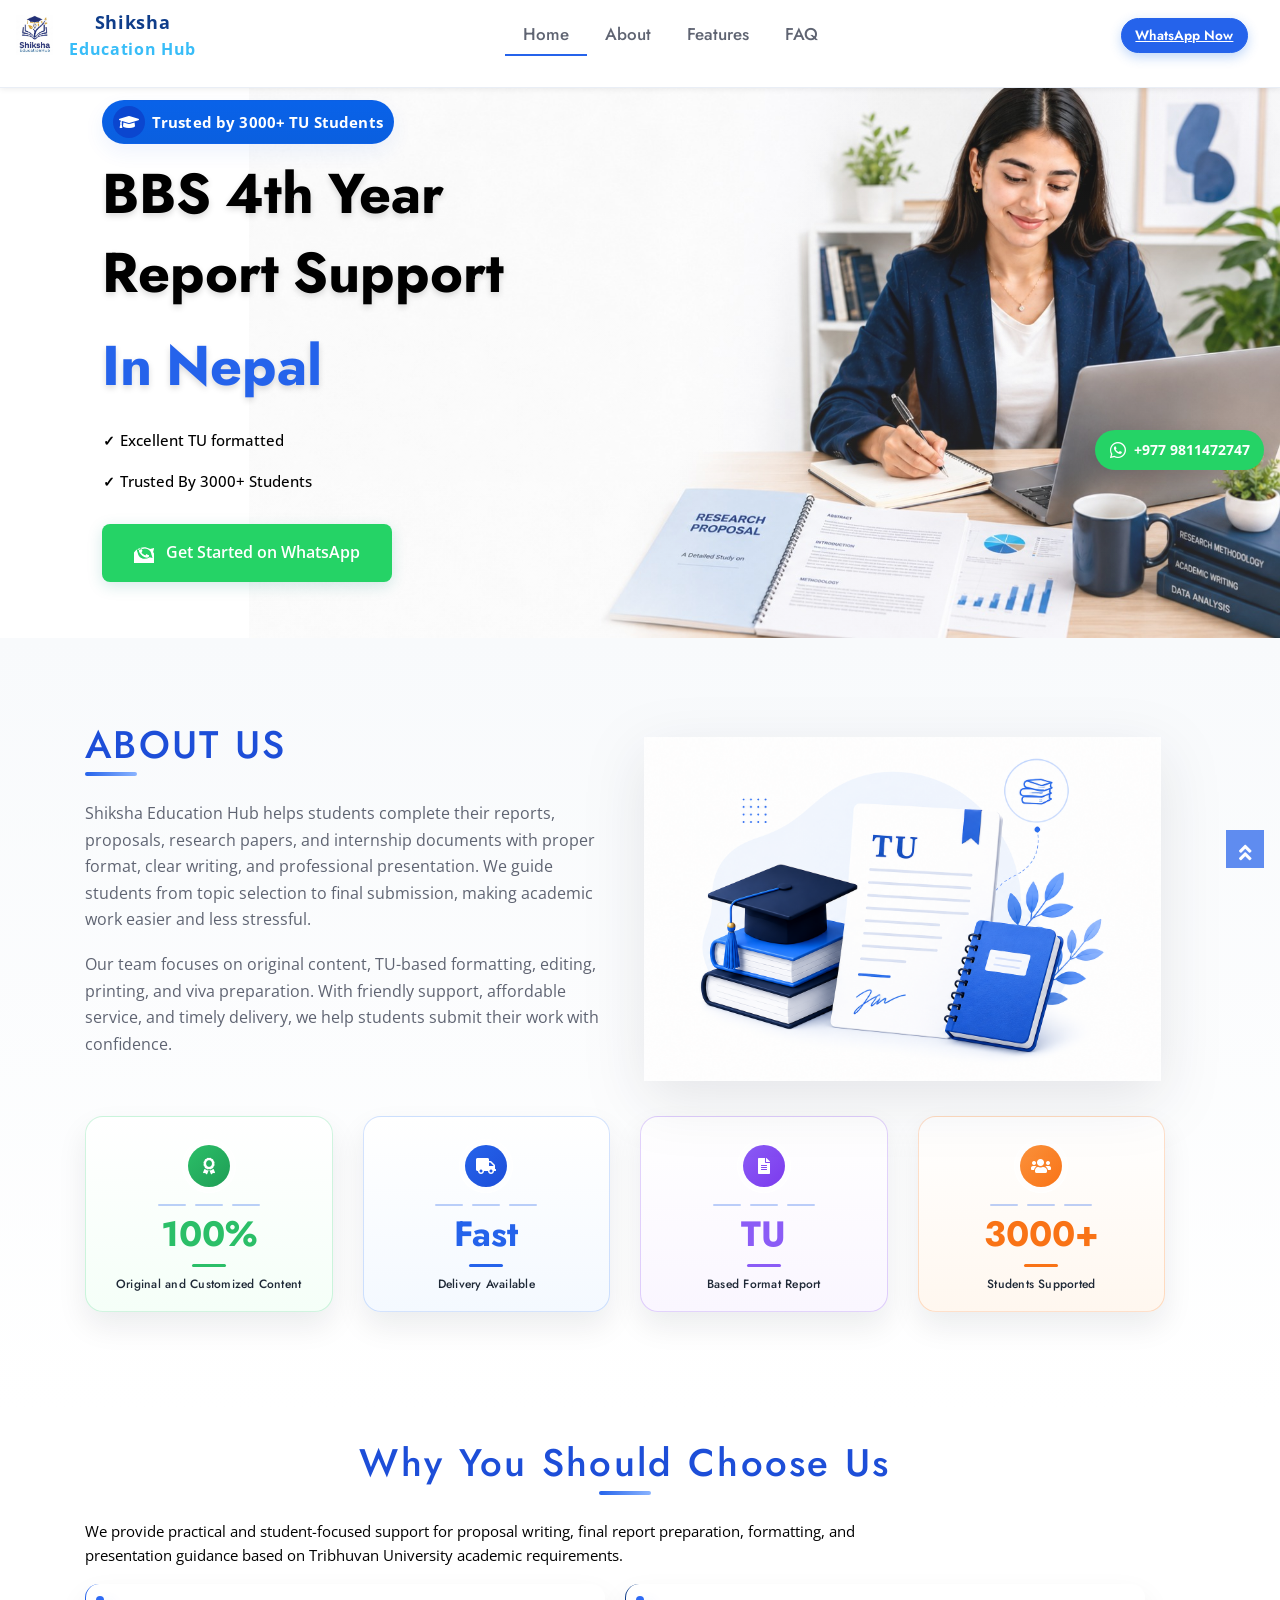
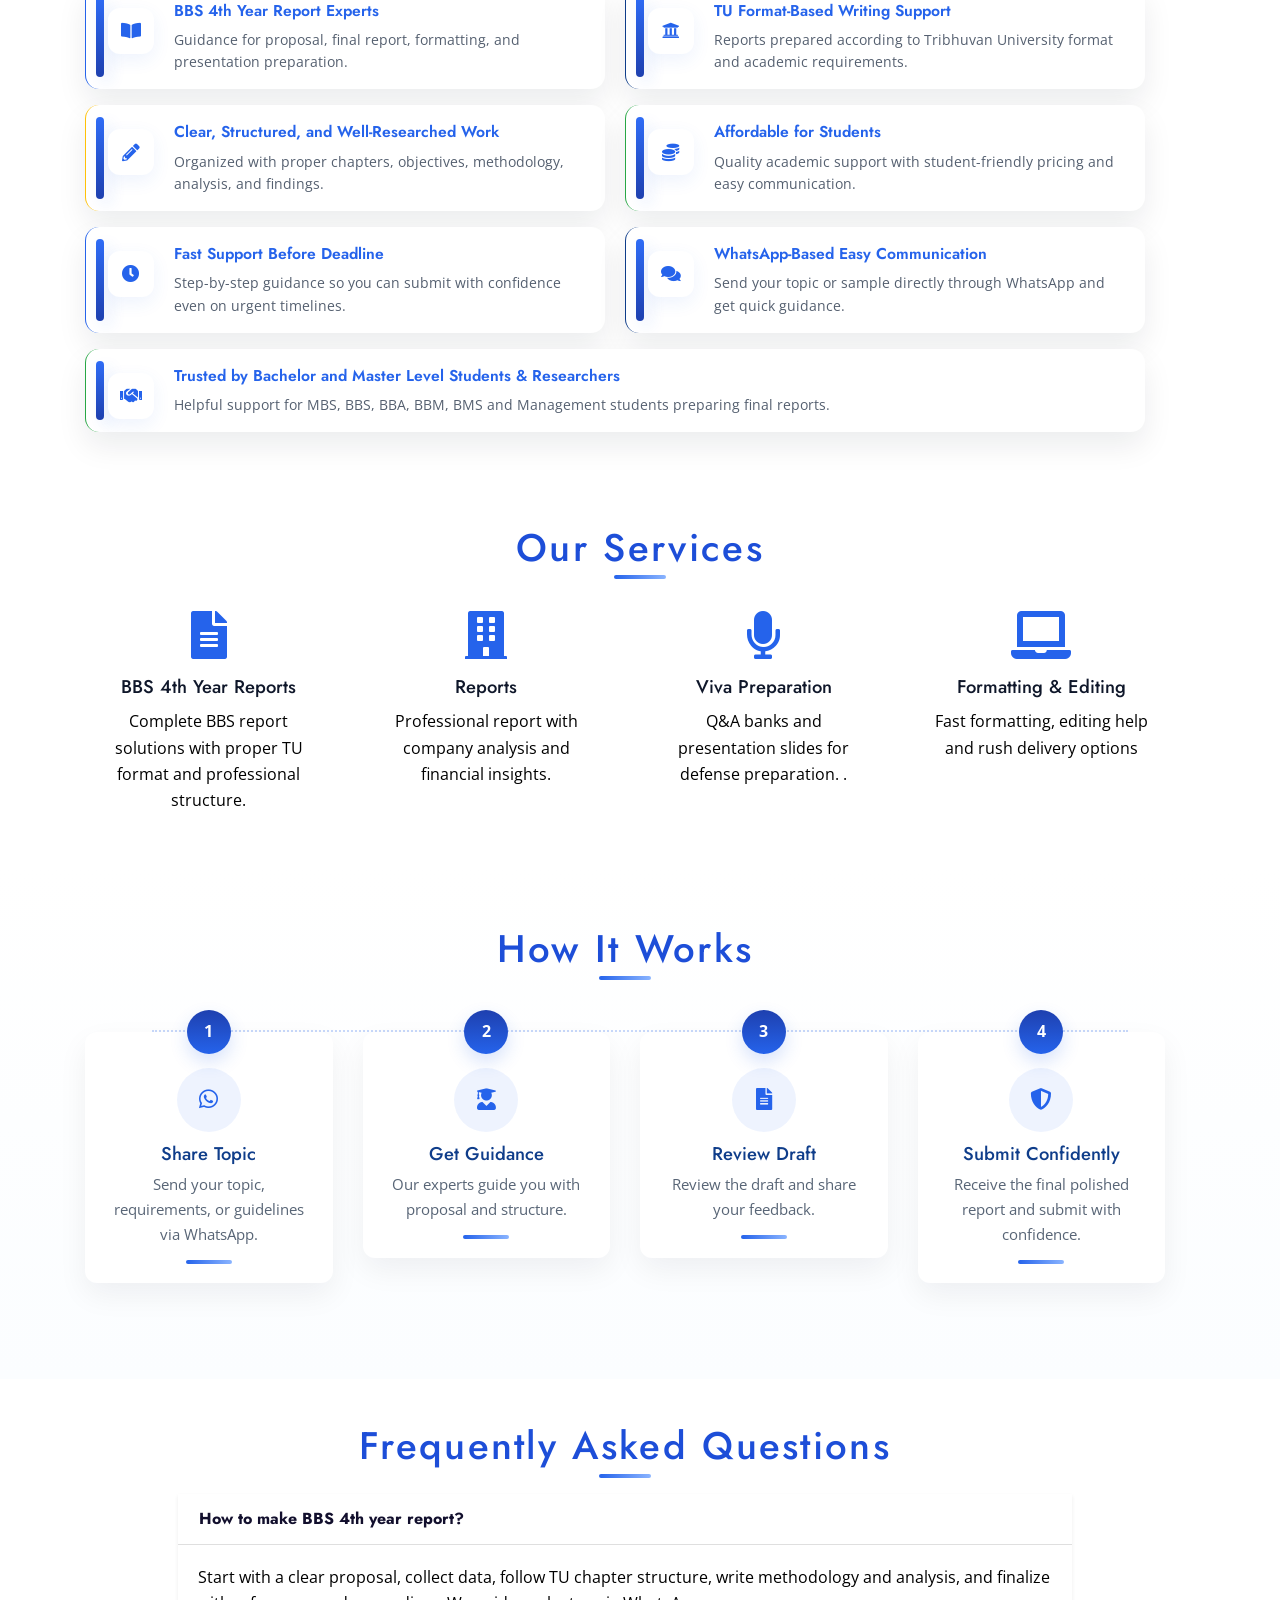
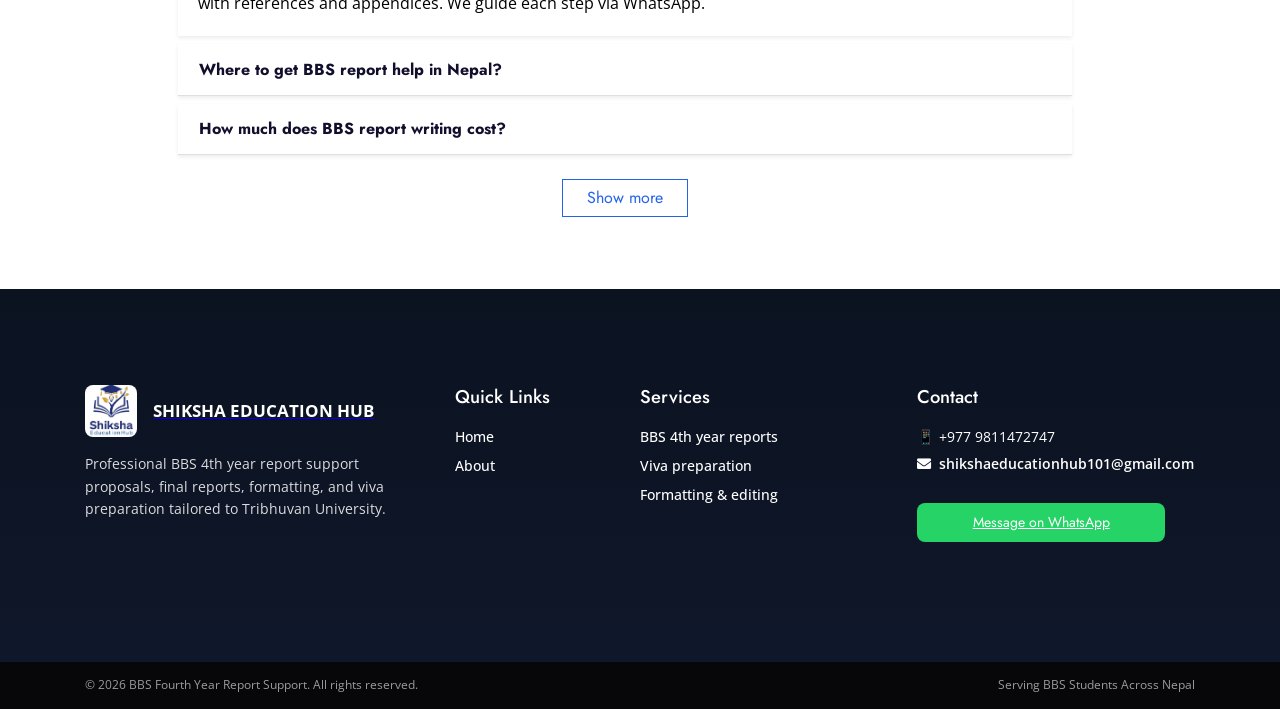
==== commit dd170d2e: "Done all" ====
--- a/index.html
+++ b/index.html
@@ -3,12 +3,13 @@
 <head>
     <meta charset="utf-8">
     <title>BBS 4th Year Report Support In Nepal | Shiksha Education Hub</title>
+        <link rel="icon" type="image/jpeg" sizes="32x32" href="img/logo.jpeg">
     <meta content="width=device-width, initial-scale=1.0" name="viewport">
     <meta content="BBS fourth year report Support in Nepal, BBS report help Nepal, TU BBS report support" name="keywords">
     <meta content="Shiksha Education Hub: TU-format BBS 4th year reports, internship reports, formatting, editing and viva prep. Fast, affordable WhatsApp support across Nepal." name="description">
 
     <!-- Favicon -->
-    <link href="img/favicon.ico" rel="icon">
+    <link href="img/favicon.jpeg" rel="icon">
 
     <!-- Google Web Fonts -->
     <link rel="preconnect" href="https://fonts.gstatic.com">
@@ -54,8 +55,11 @@
     <nav class="navbar navbar-expand-lg bg-white navbar-light navbar-modern py-3 py-lg-0 px-lg-5 sticky-top">
         <div class="container-fluid px-0">
             <a href="index.html" class="navbar-brand d-flex align-items-center">
-                <img src="img/logo.jpeg" alt="Shiksha Education Hub" class="logo-img" style="height: 48px;"> 
-                <span class="ml-3 d-none d-sm-inline-block text-uppercase text-primary font-weight-bold" style="font-size: 1.1rem; letter-spacing: 0.5px;">Shiksha Education Hub</span>
+                <img src="img/logo.jpeg" alt="Shiksha Education Hub" class="logo-img" style="height: 48px; width: auto;"> 
+                <span class="ml-3 d-none d-sm-inline-block navbar-brand-text font-weight-bold">
+                    <span class="brand-line brand-shiksha">Shiksha</span>
+                    <span class="brand-line brand-hub">Education Hub</span>
+                </span>
             </a>
             <button type="button" class="navbar-toggler" data-toggle="collapse" data-target="#navbarCollapse">
                 <span class="navbar-toggler-icon"></span>
--- a/css/style.css
+++ b/css/style.css
@@ -187,7 +187,8 @@
 }
 
 a.navbar-brand .logo-img {
-  height: 28px;
+  height: 48px;
+  width: auto;
 }
 
 a.navbar-brand span {
@@ -435,7 +436,7 @@
   width: fit-content;
   border: none;
   cursor: pointer;
-  margin-top:-30px;
+  margin-top:-10px;
 }
 
 .hero-cta-button:hover {
@@ -1334,7 +1335,7 @@
     padding: 0.2rem 0.2rem !important;
      top: -10px;
      position: relative;
-     margin-left:-45px;
+     margin: left-43px;
   }
 
   section.hero-section .hero-trust-icon {
@@ -5014,13 +5015,43 @@
   padding-top: 0;
   padding-bottom: 0;
   margin-right: 0.25rem;
-  font-size: 1.1rem;
   line-height: inherit;
   white-space: nowrap;
 }
 
-.navbar-brand span {
-  font-size: 1rem !important;
+.navbar-brand > span {
+  font-size: 1.02rem !important;
+  text-align:center;
+  color:blue;
+}
+
+.navbar-brand,
+.navbar-brand:hover,
+.navbar-brand:focus,
+.navbar-brand .brand-line {
+  text-decoration: none !important;
+}
+
+.navbar-brand-text {
+  display: inline-flex;
+  flex-direction: column;
+  line-height: 0.95;
+  letter-spacing: 0.04em;
+  font-size: 0.5rem !important;
+}
+
+.navbar-brand-text .brand-line {
+  display: block;
+}
+
+.navbar-brand-text .brand-shiksha {
+  color: #0f3d8a;
+  font-size: 1.08em !important;
+}
+
+.navbar-brand-text .brand-hub {
+  color: #38bdf8;
+  font-size: 0.96em !important;
 }
 
 .navbar-brand:hover, .navbar-brand:focus {
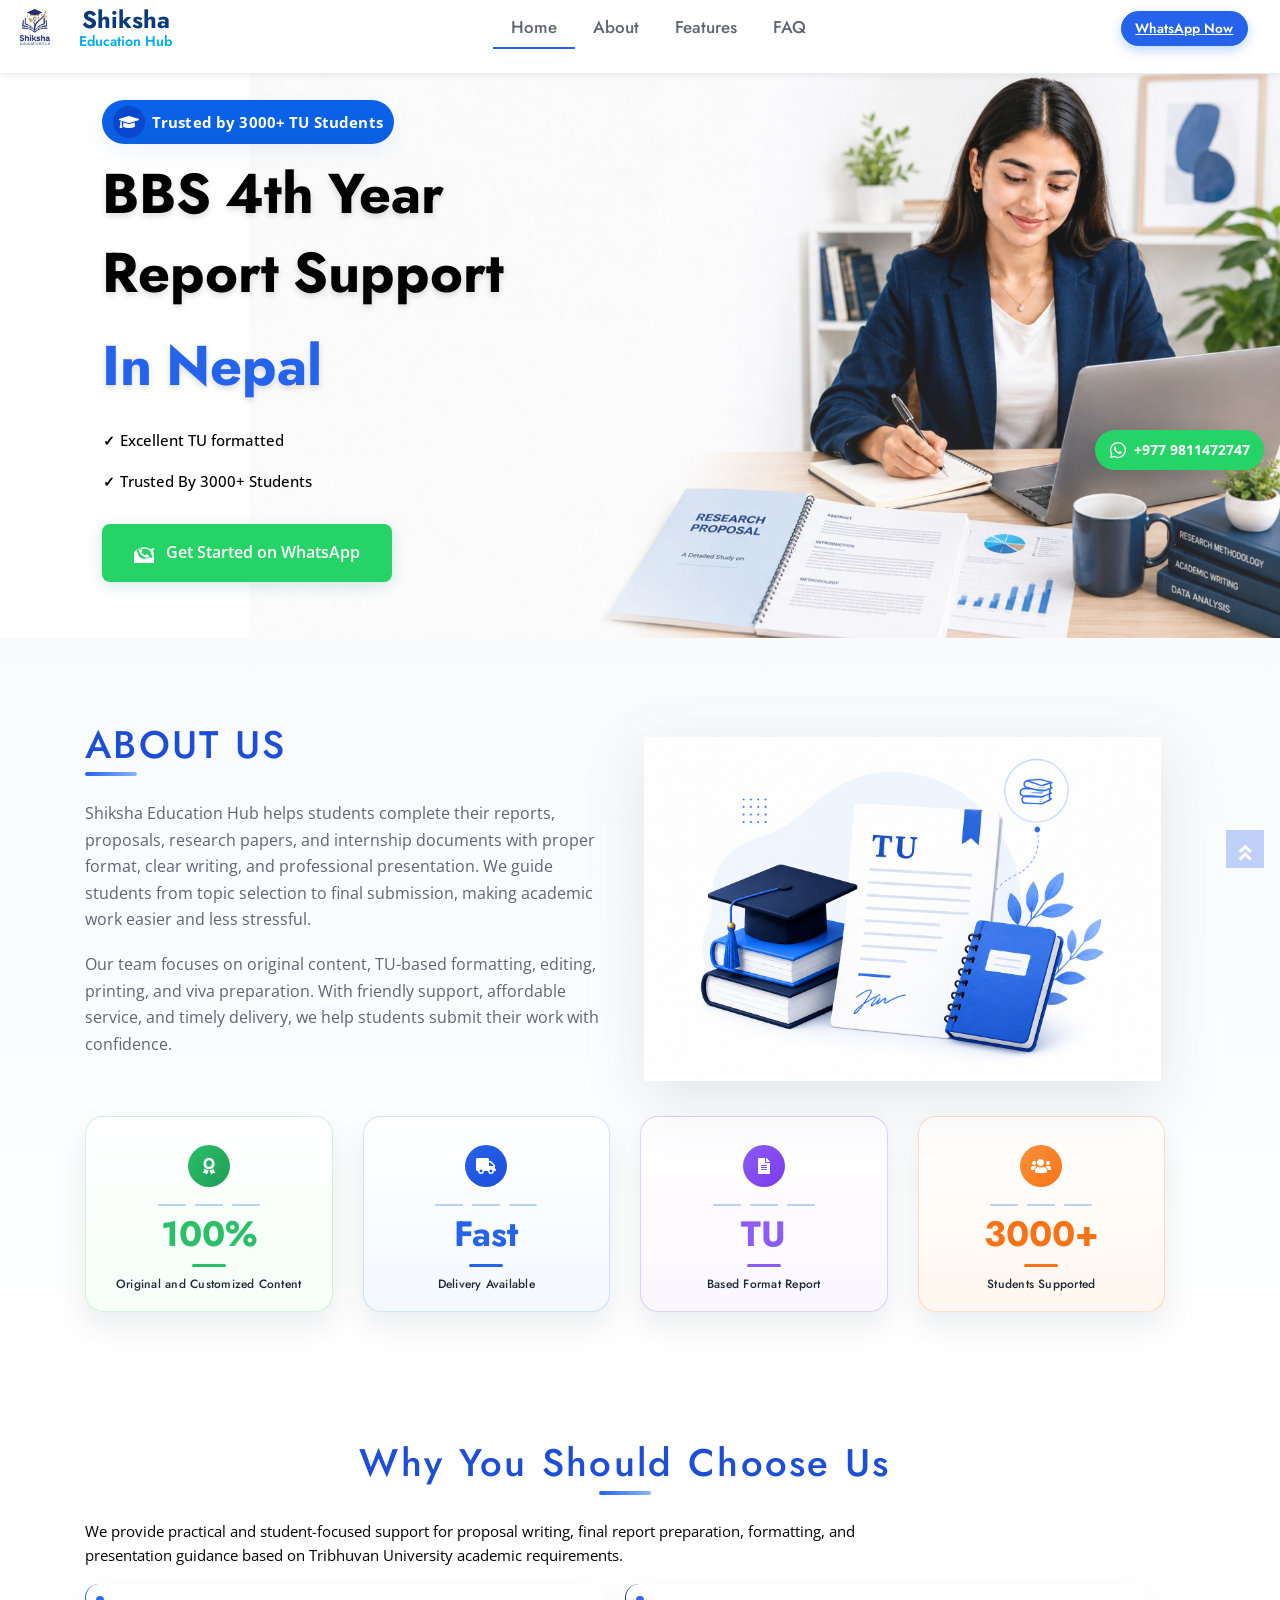
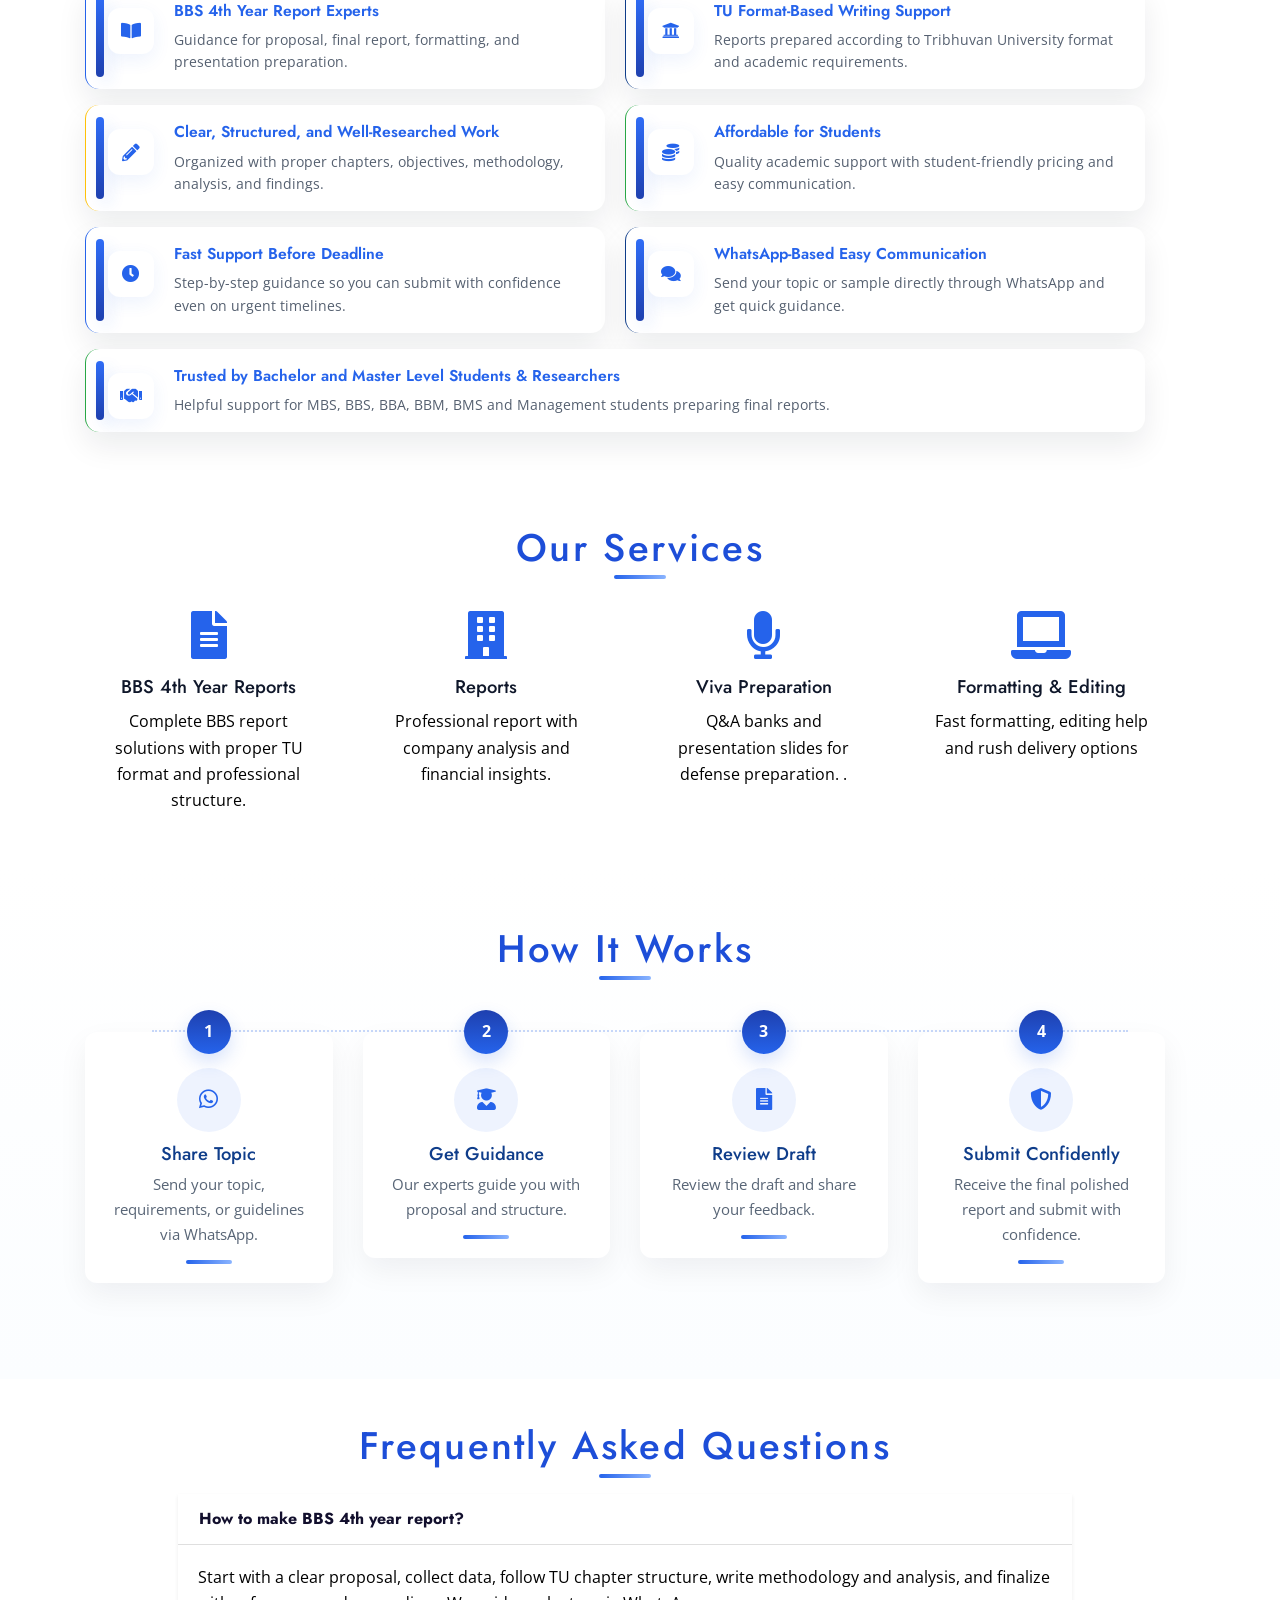
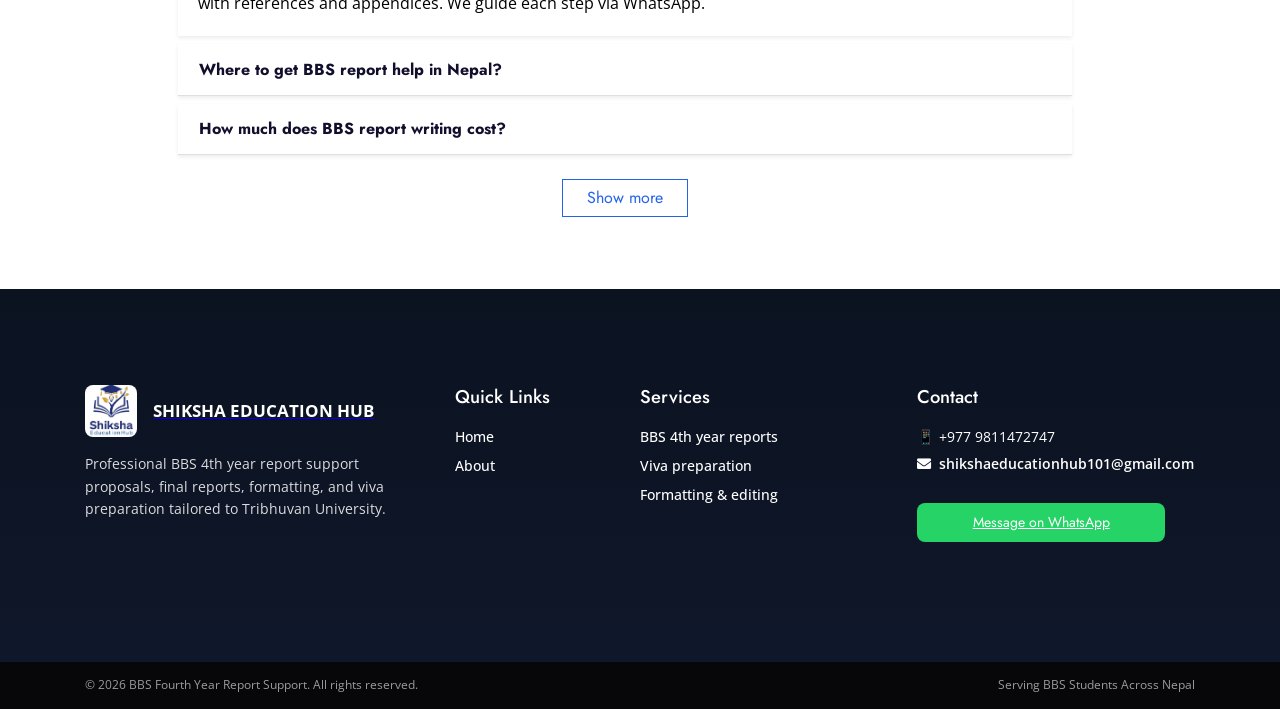
==== commit 28e57782: "Done all" ====
--- a/index.html
+++ b/index.html
@@ -57,7 +57,7 @@
             <a href="index.html" class="navbar-brand d-flex align-items-center">
                 <img src="img/logo.jpeg" alt="Shiksha Education Hub" class="logo-img" style="height: 48px; width: auto;"> 
                 <span class="ml-3 d-none d-sm-inline-block navbar-brand-text font-weight-bold">
-                    <span class="brand-line brand-shiksha">Shiksha</span>
+                    <span class="brand-line brand-shiksha">Shiksha</span> <BR>
                     <span class="brand-line brand-hub">Education Hub</span>
                 </span>
             </a>
--- a/css/style.css
+++ b/css/style.css
@@ -187,12 +187,14 @@
 }
 
 a.navbar-brand .logo-img {
-  height: 48px;
+  height: 56px;
   width: auto;
+  margin-right: 10px;
 }
 
 a.navbar-brand span {
-  font-size: 0.95rem;
+  font-size: inherit;
+  display: inline-block;
 }
 
 .hero-wrapper {
@@ -1269,46 +1271,7 @@
   nav.navbar.navbar-modern {
     padding: 0.25rem 0;
   }
-
-  a.navbar-brand .logo-img {
-    height: 38px;
-  }
-
-  .hero-section {
-    padding: calc(var(--nav-height) + 0.5rem) 0 0 !important;
-    min-height: auto;
-    height: auto !important;
-    display: block !important;
-  }
-
-  .hero-content {
-    padding: 0.2rem !important;
-    margin: 0 !important;
-    margin-top: 0.25rem !important;
-    max-width: 70%;
-    color: #000000 !important;
-    position: relative !important;
-    z-index: 10 !important;
-  }
-
-  .hero-wrapper {
-    display: block !important;
-    width: 100% !important;
-    height: auto !important;
-    padding: 0 !important;
-    margin: 0 !important;
-  }
-  
-
-  section.hero-section .hero-white-card {
-    padding: 0 !important;
-    margin-left: 0 !important;
-    margin-bottom: 0 !important;
-    margin-top: 0 !important;
-    max-width: 100%;
-    box-shadow: none;
-  }
-
+  /* small-screen tweaks kept minimal here; brand styles are global to avoid duplication */
   section.hero-section .hero-title {
     margin-bottom: 0 !important;
     margin-top: 0 !important;
@@ -5011,20 +4974,32 @@
 }
 
 .navbar-brand {
-  display: inline-block;
+  text-align:center;
   padding-top: 0;
   padding-bottom: 0;
-  margin-right: 0.25rem;
+  margin-right: 0.4rem;
   line-height: inherit;
   white-space: nowrap;
 }
 
-.navbar-brand > span {
-  font-size: 1.02rem !important;
-  text-align:center;
-  color:blue;
-}
-
+.navbar-brand .logo-img {
+  height: 56px;
+  width: auto;
+  margin-right: 20px;
+}
+
+/* Brand wrapper (next to logo) - global */
+.navbar-brand > .navbar-brand-text {
+  display: inline-flex;
+  flex-direction: column;
+  align-items: flex-start;
+  justify-content: center;
+  margin-left: 15px;
+  line-height: 1;
+  font-family: 'Jost', 'Open Sans', sans-serif;
+}
+
+/* Remove underline on brand and make sure hover doesn't underline */
 .navbar-brand,
 .navbar-brand:hover,
 .navbar-brand:focus,
@@ -5032,30 +5007,20 @@
   text-decoration: none !important;
 }
 
-.navbar-brand-text {
-  display: inline-flex;
-  flex-direction: column;
-  line-height: 0.95;
-  letter-spacing: 0.04em;
-  font-size: 0.5rem !important;
-}
-
-.navbar-brand-text .brand-line {
-  display: block;
-}
-
+/* Individual brand lines: primary (Shiksha) and secondary (Education Hub) */
 .navbar-brand-text .brand-shiksha {
-  color: #0f3d8a;
-  font-size: 1.08em !important;
+  color: #0b3a7a; /* deep blue for main word */
+  font-size: 1.50rem !important;
+  font-weight: 700 !important;
+  line-height: 1;
 }
 
 .navbar-brand-text .brand-hub {
-  color: #38bdf8;
-  font-size: 0.96em !important;
-}
-
-.navbar-brand:hover, .navbar-brand:focus {
-  text-decoration: none;
+  color: #00aef0; /* sky blue */
+  font-size: 0.88rem !important;
+  font-weight: 600 !important;
+  margin-top: 2px;
+  line-height: 1;
 }
 
 .navbar-nav {
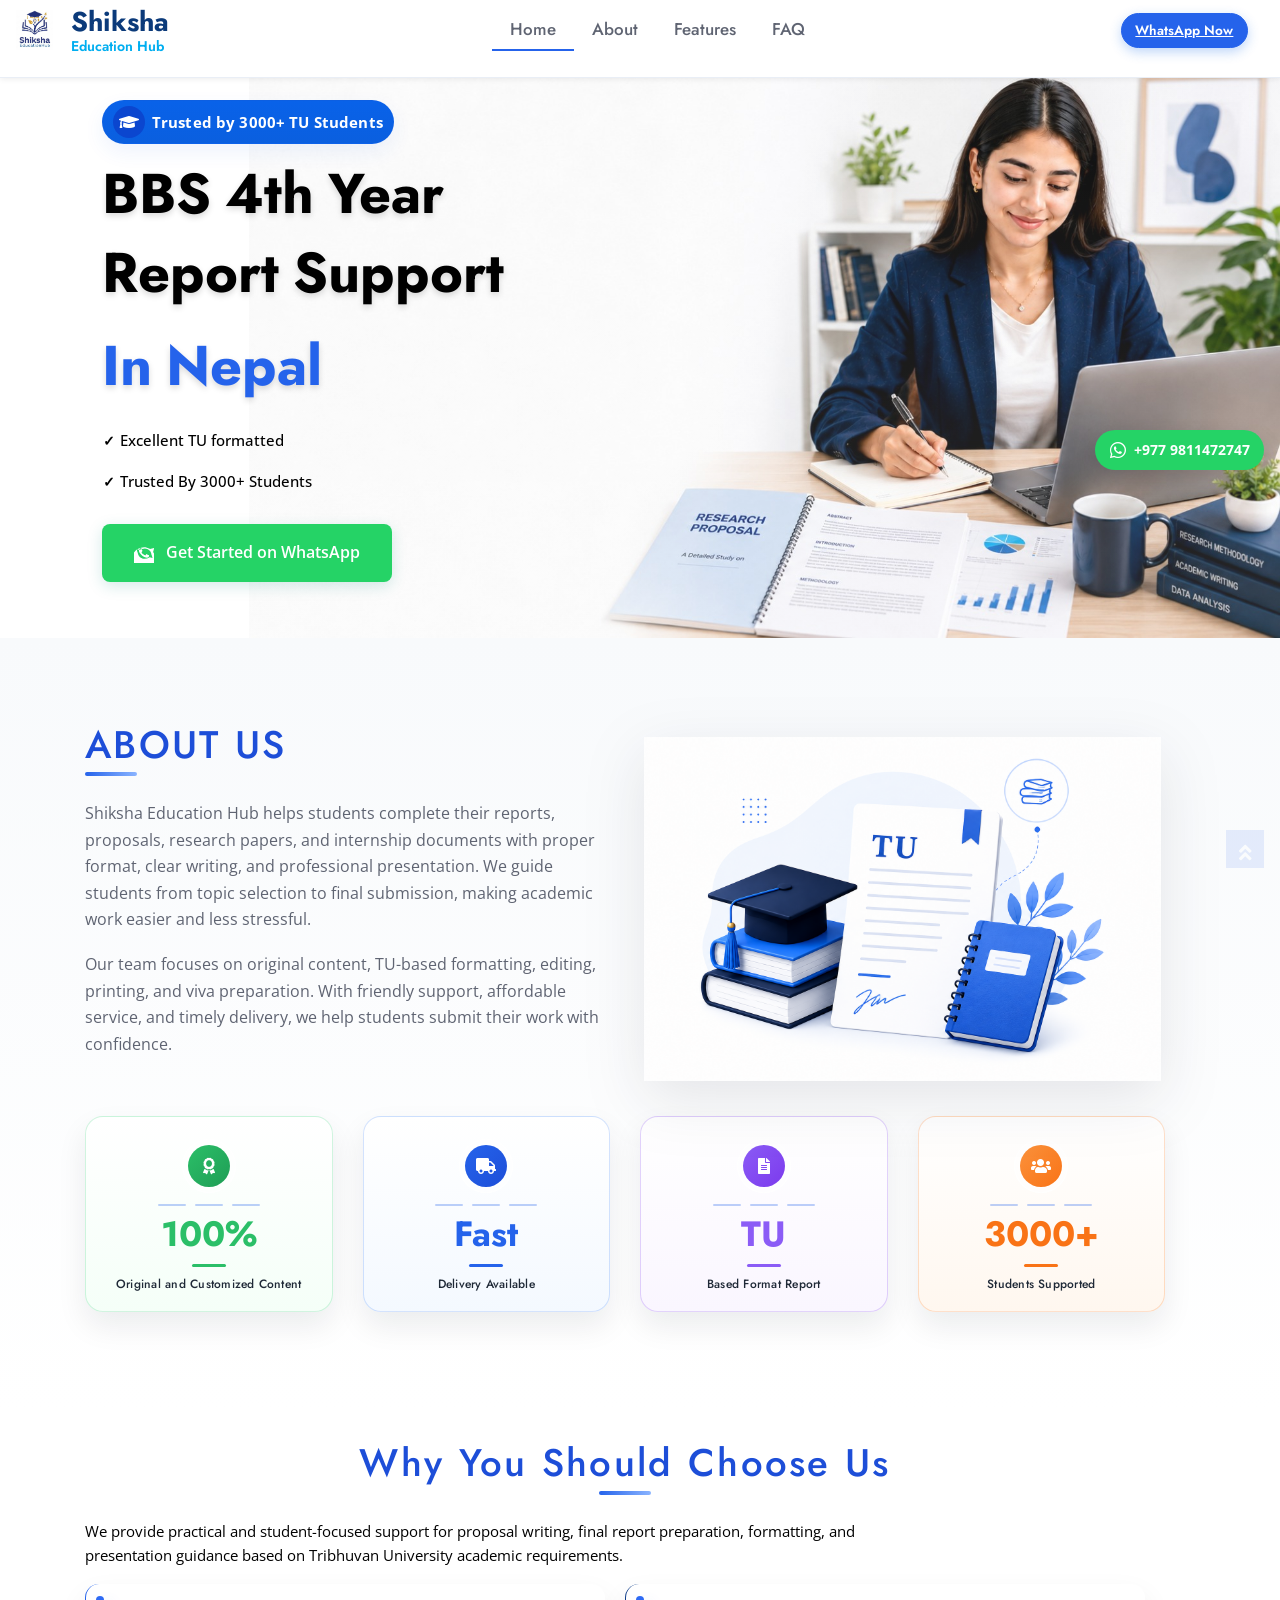
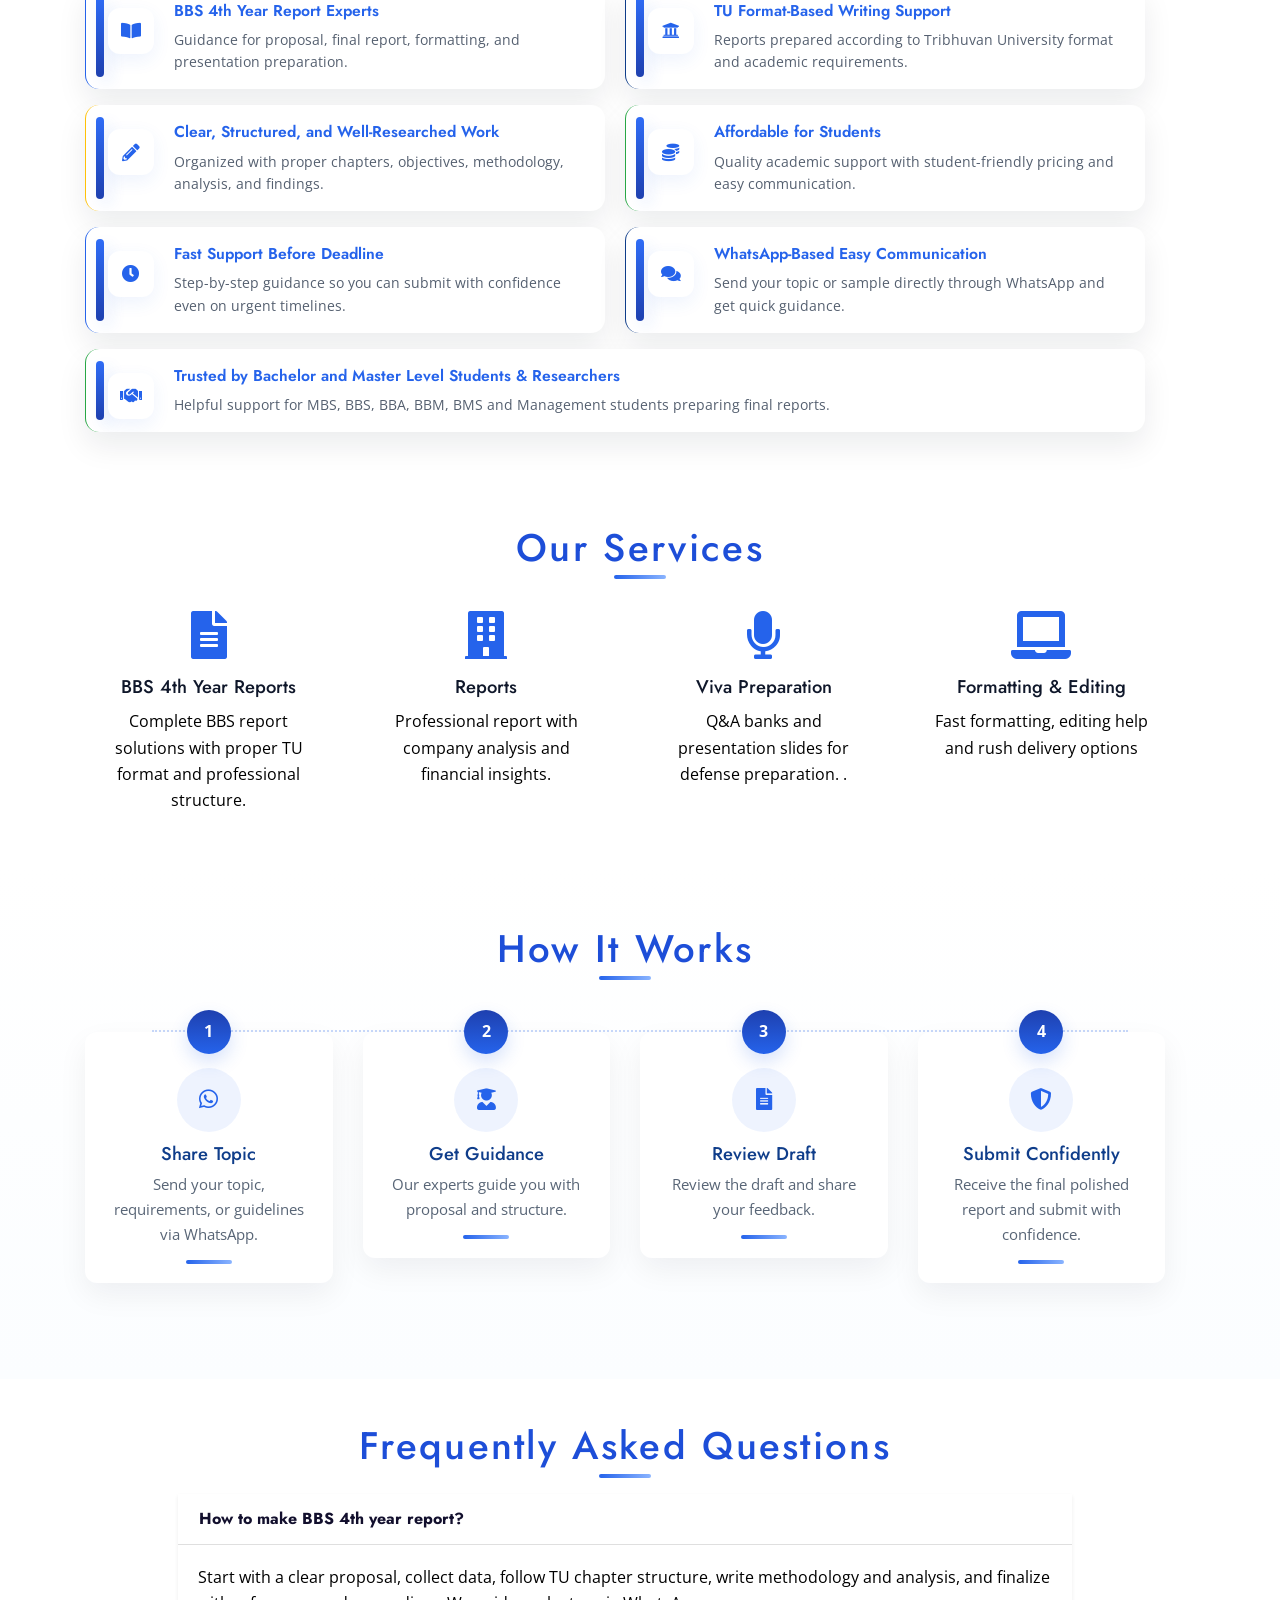
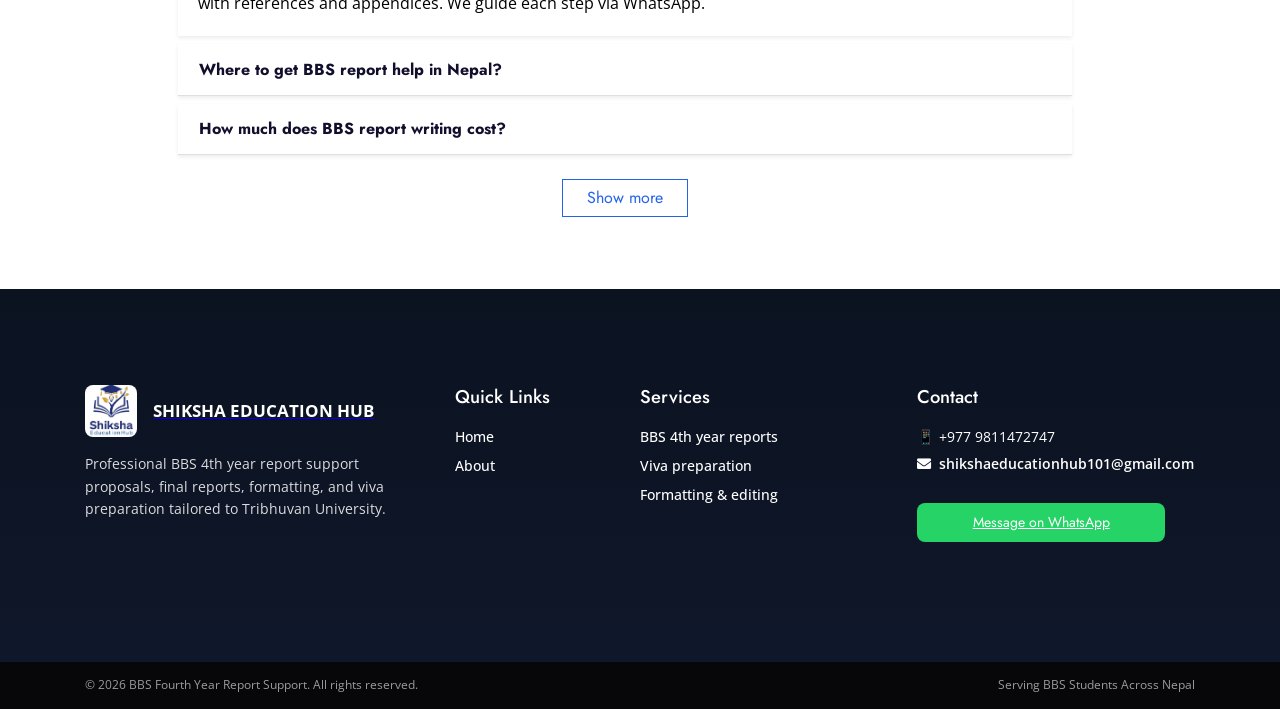
==== commit c56aec85: "Done all" ====
--- a/index.html
+++ b/index.html
@@ -56,7 +56,7 @@
         <div class="container-fluid px-0">
             <a href="index.html" class="navbar-brand d-flex align-items-center">
                 <img src="img/logo.jpeg" alt="Shiksha Education Hub" class="logo-img" style="height: 48px; width: auto;"> 
-                <span class="ml-3 d-none d-sm-inline-block navbar-brand-text font-weight-bold">
+                <span class="ml-2 navbar-brand-text font-weight-bold">
                     <span class="brand-line brand-shiksha">Shiksha</span> <BR>
                     <span class="brand-line brand-hub">Education Hub</span>
                 </span>
--- a/css/style.css
+++ b/css/style.css
@@ -470,14 +470,19 @@
 /* Mobile Responsive */
 @media (max-width: 768px) {
   .hero-section {
-    min-height: 0 !important;
+    min-height: 100px !important;
     height: auto !important;
-    /* remove all spacing to eliminate blank area on mobile */
-    padding: calc(var(--nav-height) + 0.5rem) 0 0 !important;
+    /* keep enough space so the hero background/content can render on mobile */
+    padding: calc(var(--nav-height) + 0.5rem) 0 1rem !important;
     display: flex !important;
     flex-direction: column !important;
     align-items: stretch !important;
     justify-content: flex-start !important;
+      overflow: hidden;
+       position: relative;
+         padding-bottom: 0 !important;
+
+    
   }
 
   /* Show scaled hero background on small screens and add overlay for readability */
@@ -485,13 +490,22 @@
     display: block;
     /* fill the hero area so the subject is visible and acts as a backdrop */
     background-size: cover !important;
-    background-position: 78% center !important;
+    background-position: 82% center !important;
     background-repeat: no-repeat !important;
     background-attachment: scroll !important;
     /* increase mobile area so content and CTA fit without clipping */
-    min-height: 616px; /* 10% more vertical room on mobile */
-    height: auto;
-    top: calc(var(--nav-height) + 0px);
+    /* 10% more vertical room on mobile */
+    width: 100%;
+    height: 41vh !important;
+   
+    padding-bottom: 0 !important;
+     position: absolute;
+  top: 15;
+  left: 0;
+  right: 0;
+  bottom: 0;
+    
+    
   }
 
   .hero-overlay {
@@ -507,7 +521,7 @@
 
   .hero-content {
     /* position overlay content over the hero image (mobile only) and move it up */
-    position: absolute !important;
+    position: relative !important;
     top: 16px !important;
     left: 14px !important;
     right: 14px !important;
@@ -518,7 +532,8 @@
     color: #ffffff !important;
     z-index: 12 !important;
     margin-top: 0 !important;
-    overflow: visible !important;
+    overflow: hidden !important;
+    min-height: 520px;
     padding-bottom: 8.8rem !important; /* extra space so CTA/pills never overlap */
   
      
@@ -612,7 +627,8 @@
 @media (max-width: 480px) {
   .hero-background {
     background-position: 84% center !important;
-    min-height: 572px; /* 10% more vertical room for small phones */
+    min-height: 252px; /* 10% more vertical room for small phones */
+    width: 100%;
   }
 
   .hero-content {
@@ -621,10 +637,15 @@
     right: 12px !important;
     bottom: 13px !important;
     max-width: calc(100% - 24px) !important;
-    padding-bottom: 7.7rem !important;
-     transform: translateX(10px);
-
-  }
+    padding-bottom: 0.5rem !important;
+     transform: none;
+
+  }
+
+  /* Remove empty gap under hero image on very small screens */
+  section.hero-section { padding-bottom: 0 !important; }
+  .hero-background img { display: block; max-width: 100%; height: auto; margin-bottom: 0; }
+  
 
   .hero-trust-badge {
     margin-top: 56px;
@@ -1321,6 +1342,7 @@
     border-radius: 0;
     display: block;
     width: 100%;
+   
   }
 }
 
@@ -4995,7 +5017,7 @@
   align-items: flex-start;
   justify-content: center;
   margin-left: 15px;
-  line-height: 1;
+  line-height: 0.1;
   font-family: 'Jost', 'Open Sans', sans-serif;
 }
 
@@ -5010,7 +5032,7 @@
 /* Individual brand lines: primary (Shiksha) and secondary (Education Hub) */
 .navbar-brand-text .brand-shiksha {
   color: #0b3a7a; /* deep blue for main word */
-  font-size: 1.50rem !important;
+  font-size: 1.70rem !important;
   font-weight: 700 !important;
   line-height: 1;
 }
@@ -5023,6 +5045,26 @@
   line-height: 1;
 }
 
+@media (max-width: 768px) {
+  .navbar-brand .logo-img {
+    height: 42px;
+    margin-right: 10px;
+  }
+
+  .navbar-brand > .navbar-brand-text {
+    margin-left: 8px;
+  }
+
+  .navbar-brand-text .brand-shiksha {
+    font-size: 1.18rem !important;
+  }
+
+  .navbar-brand-text .brand-hub {
+    font-size: 0.66rem !important;
+    margin-top: 1px;
+  }
+}
+
 .navbar-nav {
   display: flex;
   flex-direction: column;
@@ -5036,6 +5078,7 @@
   font-size: 0.9rem;
   text-decoration: none;
 }
+
 
 .navbar-nav .nav-link:hover,
 .navbar-nav .nav-link:focus {
@@ -13544,6 +13587,39 @@
     display: none !important;
   }
 }
+
+/* Exact-device override: show brand text on iPhone-size 375x667 portrait only */
+@media only screen and (width: 375px) and (height: 667px) and (orientation: portrait) {
+  .navbar-brand span {
+    display: inline-flex !important;
+    flex-direction: column !important;
+    align-items: flex-start !important;
+    justify-content: center !important;
+    margin-left: 6px !important;
+  }
+
+  .navbar-brand .logo-img {
+    height: 40px !important;
+    margin-right: 6px !important;
+  }
+
+  .navbar-brand-text .brand-shiksha {
+    font-size: 1.05rem !important;
+    font-weight: 700 !important;
+    line-height: 1 !important;
+    color: #0b3a7a !important;
+  }
+
+  .navbar-brand-text .brand-hub {
+    font-size: 0.68rem !important;
+    font-weight: 600 !important;
+    color: #00aef0 !important;
+    margin-top: 1px !important;
+  }
+
+  /* tighten spacing so it fits beside hamburger */
+  nav.navbar { padding-left: 8px !important; padding-right: 8px !important; }
+}
  
 /* ================================================================
    TABLET — 576px to 767px
@@ -13922,7 +13998,7 @@
     width: 38px;
     height: 20px;
     font-size: 0.95rem;
-    margin-top:-20px;
+  
     
   }
 
@@ -13939,6 +14015,37 @@
   .choose-card-title-lg {
     font-size: 1rem;
     line-height: 1.4;
+  }
+
+  .choose-card {
+    display: grid;
+    grid-template-columns: auto 1fr;
+    grid-template-rows: auto auto;
+    column-gap: 0.55rem;
+    row-gap: 0.35rem;
+    align-items: center;
+  }
+
+  .choose-card-media {
+    position: static;
+    left: auto;
+    top: auto;
+    grid-column: 1;
+    grid-row: 1;
+    align-self: center;
+    margin-top: 0;
+  }
+
+  .choose-card h4 {
+    grid-column: 2;
+    grid-row: 1;
+    margin: 0 !important;
+    line-height: 1.2;
+  }
+
+  .choose-card p {
+    grid-column: 1 / -1;
+    grid-row: 2;
   }
 
   .choose-card p,
@@ -13964,7 +14071,7 @@
   }
 
   .choose-card img{
-    width: 35%;   /* image smaller */
+    width: 50%;   /* image smaller */
     right: 0;
     position: absolute;
   }
@@ -13977,7 +14084,7 @@
 /* iPad/tablet hero fallback: prevent collapsed hero caused by absolute children */
   @media (min-width: 768px) and (max-width: 1024px) {
     .hero-section {
-      min-height:auto !important;
+      min-height:600px !important;
       padding: calc(var(--nav-height) + 0.8rem) 0 1rem !important;
       align-items: flex-start !important;
       justify-content: flex-start !important;
@@ -13995,6 +14102,7 @@
       bottom: 0 !important;
       background-size: cover !important;
       background-position: 72% center !important;
+      
     }
 
     .hero-overlay {
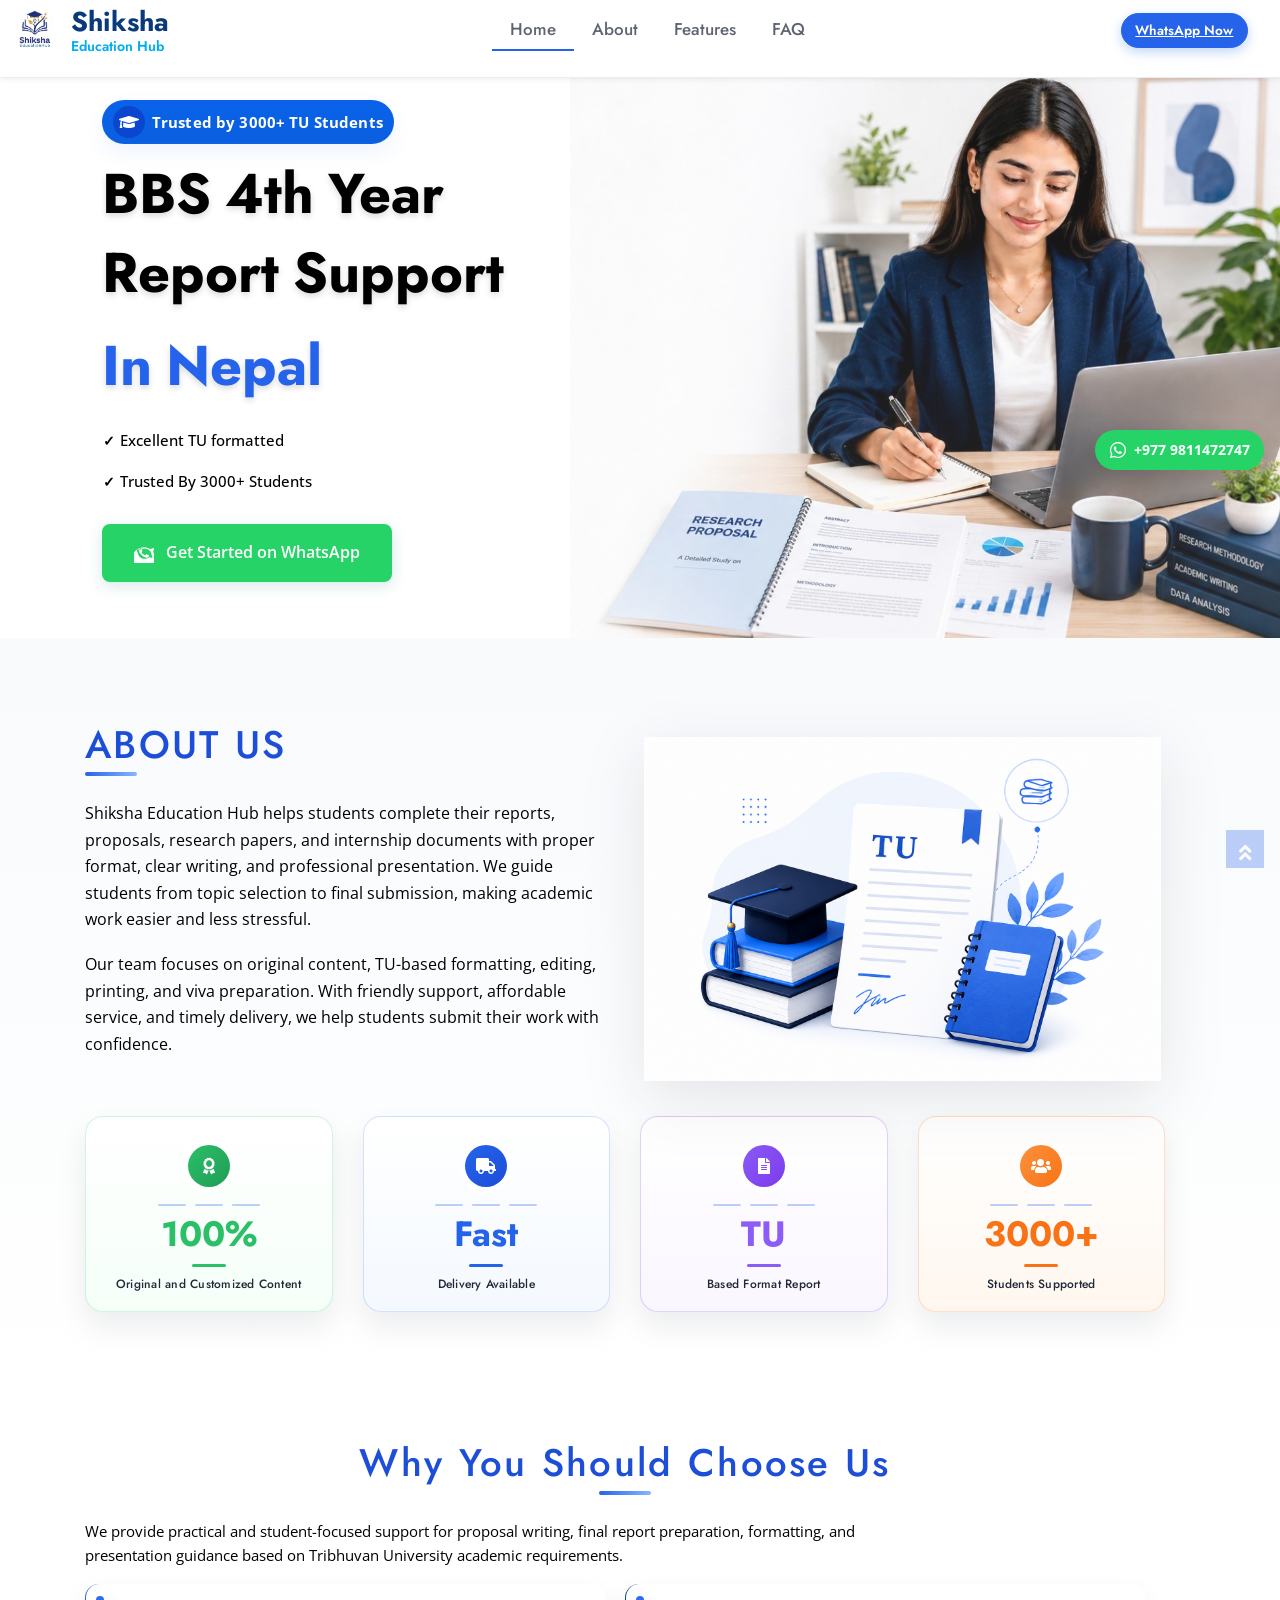
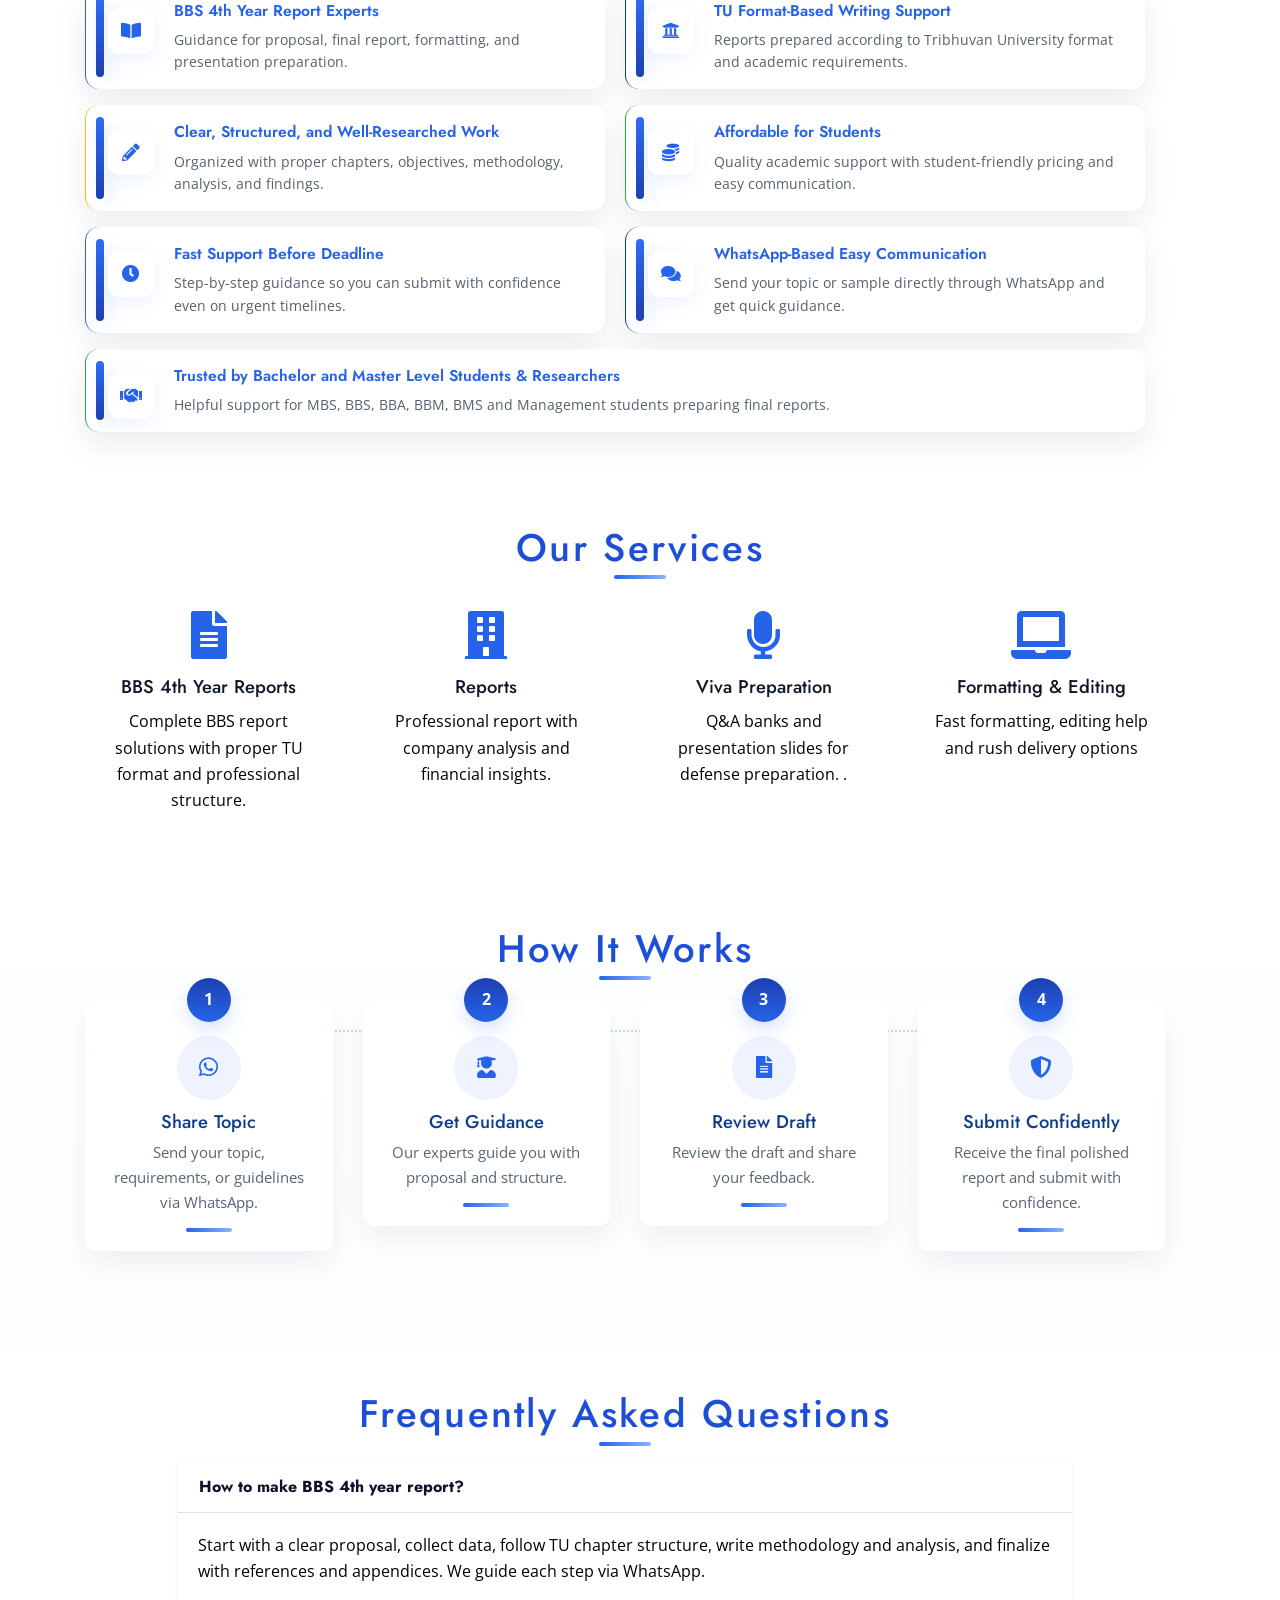
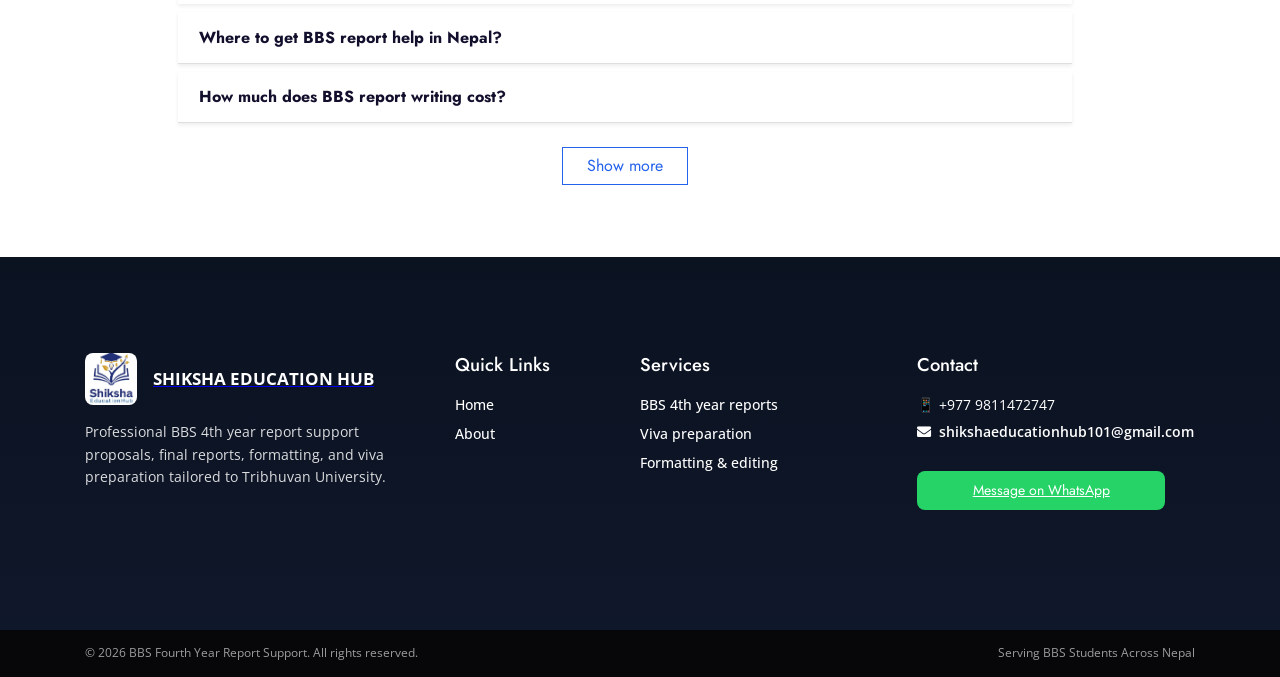
==== commit 5a7bc262: "Done all" ====
--- a/index.html
+++ b/index.html
@@ -3,13 +3,13 @@
 <head>
     <meta charset="utf-8">
     <title>BBS 4th Year Report Support In Nepal | Shiksha Education Hub</title>
-        <link rel="icon" type="image/jpeg" sizes="32x32" href="img/logo.jpeg">
+        <link rel="icon" type="image/png" sizes="32x32" href="img/shiksha.png">
     <meta content="width=device-width, initial-scale=1.0" name="viewport">
     <meta content="BBS fourth year report Support in Nepal, BBS report help Nepal, TU BBS report support" name="keywords">
     <meta content="Shiksha Education Hub: TU-format BBS 4th year reports, internship reports, formatting, editing and viva prep. Fast, affordable WhatsApp support across Nepal." name="description">
 
     <!-- Favicon -->
-    <link href="img/favicon.jpeg" rel="icon">
+    <link href="img/favicon.png" rel="icon">
 
     <!-- Google Web Fonts -->
     <link rel="preconnect" href="https://fonts.gstatic.com">
@@ -579,10 +579,6 @@
         <!-- Footer End -->
 
 
-    <!-- Back to Top -->
-    <a href="#" class="btn btn-lg btn-primary rounded-0 btn-lg-square back-to-top"><i class="fa fa-angle-double-up"></i></a>
-
-
     <!-- JavaScript Libraries -->
     <script src="https://code.jquery.com/jquery-3.4.1.min.js"></script>
     <script src="https://stackpath.bootstrapcdn.com/bootstrap/4.4.1/js/bootstrap.bundle.min.js"></script>
--- a/css/style.css
+++ b/css/style.css
@@ -131,9 +131,9 @@
 
 
 
-@media (min-width: 1440px) {
+@media (min-width: 2700px) {
   .hero-section {
-    min-height: 0;
+    min-height: auto;
     align-items: flex-start;
     justify-content: flex-start;
     padding: calc(var(--nav-height) + 0.15rem) 0 0.4rem;
@@ -145,14 +145,40 @@
 
   .hero-background {
     background-size: clamp(1200px, 64vw, 1560px) auto !important;
-    background-position: 68% center !important;
-    top: calc(var(--nav-height) + 12px) !important;
+    background-position: 50% center !important;
+    top: calc(var(--nav-height) + 10px) !important;
   }
 
   .hero-content {
     max-width: 560px;
     margin-top: 0;
     
+  }
+}
+
+@media (min-width: 1600px) {
+  .navbar .container-fluid,
+  .hero-wrapper,
+  .about-modern-shell,
+  #features .container,
+  #services .container,
+  .how-it-works-section .container,
+  #faq .container,
+  .site-footer .container {
+    max-width: 1400px;
+    margin-left: auto;
+    margin-right: auto;
+  }
+
+  .hero-wrapper,
+  .about-modern-shell,
+  #features .container,
+  #services .container,
+  .how-it-works-section .container,
+  #faq .container,
+  .site-footer .container {
+    padding-left: 1rem;
+    padding-right: 1rem;
   }
 }
 
@@ -626,8 +652,8 @@
 
 @media (max-width: 480px) {
   .hero-background {
-    background-position: 84% center !important;
-    min-height: 252px; /* 10% more vertical room for small phones */
+    background-position: 80% center !important;
+    min-height: 300px; /* 10% more vertical room for small phones */
     width: 100%;
   }
 
@@ -12452,7 +12478,7 @@
 @media (max-width: 576px) {
   .about-modern-card {
     min-height: 160px;
-    padding: 1.1rem 1rem;
+    padding:0.8rem 0.8rem;
   }
 
   .about-modern-visual {
@@ -12475,7 +12501,7 @@
 #about p {
   font-size: 1rem;
   line-height: 1.65;
-  color: #5f6472;
+  color: black;
   margin-bottom: 1.2rem;
 }
 
@@ -13409,7 +13435,7 @@
  
   .container,
   .container-fluid {
-    padding-left: 14px !important;
+    padding-left: 27px !important;
     padding-right: 14px !important;
   }
  
@@ -13827,7 +13853,7 @@
 }
 .how-steps-wrapper {
   position: relative;
-  padding-top: 2.25rem;
+  padding-top: 0.25rem;
   padding-bottom: 1rem;
 }
 .how-connector {
@@ -13905,8 +13931,8 @@
 
 @media (max-width: 575.98px) {
   .how-connector { display: none; }
-  .how-step-card { padding-top: 1.6rem; min-height: 170px; }
-  .how-step-badge { top: -18px; }
+  .how-step-card { padding-top: 0rem; min-height: 170px; }
+  .how-step-badge { top: 37px; left:33px;}
 }
 
 .choose-card::before {
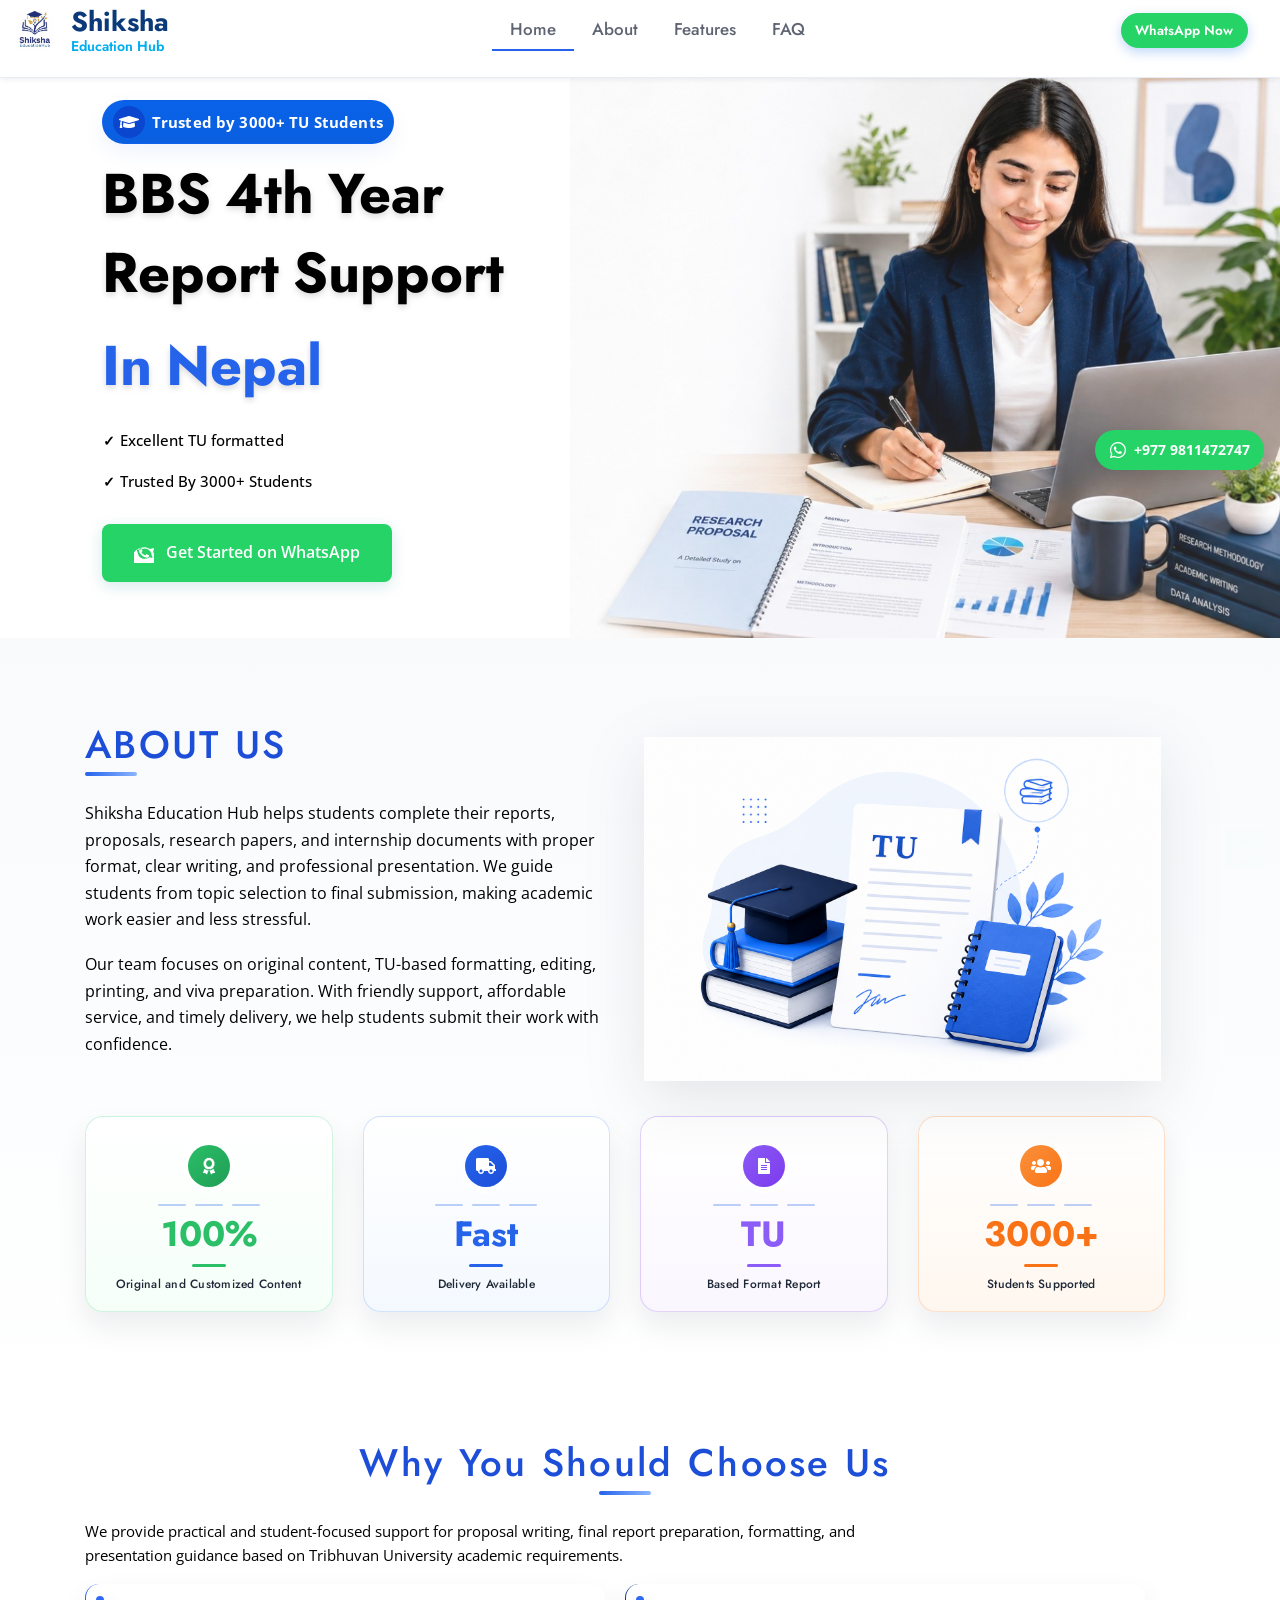
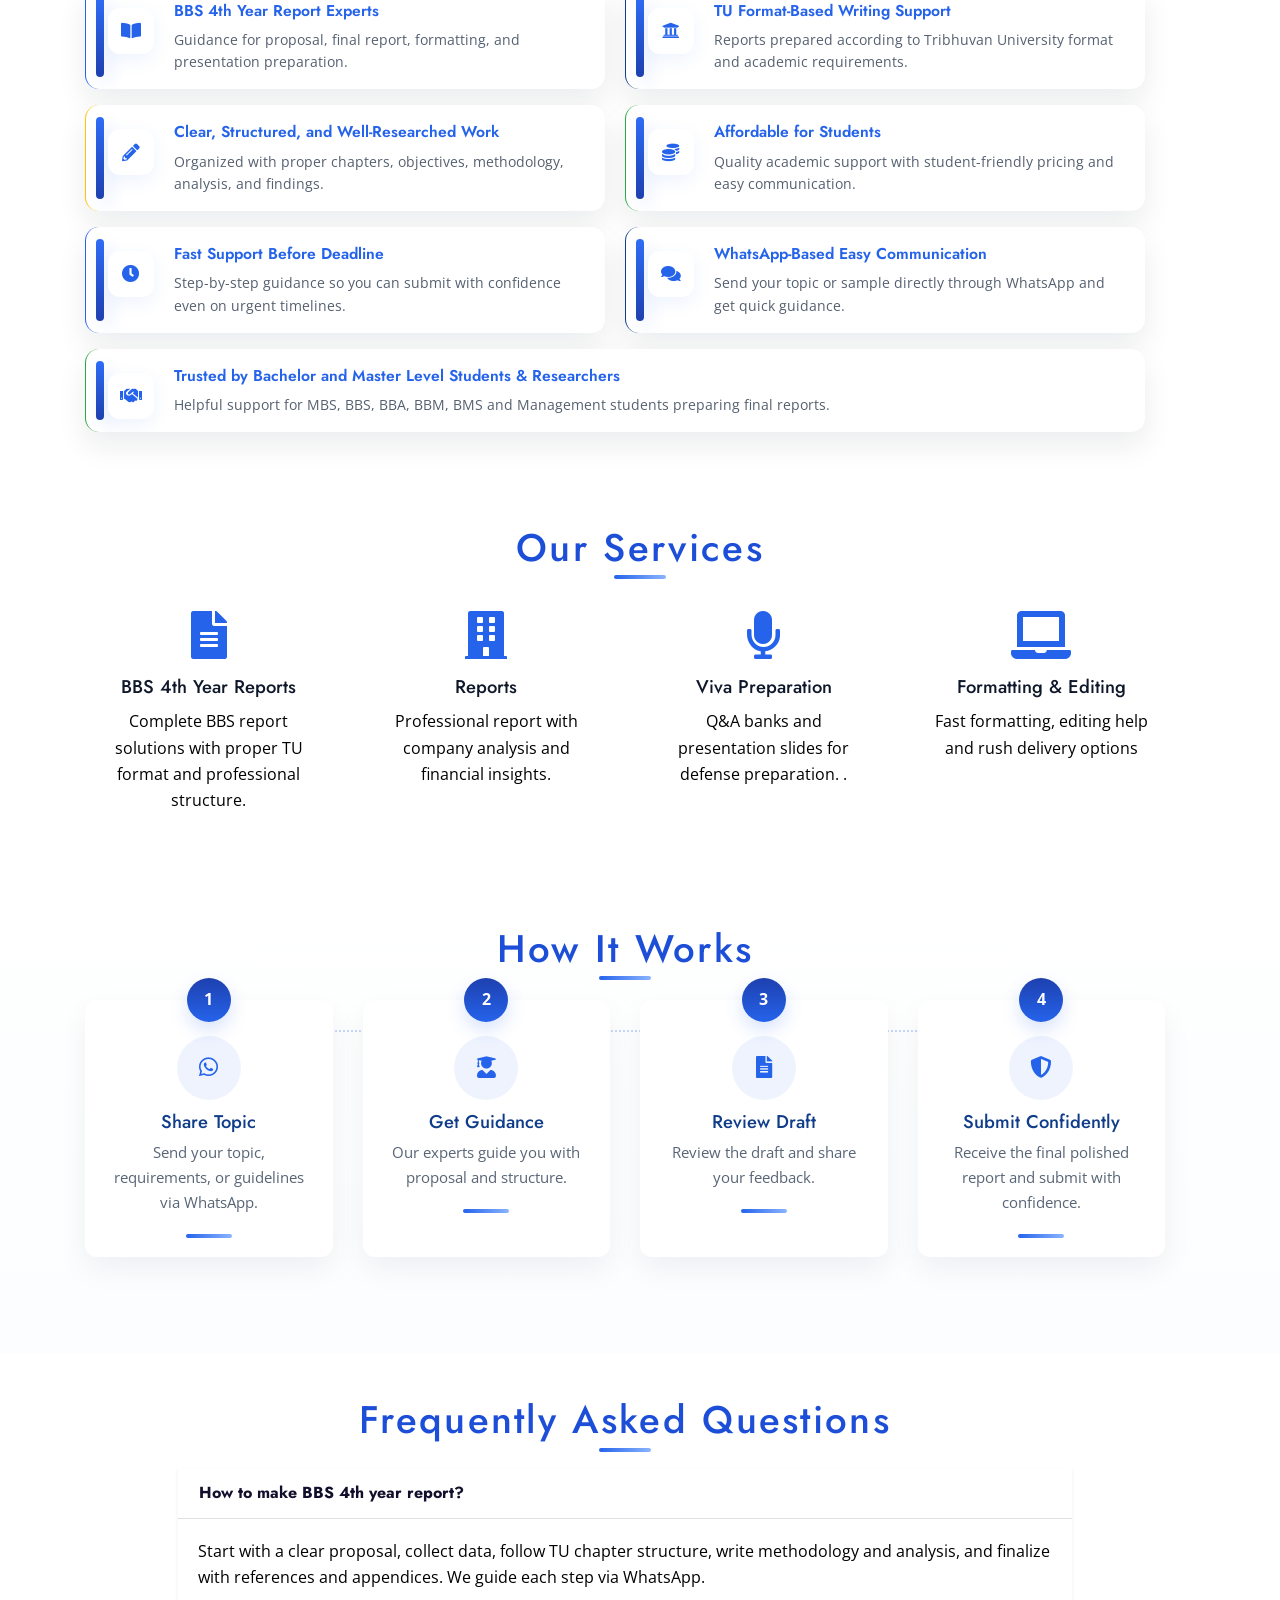
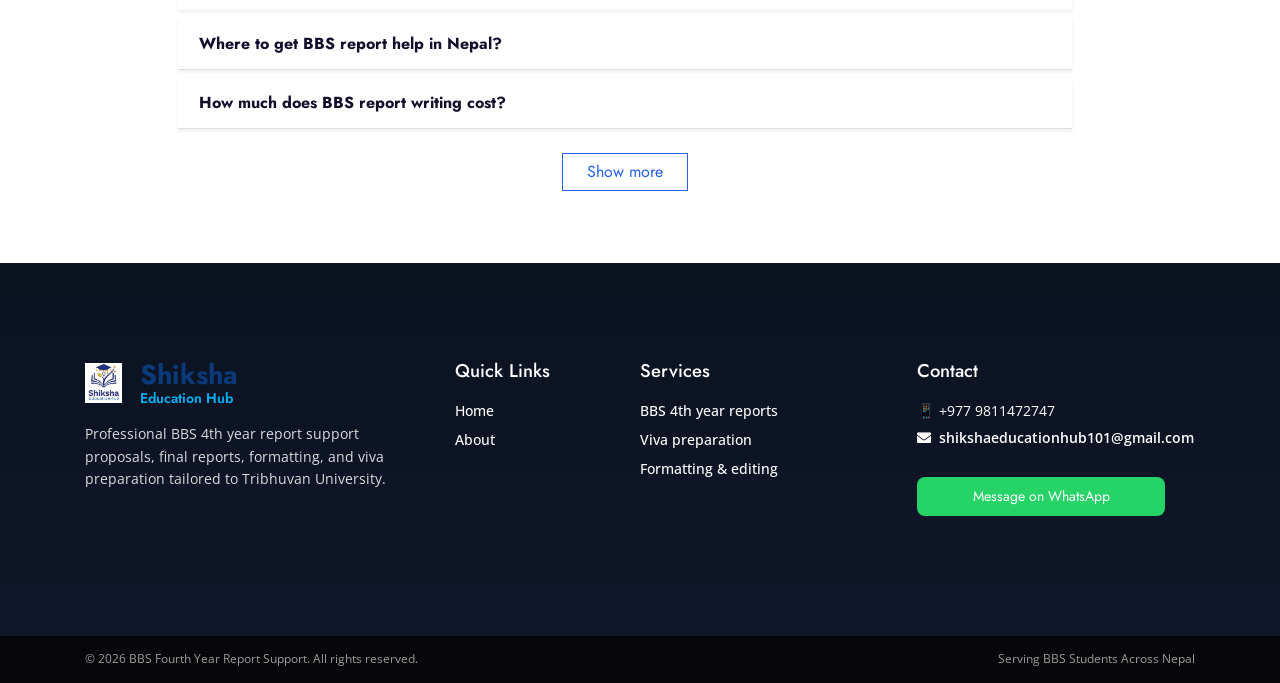
==== commit 2bd7bc40: "Done all" ====
--- a/index.html
+++ b/index.html
@@ -312,15 +312,7 @@
         </div>
     </div>
     <!-- Services End -->
-
-
-   
-
-
-    
-   
-
-
+     
     <!-- How It Works Start -->
     <section id="how" class="container-fluid how-it-works-section py-5">
         <div class="container">
@@ -532,9 +524,12 @@
                 <div class="container py-5">
                     <div class="row">
                         <div class="col-lg-4 col-md-6 mb-4">
-                            <a href="index.html" class="d-flex align-items-center footer-brand mb-3">
-                                <img src="img/logo.jpeg" alt="Shiksha Education Hub" class="footer-logo">
-                                <span class="ml-3 text-uppercase font-weight-bold">Shiksha Education Hub</span>
+                            <a href="index.html" class="navbar-brand d-flex align-items-center mb-3">
+                                <img src="img/logo.jpeg" alt="Shiksha Education Hub" class="logo-img" style="height: 48px; width: auto;">
+                                <span class="ml-2 navbar-brand-text font-weight-bold">
+                                    <span class="brand-line brand-shiksha">Shiksha</span><br>
+                                    <span class="brand-line brand-hub">Education Hub</span>
+                                </span>
                             </a>
                             <p class="mb-2">Professional BBS 4th year report support  proposals, final reports, formatting, and viva preparation tailored to Tribhuvan University.</p>
                             
--- a/css/style.css
+++ b/css/style.css
@@ -35,6 +35,8 @@
   --paper: #f8fbff;
   --border: #e9eef6;
   --nav-height: 56px;
+  --whatsapp-green: #25D366;
+  --whatsapp-green-dark: #128C7E;
 }
 
 *,
@@ -336,7 +338,7 @@
   right: 16px;
   top: 50%;
   transform: translateY(-50%);
-  background: #25D366; /* WhatsApp brand green */
+  background: var(--whatsapp-green); /* WhatsApp brand green */
   color: #ffffff;
   padding: 0.55rem 0.9rem;
   border-radius: 999px;
@@ -364,7 +366,7 @@
   transform: translateY(-50%) scale(1.05);
   text-decoration: none;
   color: #ffffff;
-  background: #128C7E; /* darker WhatsApp green on hover */
+  background: var(--whatsapp-green-dark); /* darker WhatsApp green on hover */
   box-shadow: 0 12px 28px rgba(15, 23, 42, 0.25);
 }
 
@@ -452,7 +454,7 @@
   display: inline-flex;
   align-items: center;
   gap: 0.75rem;
-  background: #25D366; /* WhatsApp green */
+  background: var(--whatsapp-green); /* WhatsApp green */
   color: white;
   padding: 1rem 2rem;
   border-radius: 0.5rem;
@@ -3278,15 +3280,18 @@
 
 .btn-primary {
   color: #fff;
-  background-color: #2563eb;
-  border-color: #2563eb;
+  background-color:#25D366;
+  border-color: #25D366
 }
 
 .btn-primary:hover {
-  color: #fff;
-  background-color: #1d4ed8;
-  border-color: #1d4ed8;
-}
+    transform: translateY(-50%) scale(1.05);
+  text-decoration: none;
+  color: #ffffff;
+  background: var(--whatsapp-green-dark); /* darker WhatsApp green on hover */
+  box-shadow: 0 12px 28px rgba(15, 23, 42, 0.25);
+}
+
 
 .btn-primary:focus, .btn-primary.focus {
   color: #fff;
@@ -11979,16 +11984,7 @@
 .site-footer .footer-top {
   background: linear-gradient(180deg, #0b1220 0%, #0f172a 100%);
 }
-.site-footer .footer-logo {
-  width: 64px;
-  height: 64px;
-  object-fit: cover;
-  border-radius: 8px;
-}
-.site-footer .footer-brand span {
-  font-size: 1.05rem;
-  color: var(--white);
-}
+
 .site-footer p {
   color: rgba(255,255,255,0.85);
 }
@@ -12019,23 +12015,22 @@
 }
 .site-footer .social-icons a:hover { transform: translateY(-3px); background: var(--accent); }
 .site-footer .whatsapp-btn {
-  background: #25D366;
+  background: var(--whatsapp-green);
   color: #fff;
   border: none;
   padding: 0.5rem 0.9rem;
   border-radius: 8px;
   display: inline-block;
   transition: background 0.18s ease;
-}
-.site-footer .whatsapp-btn:hover { background: #128C7E; }
+      text-decoration: none !important;
+}
+.site-footer .whatsapp-btn:hover { background: var(--whatsapp-green-dark); }
 .site-footer .whatsapp-link { color: #fff; text-decoration: none; }
 .site-footer .footer-bottom { background: #07070a; }
 .site-footer small { color: rgba(255,255,255,0.6); }
 
 @media (max-width: 767.98px) {
   .site-footer .footer-top { padding-bottom: 1.1rem; }
-  .site-footer .footer-brand { align-items: flex-start; }
-  .site-footer .footer-logo { width: 56px; height: 56px; }
   .site-footer .whatsapp-btn { width: 100%; text-align: center; }
 }
 
@@ -12514,6 +12509,7 @@
 .navbar .btn {
   padding: 0.3rem 0.75rem !important;
   font-size: 0.9rem;
+      text-decoration: none !important;
 }
 
 .container-fluid.py-5,
@@ -13869,6 +13865,11 @@
   position: relative;
   z-index: 2;
 }
+/* Make each column a flex container so cards can stretch to equal height */
+.how-steps .row > [class*="col-"] {
+  display: flex;
+  align-items: stretch;
+}
 .how-step-card {
   background: #ffffff;
   border-radius: 12px;
@@ -13876,7 +13877,11 @@
   text-align: center;
   box-shadow: 0 12px 30px rgba(15, 23, 42, 0.06);
   position: relative;
-  min-height: 210px;
+  min-height: auto !important;
+  display: flex;
+  flex-direction: column;
+  justify-content: flex-start;
+  height: 100%;
 }
 .how-step-badge {
   width: 44px;
